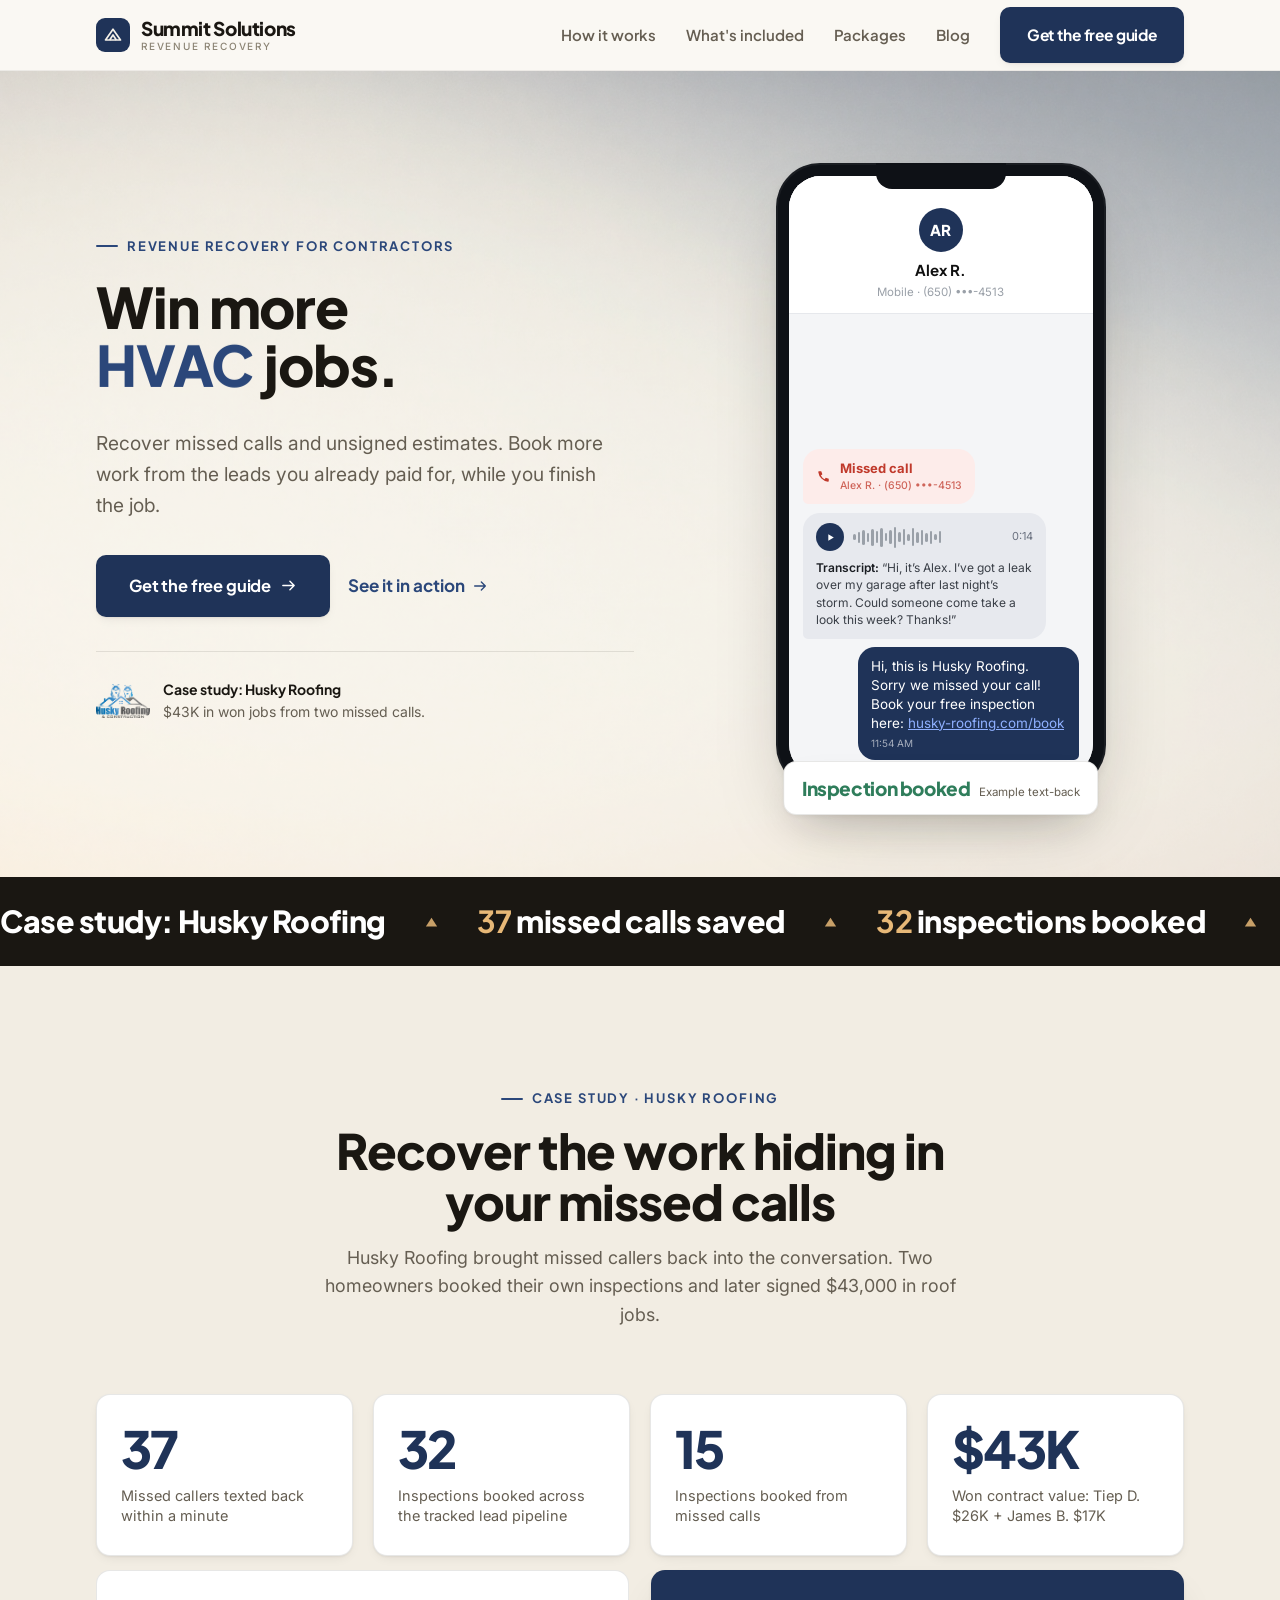
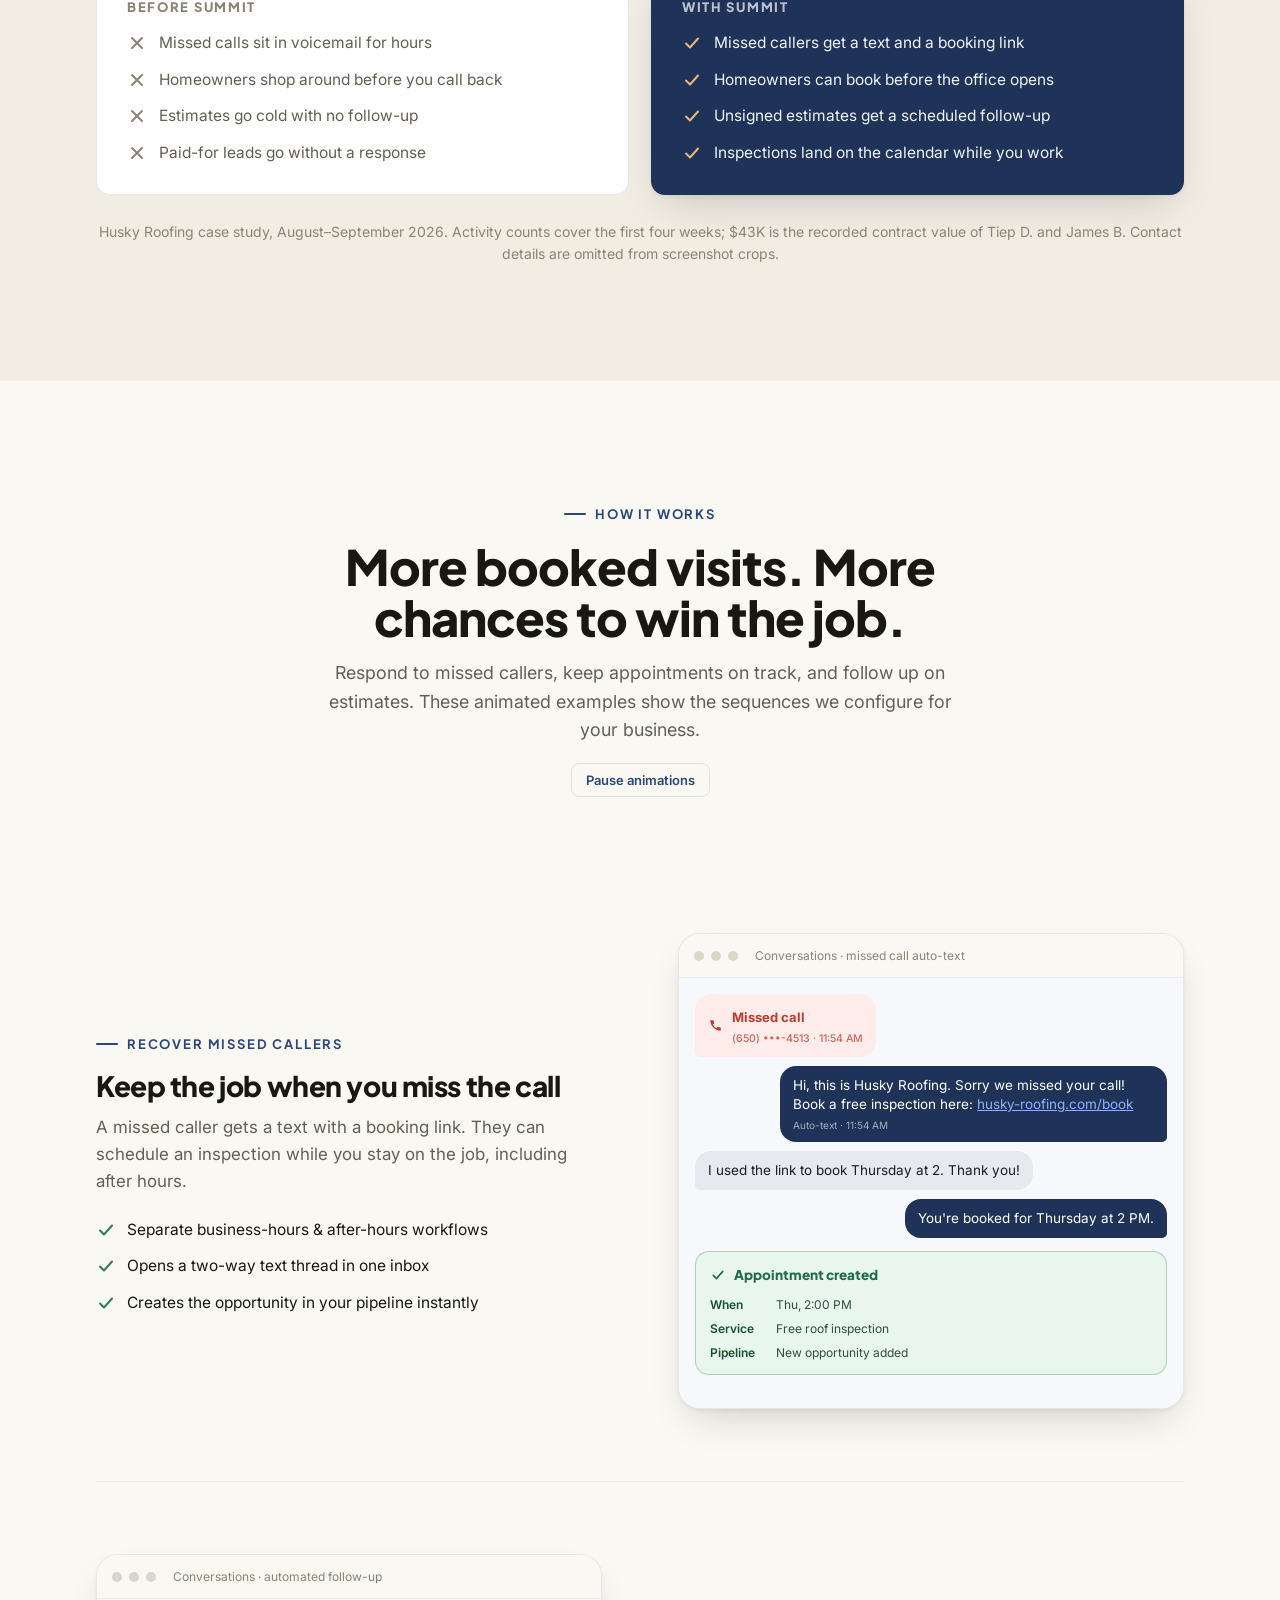
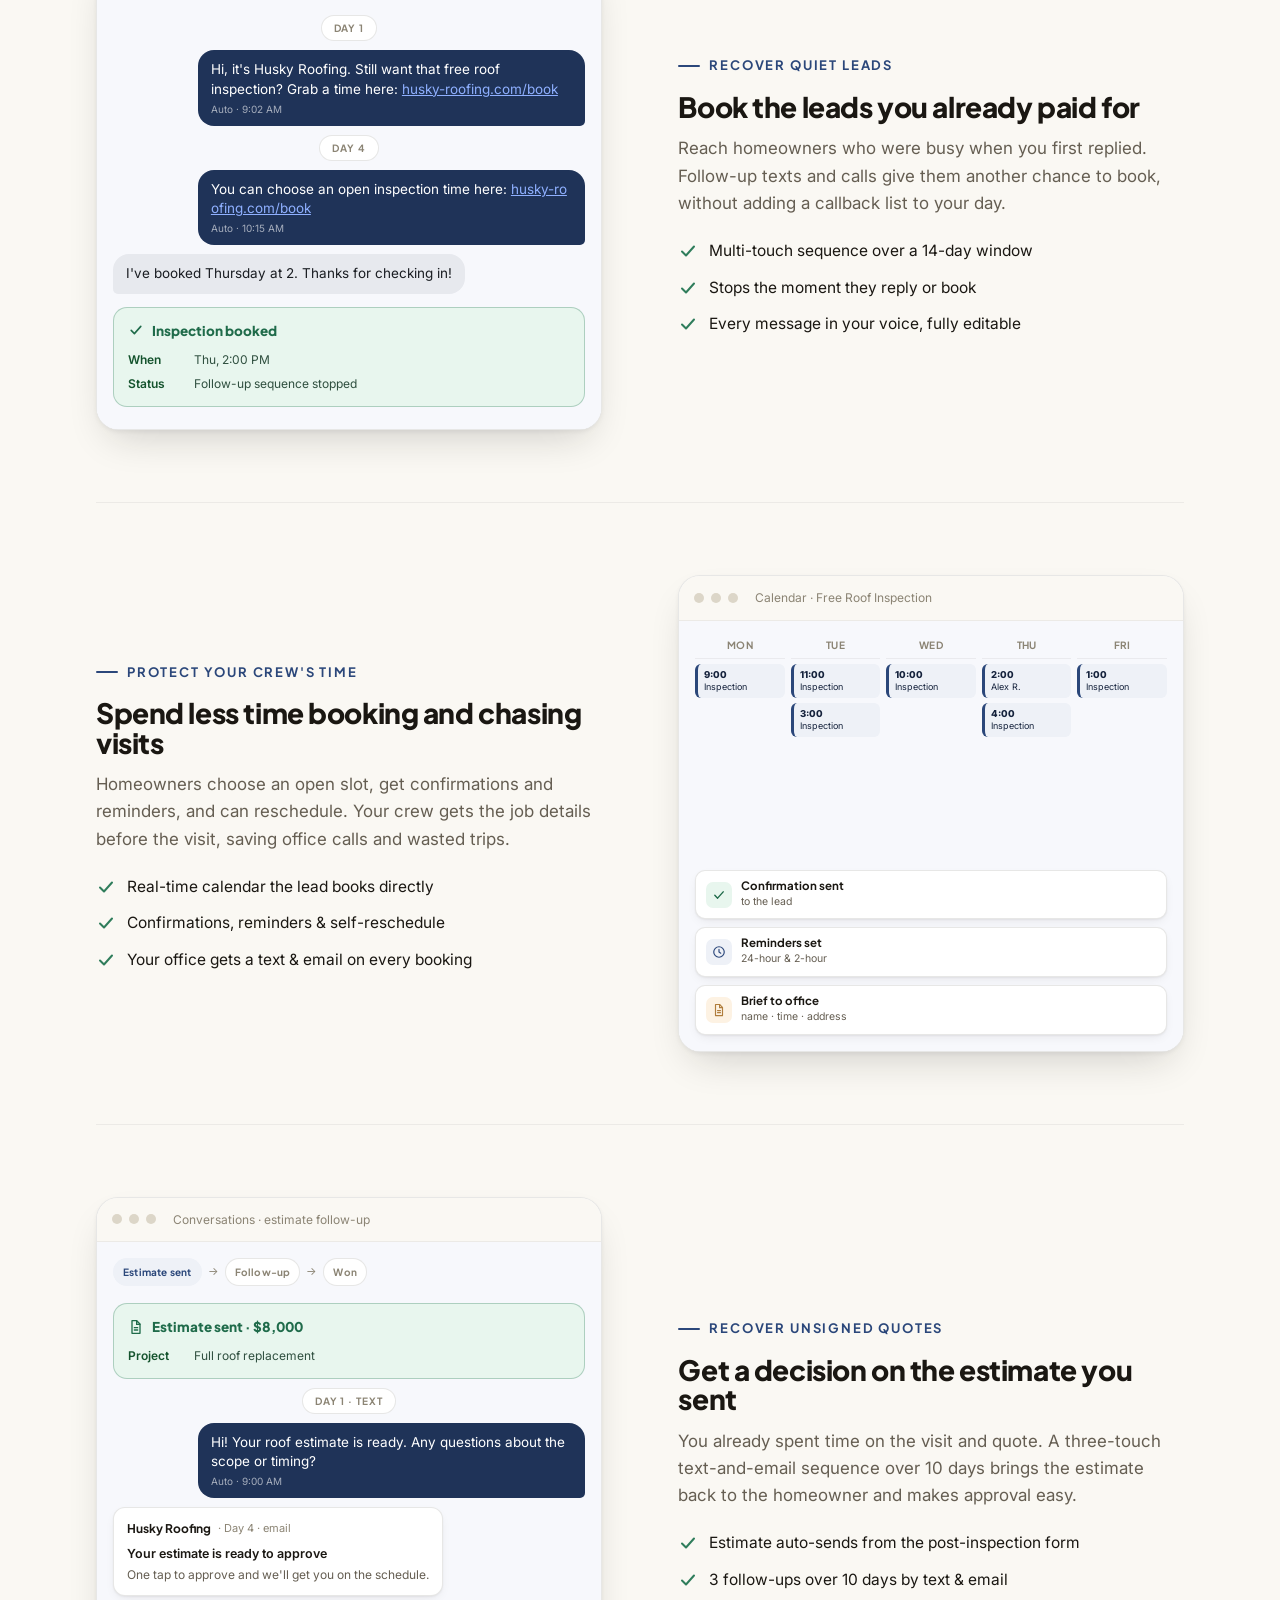
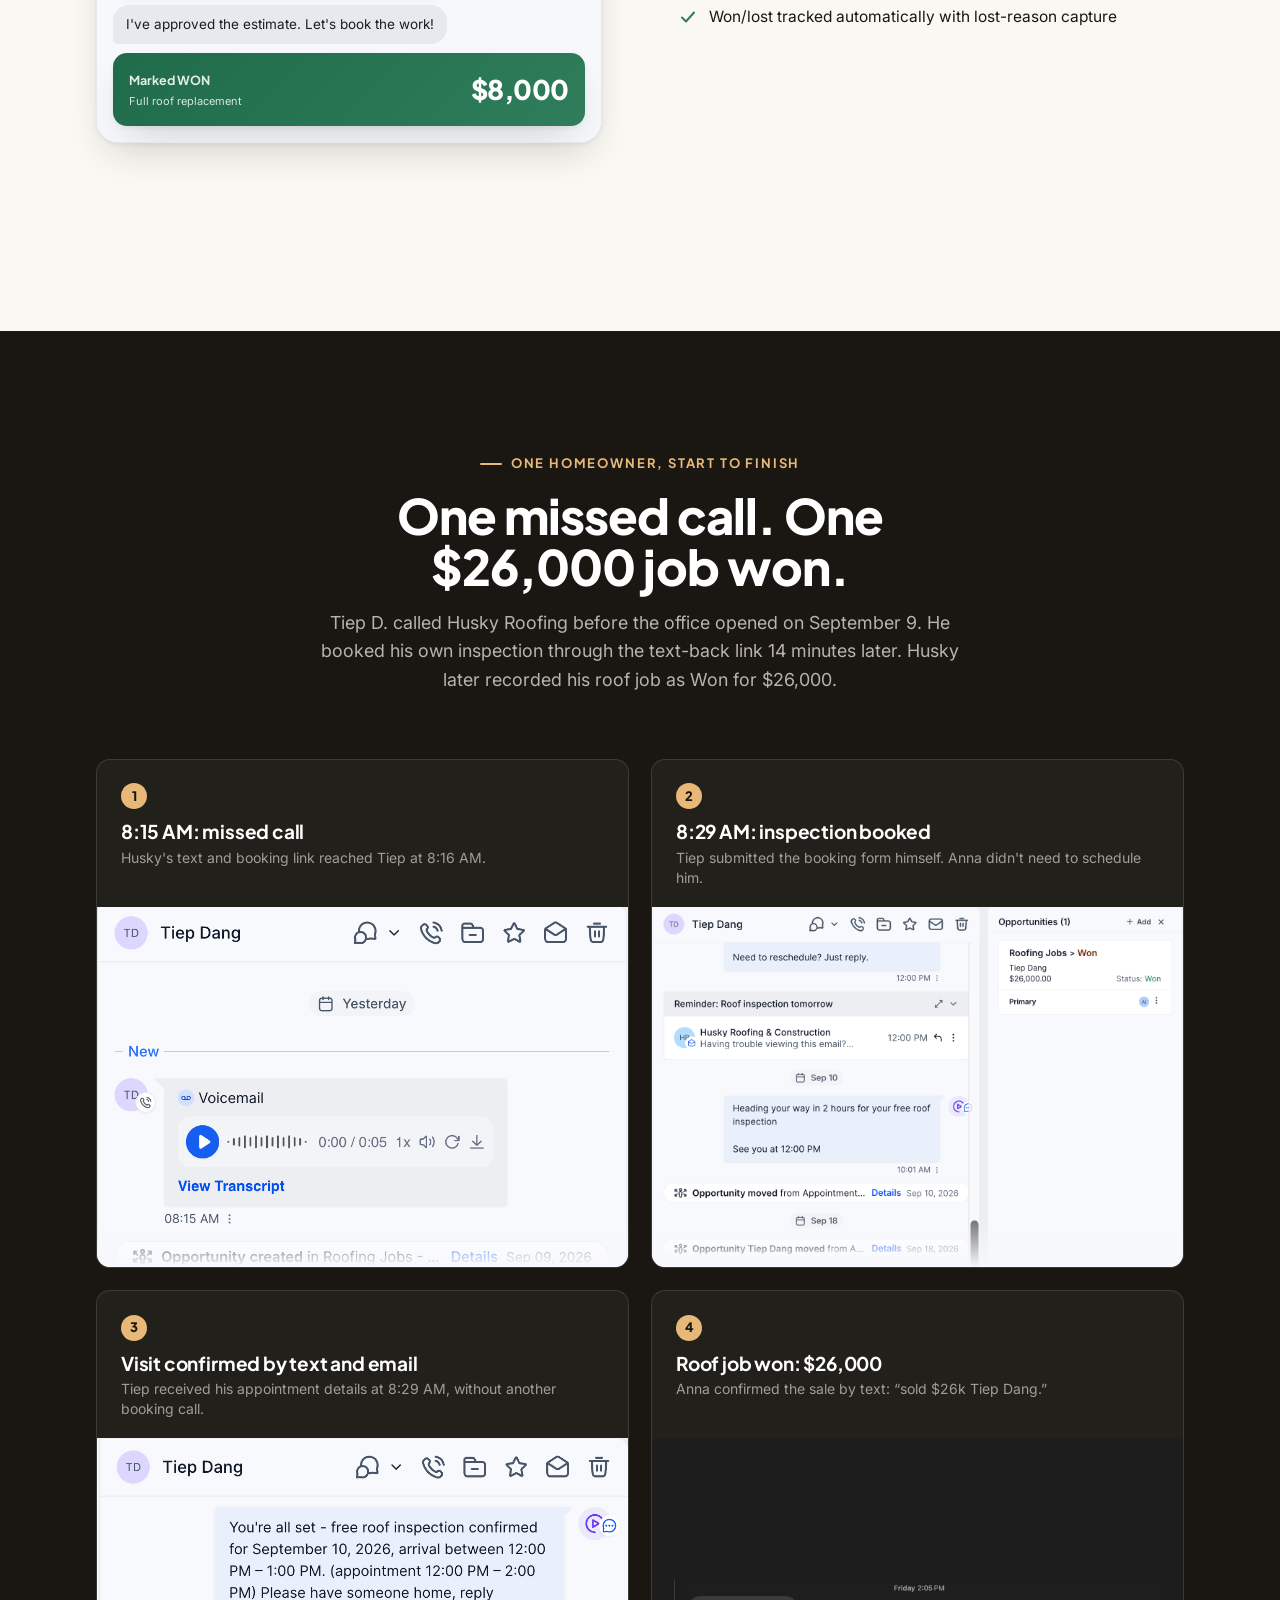
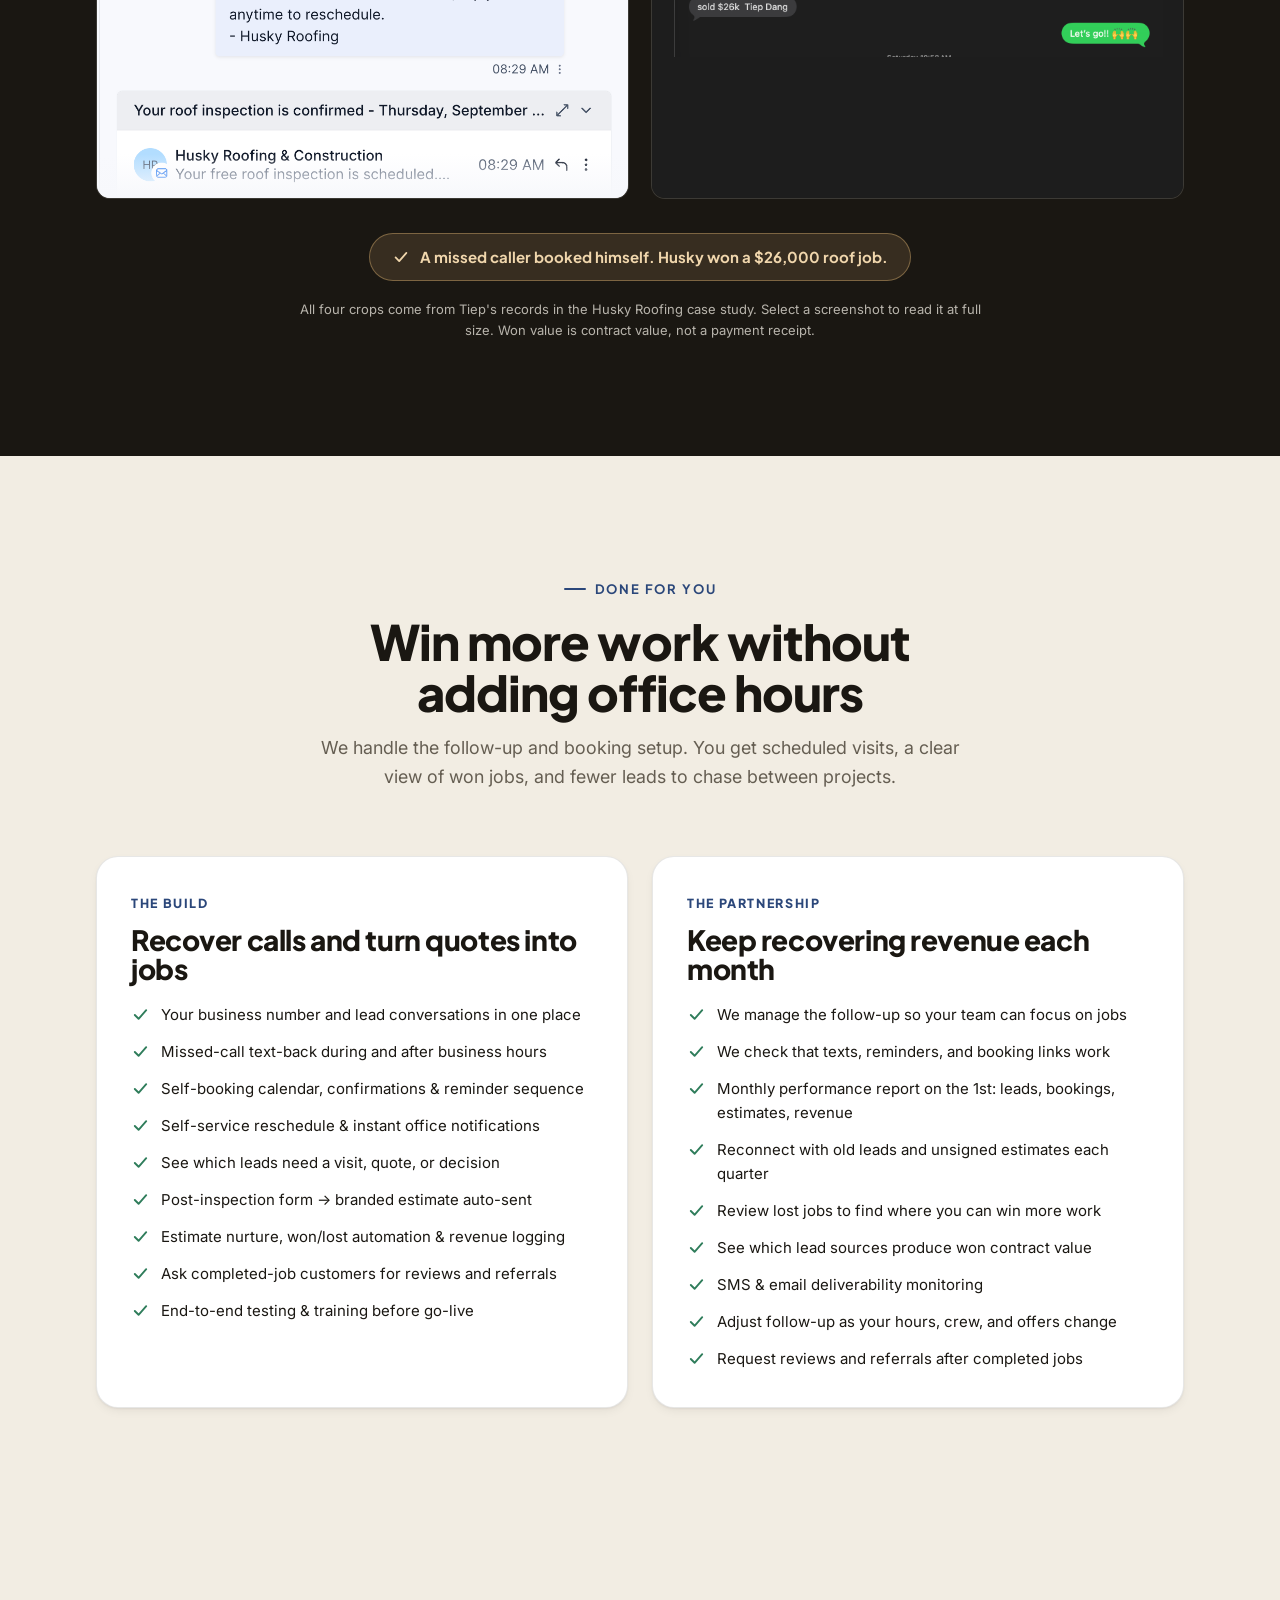
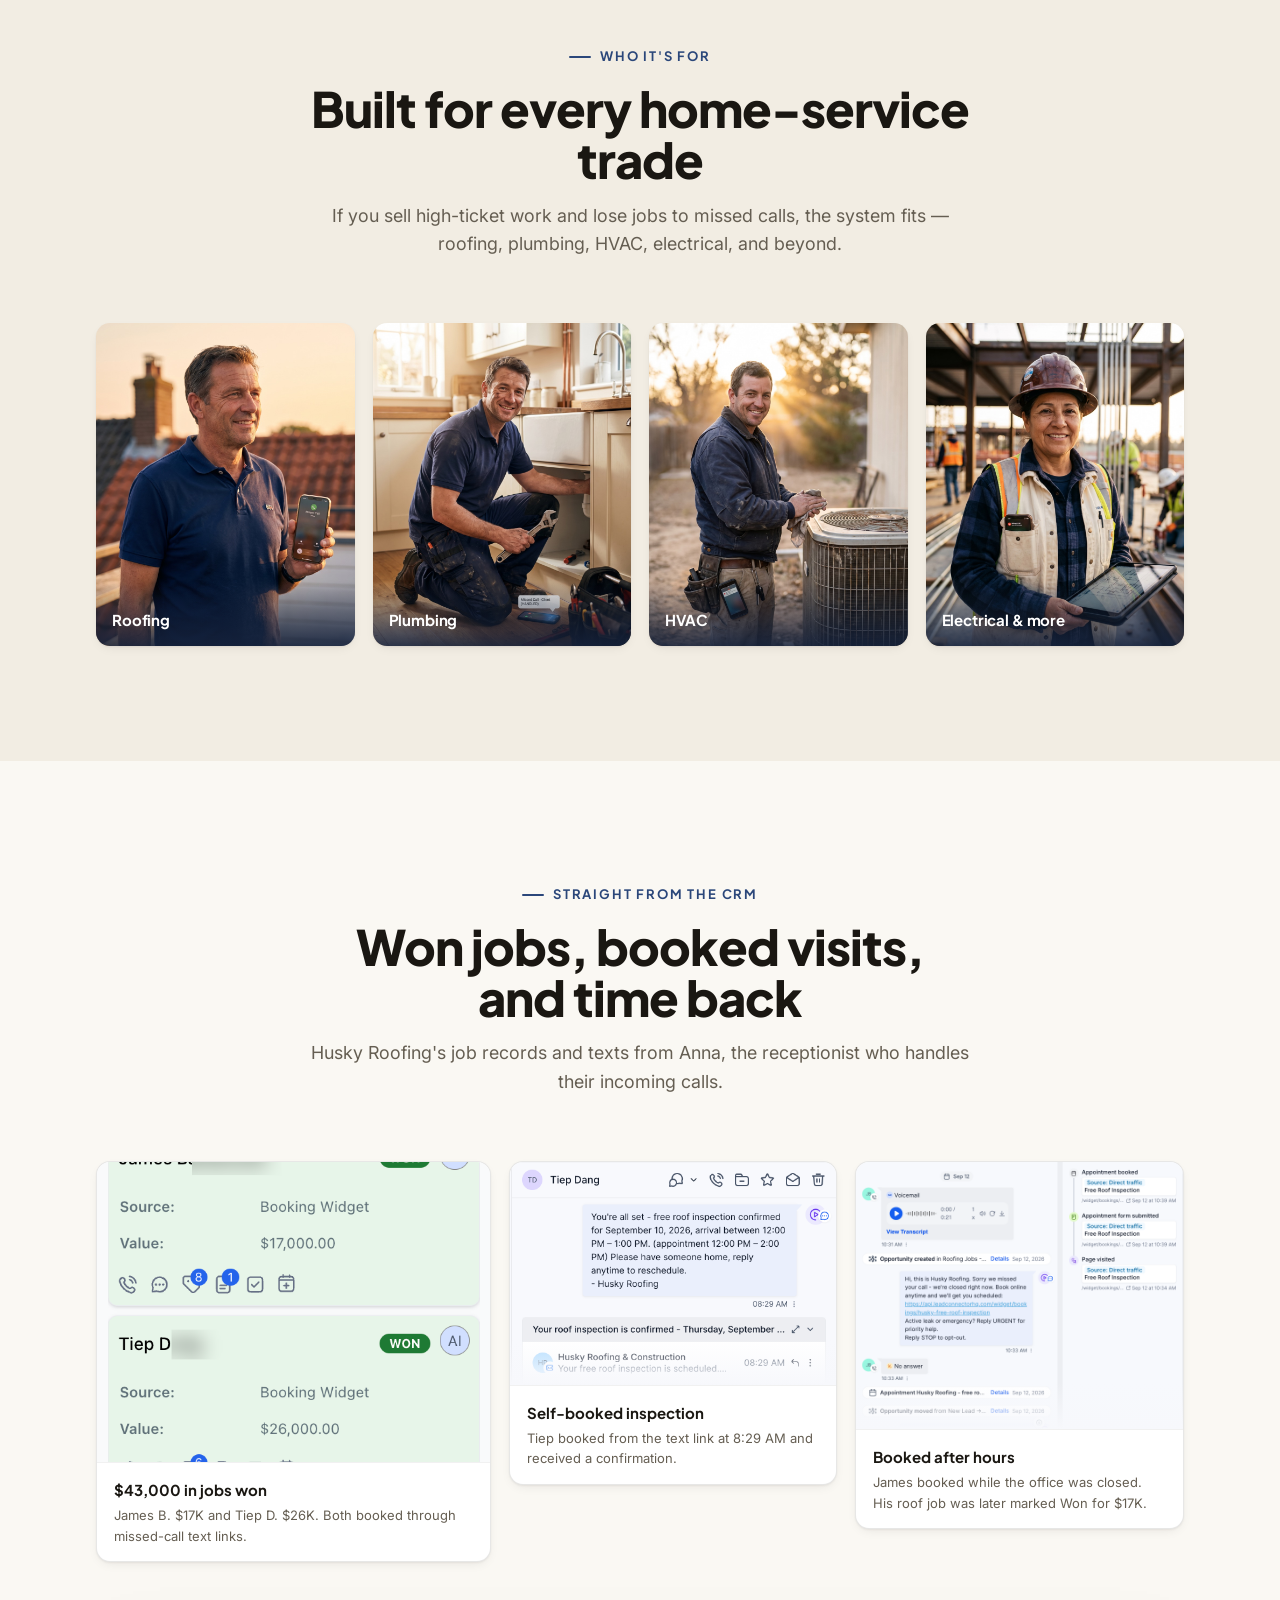
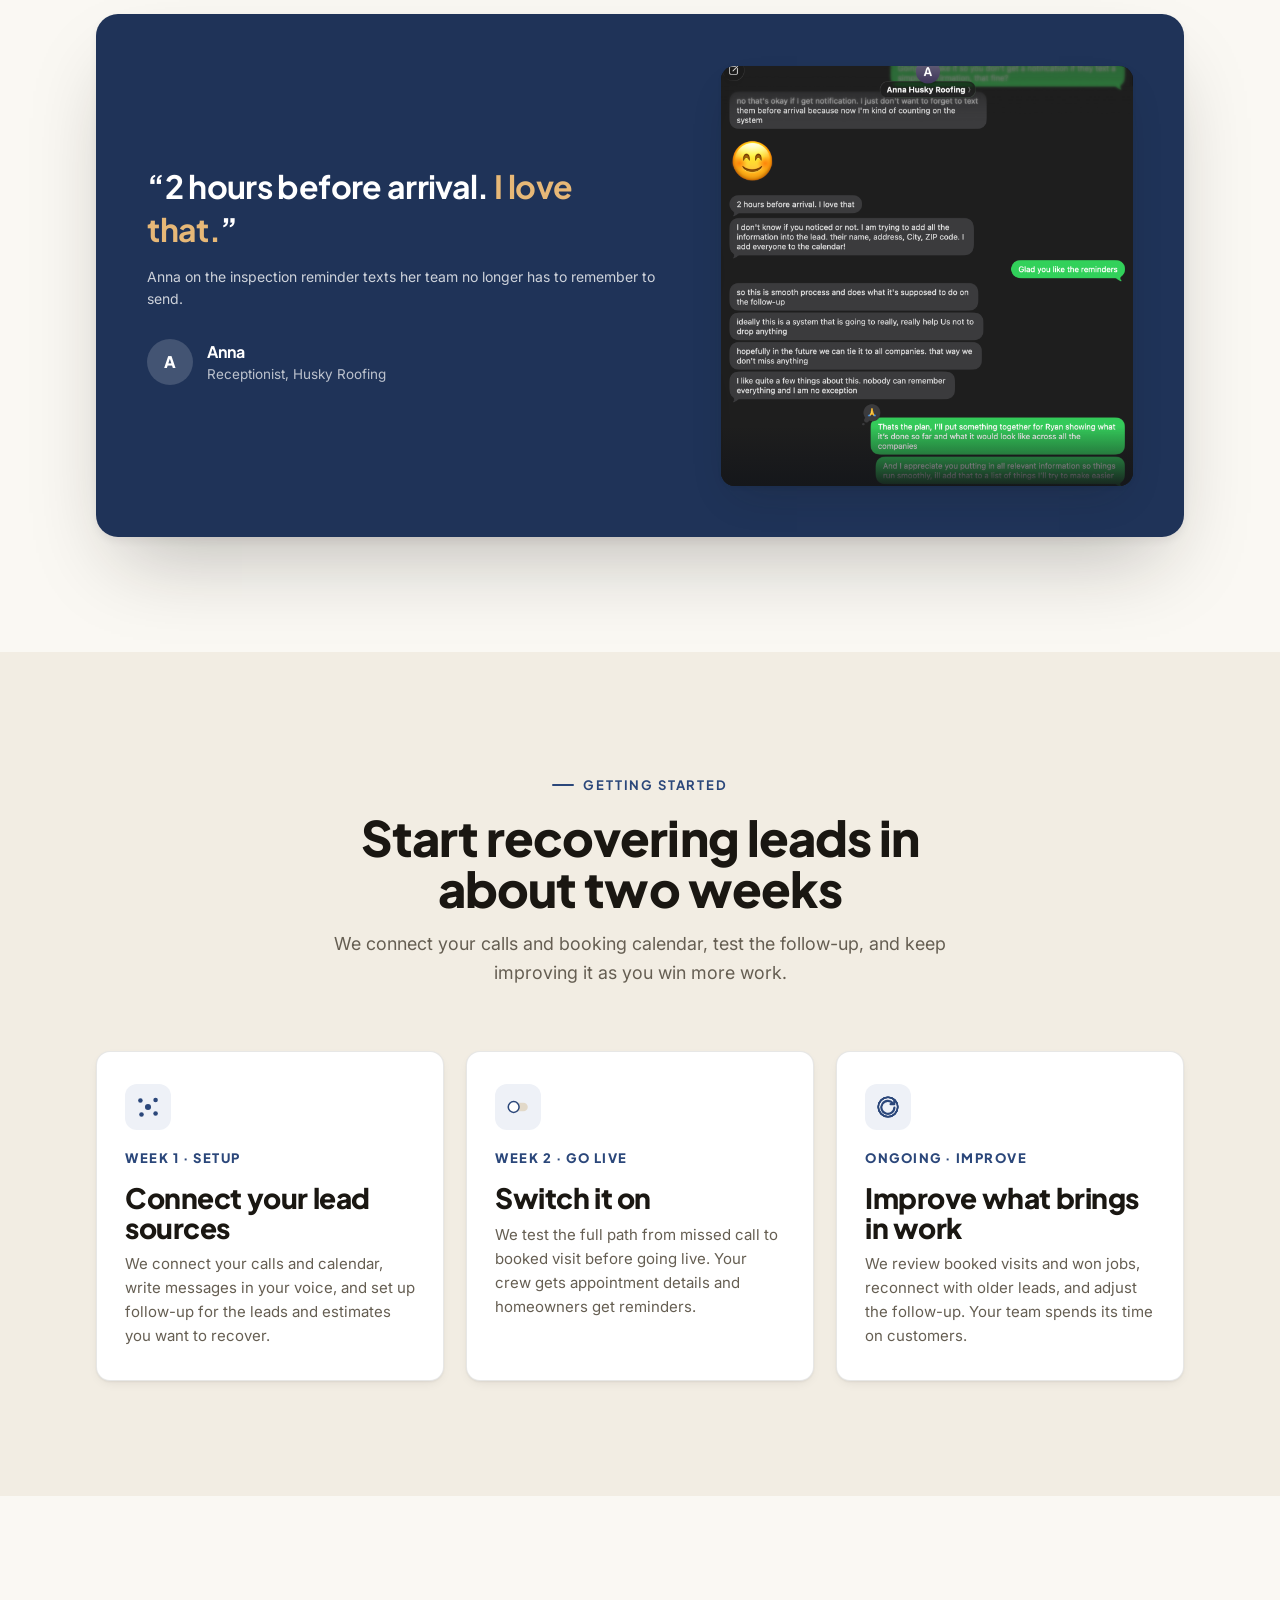
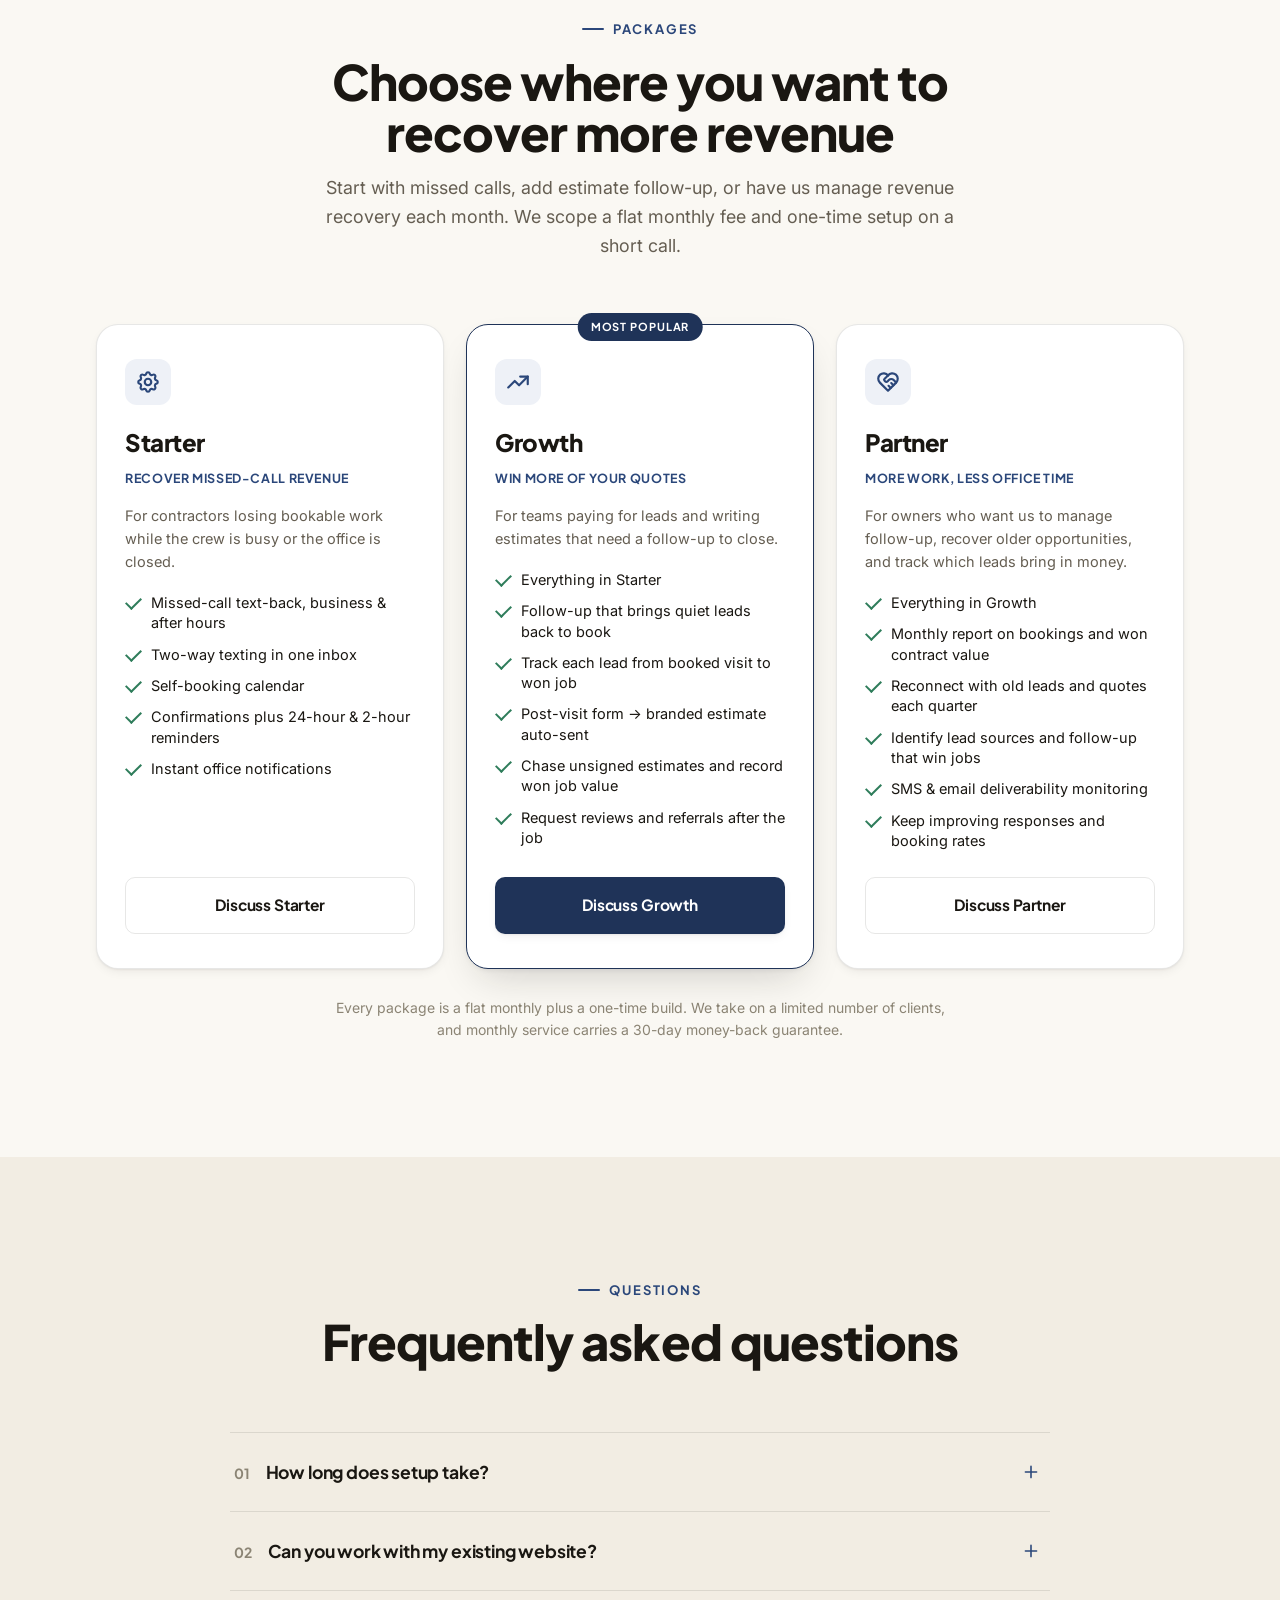
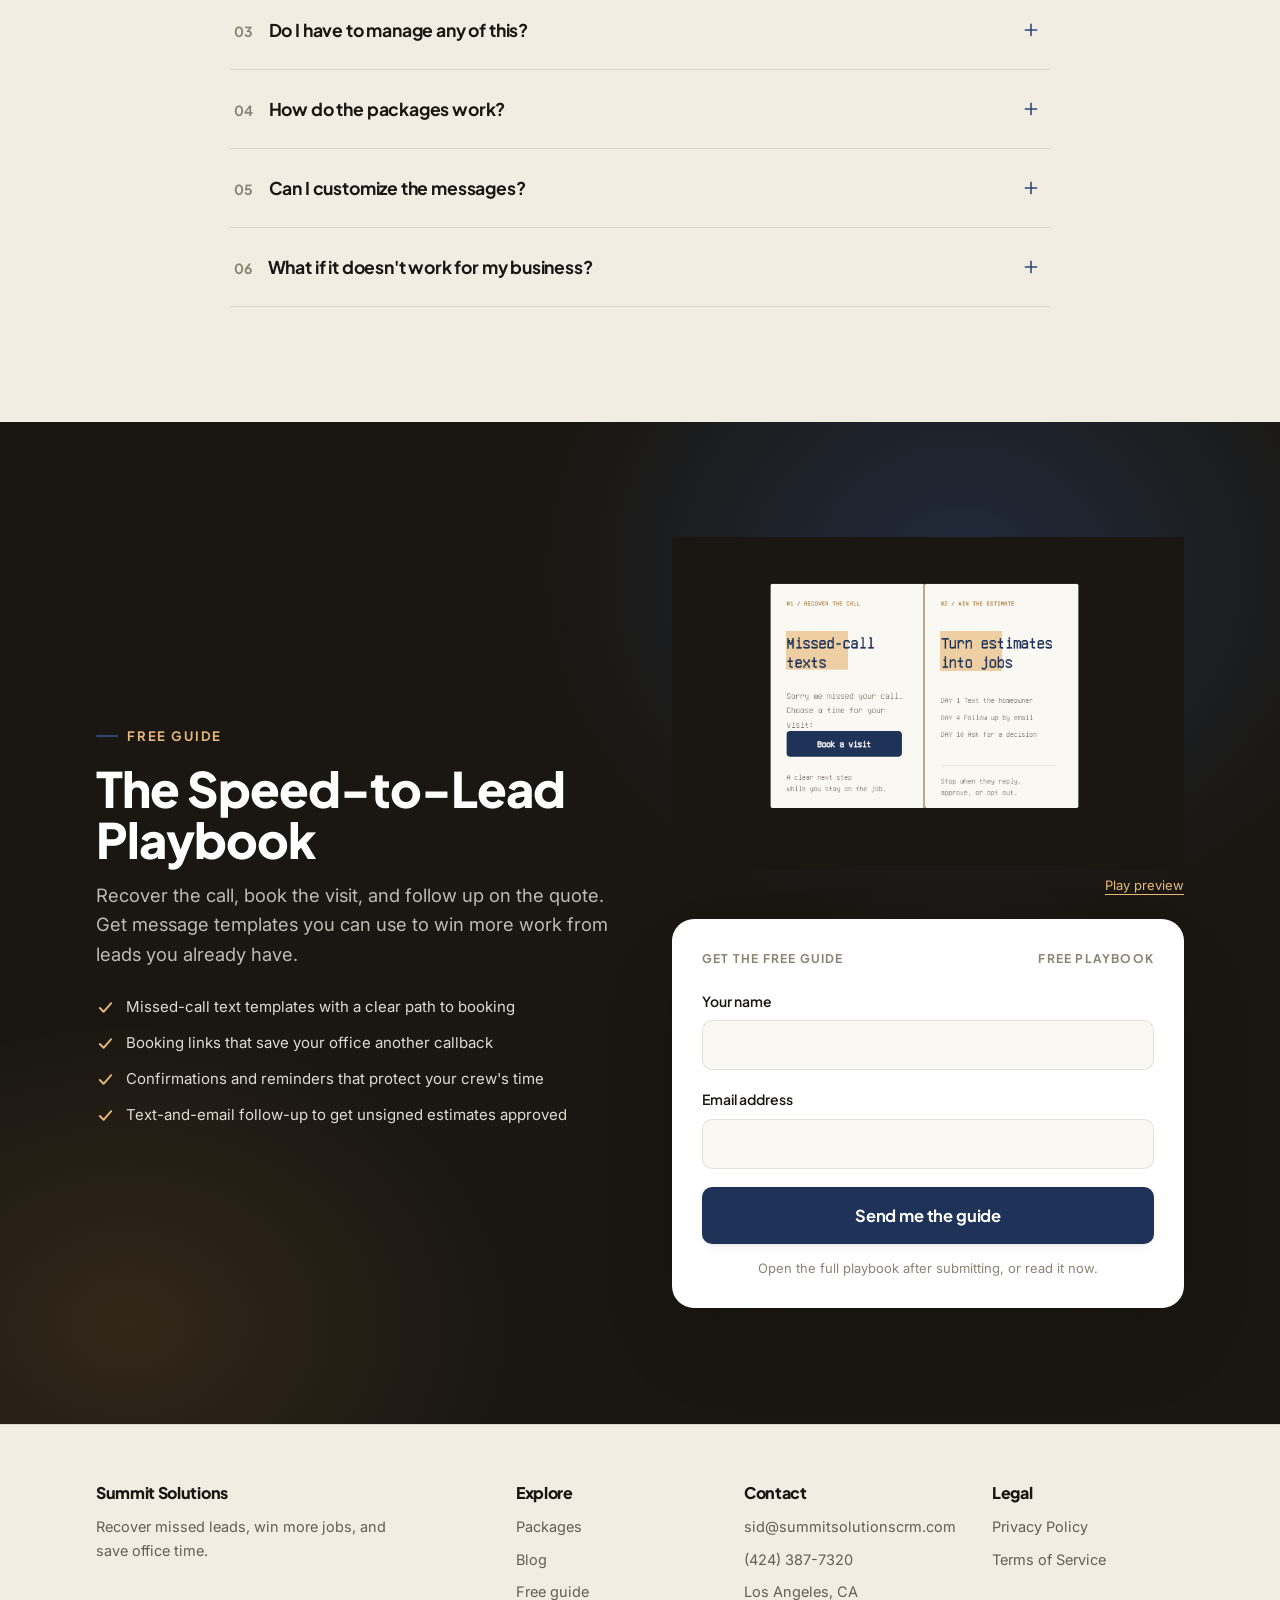
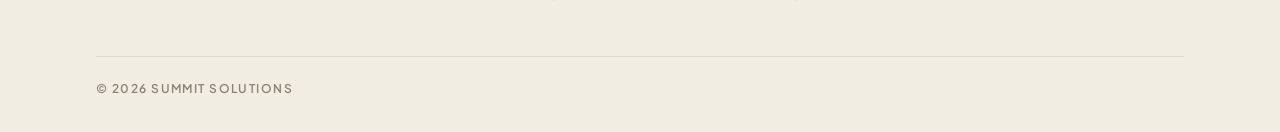
==== index.html @ 7de06369 "Add "Built for every trade" band with Higgsfield-generated imagery - New section between "What's inc" ====
<!DOCTYPE html>
<html lang="en">
<head>
<meta charset="UTF-8">
<meta name="viewport" content="width=device-width, initial-scale=1.0">
<title>Summit Solutions | Recover missed calls. Win more jobs.</title>
<meta name="description" content="Recover missed calls and unsigned estimates while you work. Summit helps contractors book more inspections and win more jobs from the leads they already paid for.">
<link rel="canonical" href="https://summitsolutionscrm.com/">
<meta name="robots" content="index, follow">
<meta name="author" content="Summit Solutions">
<meta property="og:title" content="Summit Solutions | Recover missed calls. Win more jobs.">
<meta property="og:description" content="Husky Roofing won $43K in roof jobs from two missed calls. See the records, then recover more of the leads and estimates your business already paid for.">
<meta property="og:type" content="website">
<meta property="og:url" content="https://summitsolutionscrm.com/">
<meta property="og:site_name" content="Summit Solutions">
<meta property="og:image" content="https://summitsolutionscrm.com/assets/hero-texture.jpg">
<meta name="twitter:card" content="summary_large_image">
<meta name="twitter:title" content="Summit Solutions | Recover missed calls. Win more jobs.">
<meta name="twitter:description" content="Win more jobs from missed calls and unsigned estimates. See how Husky Roofing won $43K from two homeowners who booked through a text-back link.">
<meta name="twitter:image" content="https://summitsolutionscrm.com/assets/hero-texture.jpg">
<link rel="alternate" type="text/plain" href="/llms.txt">
<link rel="icon" href="data:image/svg+xml,%3Csvg xmlns='http://www.w3.org/2000/svg' viewBox='0 0 32 32'%3E%3Crect width='32' height='32' rx='7' fill='%231f3358'/%3E%3Cpath d='M6 22L16 8l10 14z' fill='none' stroke='%23f5f1e8' stroke-width='2.4' stroke-linejoin='round'/%3E%3Cpath d='M12 22l4-6 4 6' fill='none' stroke='%23f5f1e8' stroke-width='2.4' stroke-linejoin='round'/%3E%3C/svg%3E">
<link rel="preconnect" href="https://fonts.googleapis.com">
<link rel="preconnect" href="https://fonts.gstatic.com" crossorigin>
<link href="https://fonts.googleapis.com/css2?family=Plus+Jakarta+Sans:wght@500;600;700;800&family=Inter:wght@400;500;600&display=swap" rel="stylesheet">
<style>
  :root{
    --paper:#faf8f3;
    --paper-2:#f2ede3;
    --paper-3:#ece5d7;
    --card:#ffffff;
    --ink:#1a1712;
    --muted:#655e52;
    --muted-2:#8b8474;
    --line:rgba(26,23,18,.10);
    --line-2:rgba(26,23,18,.06);
    --accent:#1f3358;
    --accent-2:#2b477a;
    --accent-ink:#16233d;
    --accent-wash:#eef1f7;
    --gold:#b07d3c;
    --gold-soft:#e7b877;
    --ok:#2f7d5b;
    --r-lg:22px;
    --r-md:14px;
    --r-sm:10px;
    --shadow-sm:0 1px 2px rgba(26,23,18,.05), 0 4px 12px -4px rgba(26,23,18,.10);
    --shadow-md:0 2px 4px rgba(26,23,18,.05), 0 18px 40px -14px rgba(26,23,18,.20);
    --shadow-lg:0 4px 8px rgba(26,23,18,.06), 0 40px 80px -24px rgba(26,23,18,.28);
    --f-display:'Plus Jakarta Sans', sans-serif;
    --f-body:'Inter', sans-serif;
  }

  *{margin:0;padding:0;box-sizing:border-box;}
  html{scroll-behavior:smooth;scroll-padding-top:84px;}
  body{
    font-family:var(--f-body);background:var(--paper);color:var(--ink);
    line-height:1.6;font-size:17px;-webkit-font-smoothing:antialiased;
    text-rendering:optimizeLegibility;overflow-x:hidden;
  }

  .wrap{max-width:1140px;margin:0 auto;padding:0 26px;}

  h1,h2,h3,h4{font-family:var(--f-display);font-weight:800;line-height:1.05;letter-spacing:-.02em;color:var(--ink);}
  h1{font-size:clamp(2.6rem,5vw,3.5rem);}
  h2{font-size:clamp(2rem,4.2vw,3.05rem);}
  h3{font-size:clamp(1.35rem,2.2vw,1.75rem);letter-spacing:-.015em;}
  p{color:var(--muted);}
  a{color:inherit;text-decoration:none;}
  img{max-width:100%;display:block;}

  .eyebrow{font-family:var(--f-display);font-weight:700;font-size:13px;letter-spacing:.14em;text-transform:uppercase;color:var(--accent-2);display:inline-flex;align-items:center;gap:9px;}
  .eyebrow::before{content:'';width:22px;height:2px;background:var(--accent-2);border-radius:2px;display:inline-block;}

  section{padding:clamp(70px,9vw,120px) 0;}
  .section-head{max-width:660px;margin-bottom:clamp(40px,5vw,64px);}
  .section-head.center{margin-left:auto;margin-right:auto;text-align:center;}
  .section-head h2{margin:16px 0 16px;}
  .section-head p{font-size:1.12rem;}

  /* buttons */
  .btn{display:inline-flex;align-items:center;justify-content:center;gap:9px;font-family:var(--f-display);font-weight:700;font-size:15.5px;letter-spacing:-.01em;padding:15px 26px;border-radius:var(--r-sm);cursor:pointer;border:1.5px solid transparent;transition:transform .2s cubic-bezier(.2,.7,.3,1), box-shadow .2s ease, background .2s ease, color .2s ease;white-space:nowrap;}
  .btn svg{width:17px;height:17px;}
  .btn-primary{background:var(--accent);color:#fff;box-shadow:var(--shadow-sm);}
  .btn-primary:hover{background:var(--accent-ink);transform:translateY(-2px);box-shadow:var(--shadow-md);}
  .btn-ghost{background:transparent;border-color:var(--line);color:var(--ink);}
  .btn-ghost:hover{background:var(--ink);color:var(--paper);border-color:var(--ink);}
  .btn-lg{padding:17px 32px;font-size:16.5px;}
  .btn-block{width:100%;}
  .textlink{display:inline-flex;align-items:center;gap:7px;font-family:var(--f-display);font-weight:700;color:var(--accent-2);}
  .textlink svg{width:16px;height:16px;transition:transform .2s ease;}
  .textlink:hover svg{transform:translateX(4px);}

  /* reveal */
  .reveal{opacity:0;transform:translateY(24px);transition:opacity .7s cubic-bezier(.2,.7,.3,1), transform .7s cubic-bezier(.2,.7,.3,1);}
  .reveal.is-visible{opacity:1;transform:none;}

  /* nav */
  nav{position:sticky;top:0;z-index:500;background:rgba(250,248,243,.8);backdrop-filter:blur(14px);border-bottom:1px solid var(--line-2);}
  nav .wrap{display:flex;align-items:center;justify-content:space-between;height:70px;}
  .brand{display:flex;align-items:center;gap:11px;}
  .brand-mark{width:34px;height:34px;border-radius:9px;background:var(--accent);display:grid;place-items:center;flex:none;}
  .brand-mark svg{width:20px;height:20px;}
  .brand-txt{display:flex;flex-direction:column;line-height:1.05;}
  .brand-name{font-family:var(--f-display);font-weight:800;font-size:19px;letter-spacing:-.02em;}
  .brand-sub{font-family:var(--f-body);font-weight:500;font-size:10px;letter-spacing:.18em;color:var(--muted-2);text-transform:uppercase;margin-top:2px;}
  .nav-links{display:flex;align-items:center;gap:30px;}
  .nav-links a.navlink{font-family:var(--f-display);font-weight:600;font-size:15px;color:var(--muted);transition:color .2s ease;}
  .nav-links a.navlink:hover{color:var(--ink);}

  /* hero */
  .hero{position:relative;padding:clamp(56px,8vw,92px) 0 clamp(60px,8vw,88px);overflow:hidden;}
  .hero-bg{position:absolute;inset:0;z-index:-2;background:url('assets/hero-texture.jpg') center/cover no-repeat;opacity:.7;}
  .hero-bg::after{content:'';position:absolute;inset:0;background:linear-gradient(180deg, rgba(250,248,243,.35), rgba(250,248,243,.72));}
  .hero-grid{display:grid;grid-template-columns:1.05fr .95fr;gap:clamp(32px,5vw,64px);align-items:center;}
  .hero h1{margin:20px 0 22px;}
  .hero h1 .hl{color:var(--accent-2);}
  .slot{display:inline-block;overflow:hidden;vertical-align:top;color:var(--accent-2);}
  .slot .reel{display:flex;flex-direction:column;align-items:flex-start;will-change:transform;}
  .slot .reel span{display:block;white-space:nowrap;line-height:1.05;padding-bottom:.22em;}
  .hero-lede{font-size:1.2rem;color:var(--muted);max-width:520px;}
  .hero-cta{display:flex;align-items:center;gap:18px;margin-top:34px;flex-wrap:wrap;}
  .hero-trust{display:flex;align-items:center;gap:13px;margin-top:34px;padding-top:26px;border-top:1px solid var(--line);}
  .hero-trust img{height:34px;width:auto;border-radius:7px;}
  .hero-trust .t-txt{font-size:14px;color:var(--muted);}
  .hero-trust .t-txt b{color:var(--ink);font-family:var(--f-display);font-weight:700;}

  /* animated phone */
  .hero-visual{position:relative;display:flex;justify-content:center;}
  .phone{position:relative;width:330px;max-width:100%;background:#0e1116;border-radius:44px;padding:13px;box-shadow:var(--shadow-lg), inset 0 0 0 2px rgba(255,255,255,.05);}
  .phone-screen{background:#f4f5f7;border-radius:32px;overflow:hidden;height:600px;position:relative;}
  .phone-notch{position:absolute;top:0;left:50%;transform:translateX(-50%);width:130px;height:26px;background:#0e1116;border-radius:0 0 16px 16px;z-index:5;}
  .phone-views{position:absolute;inset:0;display:flex;width:200%;transition:transform .6s cubic-bezier(.76,0,.24,1);}
  .phone-views.show-inbox{transform:translateX(-50%);}
  .pv{width:50%;flex:none;display:flex;flex-direction:column;min-height:0;background:#f4f5f7;}
  .inbox-head{background:#fff;border-bottom:1px solid #e6e8ec;padding:30px 18px 13px;flex:none;display:flex;align-items:baseline;justify-content:space-between;}
  .inbox-head .ib-title{font-family:var(--f-display);font-weight:800;font-size:19px;color:#111;}
  .inbox-head .ib-sub{font-size:11.5px;color:var(--accent-2);font-weight:700;letter-spacing:.04em;text-transform:uppercase;}
  .inbox-body{flex:1;min-height:0;overflow:hidden;padding:14px;background:#f4f5f7;display:flex;flex-direction:column;gap:10px;}
  .mail{background:#fff;border:1px solid #e6e8ec;border-radius:14px;padding:13px 14px;box-shadow:0 8px 20px -14px rgba(0,0,0,.4);opacity:0;transform:translateY(10px) scale(.97);animation:pop .45s cubic-bezier(.2,.8,.3,1) forwards;}
  .mail .m-top{display:flex;align-items:center;gap:9px;margin-bottom:9px;}
  .mail .m-ava{width:30px;height:30px;border-radius:8px;background:var(--accent);color:#fff;display:grid;place-items:center;font-weight:800;font-size:11px;font-family:var(--f-display);flex:none;}
  .mail .m-from{font-family:var(--f-display);font-weight:700;font-size:12.5px;color:#111;line-height:1.25;}
  .mail .m-from span{display:block;font-weight:500;font-size:10.5px;color:#9aa0a8;}
  .mail .m-time{font-size:10.5px;color:#9aa0a8;margin-left:auto;align-self:flex-start;}
  .mail .m-subj{font-family:var(--f-display);font-weight:700;font-size:13.5px;color:#111;margin-bottom:9px;}
  .mail .m-rows{display:flex;flex-direction:column;gap:6px;}
  .mail .m-row{display:flex;gap:8px;font-size:12px;color:#444;}
  .mail .m-row b{color:#111;font-weight:600;min-width:58px;flex:none;}
  .sms-head{background:#fff;border-bottom:1px solid #e6e8ec;padding:32px 16px 12px;text-align:center;flex:none;}
  .sms-head .av{width:44px;height:44px;border-radius:50%;background:var(--accent);color:#fff;display:grid;place-items:center;font-family:var(--f-display);font-weight:800;font-size:15px;margin:0 auto 6px;}
  .sms-head .nm{font-family:var(--f-display);font-weight:700;font-size:15px;color:#111;}
  .sms-head .st{font-size:11.5px;color:#9aa0a8;margin-top:1px;}
  .sms-body{flex:1;overflow:hidden;padding:16px 14px;display:flex;flex-direction:column;gap:9px;justify-content:flex-end;}
  .sms{max-width:80%;padding:10px 13px;border-radius:17px;font-size:13.5px;line-height:1.4;opacity:0;transform:translateY(10px) scale(.96);animation:pop .4s cubic-bezier(.2,.8,.3,1) forwards;}
  .sms.in{background:#e7e9ee;color:#1a1d22;align-self:flex-start;border-bottom-left-radius:5px;}
  .sms.out{background:var(--accent);color:#fff;align-self:flex-end;border-bottom-right-radius:5px;}
  .sms .lnk{color:#8fb0ff;text-decoration:underline;word-break:break-all;}
  .sms.out .meta,.sms.in .meta{display:block;font-size:10px;opacity:.6;margin-top:3px;}
  /* missed call */
  .sms.miss{background:#fdecea;color:#c0392b;align-self:flex-start;border-bottom-left-radius:5px;display:flex;align-items:center;gap:9px;}
  .sms.miss svg{width:15px;height:15px;flex:none;}
  .sms.miss .mc-h{font-weight:700;font-size:13px;}
  .sms.miss .mc-sub{display:block;font-weight:500;font-size:10.5px;opacity:.75;margin-top:1px;}
  /* voicemail */
  .sms.vm{background:#e7e9ee;color:#1a1d22;align-self:flex-start;border-bottom-left-radius:5px;max-width:88%;}
  .vm-top{display:flex;align-items:center;gap:9px;}
  .vm-play{width:28px;height:28px;border-radius:50%;background:var(--accent);color:#fff;display:grid;place-items:center;flex:none;}
  .vm-play svg{width:11px;height:11px;margin-left:1px;}
  .vm-wave{display:flex;align-items:center;gap:2px;height:22px;flex:1;}
  .vm-wave i{width:2.5px;background:#9aa0a8;border-radius:2px;display:block;}
  .vm-dur{font-size:11px;color:#6b7280;flex:none;}
  .vm-tx{margin-top:8px;font-size:12px;line-height:1.45;color:#3a3f47;}
  .vm-tx b{font-weight:600;color:#1a1d22;}
  /* booking card */
  .sms.book{align-self:stretch;max-width:100%;background:#e8f6ee;border:1px solid rgba(47,125,91,.32);border-radius:14px;padding:12px 14px;}
  .book-h{display:flex;align-items:center;gap:8px;font-family:var(--f-display);font-weight:800;font-size:13.5px;color:#1f6b4a;}
  .book-h svg{width:16px;height:16px;flex:none;}
  .book-rows{margin-top:9px;display:flex;flex-direction:column;gap:5px;}
  .book-row{display:flex;gap:8px;font-size:12px;color:#2f4f3f;}
  .book-row b{color:#14532d;font-weight:600;min-width:52px;flex:none;}
  @keyframes pop{to{opacity:1;transform:none;}}
  .typing{align-self:flex-start;background:#e7e9ee;border-radius:17px;border-bottom-left-radius:5px;padding:12px 15px;display:none;gap:4px;}
  .typing.show{display:flex;}
  .typing span{width:7px;height:7px;border-radius:50%;background:#9aa0a8;animation:blink 1.2s infinite;}
  .typing span:nth-child(2){animation-delay:.2s;} .typing span:nth-child(3){animation-delay:.4s;}
  @keyframes blink{0%,60%,100%{opacity:.3;transform:translateY(0);}30%{opacity:1;transform:translateY(-3px);}}
  .phone-tag{position:absolute;left:50%;transform:translateX(-50%);bottom:-26px;background:#fff;border:1px solid var(--line);border-radius:13px;box-shadow:var(--shadow-md);padding:11px 18px;z-index:6;display:flex;align-items:baseline;gap:8px;white-space:nowrap;}
  .phone-tag .big{font-family:var(--f-display);font-weight:800;font-size:19px;color:var(--ok);letter-spacing:-.02em;}
  .phone-tag .sm{font-size:11.5px;color:var(--muted);margin-top:1px;}

  /* trust strip. scrolling marquee */
  .trust{background:var(--ink);color:var(--paper);padding:20px 0;overflow:hidden;}
  .marquee{display:flex;width:max-content;}
  .marquee:hover .marquee-track{animation-play-state:paused;}
  .marquee-track{display:flex;align-items:center;gap:38px;padding-right:38px;flex:none;animation:trust-scroll 34s linear infinite;}
  .trust .m-item{font-family:var(--f-display);font-weight:800;font-size:clamp(1.25rem,2.6vw,1.9rem);letter-spacing:-.015em;color:#fff;white-space:nowrap;}
  .trust .m-item b{color:var(--gold-soft);}
  .trust .m-dot{flex:none;color:var(--gold-soft);opacity:.85;}
  .trust .m-dot svg{width:15px;height:15px;display:block;}
  @keyframes trust-scroll{to{transform:translateX(-100%);}}
  @media (prefers-reduced-motion:reduce){.marquee-track{animation:none;}}

  /* ===== how-it-works module animations ===== */
  .fx{min-height:430px;background:#f7f8fc;display:flex;flex-direction:column;padding:16px;overflow:hidden;position:relative;}
  .fx.playing [data-step]:not(.show){visibility:hidden;}
  .fx [data-step].show{animation:fxpop .42s cubic-bezier(.2,.8,.3,1) both;}
  @keyframes fxpop{from{opacity:0;transform:translateY(10px) scale(.985);}to{opacity:1;transform:none;}}
  .fx-thread{display:flex;flex-direction:column;gap:9px;flex:1;min-height:0;justify-content:flex-start;}
  .fx-msg{display:block;max-width:82%;padding:10px 13px;border-radius:16px;font-size:13.5px;line-height:1.42;}
  .fx-in{align-self:flex-start;background:#e7e9ee;color:#1a1d22;border-bottom-left-radius:5px;}
  .fx-out{align-self:flex-end;background:var(--accent);color:#fff;border-bottom-right-radius:5px;}
  .fx-msg .lnk{color:#8fb0ff;text-decoration:underline;word-break:break-all;}
  .fx-msg .meta{display:block;font-size:10px;opacity:.6;margin-top:3px;}
  .fx-miss{display:flex;align-self:flex-start;align-items:center;gap:9px;background:#fdecea;color:#c0392b;border-radius:16px;border-bottom-left-radius:5px;padding:9px 13px;max-width:88%;}
  .fx-miss svg{width:15px;height:15px;flex:none;}
  .fx-miss .mc-h{font-weight:700;font-size:13px;}
  .fx-miss .mc-sub{display:block;font-weight:500;font-size:10.5px;opacity:.75;margin-top:1px;}
  .fx-day{display:inline-block;align-self:center;font-family:var(--f-display);font-weight:700;font-size:10px;letter-spacing:.09em;text-transform:uppercase;color:var(--muted-2);background:#fff;border:1px solid var(--line);border-radius:20px;padding:4px 12px;}
  .fx-card{display:block;align-self:stretch;background:#e8f6ee;border:1px solid rgba(47,125,91,.32);border-radius:14px;padding:12px 14px;margin-top:4px;}
  .fx-card .h{display:flex;align-items:center;gap:8px;font-family:var(--f-display);font-weight:800;font-size:13.5px;color:#1f6b4a;}
  .fx-card .h svg{width:16px;height:16px;flex:none;}
  .fx-card .rows{margin-top:9px;display:flex;flex-direction:column;gap:5px;}
  .fx-card .row{display:flex;gap:8px;font-size:12px;color:#2f4f3f;}
  .fx-card .row b{color:#14532d;font-weight:600;min-width:58px;flex:none;}
  .fx-mail{display:block;align-self:flex-start;max-width:88%;background:#fff;border:1px solid var(--line);border-radius:12px;padding:11px 13px;box-shadow:var(--shadow-sm);}
  .fx-mail .mh{display:flex;align-items:center;gap:7px;font-size:11px;color:var(--muted-2);margin-bottom:6px;}
  .fx-mail .mh b{color:var(--ink);font-family:var(--f-display);font-weight:700;font-size:12px;}
  .fx-mail .subj{font-weight:600;font-size:12.5px;color:var(--ink);margin-bottom:3px;}
  .fx-mail p{font-size:12px;color:var(--muted);line-height:1.4;}
  /* estimate pipeline + won */
  .fx-pipe{display:flex;align-items:center;gap:6px;flex-wrap:wrap;margin-bottom:4px;}
  .fx-pipe{display:flex;}
  .fx-stage{font-family:var(--f-display);font-weight:700;font-size:10px;letter-spacing:.02em;padding:5px 9px;border-radius:20px;background:#fff;border:1px solid var(--line);color:var(--muted-2);transition:all .4s ease;}
  .fx-stage.on{background:var(--accent-wash);border-color:transparent;color:var(--accent-2);}
  .fx-stage.won{background:#e8f6ee;color:#1f6b4a;border-color:rgba(47,125,91,.3);}
  .fx-pipe .arw{color:var(--muted-2);font-size:11px;}
  .fx-won{display:flex;align-self:stretch;margin-top:auto;background:linear-gradient(135deg,#1f6b4a,#2f7d5b);color:#fff;border-radius:14px;padding:15px 16px;align-items:center;justify-content:space-between;box-shadow:var(--shadow-md);}
  .fx-won .wl{font-family:var(--f-display);font-weight:700;font-size:12.5px;opacity:.88;}
  .fx-won .wt{font-size:11px;opacity:.82;margin-top:3px;}
  .fx-won .wn{font-family:var(--f-display);font-weight:800;font-size:27px;letter-spacing:-.02em;}
  .fx.done .fx-pipe .fx-stage:first-child{background:#fff;border-color:var(--line);color:var(--muted-2);}
  .fx.done .fx-pipe .fx-stage:last-child{background:#e8f6ee;color:#1f6b4a;border-color:rgba(47,125,91,.3);}
  /* calendar module */
  .fx-cal{display:flex;flex-direction:column;gap:12px;flex:1;}
  .cal-grid{display:grid;grid-template-columns:repeat(5,minmax(0,1fr));gap:6px;flex:1;min-height:0;}
  .cal-col{display:flex;flex-direction:column;gap:5px;}
  .cal-h{font-family:var(--f-display);font-weight:700;font-size:10px;letter-spacing:.04em;text-transform:uppercase;color:var(--muted-2);text-align:center;padding-bottom:5px;border-bottom:1px solid var(--line-2);}
  .cal-ev{display:block;background:var(--accent-wash);border-left:3px solid var(--accent-2);border-radius:6px;padding:5px 6px;font-size:9px;line-height:1.3;color:var(--accent-ink);overflow-wrap:anywhere;}
  .cal-ev .t{font-weight:800;display:block;font-size:9.5px;}
  .fx-notes{display:grid;grid-template-columns:1fr;gap:8px;}
  .note{display:flex;flex:1;align-items:center;gap:9px;background:#fff;border:1px solid var(--line);border-radius:10px;padding:8px 10px;box-shadow:var(--shadow-sm);}
  .note .ic{width:26px;height:26px;border-radius:7px;display:grid;place-items:center;flex:none;}
  .note .ic svg{width:14px;height:14px;}
  .note.ok .ic{background:#e8f6ee;color:#1f6b4a;}
  .note.rm .ic{background:var(--accent-wash);color:var(--accent-2);}
  .note.br .ic{background:#fdf2e3;color:var(--gold);}
  .note .nt{font-family:var(--f-display);font-weight:700;font-size:11.5px;color:var(--ink);line-height:1.2;}
  .note .ns{font-size:10.5px;color:var(--muted);margin-top:1px;}

  /* ===== getting-started step icons ===== */
  .step-ic{width:46px;height:46px;border-radius:12px;background:var(--accent-wash);display:grid;place-items:center;margin-bottom:18px;color:var(--accent-2);}
  .step-ic svg{width:26px;height:26px;}
  .ic-node .n{animation:nodePulse 2.6s ease-in-out infinite;transform-origin:center;transform-box:fill-box;}
  .ic-node .n2{animation-delay:.35s;}.ic-node .n3{animation-delay:.7s;}.ic-node .n4{animation-delay:1.05s;}
  @keyframes nodePulse{0%,100%{opacity:.35;}50%{opacity:1;}}
  .ic-node .edge{stroke:currentColor;stroke-width:1.4;stroke-dasharray:22;stroke-dashoffset:22;animation:edgeDraw 2.6s ease-in-out infinite;}
  @keyframes edgeDraw{0%{stroke-dashoffset:22;}45%,100%{stroke-dashoffset:0;}}
  .ic-toggle .knob{animation:toggleKnob 2.8s ease-in-out infinite;}
  @keyframes toggleKnob{0%,35%{transform:translateX(0);}55%,100%{transform:translateX(9px);}}
  .ic-toggle .track{animation:toggleTrack 2.8s ease-in-out infinite;}
  @keyframes toggleTrack{0%,35%{fill:var(--line);}55%,100%{fill:var(--ok);}}
  .ic-loop .ring{transform-origin:center;transform-box:fill-box;animation:ringPulse 2.7s ease-out infinite;}
  .ic-loop .ring2{animation-delay:.9s;}.ic-loop .ring3{animation-delay:1.8s;}
  @keyframes ringPulse{0%{opacity:.85;transform:scale(.25);}70%{opacity:0;}100%{opacity:0;transform:scale(1);}}
  .ic-loop .arrow{transform-origin:center;transform-box:fill-box;animation:spin 3.4s linear infinite;}
  @keyframes spin{to{transform:rotate(360deg);}}
  @media (prefers-reduced-motion:reduce){.step-ic *{animation:none!important;}.ic-toggle .knob{transform:translateX(9px);}.ic-toggle .track{fill:var(--ok);}}

  /* stats */
  .stats{background:var(--paper-2);}
  .stats-grid{display:grid;grid-template-columns:repeat(4,1fr);gap:20px;}
  .stat-card{background:var(--card);border:1px solid var(--line);border-radius:var(--r-md);padding:28px 24px;box-shadow:var(--shadow-sm);}
  .stat-card .n{font-family:var(--f-display);font-weight:800;font-size:clamp(2.4rem,4vw,3.2rem);letter-spacing:-.03em;color:var(--accent);line-height:1;}
  .stat-card .l{margin-top:12px;font-size:14.5px;color:var(--muted);line-height:1.4;}
  .stats-note{margin-top:26px;font-size:14px;color:var(--muted-2);text-align:center;}

  /* before/after */
  .ba-grid{display:grid;grid-template-columns:1fr 1fr;gap:22px;margin-top:14px;}
  .ba-card{border-radius:var(--r-md);padding:30px;border:1px solid var(--line);}
  .ba-card.before{background:var(--card);}
  .ba-card.after{background:var(--accent);color:#fff;border-color:transparent;box-shadow:var(--shadow-md);}
  .ba-card h4{font-size:13px;letter-spacing:.13em;text-transform:uppercase;margin-bottom:18px;}
  .ba-card.before h4{color:var(--muted-2);}
  .ba-card.after h4{color:rgba(255,255,255,.7);}
  .ba-card ul{list-style:none;display:flex;flex-direction:column;gap:14px;}
  .ba-card li{display:flex;gap:12px;font-size:15.5px;line-height:1.45;}
  .ba-card.before li{color:var(--muted);}
  .ba-card.after li{color:rgba(255,255,255,.94);}
  .ba-card .ic{flex:none;width:20px;height:20px;margin-top:1px;}

  /* feature rows */
  .feature{display:grid;grid-template-columns:1fr 1fr;gap:clamp(32px,6vw,80px);align-items:center;padding:clamp(44px,6vw,72px) 0;}
  .feature + .feature{border-top:1px solid var(--line-2);}
  .feature.flip .f-text{order:2;}
  .feature.flip .f-visual{order:1;}
  .feature h3{margin:16px 0 14px;}
  .feature .f-desc{font-size:1.06rem;color:var(--muted);}
  .feature ul{list-style:none;margin-top:22px;display:flex;flex-direction:column;gap:12px;}
  .feature li{display:flex;gap:11px;align-items:flex-start;font-size:15.5px;color:var(--ink);}
  .feature li .ic{flex:none;width:20px;height:20px;margin-top:2px;color:var(--ok);}

  /* screenshot frame */
  .shot{background:var(--card);border:1px solid var(--line);border-radius:var(--r-lg);box-shadow:var(--shadow-md);overflow:hidden;position:relative;}
  .shot-bar{display:flex;align-items:center;gap:7px;padding:12px 15px;border-bottom:1px solid var(--line-2);background:var(--paper);}
  .shot-bar i{width:10px;height:10px;border-radius:50%;background:#dcd6c8;display:block;}
  .shot-bar .t{margin-left:10px;font-size:12px;color:var(--muted-2);font-family:var(--f-body);}
  .shot-body{position:relative;background:#f7f8fc;}
  .shot-body img{width:100%;height:auto;}
  .shot-clip{max-height:440px;overflow:hidden;position:relative;}
  .shot-clip::after{content:'';position:absolute;left:0;right:0;bottom:0;height:70px;background:linear-gradient(transparent,#f7f8fc);pointer-events:none;}
  .shot-wide .shot-clip{max-height:none;}
  .shot-wide .shot-clip::after{display:none;}

  /* centerpiece cycle */
  .cycle{background:var(--ink);color:var(--paper);}
  .cycle h2{color:#fff;}
  .cycle .eyebrow{color:var(--gold-soft);}
  .cycle .eyebrow::before{background:var(--gold-soft);}
  .cycle .section-head p{color:rgba(245,241,232,.72);}
  .cycle-track{display:grid;grid-template-columns:repeat(2,minmax(0,1fr));gap:22px;}
  .cy-step{background:rgba(255,255,255,.04);border:1px solid rgba(245,241,232,.12);border-radius:var(--r-md);overflow:hidden;display:flex;flex-direction:column;}
  .cy-head{padding:22px 24px 20px;}
  .cy-num{display:inline-flex;align-items:center;justify-content:center;width:26px;height:26px;border-radius:50%;background:var(--gold-soft);color:var(--ink);font-family:var(--f-display);font-weight:800;font-size:13px;}
  .cy-title{font-family:var(--f-display);font-weight:700;font-size:19px;color:#fff;margin-top:11px;letter-spacing:-.01em;line-height:1.2;}
  .cy-sub{font-size:14px;color:rgba(245,241,232,.6);margin-top:5px;line-height:1.4;}
  .cy-shot{display:block;margin-top:auto;background:#f7f8fc;height:360px;overflow:hidden;position:relative;}.cy-shot:focus-visible{outline:3px solid var(--gold-soft);outline-offset:-3px;}
  .cy-shot::after{content:'';position:absolute;left:0;right:0;bottom:0;height:44px;background:linear-gradient(transparent,#f7f8fc);}
  .cy-shot img{width:100%;height:auto;}
  .cy-shot.won{display:flex;align-items:center;justify-content:center;background:#1d1d1d;height:360px;padding:20px;}
  .cy-shot.won::after{display:none;}
  .cy-shot.won img{width:100%;height:auto;}
  .cycle-outcome{margin-top:34px;text-align:center;}
  .cycle-outcome .tagpill{display:inline-flex;align-items:center;gap:10px;background:rgba(231,184,119,.14);border:1px solid rgba(231,184,119,.4);color:#f0d6ac;border-radius:30px;padding:11px 22px;font-family:var(--f-display);font-weight:700;font-size:15px;}

  /* included / white glove */
  .included{background:var(--paper-2);}
  .inc-grid{display:grid;grid-template-columns:1fr 1fr;gap:24px;}
  .inc-card{background:var(--card);border:1px solid var(--line);border-radius:var(--r-lg);padding:36px 34px;box-shadow:var(--shadow-sm);}
  .inc-card .k{font-family:var(--f-display);font-weight:800;font-size:12.5px;letter-spacing:.13em;text-transform:uppercase;color:var(--accent-2);}
  .inc-card h3{margin:12px 0 20px;}
  .inc-card ul{list-style:none;display:flex;flex-direction:column;gap:13px;}
  .inc-card li{display:flex;gap:11px;align-items:flex-start;font-size:15px;color:var(--ink);}
  .inc-card li .ic{flex:none;width:19px;height:19px;margin-top:2px;color:var(--ok);}

  /* proof */
  .proof-gallery{display:grid;grid-template-columns:1.2fr 1fr 1fr;gap:18px;align-items:start;margin-bottom:52px;}
  .proof-card{background:var(--card);border:1px solid var(--line);border-radius:var(--r-md);box-shadow:var(--shadow-sm);overflow:hidden;}
  .proof-card .pc-cap{padding:15px 17px;border-top:1px solid var(--line-2);}
  .proof-card .pc-cap .h{font-family:var(--f-display);font-weight:700;font-size:15px;}
  .proof-card .pc-cap .s{font-size:13px;color:var(--muted);margin-top:3px;}
  .proof-card .pc-img{background:#eef4ef;max-height:300px;overflow:hidden;position:relative;display:flex;align-items:center;justify-content:center;}
  .proof-card .pc-img.tall{max-height:360px;background:#f7f8fc;align-items:flex-start;}
  .proof-card .pc-img.tall::after{content:'';position:absolute;left:0;right:0;bottom:0;height:46px;background:linear-gradient(transparent,#f7f8fc);}
  .proof-card .pc-img img{width:100%;height:auto;}

  /* testimonial */
  .testi{display:grid;grid-template-columns:1.25fr 1fr;gap:clamp(30px,5vw,60px);align-items:center;background:var(--accent);border-radius:var(--r-lg);padding:clamp(34px,4vw,54px);color:#fff;box-shadow:var(--shadow-lg);}
  .testi .quote{font-family:var(--f-display);font-weight:700;font-size:clamp(1.4rem,2.6vw,2rem);line-height:1.32;letter-spacing:-.02em;}
  .testi .quote .em{color:var(--gold-soft);}
  .testi .who{display:flex;align-items:center;gap:14px;margin-top:28px;}
  .testi .who .av{width:46px;height:46px;border-radius:50%;background:rgba(255,255,255,.16);display:grid;place-items:center;font-family:var(--f-display);font-weight:800;font-size:16px;color:#fff;}
  .testi .who .nm{font-family:var(--f-display);font-weight:700;font-size:16px;}
  .testi .who .rl{font-size:13.5px;color:rgba(255,255,255,.7);}
  .testi .t-shot{border-radius:var(--r-md);overflow:hidden;box-shadow:var(--shadow-md);max-height:420px;position:relative;background:#111;}
  .testi .t-shot img{width:100%;height:auto;}
  .testi .t-shot::after{content:'';position:absolute;left:0;right:0;bottom:0;height:60px;background:linear-gradient(transparent,rgba(20,22,26,.9));}

  /* process */
  .process{background:var(--paper-2);}
  .steps{display:grid;grid-template-columns:repeat(3,1fr);gap:22px;}
  .step{background:var(--card);border:1px solid var(--line);border-radius:var(--r-md);padding:32px 28px;box-shadow:var(--shadow-sm);}
  .step .k{font-family:var(--f-display);font-weight:800;font-size:13px;letter-spacing:.12em;text-transform:uppercase;color:var(--accent-2);}
  .step h3{margin:14px 0 10px;}
  .step p{font-size:15px;}

  /* packages */
  .pkg-grid{display:grid;grid-template-columns:repeat(3,1fr);gap:22px;align-items:stretch;}
  .pkg{display:flex;flex-direction:column;background:var(--card);border:1px solid var(--line);border-radius:var(--r-lg);padding:34px 28px;box-shadow:var(--shadow-sm);position:relative;}
  .pkg.featured{border-color:var(--accent);box-shadow:var(--shadow-md);}
  .pkg-badge{position:absolute;top:-12px;left:50%;transform:translateX(-50%);background:var(--accent);color:#fff;font-family:var(--f-display);font-weight:700;font-size:11px;letter-spacing:.08em;text-transform:uppercase;padding:5px 13px;border-radius:20px;white-space:nowrap;}
  .pkg-name{font-family:var(--f-display);font-weight:800;font-size:1.5rem;letter-spacing:-.02em;color:var(--ink);}
  .pkg-tag{font-family:var(--f-display);font-weight:700;font-size:12.5px;letter-spacing:.05em;text-transform:uppercase;color:var(--accent-2);margin-top:6px;}
  .pkg-for{font-size:14.5px;color:var(--muted);margin:16px 0 20px;}
  .pkg ul{list-style:none;display:flex;flex-direction:column;gap:11px;margin-bottom:26px;}
  .pkg li{position:relative;padding-left:26px;font-size:14.5px;color:var(--ink);line-height:1.4;}
  .pkg li::before{content:'';position:absolute;left:1px;top:4px;width:13px;height:7px;border-left:2.2px solid var(--ok);border-bottom:2.2px solid var(--ok);transform:rotate(-45deg);}
  .pkg .btn{margin-top:auto;}
  .price-note{text-align:center;margin-top:28px;font-size:14px;color:var(--muted-2);max-width:620px;margin-left:auto;margin-right:auto;}

  .cycle-evidence{max-width:700px;margin:18px auto 0;font-size:13px;color:rgba(245,241,232,.72);}
  .testimonial-context{color:rgba(255,255,255,.78);font-size:14px;margin-top:16px;}
  .demo-toggle{margin-top:18px;background:none;border:1px solid var(--line);border-radius:8px;padding:8px 14px;font:600 13px var(--f-body);color:var(--accent-2);cursor:pointer;}
  :focus-visible{outline:3px solid var(--gold);outline-offset:4px;}
  @media(max-width:380px){nav .btn{font-size:12px;padding:11px 12px;}nav .brand-name{font-size:16px;}nav .wrap{padding:0 16px;}.cycle-outcome .tagpill{border-radius:var(--r-md);}}
  @media(prefers-reduced-motion:reduce){html{scroll-behavior:auto;}*,*::before,*::after{animation:none!important;transition:none!important;}.sms,.mail{opacity:1;transform:none;}.ic-node .edge{stroke-dashoffset:0;}.reveal{opacity:1;transform:none;}}

  .animations-paused *, .animations-paused *::before, .animations-paused *::after{animation:none!important;transition:none!important;}.animations-paused .sms,.animations-paused .mail{opacity:1;transform:none;}

  /* faq */
  .faq-list{max-width:820px;margin:0 auto;border-top:1px solid var(--line);}
  .faq-item{border-bottom:1px solid var(--line);}
  .faq-q{width:100%;background:none;border:none;cursor:pointer;text-align:left;display:flex;align-items:center;justify-content:space-between;gap:18px;padding:24px 4px;font-family:var(--f-display);font-weight:700;font-size:1.1rem;color:var(--ink);letter-spacing:-.01em;}
  .faq-q .num{color:var(--muted-2);font-size:14px;margin-right:16px;font-weight:700;}
  .faq-q .toggle{flex:none;width:30px;height:30px;border-radius:50%;background:var(--paper-2);display:grid;place-items:center;transition:transform .3s ease, background .2s ease;}
  .faq-q .toggle svg{width:16px;height:16px;color:var(--accent-2);}
  .faq-item.open .faq-q .toggle{transform:rotate(45deg);background:var(--accent);}
  .faq-item.open .faq-q .toggle svg{color:#fff;}
  .faq-a-wrap{max-height:0;overflow:hidden;transition:max-height .35s ease;}
  .faq-item.open .faq-a-wrap{max-height:320px;}
  .faq-a{padding:0 46px 26px;color:var(--muted);font-size:15.5px;}

  /* final cta */
  .final{position:relative;overflow:hidden;background:var(--ink);color:var(--paper);}
  .final::before{content:'';position:absolute;inset:0;z-index:0;background:radial-gradient(55% 60% at 75% 15%, rgba(43,71,122,.4), transparent 60%),radial-gradient(50% 50% at 10% 90%, rgba(176,125,60,.16), transparent 60%);}
  .final .wrap{position:relative;z-index:1;display:grid;grid-template-columns:1fr 1fr;gap:clamp(34px,5vw,70px);align-items:center;}
  .final h2{color:#fff;}
  .final .lede{color:rgba(245,241,232,.75);font-size:1.15rem;margin-top:16px;}
  .final ul.assure{list-style:none;margin-top:26px;display:flex;flex-direction:column;gap:12px;}
  .final ul.assure li{display:flex;gap:11px;align-items:center;color:rgba(245,241,232,.9);font-size:15px;}
  .final ul.assure .ic{color:var(--gold-soft);width:19px;height:19px;flex:none;}
  .playbook-preview{display:block;width:100%;height:auto;aspect-ratio:20/13;background:var(--ink);mix-blend-mode:lighten;}
  .preview-toggle{display:block;margin:0 0 18px auto;padding:5px 0;background:none;border:0;color:var(--gold-soft);font:inherit;font-size:13px;text-decoration:underline;text-underline-offset:4px;cursor:pointer;}
  .preview-toggle:focus-visible{outline:2px solid var(--gold-soft);outline-offset:5px;}
  .preview-toggle[hidden]{display:none;}
  .intake{background:var(--card);border-radius:var(--r-lg);padding:30px;box-shadow:var(--shadow-lg);color:var(--ink);}
  .intake-head{display:flex;justify-content:space-between;font-family:var(--f-display);font-weight:700;font-size:12px;letter-spacing:.1em;text-transform:uppercase;color:var(--muted-2);margin-bottom:22px;}
  .field{margin-bottom:18px;}
  .field label{display:block;font-family:var(--f-display);font-weight:600;font-size:14px;margin-bottom:8px;}
  .field input{width:100%;padding:14px 15px;border:1.5px solid var(--line);border-radius:var(--r-sm);font-family:var(--f-body);font-size:16px;color:var(--ink);background:var(--paper);transition:border-color .2s ease, background .2s ease;}
  .field input:focus{outline:none;border-color:var(--accent);background:#fff;}
  .field-err{display:none;color:#c0392b;font-size:13px;margin-top:6px;}
  .field.invalid input{border-color:#c0392b;}
  .field.invalid .field-err{display:block;}
  .form-note{margin-top:14px;font-size:13px;color:var(--muted-2);text-align:center;}
  .form-success{text-align:center;padding:20px 10px;}
  .form-success svg{width:52px;height:52px;color:var(--ok);margin:0 auto 14px;}
  .form-success h3{margin-bottom:8px;}
  .form-success p{color:var(--muted);}
  .form-error-msg{margin-top:12px;font-size:14px;color:#c0392b;text-align:center;}

  /* footer */
  footer{background:var(--paper-2);border-top:1px solid var(--line);padding:60px 0 34px;}
  .footer-grid{display:grid;grid-template-columns:2fr 1fr 1fr 1fr;gap:36px;}
  @media (max-width:720px){.footer-grid{grid-template-columns:1fr 1fr;}}
  .footer-col h4{font-family:var(--f-display);font-weight:800;font-size:16px;margin-bottom:14px;}
  .footer-col p{font-size:14.5px;color:var(--muted);max-width:320px;}
  .footer-col a{display:block;font-size:14.5px;color:var(--muted);margin-bottom:9px;transition:color .2s ease;}
  .footer-col a:hover{color:var(--accent-2);}
  .footer-bottom{margin-top:44px;padding-top:22px;border-top:1px solid var(--line);font-family:var(--f-display);font-weight:600;font-size:12px;letter-spacing:.12em;color:var(--muted-2);}

  /* responsive */
  @media (max-width:920px){
    .hero-grid{grid-template-columns:1fr;gap:48px;}
    .final .wrap{grid-template-columns:1fr;}
    .testi{grid-template-columns:1fr;}
    .proof-gallery{grid-template-columns:1fr 1fr;}
    .cycle-track{grid-template-columns:repeat(2,minmax(0,1fr));}
    .inc-grid{grid-template-columns:1fr;}
    .pkg-grid{grid-template-columns:1fr;max-width:460px;margin:0 auto;}
  }
  @media (max-width:720px){
    body{font-size:16px;}
    .nav-links .navlink{display:none;}
    .stats-grid{grid-template-columns:1fr 1fr;}
    .ba-grid{grid-template-columns:1fr;}
    .feature{grid-template-columns:1fr;gap:28px;}
    .feature.flip .f-text{order:1;}
    .feature.flip .f-visual{order:2;}
    .steps{grid-template-columns:1fr;}
    .proof-gallery{grid-template-columns:1fr;}
    .cycle-track{grid-template-columns:1fr;}
    .phone-tag{font-size:.9em;}
    .trade-grid{grid-template-columns:1fr 1fr;}
  }

  /* built for every trade */
  .trades{background:var(--paper-2);}
  .trade-grid{display:grid;grid-template-columns:repeat(4,1fr);gap:18px;margin-top:4px;}
  .trade-card{position:relative;border-radius:var(--r-md);overflow:hidden;box-shadow:var(--shadow-sm);aspect-ratio:4/5;margin:0;}
  .trade-card img{width:100%;height:100%;object-fit:cover;display:block;transition:transform .5s cubic-bezier(.2,.7,.3,1);}
  .trade-card:hover img{transform:scale(1.04);}
  .trade-card figcaption{position:absolute;left:0;right:0;bottom:0;padding:26px 16px 14px;background:linear-gradient(transparent,rgba(22,35,61,.88));color:#fff;font-family:var(--f-display);font-weight:700;font-size:15px;letter-spacing:-.01em;}
</style>
<script type="application/ld+json">
{
  "@context": "https://schema.org",
  "@graph": [
    {
      "@type": "ProfessionalService",
      "@id": "https://summitsolutionscrm.com/#business",
      "name": "Summit Solutions",
      "description": "Revenue recovery for home service businesses: turn missed calls into booked inspections, follow up on unsigned estimates, and track the jobs you win.",
      "url": "https://summitsolutionscrm.com/",
      "email": "sid@summitsolutionscrm.com",
      "telephone": "+1-424-387-7320",
      "areaServed": "US",
      "address": { "@type": "PostalAddress", "addressLocality": "Los Angeles", "addressRegion": "CA", "addressCountry": "US" },
      "serviceType": "Lead management automation for home service businesses",
      "slogan": "Never lose another service lead."
    },
    {
      "@type": "WebSite",
      "@id": "https://summitsolutionscrm.com/#website",
      "url": "https://summitsolutionscrm.com/",
      "name": "Summit Solutions",
      "publisher": { "@id": "https://summitsolutionscrm.com/#business" }
    },
    {
      "@type": "FAQPage",
      "mainEntity": [
        { "@type": "Question", "name": "How long does setup take?", "acceptedAnswer": { "@type": "Answer", "text": "About two weeks from signing to go-live. We build everything, test every workflow end to end, customize it to your business, and train whoever answers your leads." } },
        { "@type": "Question", "name": "Can you work with my existing website?", "acceptedAnswer": { "@type": "Answer", "text": "Most contractors we work with have a website. We connect your existing site to booking and follow-up. If needed, we can build a simple landing page where homeowners can request or book a visit." } },
        { "@type": "Question", "name": "Do I have to manage any of this?", "acceptedAnswer": { "@type": "Answer", "text": "We handle setup and checks. Partner adds monthly reporting, older-lead follow-up, and ongoing improvements. Your team handles the visits and the work." } },
        { "@type": "Question", "name": "How do the packages work?", "acceptedAnswer": { "@type": "Answer", "text": "Starter recovers missed calls. Growth adds lead and estimate follow-up. Partner adds monthly management and older-lead recovery. Each has a flat monthly fee plus a one-time setup fee. We scope it with you on a short call." } },
        { "@type": "Question", "name": "Can I customize the messages?", "acceptedAnswer": { "@type": "Answer", "text": "Yes. We dial in the exact wording during setup so it is your voice, and we adjust it anytime your hours, team, or offers change." } },
        { "@type": "Question", "name": "What if it doesn't work for my business?", "acceptedAnswer": { "@type": "Answer", "text": "Monthly management comes with a 30-day money-back guarantee. If it is not working in the first month, that month is refunded. The setup fee covers real build work and is non-refundable." } }
      ]
    }
  ]
}
</script>
</head>
<body>

<svg style="display:none">
  <symbol id="i-check" viewBox="0 0 20 20"><path d="M4 10.5l4 4 8-9" fill="none" stroke="currentColor" stroke-width="2" stroke-linecap="round" stroke-linejoin="round"/></symbol>
  <symbol id="i-arrow" viewBox="0 0 24 24"><path d="M4 12h16M14 6l6 6-6 6" fill="none" stroke="currentColor" stroke-width="2" stroke-linecap="round" stroke-linejoin="round"/></symbol>
  <symbol id="i-plus" viewBox="0 0 20 20"><path d="M10 3v14M3 10h14" fill="none" stroke="currentColor" stroke-width="2" stroke-linecap="round"/></symbol>
  <symbol id="i-x" viewBox="0 0 20 20"><path d="M5 5l10 10M15 5L5 15" fill="none" stroke="currentColor" stroke-width="2" stroke-linecap="round"/></symbol>
  <symbol id="i-phone" viewBox="0 0 20 20"><path d="M4 3h3l1.5 4-2 1.5a11 11 0 005 5l1.5-2 4 1.5v3a1 1 0 01-1 1A15 15 0 013 4a1 1 0 011-1z" fill="currentColor"/></symbol>
  <symbol id="i-clock" viewBox="0 0 24 24"><circle cx="12" cy="12" r="9" fill="none" stroke="currentColor" stroke-width="2"/><path d="M12 7.5V12l3 2" fill="none" stroke="currentColor" stroke-width="2" stroke-linecap="round" stroke-linejoin="round"/></symbol>
  <symbol id="i-doc" viewBox="0 0 24 24"><path d="M6 2.5h7l5 5v14H6z" fill="none" stroke="currentColor" stroke-width="2" stroke-linejoin="round"/><path d="M13 2.5V8h5M9.5 13h5M9.5 16.5h5" fill="none" stroke="currentColor" stroke-width="2" stroke-linecap="round"/></symbol>
</svg>

<nav>
  <div class="wrap">
    <a href="#top" class="brand">
      <span class="brand-mark"><svg viewBox="0 0 24 24"><path d="M3 18L12 5l9 13z" fill="none" stroke="#f5f1e8" stroke-width="2" stroke-linejoin="round"/><path d="M8 18l4-6 4 6" fill="none" stroke="#f5f1e8" stroke-width="2" stroke-linejoin="round"/></svg></span>
      <span class="brand-txt">
        <span class="brand-name">Summit Solutions</span>
        <span class="brand-sub">Revenue Recovery</span>
      </span>
    </a>
    <div class="nav-links">
      <a href="#how" class="navlink">How it works</a>
      <a href="#included" class="navlink">What's included</a>
      <a href="#packages" class="navlink">Packages</a>
      <a href="/blog/" class="navlink">Blog</a>
      <a href="#resource" class="btn btn-primary">Get the free guide</a>
    </div>
  </div>
</nav>

<!-- HERO -->
<header class="hero" id="top">
  <div class="hero-bg"></div>
  <div class="wrap">
    <div class="hero-grid">
      <div class="reveal is-visible">
        <span class="eyebrow">Revenue recovery for contractors</span>
        <h1 aria-label="Win more home service jobs.">Win more<br><span class="slot" id="slot" aria-hidden="true"><span class="reel"><span>roofing</span><span>plumbing</span><span>HVAC</span><span>electrical</span><span>landscaping</span><span>remodeling</span><span>garage door</span><span>painting</span><span>flooring</span><span>solar</span></span></span> jobs.</h1>
        <p class="hero-lede">Recover missed calls and unsigned estimates. Book more work from the leads you already paid for, while you finish the job.</p>
        <div class="hero-cta">
          <a href="#resource" class="btn btn-primary btn-lg">Get the free guide <svg><use href="#i-arrow"/></svg></a>
          <a href="#how" class="textlink">See it in action <svg><use href="#i-arrow"/></svg></a>
        </div>
        <div class="hero-trust">
          <img src="assets/husky-logo.webp" alt="Husky Roofing logo">
          <span class="t-txt"><b>Case study: Husky Roofing</b><br>$43K in won jobs from two missed calls.</span>
        </div>
      </div>
      <div class="hero-visual reveal is-visible">
        <div class="phone">
          <div class="phone-notch"></div>
          <div class="phone-screen">
            <div class="phone-views" id="phoneViews">
              <div class="pv">
                <div class="sms-head">
                  <div class="av">AR</div>
                  <div class="nm">Alex R.</div>
                  <div class="st">Mobile · (650) •••-4513</div>
                </div>
                <div class="sms-body" id="smsBody"></div>
              </div>
              <div class="pv">
                <div class="inbox-head">
                  <span class="ib-title">Inbox</span>
                  <span class="ib-sub">1 new</span>
                </div>
                <div class="inbox-body" id="inboxBody"></div>
              </div>
            </div>
          </div>
          <div class="phone-tag">
            <div class="big">Inspection booked</div>
            <div class="sm">Example text-back</div>
          </div>
        </div>
      </div>
    </div>
  </div>
</header>

<!-- TRUST STRIP -->
<section class="trust">
  <div class="marquee">
    <div class="marquee-track">
      <span class="m-item">Case study: Husky Roofing</span>
      <span class="m-dot"><svg viewBox="0 0 24 24"><path d="M3 20L12 6l9 14z" fill="currentColor"/></svg></span>
      <span class="m-item"><b>37</b> missed calls saved</span>
      <span class="m-dot"><svg viewBox="0 0 24 24"><path d="M3 20L12 6l9 14z" fill="currentColor"/></svg></span>
      <span class="m-item"><b>32</b> inspections booked</span>
      <span class="m-dot"><svg viewBox="0 0 24 24"><path d="M3 20L12 6l9 14z" fill="currentColor"/></svg></span>
      <span class="m-item"><b>15</b> recovered from missed calls</span>
      <span class="m-dot"><svg viewBox="0 0 24 24"><path d="M3 20L12 6l9 14z" fill="currentColor"/></svg></span>
      <span class="m-item"><b>$43K</b> in jobs won</span>
      <span class="m-dot"><svg viewBox="0 0 24 24"><path d="M3 20L12 6l9 14z" fill="currentColor"/></svg></span>
    </div>
    <div class="marquee-track" aria-hidden="true">
      <span class="m-item">Case study: Husky Roofing</span>
      <span class="m-dot"><svg viewBox="0 0 24 24"><path d="M3 20L12 6l9 14z" fill="currentColor"/></svg></span>
      <span class="m-item"><b>37</b> missed calls saved</span>
      <span class="m-dot"><svg viewBox="0 0 24 24"><path d="M3 20L12 6l9 14z" fill="currentColor"/></svg></span>
      <span class="m-item"><b>32</b> inspections booked</span>
      <span class="m-dot"><svg viewBox="0 0 24 24"><path d="M3 20L12 6l9 14z" fill="currentColor"/></svg></span>
      <span class="m-item"><b>15</b> recovered from missed calls</span>
      <span class="m-dot"><svg viewBox="0 0 24 24"><path d="M3 20L12 6l9 14z" fill="currentColor"/></svg></span>
      <span class="m-item"><b>$43K</b> in jobs won</span>
      <span class="m-dot"><svg viewBox="0 0 24 24"><path d="M3 20L12 6l9 14z" fill="currentColor"/></svg></span>
    </div>
  </div>
</section>

<!-- STATS / PROBLEM -->
<section class="stats" id="results">
  <div class="wrap">
    <div class="section-head center">
      <span class="eyebrow">Case study · Husky Roofing</span>
      <h2>Recover the work hiding in your missed calls</h2>
      <p>Husky Roofing brought missed callers back into the conversation. Two homeowners booked their own inspections and later signed $43,000 in roof jobs.</p>
    </div>
    <div class="stats-grid">
      <div class="stat-card reveal"><div class="n">37</div><div class="l">Missed callers texted back within a minute</div></div>
      <div class="stat-card reveal"><div class="n">32</div><div class="l">Inspections booked across the tracked lead pipeline</div></div>
      <div class="stat-card reveal"><div class="n">15</div><div class="l">Inspections booked from missed calls</div></div>
      <div class="stat-card reveal"><div class="n">$43K</div><div class="l">Won contract value: Tiep D. $26K + James B. $17K</div></div>
    </div>
    <div class="ba-grid reveal">
      <div class="ba-card before">
        <h4>Before Summit</h4>
        <ul>
          <li><svg class="ic" style="color:var(--muted-2)"><use href="#i-x"/></svg> Missed calls sit in voicemail for hours</li>
          <li><svg class="ic" style="color:var(--muted-2)"><use href="#i-x"/></svg> Homeowners shop around before you call back</li>
          <li><svg class="ic" style="color:var(--muted-2)"><use href="#i-x"/></svg> Estimates go cold with no follow-up</li>
          <li><svg class="ic" style="color:var(--muted-2)"><use href="#i-x"/></svg> Paid-for leads go without a response</li>
        </ul>
      </div>
      <div class="ba-card after">
        <h4>With Summit</h4>
        <ul>
          <li><svg class="ic" style="color:var(--gold-soft)"><use href="#i-check"/></svg> Missed callers get a text and a booking link</li>
          <li><svg class="ic" style="color:var(--gold-soft)"><use href="#i-check"/></svg> Homeowners can book before the office opens</li>
          <li><svg class="ic" style="color:var(--gold-soft)"><use href="#i-check"/></svg> Unsigned estimates get a scheduled follow-up</li>
          <li><svg class="ic" style="color:var(--gold-soft)"><use href="#i-check"/></svg> Inspections land on the calendar while you work</li>
        </ul>
      </div>
    </div>
    <p class="stats-note">Husky Roofing case study, August–September 2026. Activity counts cover the first four weeks; $43K is the recorded contract value of Tiep D. and James B. Contact details are omitted from screenshot crops.</p>
  </div>
</section>

<!-- FEATURES -->
<section id="how">
  <div class="wrap">
    <div class="section-head center">
      <span class="eyebrow">How it works</span>
      <h2>More booked visits. More chances to win the job.</h2>
      <p>Respond to missed callers, keep appointments on track, and follow up on estimates. These animated examples show the sequences we configure for your business.</p>
      <button type="button" class="demo-toggle" id="demoToggle" aria-pressed="false" hidden>Pause animations</button>
    </div>

    <div class="feature">
      <div class="f-text">
        <span class="eyebrow">Recover missed callers</span>
        <h3>Keep the job when you miss the call</h3>
        <p class="f-desc">A missed caller gets a text with a booking link. They can schedule an inspection while you stay on the job, including after hours.</p>
        <ul>
          <li><svg class="ic"><use href="#i-check"/></svg> Separate business-hours &amp; after-hours workflows</li>
          <li><svg class="ic"><use href="#i-check"/></svg> Opens a two-way text thread in one inbox</li>
          <li><svg class="ic"><use href="#i-check"/></svg> Creates the opportunity in your pipeline instantly</li>
        </ul>
      </div>
      <div class="f-visual">
        <div class="shot"><div class="shot-bar"><i></i><i></i><i></i><span class="t">Conversations · missed call auto-text</span></div><div class="shot-body"><div class="fx" data-fx data-hold="2600" role="img" aria-label="Animation: a missed call is auto-texted back and turns into a booked appointment">
          <div class="fx-thread">
            <div class="fx-miss" data-step="500"><svg><use href="#i-phone"/></svg><div><span class="mc-h">Missed call</span><span class="mc-sub">(650) •••-4513 · 11:54 AM</span></div></div>
            <div class="fx-msg fx-out" data-step="1100">Hi, this is Husky Roofing. Sorry we missed your call! Book a free inspection here: <span class="lnk">husky-roofing.com/book</span><span class="meta">Auto-text · 11:54 AM</span></div>
            <div class="fx-msg fx-in" data-step="1300">I used the link to book Thursday at 2. Thank you!</div>
            <div class="fx-msg fx-out" data-step="1100">You're booked for Thursday at 2 PM.</div>
            <div class="fx-card" data-step="1400"><div class="h"><svg><use href="#i-check"/></svg> Appointment created</div><div class="rows"><div class="row"><b>When</b> Thu, 2:00 PM</div><div class="row"><b>Service</b> Free roof inspection</div><div class="row"><b>Pipeline</b> New opportunity added</div></div></div>
          </div>
        </div></div></div>
      </div>
    </div>

    <div class="feature flip">
      <div class="f-text">
        <span class="eyebrow">Recover quiet leads</span>
        <h3>Book the leads you already paid for</h3>
        <p class="f-desc">Reach homeowners who were busy when you first replied. Follow-up texts and calls give them another chance to book, without adding a callback list to your day.</p>
        <ul>
          <li><svg class="ic"><use href="#i-check"/></svg> Multi-touch sequence over a 14-day window</li>
          <li><svg class="ic"><use href="#i-check"/></svg> Stops the moment they reply or book</li>
          <li><svg class="ic"><use href="#i-check"/></svg> Every message in your voice, fully editable</li>
        </ul>
      </div>
      <div class="f-visual">
        <div class="shot"><div class="shot-bar"><i></i><i></i><i></i><span class="t">Conversations · automated follow-up</span></div><div class="shot-body"><div class="fx" data-fx data-hold="2600" role="img" aria-label="Animation: a multi-day follow-up sequence runs until the lead replies and books">
          <div class="fx-thread">
            <div class="fx-day" data-step="500">Day 1</div>
            <div class="fx-msg fx-out" data-step="700">Hi, it's Husky Roofing. Still want that free roof inspection? Grab a time here: <span class="lnk">husky-roofing.com/book</span><span class="meta">Auto · 9:02 AM</span></div>
            <div class="fx-day" data-step="1300">Day 4</div>
            <div class="fx-msg fx-out" data-step="700">You can choose an open inspection time here: <span class="lnk">husky-roofing.com/book</span><span class="meta">Auto · 10:15 AM</span></div>
            <div class="fx-msg fx-in" data-step="1400">I've booked Thursday at 2. Thanks for checking in!</div>
            <div class="fx-card" data-step="1200"><div class="h"><svg><use href="#i-check"/></svg> Inspection booked</div><div class="rows"><div class="row"><b>When</b> Thu, 2:00 PM</div><div class="row"><b>Status</b> Follow-up sequence stopped</div></div></div>
          </div>
        </div></div></div>
      </div>
    </div>

    <div class="feature">
      <div class="f-text">
        <span class="eyebrow">Protect your crew's time</span>
        <h3>Spend less time booking and chasing visits</h3>
        <p class="f-desc">Homeowners choose an open slot, get confirmations and reminders, and can reschedule. Your crew gets the job details before the visit, saving office calls and wasted trips.</p>
        <ul>
          <li><svg class="ic"><use href="#i-check"/></svg> Real-time calendar the lead books directly</li>
          <li><svg class="ic"><use href="#i-check"/></svg> Confirmations, reminders &amp; self-reschedule</li>
          <li><svg class="ic"><use href="#i-check"/></svg> Your office gets a text &amp; email on every booking</li>
        </ul>
      </div>
      <div class="f-visual">
        <div class="shot shot-wide"><div class="shot-bar"><i></i><i></i><i></i><span class="t">Calendar · Free Roof Inspection</span></div><div class="shot-body"><div class="fx" data-fx data-hold="2800" role="img" aria-label="Animation: the week's calendar fills with booked inspections while confirmations, reminders, and a staff brief fire">
          <div class="fx-cal">
            <div class="cal-grid">
              <div class="cal-col"><div class="cal-h">Mon</div><div class="cal-ev" data-step="450"><span class="t">9:00</span>Inspection</div></div>
              <div class="cal-col"><div class="cal-h">Tue</div><div class="cal-ev" data-step="300"><span class="t">11:00</span>Inspection</div><div class="cal-ev" data-step="300"><span class="t">3:00</span>Inspection</div></div>
              <div class="cal-col"><div class="cal-h">Wed</div><div class="cal-ev" data-step="300"><span class="t">10:00</span>Inspection</div></div>
              <div class="cal-col"><div class="cal-h">Thu</div><div class="cal-ev" data-step="300"><span class="t">2:00</span>Alex R.</div><div class="cal-ev" data-step="300"><span class="t">4:00</span>Inspection</div></div>
              <div class="cal-col"><div class="cal-h">Fri</div><div class="cal-ev" data-step="300"><span class="t">1:00</span>Inspection</div></div>
            </div>
            <div class="fx-notes">
              <div class="note ok" data-step="650"><span class="ic"><svg><use href="#i-check"/></svg></span><div><div class="nt">Confirmation sent</div><div class="ns">to the lead</div></div></div>
              <div class="note rm" data-step="600"><span class="ic"><svg><use href="#i-clock"/></svg></span><div><div class="nt">Reminders set</div><div class="ns">24-hour &amp; 2-hour</div></div></div>
              <div class="note br" data-step="600"><span class="ic"><svg><use href="#i-doc"/></svg></span><div><div class="nt">Brief to office</div><div class="ns">name · time · address</div></div></div>
            </div>
          </div>
        </div></div></div>
      </div>
    </div>

    <div class="feature flip">
      <div class="f-text">
        <span class="eyebrow">Recover unsigned quotes</span>
        <h3>Get a decision on the estimate you sent</h3>
        <p class="f-desc">You already spent time on the visit and quote. A three-touch text-and-email sequence over 10 days brings the estimate back to the homeowner and makes approval easy.</p>
        <ul>
          <li><svg class="ic"><use href="#i-check"/></svg> Estimate auto-sends from the post-inspection form</li>
          <li><svg class="ic"><use href="#i-check"/></svg> 3 follow-ups over 10 days by text &amp; email</li>
          <li><svg class="ic"><use href="#i-check"/></svg> Won/lost tracked automatically with lost-reason capture</li>
        </ul>
      </div>
      <div class="f-visual">
        <div class="shot"><div class="shot-bar"><i></i><i></i><i></i><span class="t">Conversations · estimate follow-up</span></div><div class="shot-body"><div class="fx" data-fx data-hold="3000" role="img" aria-label="Animation: an estimate is nurtured by text and email until the homeowner replies and the job is marked won for 8,000 dollars">
          <div class="fx-thread">
            <div class="fx-pipe" data-step="400"><span class="fx-stage on">Estimate sent</span><span class="arw">→</span><span class="fx-stage">Follow-up</span><span class="arw">→</span><span class="fx-stage">Won</span></div>
            <div class="fx-card" data-step="500"><div class="h"><svg><use href="#i-doc"/></svg> Estimate sent · $8,000</div><div class="rows"><div class="row"><b>Project</b> Full roof replacement</div></div></div>
            <div class="fx-day" data-step="1000">Day 1 · text</div>
            <div class="fx-msg fx-out" data-step="700">Hi! Your roof estimate is ready. Any questions about the scope or timing?<span class="meta">Auto · 9:00 AM</span></div>
            <div class="fx-mail" data-step="1200"><div class="mh"><b>Husky Roofing</b> · Day 4 · email</div><div class="subj">Your estimate is ready to approve</div><p>One tap to approve and we'll get you on the schedule.</p></div>
            <div class="fx-msg fx-in" data-step="1300">I've approved the estimate. Let's book the work!</div>
            <div class="fx-won" data-step="1200"><div><div class="wl">Marked WON</div><div class="wt">Full roof replacement</div></div><div class="wn">$8,000</div></div>
          </div>
        </div></div></div>
      </div>
    </div>
  </div>
</section>

<!-- TIEP D. CASE STUDY -->
<section class="cycle">
  <div class="wrap">
    <div class="section-head center">
      <span class="eyebrow">One homeowner, start to finish</span>
      <h2>One missed call. One $26,000 job won.</h2>
      <p>Tiep D. called Husky Roofing before the office opened on September 9. He booked his own inspection through the text-back link 14 minutes later. Husky later recorded his roof job as Won for $26,000.</p>
    </div>
    <div class="cycle-track">
      <div class="cy-step reveal">
        <div class="cy-head"><span class="cy-num">1</span><div class="cy-title">8:15 AM: missed call</div><div class="cy-sub">Husky's text and booking link reached Tiep at 8:16 AM.</div></div>
        <a class="cy-shot" href="assets/tiep-missed-call.png" target="_blank" rel="noopener" aria-label="Open Tiep's missed-call and text-back screenshot"><img src="assets/tiep-missed-call.png" width="1026" height="1160" loading="lazy" alt="Tiep's voicemail at 8:15 AM followed by Husky Roofing's text and booking link at 8:16 AM"></a>
      </div>
      <div class="cy-step reveal">
        <div class="cy-head"><span class="cy-num">2</span><div class="cy-title">8:29 AM: inspection booked</div><div class="cy-sub">Tiep submitted the booking form himself. Anna didn't need to schedule him.</div></div>
        <a class="cy-shot" href="assets/tiep-self-booked.png" target="_blank" rel="noopener" aria-label="Open Tiep's self-booking activity screenshot"><img src="assets/tiep-self-booked.png" width="1472" height="1418" loading="lazy" alt="Tiep's conversation and activity panel showing an appointment form submitted and inspection booked on September 9 at 8:29 AM"></a>
      </div>
      <div class="cy-step reveal">
        <div class="cy-head"><span class="cy-num">3</span><div class="cy-title">Visit confirmed by text and email</div><div class="cy-sub">Tiep received his appointment details at 8:29 AM, without another booking call.</div></div>
        <a class="cy-shot" href="assets/tiep-confirmation.png" target="_blank" rel="noopener" aria-label="Open Tiep's appointment confirmation screenshot"><img src="assets/tiep-confirmation.png" width="1026" height="700" loading="lazy" alt="Tiep's September 10 inspection confirmed by text and email at 8:29 AM"></a>
      </div>
      <div class="cy-step reveal">
        <div class="cy-head"><span class="cy-num">4</span><div class="cy-title">Roof job won: $26,000</div><div class="cy-sub">Anna confirmed the sale by text: “sold $26k Tiep Dang.”</div></div>
        <a class="cy-shot won" href="assets/tiep-sale-confirmed.png" target="_blank" rel="noopener" aria-label="Open Anna's text confirming Tiep's 26,000 dollar sale"><img src="assets/tiep-sale-confirmed.png" width="1398" height="220" loading="lazy" alt="Text from Anna at Husky Roofing confirming sold $26k Tiep Dang"></a>
      </div>
    </div>
    <div class="cycle-outcome">
      <span class="tagpill"><svg aria-hidden="true" style="width:18px;height:18px"><use href="#i-check"/></svg> A missed caller booked himself. Husky won a $26,000 roof job.</span>
      <p class="cycle-evidence">All four crops come from Tiep's records in the Husky Roofing case study. Select a screenshot to read it at full size. Won value is contract value, not a payment receipt.</p>
    </div>
  </div>
</section>

<!-- WHAT'S INCLUDED -->
<section class="included" id="included">
  <div class="wrap">
    <div class="section-head center">
      <span class="eyebrow">Done for you</span>
      <h2>Win more work without adding office hours</h2>
      <p>We handle the follow-up and booking setup. You get scheduled visits, a clear view of won jobs, and fewer leads to chase between projects.</p>
    </div>
    <div class="inc-grid">
      <div class="inc-card reveal">
        <div class="k">The build</div>
        <h3>Recover calls and turn quotes into jobs</h3>
        <ul>
          <li><svg class="ic"><use href="#i-check"/></svg> Your business number and lead conversations in one place</li>
          <li><svg class="ic"><use href="#i-check"/></svg> Missed-call text-back during and after business hours</li>
          <li><svg class="ic"><use href="#i-check"/></svg> Self-booking calendar, confirmations &amp; reminder sequence</li>
          <li><svg class="ic"><use href="#i-check"/></svg> Self-service reschedule &amp; instant office notifications</li>
          <li><svg class="ic"><use href="#i-check"/></svg> See which leads need a visit, quote, or decision</li>
          <li><svg class="ic"><use href="#i-check"/></svg> Post-inspection form → branded estimate auto-sent</li>
          <li><svg class="ic"><use href="#i-check"/></svg> Estimate nurture, won/lost automation &amp; revenue logging</li>
          <li><svg class="ic"><use href="#i-check"/></svg> Ask completed-job customers for reviews and referrals</li>
          <li><svg class="ic"><use href="#i-check"/></svg> End-to-end testing &amp; training before go-live</li>
        </ul>
      </div>
      <div class="inc-card reveal">
        <div class="k">The partnership</div>
        <h3>Keep recovering revenue each month</h3>
        <ul>
          <li><svg class="ic"><use href="#i-check"/></svg> We manage the follow-up so your team can focus on jobs</li>
          <li><svg class="ic"><use href="#i-check"/></svg> We check that texts, reminders, and booking links work</li>
          <li><svg class="ic"><use href="#i-check"/></svg> Monthly performance report on the 1st: leads, bookings, estimates, revenue</li>
          <li><svg class="ic"><use href="#i-check"/></svg> Reconnect with old leads and unsigned estimates each quarter</li>
          <li><svg class="ic"><use href="#i-check"/></svg> Review lost jobs to find where you can win more work</li>
          <li><svg class="ic"><use href="#i-check"/></svg> See which lead sources produce won contract value</li>
          <li><svg class="ic"><use href="#i-check"/></svg> SMS &amp; email deliverability monitoring</li>
          <li><svg class="ic"><use href="#i-check"/></svg> Adjust follow-up as your hours, crew, and offers change</li>
          <li><svg class="ic"><use href="#i-check"/></svg> Request reviews and referrals after completed jobs</li>
        </ul>
      </div>
    </div>
  </div>
</section>

<!-- BUILT FOR EVERY TRADE -->
<section class="trades">
  <div class="wrap">
    <div class="section-head center">
      <span class="eyebrow">Who it's for</span>
      <h2>Built for every home-service trade</h2>
      <p>If you sell high-ticket work and lose jobs to missed calls, the system fits — roofing, plumbing, HVAC, electrical, and beyond.</p>
    </div>
    <div class="trade-grid">
      <figure class="trade-card reveal"><img src="assets/hf-trade-roofer.jpg" alt="Roofing contractor" loading="lazy"><figcaption>Roofing</figcaption></figure>
      <figure class="trade-card reveal"><img src="assets/hf-trade-plumber.jpg" alt="Plumber" loading="lazy"><figcaption>Plumbing</figcaption></figure>
      <figure class="trade-card reveal"><img src="assets/hf-trade-hvac.jpg" alt="HVAC technician" loading="lazy"><figcaption>HVAC</figcaption></figure>
      <figure class="trade-card reveal"><img src="assets/hf-trade-forewoman.jpg" alt="Home-service contractor" loading="lazy"><figcaption>Electrical &amp; more</figcaption></figure>
    </div>
  </div>
</section>

<!-- PROOF -->
<section id="proof">
  <div class="wrap">
    <div class="section-head center">
      <span class="eyebrow">Straight from the CRM</span>
      <h2>Won jobs, booked visits, and time back</h2>
      <p>Husky Roofing's job records and texts from Anna, the receptionist who handles their incoming calls.</p>
    </div>

    <div class="proof-gallery">
      <div class="proof-card reveal">
        <div class="pc-img"><img src="assets/won-cards.png" alt="Two opportunities marked Won. $17,000 and $26,000"></div>
        <div class="pc-cap"><div class="h">$43,000 in jobs won</div><div class="s">James B. $17K and Tiep D. $26K. Both booked through missed-call text links.</div></div>
      </div>
      <div class="proof-card reveal">
        <div class="pc-img tall"><a href="assets/tiep-confirmation.png" target="_blank" rel="noopener"><img src="assets/tiep-confirmation.png" width="1026" height="700" loading="lazy" alt="Tiep's inspection confirmation sent by text and email at 8:29 AM"></a></div>
        <div class="pc-cap"><div class="h">Self-booked inspection</div><div class="s">Tiep booked from the text link at 8:29 AM and received a confirmation.</div></div>
      </div>
      <div class="proof-card reveal">
        <div class="pc-img tall"><img src="assets/husky-selfbook-james.png" alt="After-hours lead booked automatically"></div>
        <div class="pc-cap"><div class="h">Booked after hours</div><div class="s">James booked while the office was closed. His roof job was later marked Won for $17K.</div></div>
      </div>
    </div>

    <div class="testi reveal">
      <div>
        <div class="quote">“2 hours before arrival. <span class="em">I love that.</span>”</div><p class="testimonial-context">Anna on the inspection reminder texts her team no longer has to remember to send.</p>
        <div class="who">
          <span class="av">A</span>
          <div><div class="nm">Anna</div><div class="rl">Receptionist, Husky Roofing</div></div>
        </div>
      </div>
      <div class="t-shot"><img src="assets/anna-texts.png" alt="Texts from Anna, Husky Roofing's receptionist, about the inspection reminders and follow-up"></div>
    </div>
  </div>
</section>

<!-- PROCESS -->
<section class="process">
  <div class="wrap">
    <div class="section-head center">
      <span class="eyebrow">Getting started</span>
      <h2>Start recovering leads in about two weeks</h2>
      <p>We connect your calls and booking calendar, test the follow-up, and keep improving it as you win more work.</p>
    </div>
    <div class="steps">
      <div class="step reveal"><div class="step-ic"><svg class="ic-node" viewBox="0 0 24 24"><line class="edge" x1="5" y1="6" x2="12" y2="12"/><line class="edge" x1="19" y1="5.5" x2="12" y2="12"/><line class="edge" x1="6" y1="19" x2="12" y2="12"/><line class="edge" x1="19" y1="18" x2="12" y2="12"/><circle class="n n1" cx="5" cy="6" r="2.1" fill="currentColor"/><circle class="n n2" cx="19" cy="5.5" r="2.1" fill="currentColor"/><circle class="n n3" cx="6" cy="19" r="2.1" fill="currentColor"/><circle class="n n4" cx="19" cy="18" r="2.1" fill="currentColor"/><circle class="n" cx="12" cy="12" r="2.8" fill="currentColor"/></svg></div><div class="k">Week 1 · Setup</div><h3>Connect your lead sources</h3><p>We connect your calls and calendar, write messages in your voice, and set up follow-up for the leads and estimates you want to recover.</p></div>
      <div class="step reveal"><div class="step-ic"><svg class="ic-toggle" viewBox="0 0 24 24"><rect class="track" x="3" y="8" width="18" height="8" rx="4" fill="#E2D9C9"/><circle class="knob" cx="8" cy="12" r="5" fill="#fff" stroke="currentColor" stroke-width="1.4"/></svg></div><div class="k">Week 2 · Go live</div><h3>Switch it on</h3><p>We test the full path from missed call to booked visit before going live. Your crew gets appointment details and homeowners get reminders.</p></div>
      <div class="step reveal"><div class="step-ic"><svg class="ic-loop" viewBox="0 0 24 24" fill="none"><circle class="ring ring1" cx="12" cy="12" r="9" stroke="currentColor" stroke-width="1.4"/><circle class="ring ring2" cx="12" cy="12" r="9" stroke="currentColor" stroke-width="1.4"/><circle class="ring ring3" cx="12" cy="12" r="9" stroke="currentColor" stroke-width="1.4"/><g class="arrow" stroke="currentColor" stroke-width="2" stroke-linecap="round"><path d="M16.5 8.5a6 6 0 1 0 1.4 4" fill="none"/><path d="M17.8 6v3.4h-3.4" fill="none" stroke-linejoin="round"/></g></svg></div><div class="k">Ongoing · Improve</div><h3>Improve what brings in work</h3><p>We review booked visits and won jobs, reconnect with older leads, and adjust the follow-up. Your team spends its time on customers.</p></div>
    </div>
  </div>
</section>

<!-- PACKAGES -->
<section class="pricing" id="packages">
  <div class="wrap">
    <div class="section-head center">
      <span class="eyebrow">Packages</span>
      <h2>Choose where you want to recover more revenue</h2>
      <p>Start with missed calls, add estimate follow-up, or have us manage revenue recovery each month. We scope a flat monthly fee and one-time setup on a short call.</p>
    </div>
    <div class="pkg-grid">
      <div class="pkg reveal">
        <div class="step-ic pkg-icon" aria-hidden="true"><img src="assets/icons/settings.svg" width="26" height="26" alt=""></div><div class="pkg-name">Starter</div>
        <div class="pkg-tag">Recover missed-call revenue</div>
        <p class="pkg-for">For contractors losing bookable work while the crew is busy or the office is closed.</p>
        <ul>
          <li>Missed-call text-back, business &amp; after hours</li>
          <li>Two-way texting in one inbox</li>
          <li>Self-booking calendar</li>
          <li>Confirmations plus 24-hour &amp; 2-hour reminders</li>
          <li>Instant office notifications</li>
        </ul>
        <a href="mailto:sid@summitsolutionscrm.com?subject=Starter%20revenue%20recovery" class="btn btn-ghost btn-block">Discuss Starter</a>
      </div>
      <div class="pkg featured reveal">
        <div class="pkg-badge">Most popular</div>
        <div class="step-ic pkg-icon" aria-hidden="true"><img src="assets/icons/trending-up.svg" width="26" height="26" alt=""></div><div class="pkg-name">Growth</div>
        <div class="pkg-tag">Win more of your quotes</div>
        <p class="pkg-for">For teams paying for leads and writing estimates that need a follow-up to close.</p>
        <ul>
          <li>Everything in Starter</li>
          <li>Follow-up that brings quiet leads back to book</li>
          <li>Track each lead from booked visit to won job</li>
          <li>Post-visit form → branded estimate auto-sent</li>
          <li>Chase unsigned estimates and record won job value</li>
          <li>Request reviews and referrals after the job</li>
        </ul>
        <a href="mailto:sid@summitsolutionscrm.com?subject=Growth%20revenue%20recovery" class="btn btn-primary btn-block">Discuss Growth</a>
      </div>
      <div class="pkg reveal">
        <div class="step-ic pkg-icon" aria-hidden="true"><img src="assets/icons/heart-handshake.svg" width="26" height="26" alt=""></div><div class="pkg-name">Partner</div>
        <div class="pkg-tag">More work, less office time</div>
        <p class="pkg-for">For owners who want us to manage follow-up, recover older opportunities, and track which leads bring in money.</p>
        <ul>
          <li>Everything in Growth</li>
          <li>Monthly report on bookings and won contract value</li>
          <li>Reconnect with old leads and quotes each quarter</li>
          <li>Identify lead sources and follow-up that win jobs</li>
          <li>SMS &amp; email deliverability monitoring</li>
          <li>Keep improving responses and booking rates</li>
        </ul>
        <a href="mailto:sid@summitsolutionscrm.com?subject=Partner%20revenue%20recovery" class="btn btn-ghost btn-block">Discuss Partner</a>
      </div>
    </div>
    <p class="price-note">Every package is a flat monthly plus a one-time build. We take on a limited number of clients, and monthly service carries a 30-day money-back guarantee.</p>
  </div>
</section>

<!-- FAQ -->
<section id="faq" style="background:var(--paper-2);">
  <div class="wrap">
    <div class="section-head center">
      <span class="eyebrow">Questions</span>
      <h2>Frequently asked questions</h2>
    </div>
    <div class="faq-list reveal">
      <div class="faq-item">
        <button class="faq-q" aria-expanded="false"><span><span class="num">01</span>How long does setup take?</span><span class="toggle"><svg><use href="#i-plus"/></svg></span></button>
        <div class="faq-a-wrap"><p class="faq-a">About two weeks from signing to go-live. We build everything, test every workflow end-to-end, customize it to your business, and train whoever answers your leads.</p></div>
      </div>
      <div class="faq-item">
        <button class="faq-q" aria-expanded="false"><span><span class="num">02</span>Can you work with my existing website?</span><span class="toggle"><svg><use href="#i-plus"/></svg></span></button>
        <div class="faq-a-wrap"><p class="faq-a">Most contractors we work with have a website. We connect your existing site to booking and follow-up. If needed, we can build a simple landing page where homeowners can request or book a visit.</p></div>
      </div>
      <div class="faq-item">
        <button class="faq-q" aria-expanded="false"><span><span class="num">03</span>Do I have to manage any of this?</span><span class="toggle"><svg><use href="#i-plus"/></svg></span></button>
        <div class="faq-a-wrap"><p class="faq-a">We handle setup and checks. Partner adds monthly reporting, older-lead follow-up, and ongoing improvements. Your team handles the visits and the work.</p></div>
      </div>
      <div class="faq-item">
        <button class="faq-q" aria-expanded="false"><span><span class="num">04</span>How do the packages work?</span><span class="toggle"><svg><use href="#i-plus"/></svg></span></button>
        <div class="faq-a-wrap"><p class="faq-a">Starter recovers missed calls. Growth adds lead and estimate follow-up. Partner adds monthly management and older-lead recovery. Each has a flat monthly fee plus a one-time setup fee. We scope it with you on a short call so you know the number before you commit.</p></div>
      </div>
      <div class="faq-item">
        <button class="faq-q" aria-expanded="false"><span><span class="num">05</span>Can I customize the messages?</span><span class="toggle"><svg><use href="#i-plus"/></svg></span></button>
        <div class="faq-a-wrap"><p class="faq-a">Yes. We write the messages in your voice during setup and update them as your hours, team, or offers change.</p></div>
      </div>
      <div class="faq-item">
        <button class="faq-q" aria-expanded="false"><span><span class="num">06</span>What if it doesn't work for my business?</span><span class="toggle"><svg><use href="#i-plus"/></svg></span></button>
        <div class="faq-a-wrap"><p class="faq-a">Monthly management comes with a 30-day money-back guarantee. If it's not working in the first month, that month is refunded. The setup fee covers real build work and is non-refundable.</p></div>
      </div>
    </div>
  </div>
</section>

<!-- FREE GUIDE / LEAD MAGNET -->
<section id="resource" class="final">
  <div class="wrap">
    <div>
      <span class="eyebrow" style="color:var(--gold-soft)">Free guide</span>
      <h2 style="margin-top:16px;">The Speed-to-Lead Playbook</h2>
      <p class="lede">Recover the call, book the visit, and follow up on the quote. Get message templates you can use to win more work from leads you already have.</p>
      <ul class="assure">
        <li><svg class="ic"><use href="#i-check"/></svg> Missed-call text templates with a clear path to booking</li>
        <li><svg class="ic"><use href="#i-check"/></svg> Booking links that save your office another callback</li>
        <li><svg class="ic"><use href="#i-check"/></svg> Confirmations and reminders that protect your crew's time</li>
        <li><svg class="ic"><use href="#i-check"/></svg> Text-and-email follow-up to get unsigned estimates approved</li>
      </ul>
    </div>

    <div class="guide-signup">
      <video class="playbook-preview" id="playbookPreview" width="800" height="520" loop muted playsinline preload="none" poster="assets/playbook-poster.png" aria-hidden="true">
        <source data-src="assets/playbook-preview.mp4" type="video/mp4">
      </video>
      <button type="button" class="preview-toggle" id="previewToggle" aria-controls="playbookPreview" aria-pressed="false" hidden>Pause preview</button>
      <div class="intake reveal">
      <div class="intake-head"><span>Get the free guide</span><span>Free playbook</span></div>
      <form id="demoForm" novalidate>
        <input type="hidden" name="_subject" value="Speed-to-Lead guide request">
        <div class="field" data-field="name">
          <label for="f-name">Your name</label>
          <input type="text" id="f-name" name="name" required>
          <div class="field-err">Enter your name.</div>
        </div>
        <div class="field" data-field="email">
          <label for="f-email">Email address</label>
          <input type="email" id="f-email" name="email" required>
          <div class="field-err">Enter a valid email address.</div>
        </div>
        <button type="submit" class="btn btn-primary btn-block btn-lg">Send me the guide</button>
      </form>
      <p class="form-note">Open the full playbook after submitting, or <a href="/speed-to-lead-guide.html">read it now</a>.</p>
      </div>
    </div>
  </div>
</section>

<footer>
  <div class="wrap">
    <div class="footer-grid">
      <div class="footer-col">
        <h4>Summit Solutions</h4>
        <p>Recover missed leads, win more jobs, and save office time.</p>
      </div>
      <div class="footer-col">
        <h4>Explore</h4>
        <a href="/#packages">Packages</a>
        <a href="/blog/">Blog</a>
        <a href="/speed-to-lead-guide.html">Free guide</a>
      </div>
      <div class="footer-col">
        <h4>Contact</h4>
        <a href="mailto:sid@summitsolutionscrm.com">sid@summitsolutionscrm.com</a>
        <a href="tel:+14243877320">(424) 387-7320</a>
        <p>Los Angeles, CA</p>
      </div>
      <div class="footer-col">
        <h4>Legal</h4>
        <a href="/privacy.html">Privacy Policy</a>
        <a href="/terms.html">Terms of Service</a>
      </div>
    </div>
    <div class="footer-bottom">© 2026 SUMMIT SOLUTIONS</div>
  </div>
</footer>

<script>
  var motionPreference = window.matchMedia('(prefers-reduced-motion: reduce)');
  function motionPaused(){
    return motionPreference.matches || document.hidden || document.documentElement.classList.contains('animations-paused');
  }
  // ---- animated phone: missed call → text-back → booking → inbox brief → confirm ----
  (function(){
    var body = document.getElementById('smsBody');
    var inbox = document.getElementById('inboxBody');
    var views = document.getElementById('phoneViews');
    if(!body || !inbox || !views) return;

    var vmWave = [6,11,15,9,17,12,19,8,14,21,10,16,7,18,11,15,9,13,6,12];
    var vmBars = vmWave.map(function(h){ return '<i style="height:'+h+'px"></i>'; }).join('');

    var script = [
      {t:'miss', wait:1200},
      {t:'vm', wait:2200},
      {t:'out', text:'Hi, this is Husky Roofing. Sorry we missed your call! Book your free inspection here: <span class="lnk">husky-roofing.com/book</span>', meta:'11:54 AM', wait:1800},
      {t:'book', wait:1900},
      {t:'switch', wait:900},
      {t:'mail', wait:2600},
      {t:'switchback', wait:900},
      {t:'out', text:'You’re all set, Alex ✅ Thursday at 2:00 PM. We’ll send a reminder the day before. Reply here if anything changes.', meta:'11:55 AM', wait:1600},
      {t:'type', wait:1100},
      {t:'in', text:'Thank you! 🙌', meta:'11:56 AM', wait:2800}
    ];

    var typing = null;
    function clearTyping(){ if(typing){ typing.remove(); typing=null; } }
    function addTyping(){ clearTyping(); typing=document.createElement('div'); typing.className='typing show'; typing.innerHTML='<span></span><span></span><span></span>'; body.appendChild(typing); }

    function add(cls, html){ var d=document.createElement('div'); d.className=cls; d.innerHTML=html; body.appendChild(d); return d; }

    function render(step){
      clearTyping();
      switch(step.t){
        case 'miss':
          add('sms miss', '<svg><use href="#i-phone"/></svg><div><span class="mc-h">Missed call</span><span class="mc-sub">Alex R. · (650) •••-4513</span></div>');
          break;
        case 'vm':
          add('sms vm', '<div class="vm-top"><span class="vm-play"><svg viewBox="0 0 20 20"><path d="M6 4l10 6-10 6z" fill="currentColor"/></svg></span><div class="vm-wave">'+vmBars+'</div><span class="vm-dur">0:14</span></div><div class="vm-tx"><b>Transcript:</b> “Hi, it’s Alex. I’ve got a leak over my garage after last night’s storm. Could someone come take a look this week? Thanks!”</div>');
          break;
        case 'out':
        case 'in':
          add('sms '+step.t, step.text+(step.meta?'<span class="meta">'+step.meta+'</span>':''));
          break;
        case 'book':
          add('sms book', '<div class="book-h"><svg><use href="#i-check"/></svg> Inspection booked</div><div class="book-rows"><div class="book-row"><b>When</b> Thu, 2:00 PM</div><div class="book-row"><b>Service</b> Free roof inspection</div><div class="book-row"><b>Where</b> 1420 Maple Ave</div><div class="book-row"><b>Lead</b> Alex R.</div></div>');
          break;
        case 'type':
          addTyping();
          break;
        case 'switch':
          views.classList.add('show-inbox');
          break;
        case 'switchback':
          views.classList.remove('show-inbox');
          break;
        case 'mail':
          inbox.innerHTML = '<div class="mail"><div class="m-top"><span class="m-ava">S</span><div class="m-from">Husky Roofing bookings<span>Office notification</span></div><span class="m-time">now</span></div><div class="m-subj">New inspection booked. Alex R.</div><div class="m-rows"><div class="m-row"><b>Name</b> Alex R.</div><div class="m-row"><b>Phone</b> (650) •••-4513</div><div class="m-row"><b>When</b> Thu, 2:00 PM</div><div class="m-row"><b>Service</b> Free roof inspection</div><div class="m-row"><b>Address</b> 1420 Maple Ave</div><div class="m-row"><b>Source</b> Missed call → text-back</div></div></div>';
          break;
      }
    }

    var i=0, phoneTimer=null;
    function run(){
      if(i>=script.length){
        phoneTimer = setTimeout(function(){ clearTyping(); body.innerHTML=''; inbox.innerHTML=''; views.classList.remove('show-inbox'); i=0; run(); }, 3200);
        return;
      }
      var step=script[i++];
      render(step);
      phoneTimer = setTimeout(run, step.wait);
    }
    function refresh(){
      clearTimeout(phoneTimer);
      clearTyping();
      body.innerHTML=''; inbox.innerHTML=''; views.classList.remove('show-inbox'); i=0;
      if(motionPaused()){
        render(script[2]); render(script[3]); render(script[7]);
      } else { run(); }
    }
    window.addEventListener('summit-motion-change', refresh);
    motionPreference.addEventListener('change', refresh);
    document.addEventListener('visibilitychange', refresh);
    refresh();
  })();

  // ---- hero slot machine ----
  (function(){
    var slot = document.getElementById('slot');
    if(!slot) return;
    var reel = slot.querySelector('.reel');
    reel.appendChild(reel.firstElementChild.cloneNode(true)); // seamless clone of first word
    var items = reel.children, n = items.length - 1, idx = 0;
    function size(){
      var h = items[0].getBoundingClientRect().height;
      var w = Math.ceil(items[idx].getBoundingClientRect().width);
      slot.style.height = h + 'px';
      slot.style.width = (w + 2) + 'px';
      reel.style.transform = 'translateY(' + (-idx * h) + 'px)';
      return h;
    }
    var h = size();
    setInterval(function(){
      if(motionPaused()) return;
      idx++;
      reel.style.transition = 'transform .55s cubic-bezier(.16,1,.3,1)';
      h = size();
      if(idx === n){ setTimeout(function(){ reel.style.transition='none'; idx=0; reel.style.transform='translateY(0)'; }, 580); }
    }, 2100);
    // web font loads async and is wider than the fallback. re-measure so long words fit
    if(document.fonts && document.fonts.ready){ document.fonts.ready.then(function(){ h = size(); }); }
    window.addEventListener('resize', function(){ h = size(); });
  })();

  // ---- how-it-works timeline player ----
  (function(){
    var motion = window.matchMedia('(prefers-reduced-motion: reduce)');
    var button = document.getElementById('demoToggle');
    var paused = false;
    var players = [];
    function player(fx){
      var steps = [].slice.call(fx.querySelectorAll('[data-step]'));
      var hold = +fx.dataset.hold || 2600;
      var timer = null, index = 0, visible = false;
      function reset(){
        steps.forEach(function(s){ s.classList.remove('show'); });
        fx.classList.remove('done');
        index = 0;
      }
      function next(){
        timer = setTimeout(function(){
          steps[index++].classList.add('show');
          if(index < steps.length){ next(); }
          else {
            fx.classList.add('done');
            timer = setTimeout(function(){ reset(); next(); }, hold);
          }
        }, +steps[index].dataset.step || 600);
      }
      function update(){
        clearTimeout(timer);
        fx.classList.remove('playing');
        if(motion.matches || paused || document.hidden){
          steps.forEach(function(s){ s.classList.add('show'); });
          fx.classList.add('done');
          return;
        }
        if(visible){ fx.classList.add('playing'); reset(); next(); }
      }
      var observer = new IntersectionObserver(function(entries){
        visible = entries[0].isIntersecting;
        update();
      }, {threshold:.15});
      observer.observe(fx);
      return update;
    }
    document.querySelectorAll('[data-fx]').forEach(function(fx){ players.push(player(fx)); });
    function update(){
      button.hidden = motion.matches;
      players.forEach(function(refresh){ refresh(); });
      window.dispatchEvent(new Event('summit-motion-change'));
    }
    button.addEventListener('click', function(){
      paused = !paused;
      document.documentElement.classList.toggle('animations-paused', paused);
      button.setAttribute('aria-pressed', String(paused));
      button.textContent = paused ? 'Play animations' : 'Pause animations';
      update();
    });
    motion.addEventListener('change', update);
    document.addEventListener('visibilitychange', update);
    update();
  })();

  // ---- lazy playbook preview ----
  (function(){
    var video = document.getElementById('playbookPreview');
    var button = document.getElementById('previewToggle');
    var source = video.querySelector('source');
    var visible = false, paused = false;
    function update(){
      button.hidden = motionPreference.matches;
      button.setAttribute('aria-pressed', String(paused));
      button.textContent = paused ? 'Play preview' : 'Pause preview';
      if(!visible || paused || motionPaused()) { video.pause(); return; }
      if(!source.src) { source.src = source.dataset.src; video.load(); }
      video.play().catch(function(){
        paused = true;
        video.pause();
        button.setAttribute('aria-pressed', 'true');
        button.textContent = 'Play preview';
      });
    }
    var observer = new IntersectionObserver(function(entries){
      visible = entries[0].isIntersecting;
      update();
    }, {threshold:.15});
    observer.observe(video);
    button.addEventListener('click', function(){ paused = !paused; update(); });
    motionPreference.addEventListener('change', update);
    window.addEventListener('summit-motion-change', update);
    update();
  })();

  // ---- reveal on scroll ----
  var io = new IntersectionObserver(function(entries){
    entries.forEach(function(entry){
      if(entry.isIntersecting){ entry.target.classList.add('is-visible'); io.unobserve(entry.target); }
    });
  }, {threshold:.15});
  document.querySelectorAll('.reveal').forEach(function(el){ io.observe(el); });

  // ---- faq accordion ----
  document.querySelectorAll('.faq-item').forEach(function(item){
    var btn = item.querySelector('.faq-q');
    btn.addEventListener('click', function(){
      var wasOpen = item.classList.contains('open');
      document.querySelectorAll('.faq-item.open').forEach(function(open){
        if(open !== item){ open.classList.remove('open'); open.querySelector('.faq-q').setAttribute('aria-expanded','false'); }
      });
      item.classList.toggle('open', !wasOpen);
      btn.setAttribute('aria-expanded', String(!wasOpen));
    });
  });

  // ---- form ----
  var form = document.getElementById('demoForm');
  var formspreeEndpoint = 'https://formspree.io/f/xzdjavrv';
  function validate(){
    var ok = true;
    var name = form.querySelector('#f-name'), email = form.querySelector('#f-email');
    var nameField = form.querySelector('[data-field="name"]'), emailField = form.querySelector('[data-field="email"]');
    if(!name.value.trim()){ nameField.classList.add('invalid'); ok=false; } else { nameField.classList.remove('invalid'); }
    if(!/^[^\s@]+@[^\s@]+\.[^\s@]+$/.test(email.value.trim())){ emailField.classList.add('invalid'); ok=false; } else { emailField.classList.remove('invalid'); }
    return ok;
  }
  form.addEventListener('submit', async function(e){
    e.preventDefault();
    if(!validate()) return;
    var button = form.querySelector('button[type="submit"]');
    var originalText = button.textContent;
    var container = form.parentElement;
    button.disabled = true; button.textContent = 'Sending…'; button.style.opacity = '.6';
    var formData = new FormData(form);
    try {
      var response = await fetch(formspreeEndpoint, { method:'POST', body:formData, headers:{'Accept':'application/json'} });
      if(response.ok){
        form.style.display = 'none';
        container.querySelector('.intake-head').style.display = 'none';
        container.querySelector('.form-note').style.display = 'none';
        var success = document.createElement('div');
        success.className = 'form-success';
        success.innerHTML = '<svg><use href="#i-check"/></svg><h3>Your playbook is ready</h3><p>Start with the templates and booking checklist. <a href="/speed-to-lead-guide.html" style="color:var(--accent-2);font-weight:600;text-decoration:underline;">Read it online →</a></p>';
        container.appendChild(success);
      } else { throw new Error('Form submission failed'); }
    } catch(err){
      button.disabled = false; button.textContent = 'Error: try again'; button.style.opacity = '1';
      var errorMsg = document.createElement('p');
      errorMsg.className = 'form-error-msg';
      errorMsg.textContent = 'Something went wrong. Please try again or call us at (424) 387-7320.';
      container.appendChild(errorMsg);
      setTimeout(function(){ button.textContent = originalText; errorMsg.remove(); }, 4000);
    }
  });
</script>
</body>
</html>
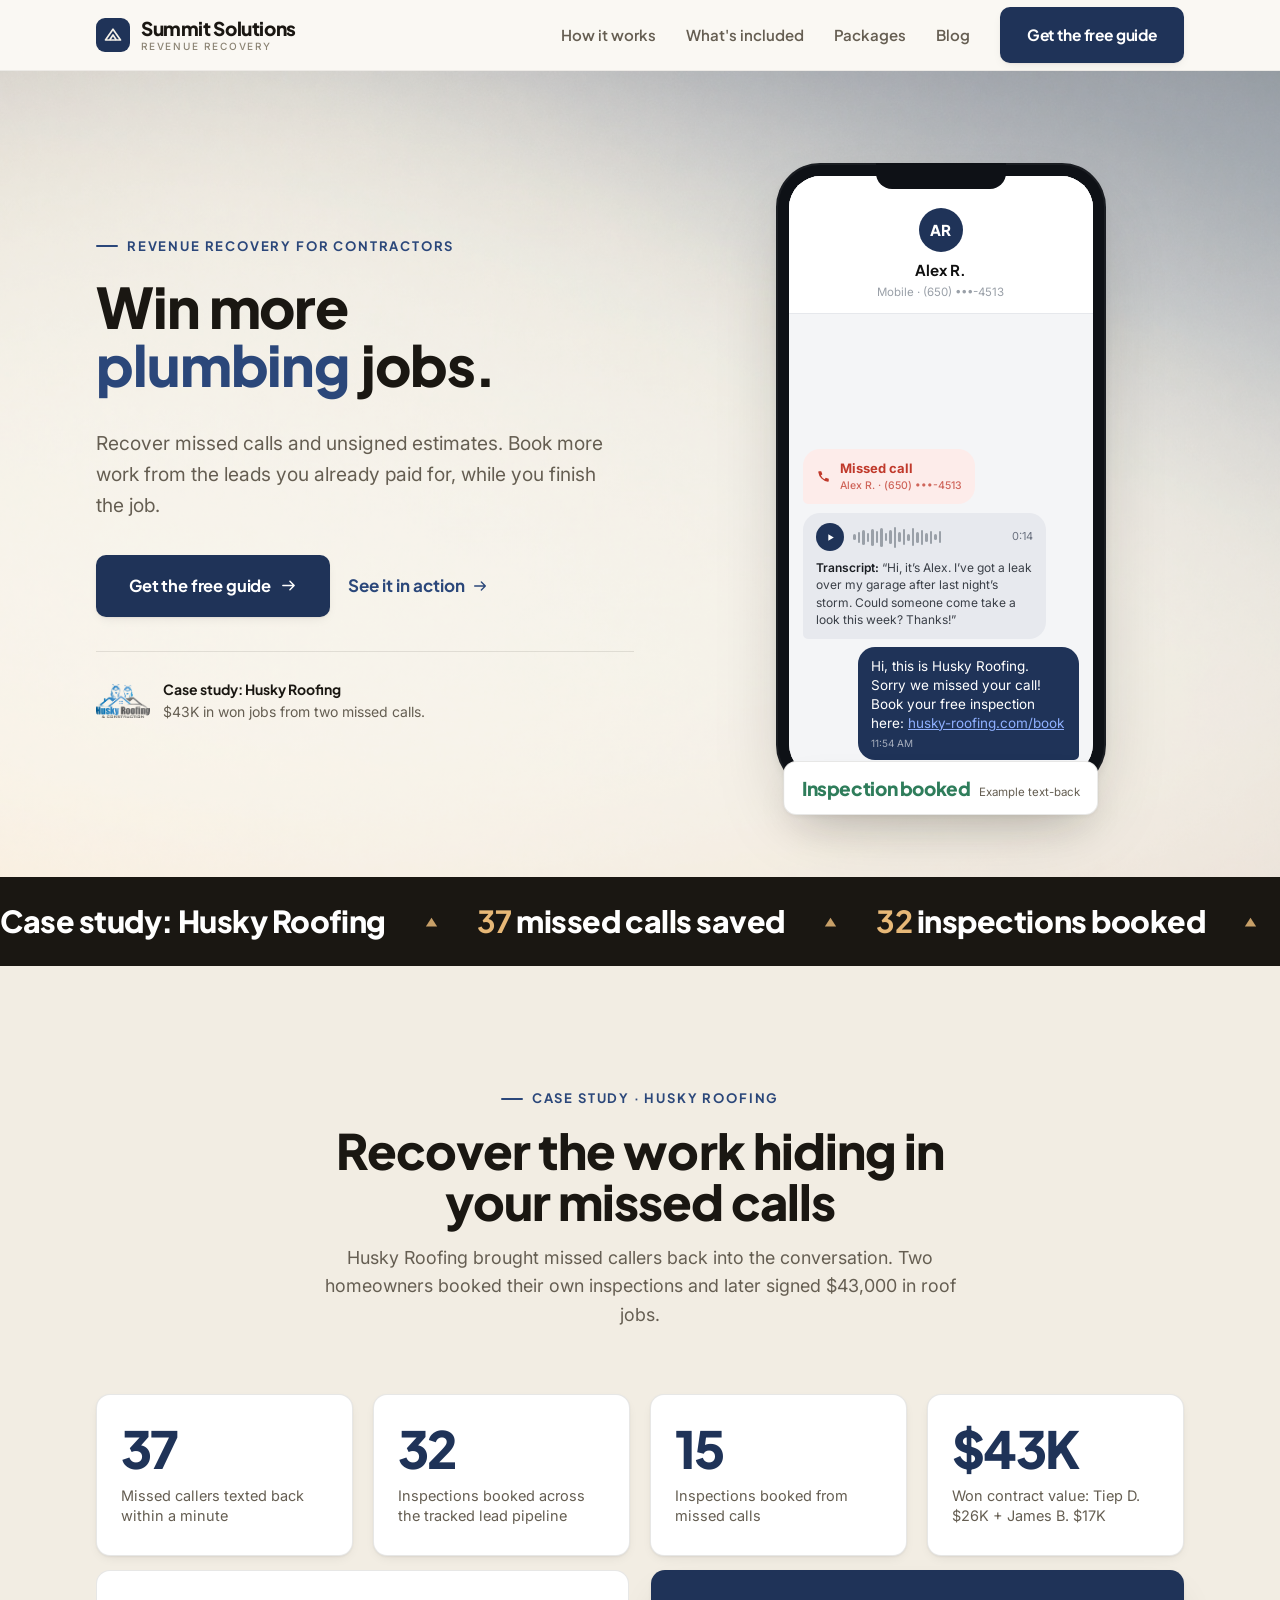
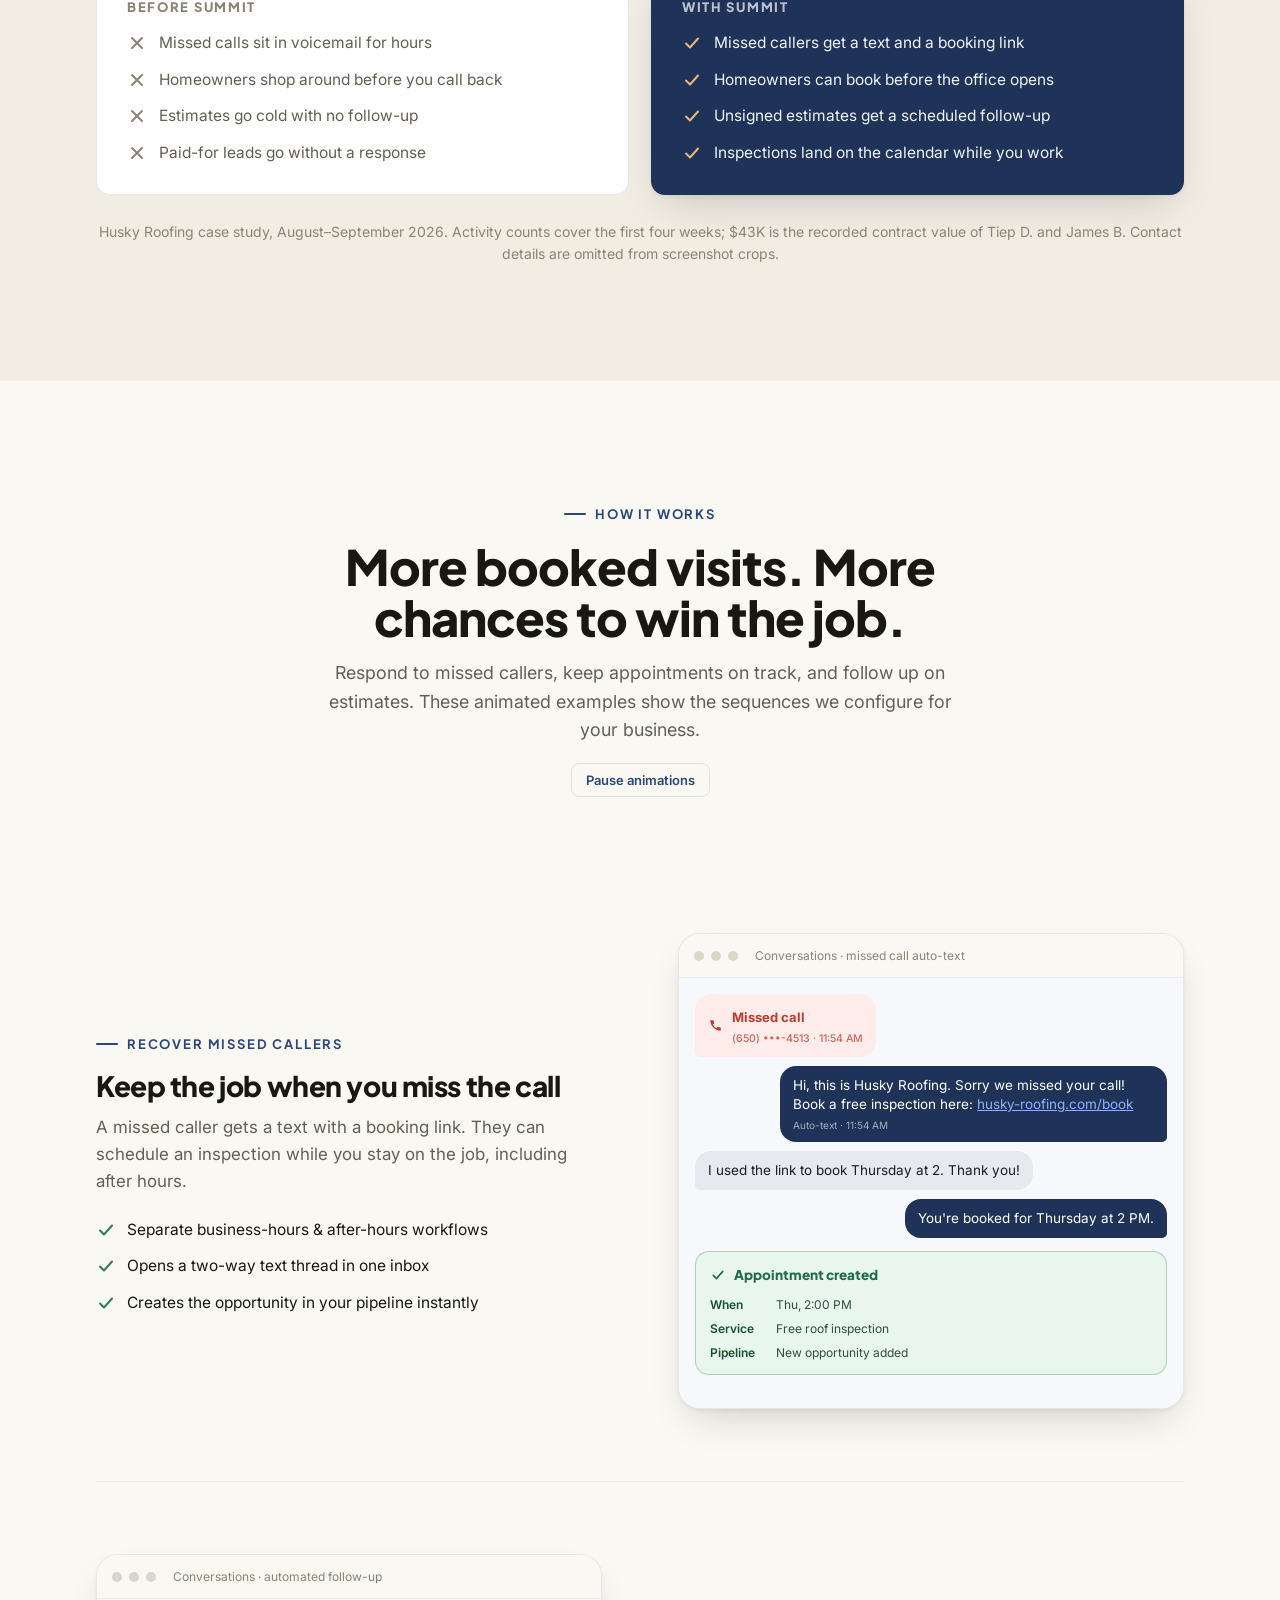
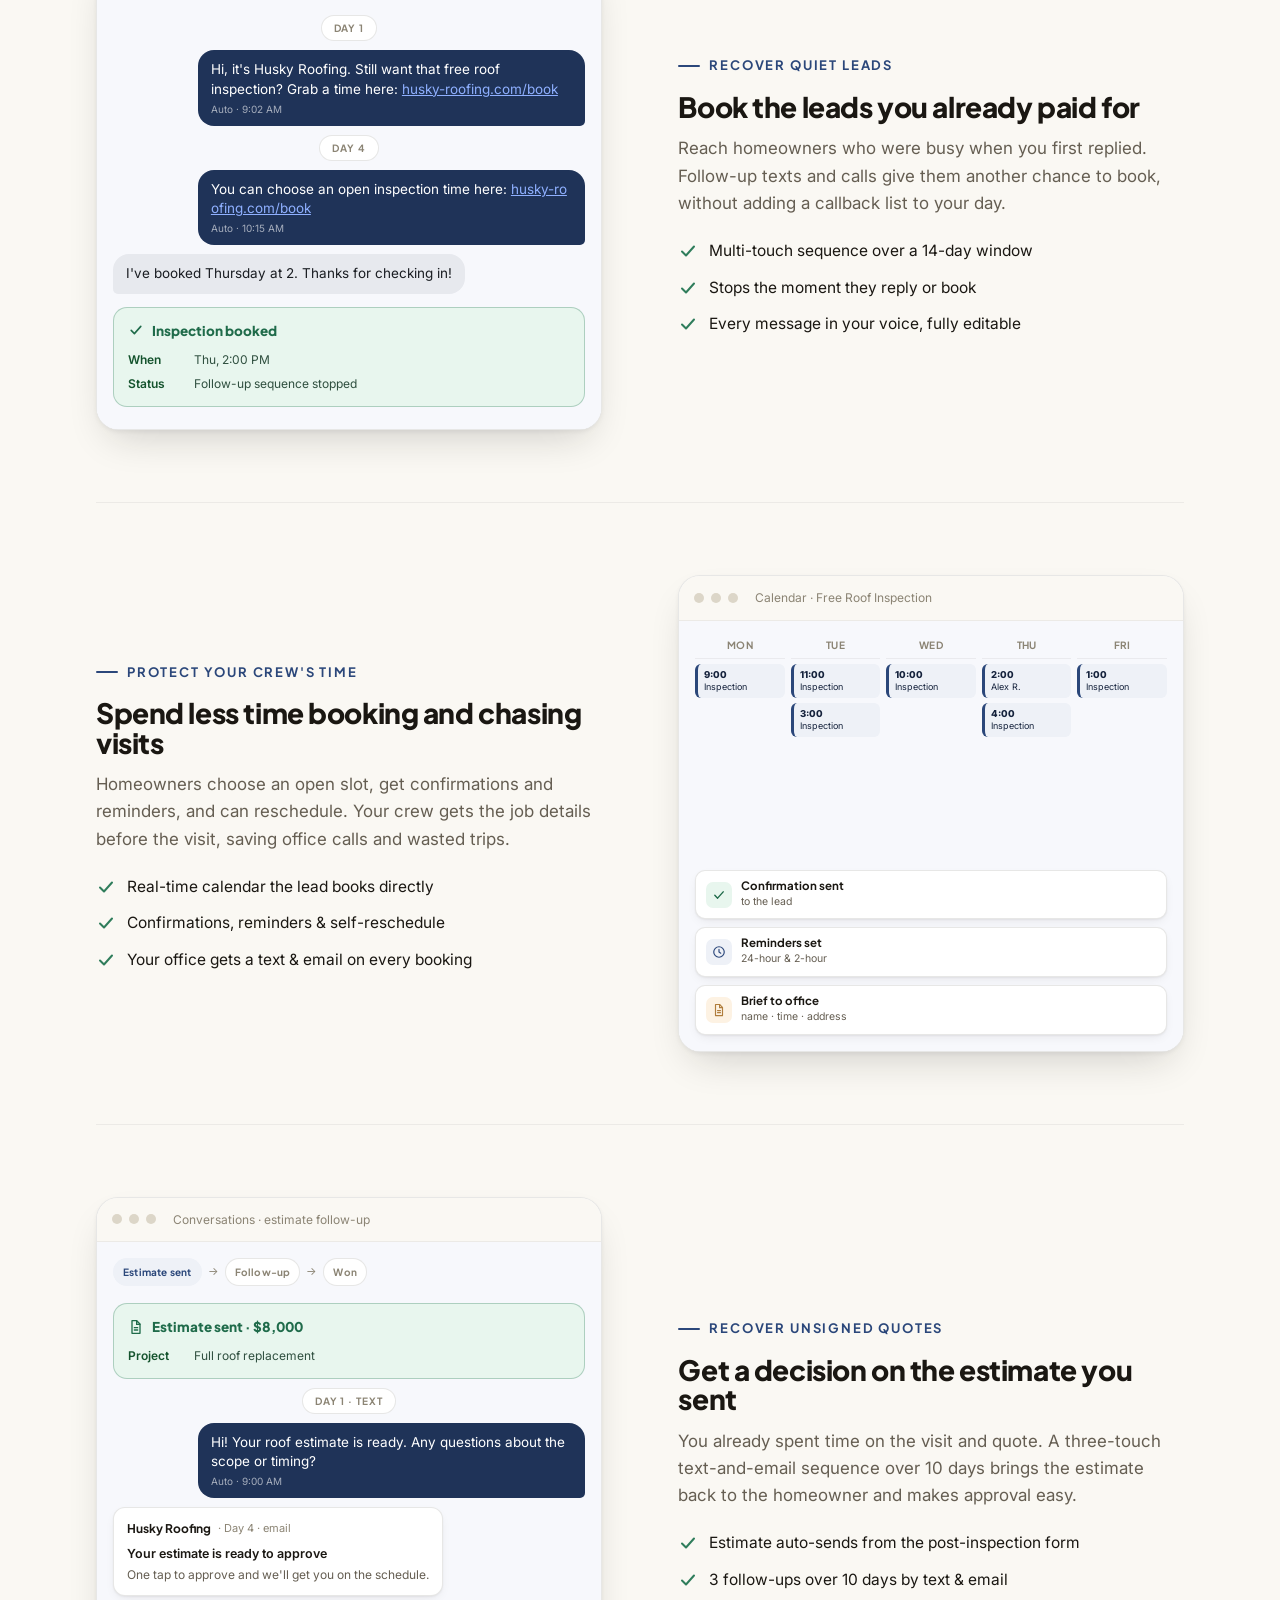
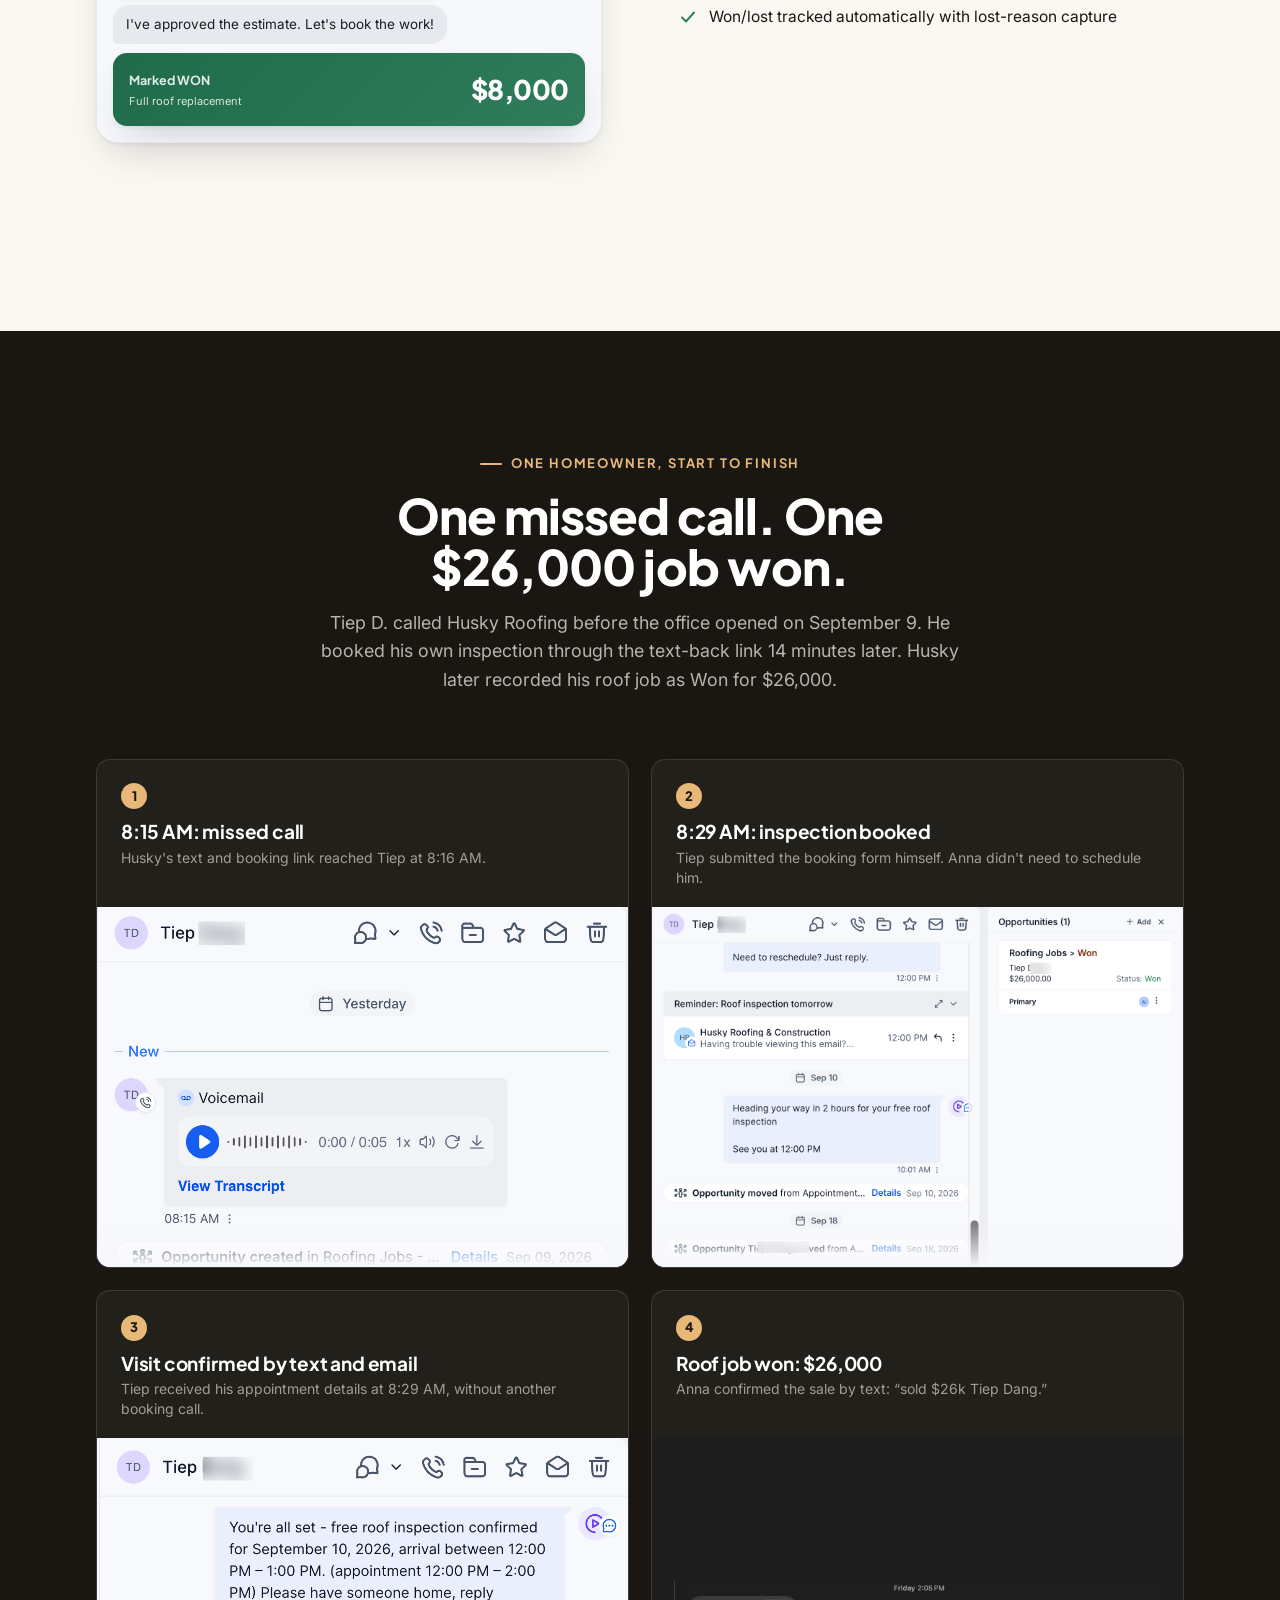
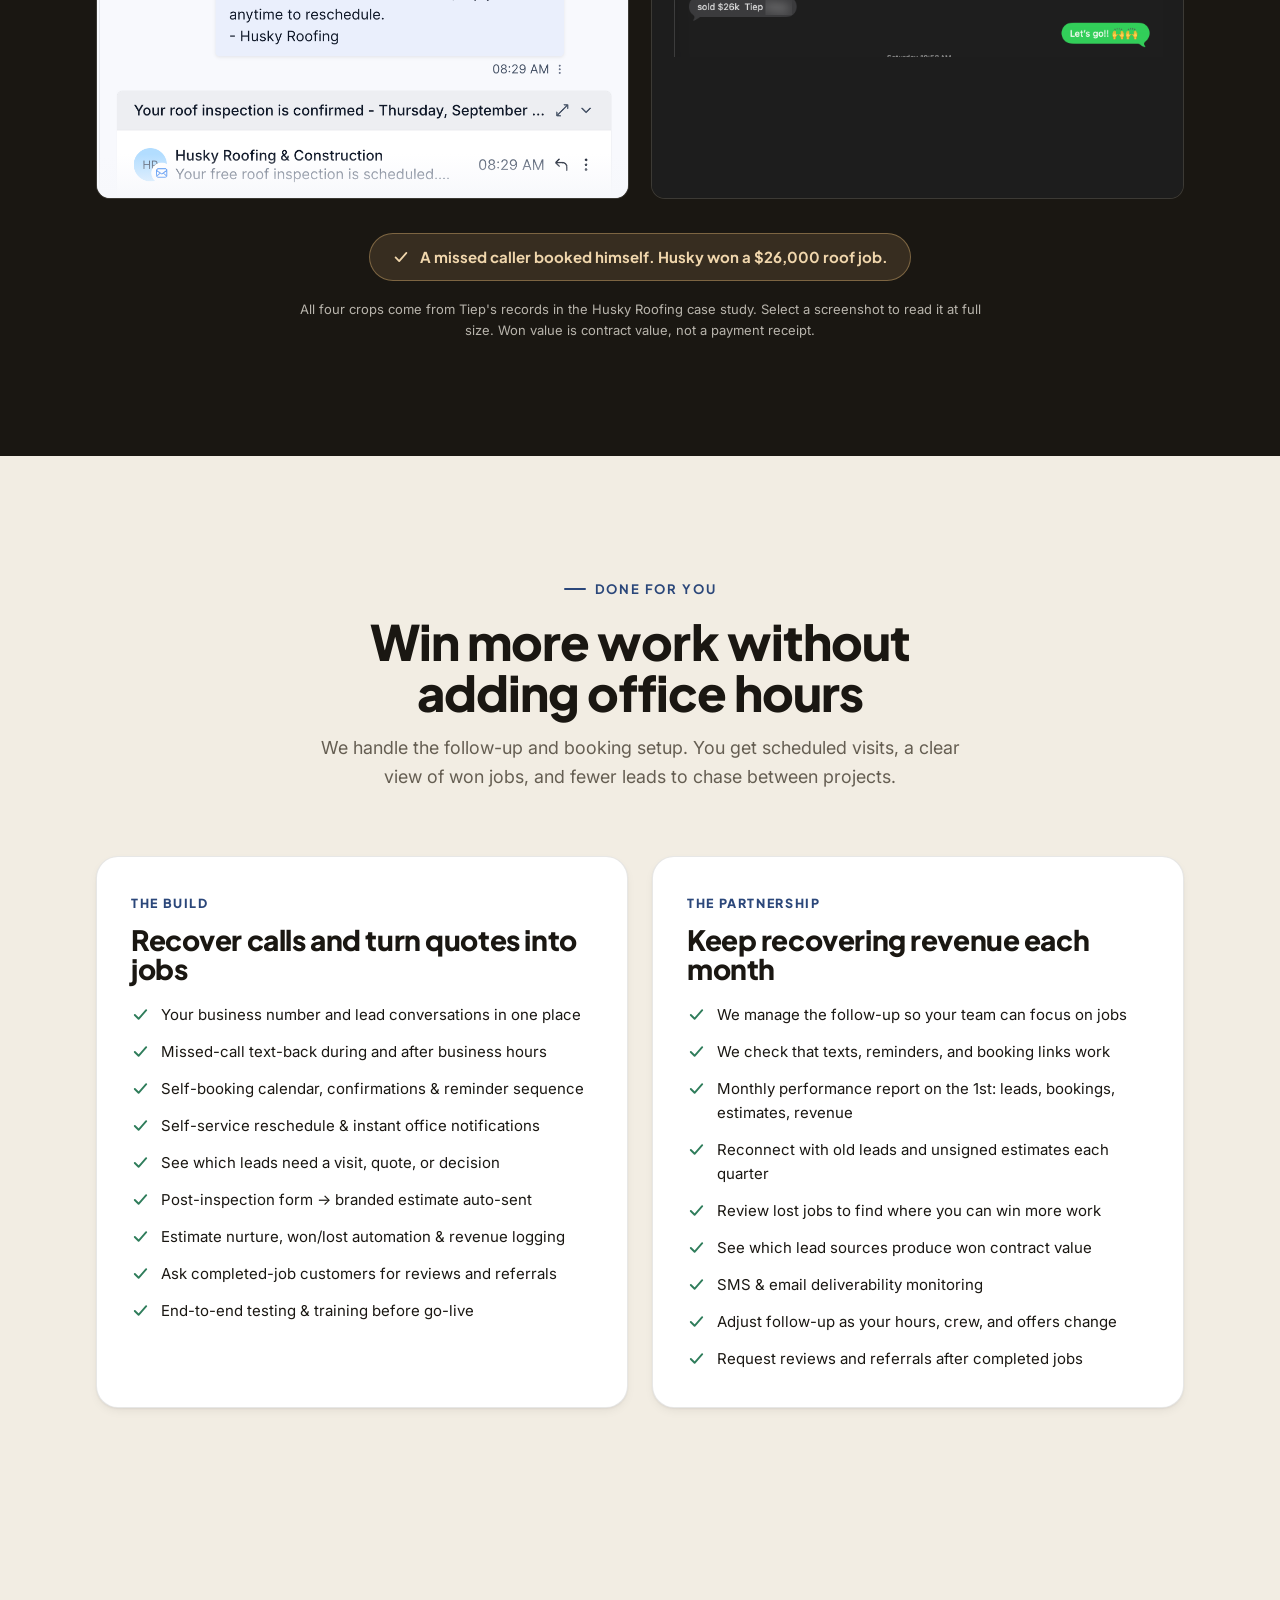
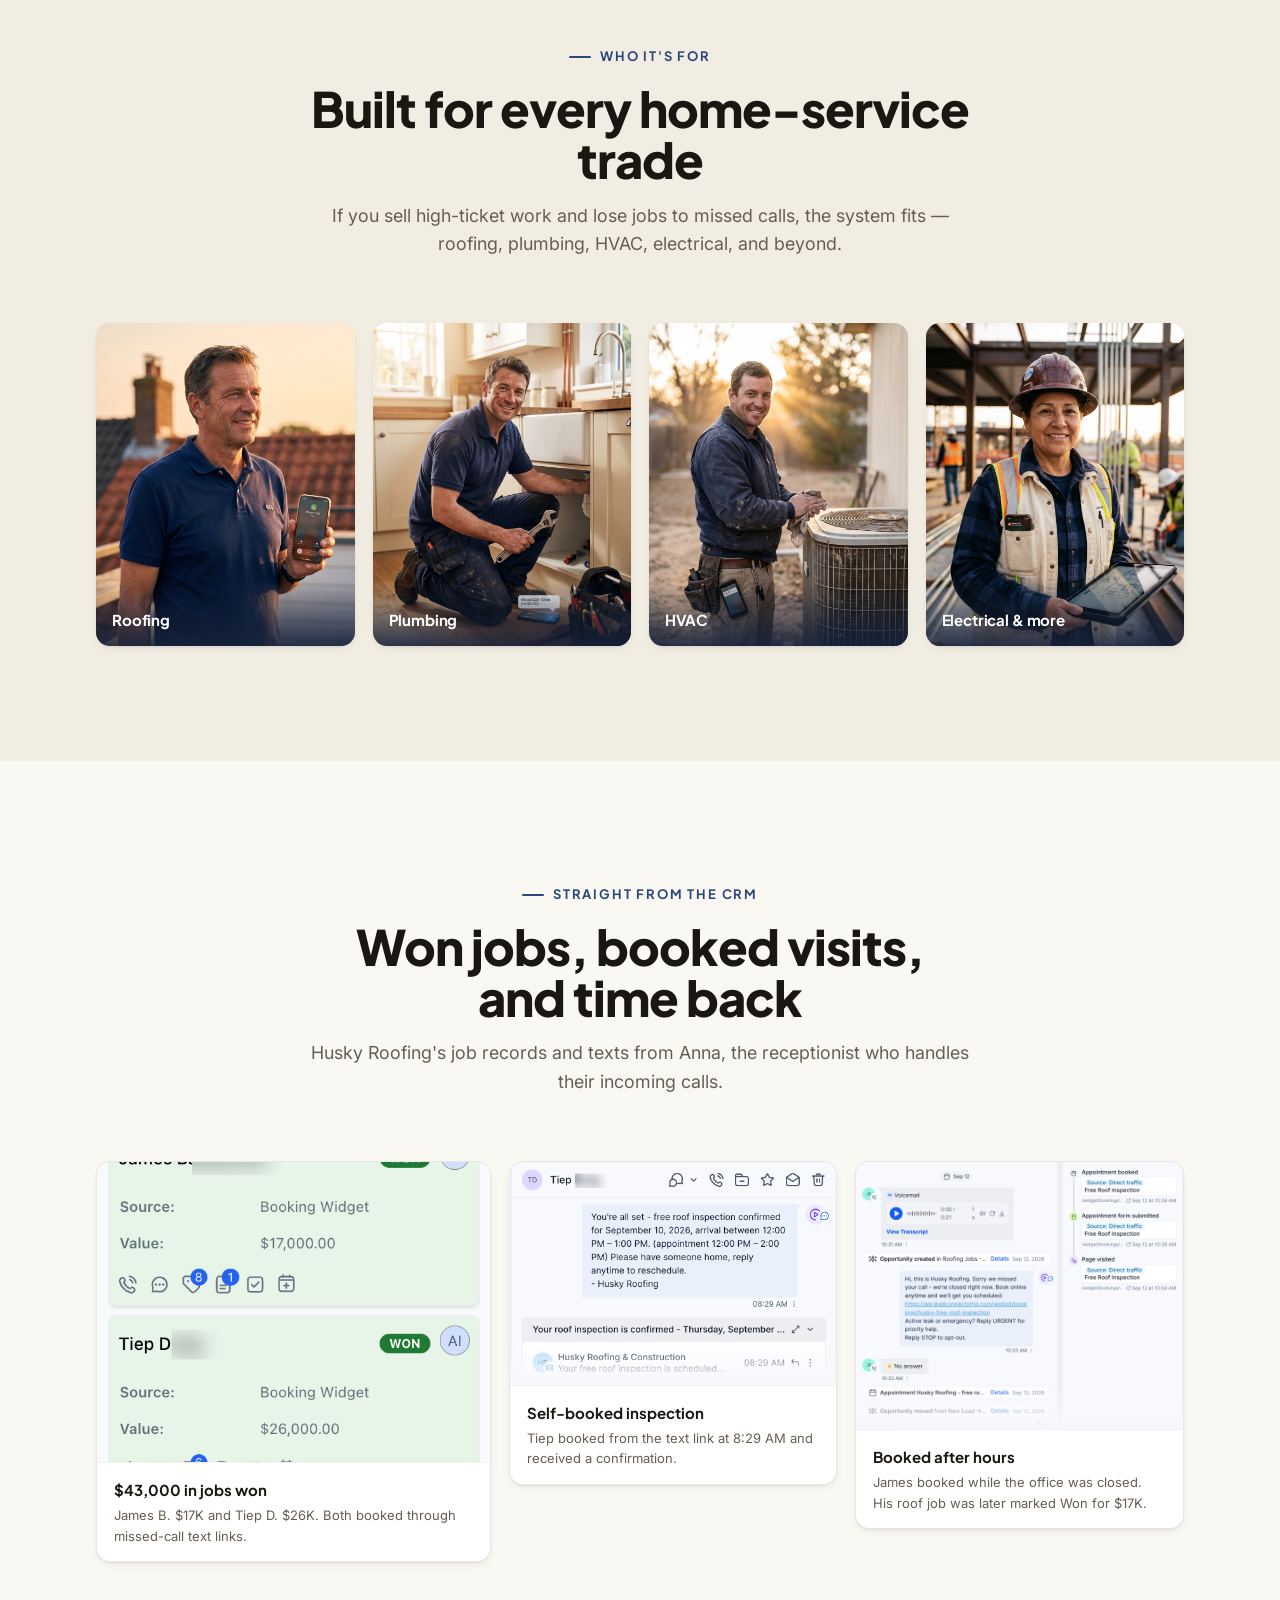
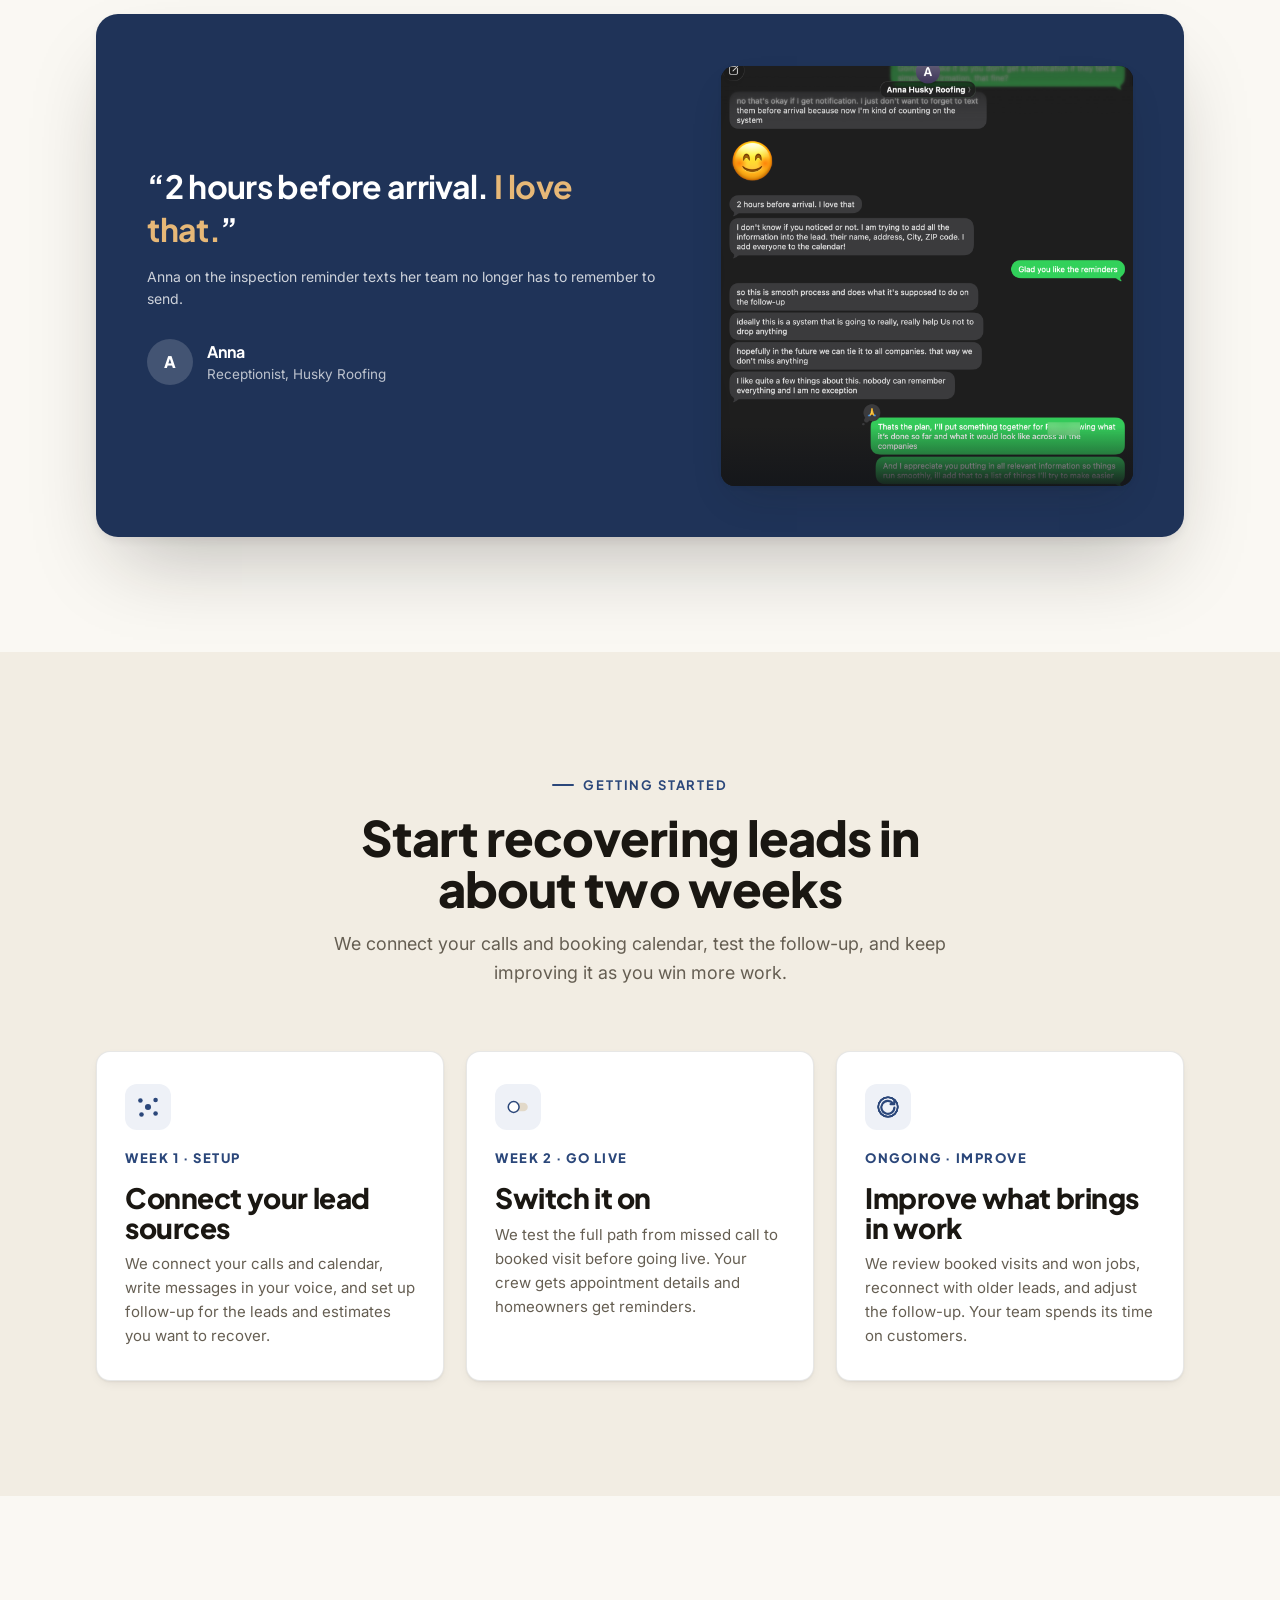
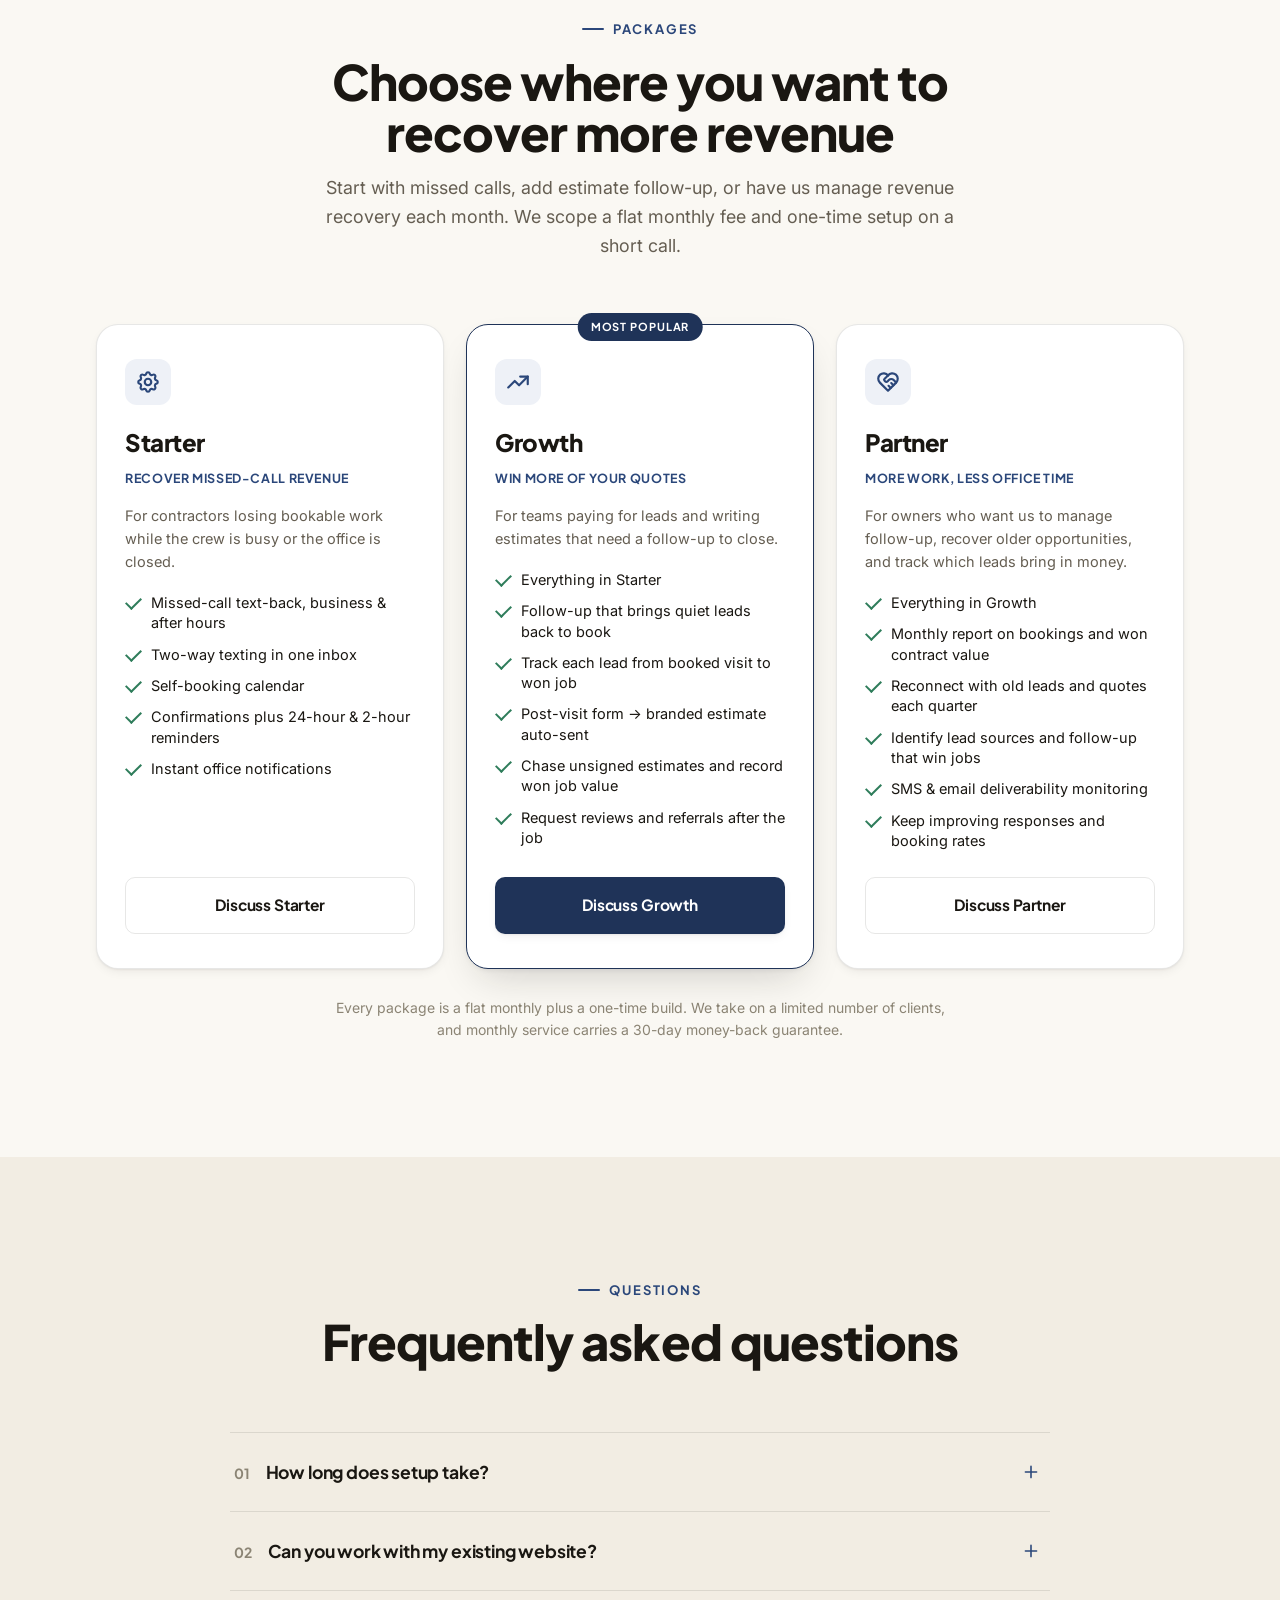
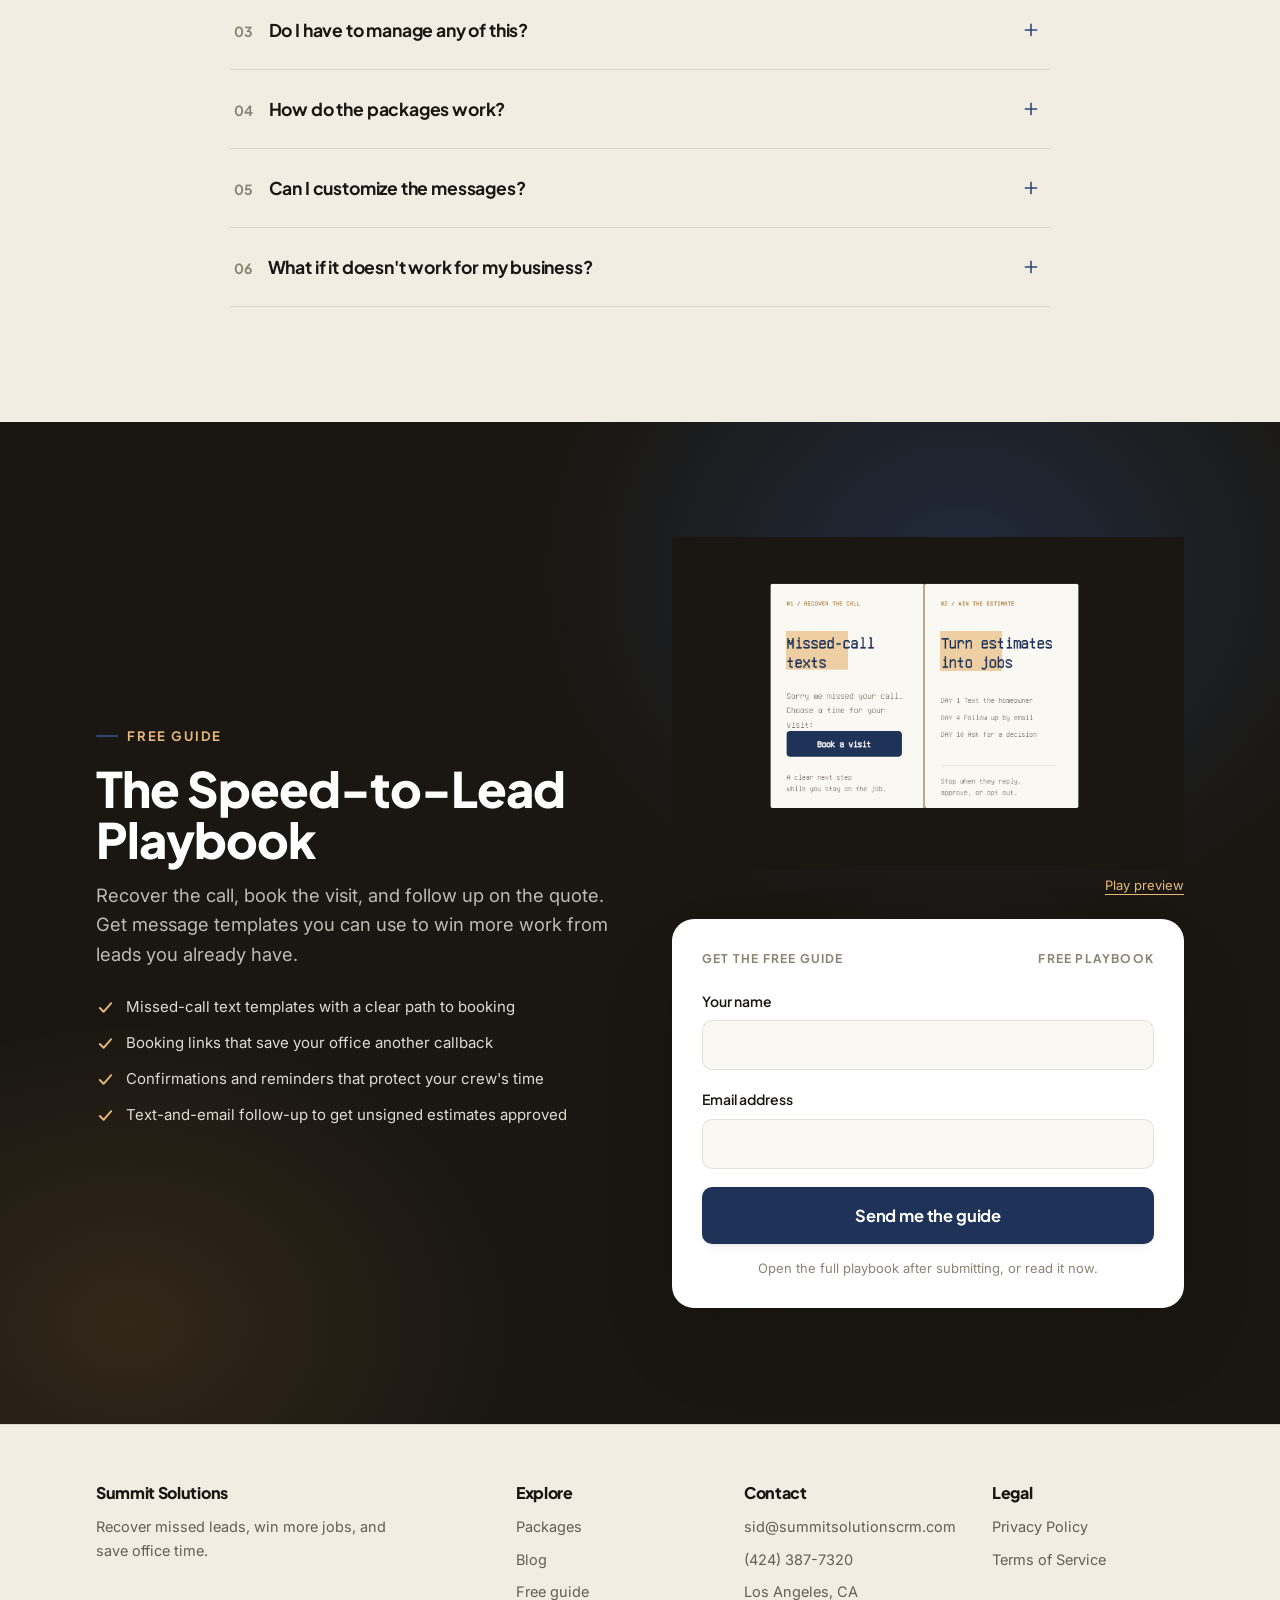
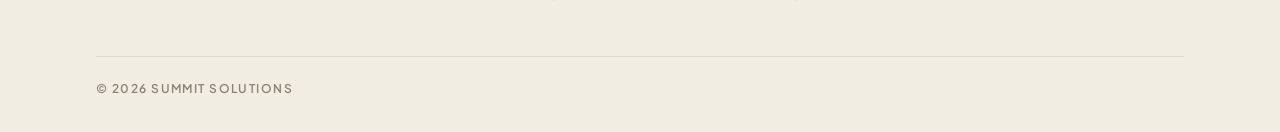
==== commit a54123b1: "Animate the trade band: autoplay video portraits (lazy, compressed) - Replace the 4 static trade por" ====
--- a/index.html
+++ b/index.html
@@ -488,8 +488,8 @@
   .trades{background:var(--paper-2);}
   .trade-grid{display:grid;grid-template-columns:repeat(4,1fr);gap:18px;margin-top:4px;}
   .trade-card{position:relative;border-radius:var(--r-md);overflow:hidden;box-shadow:var(--shadow-sm);aspect-ratio:4/5;margin:0;}
-  .trade-card img{width:100%;height:100%;object-fit:cover;display:block;transition:transform .5s cubic-bezier(.2,.7,.3,1);}
-  .trade-card:hover img{transform:scale(1.04);}
+  .trade-card img,.trade-card video{width:100%;height:100%;object-fit:cover;display:block;transition:transform .5s cubic-bezier(.2,.7,.3,1);}
+  .trade-card:hover img,.trade-card:hover video{transform:scale(1.04);}
   .trade-card figcaption{position:absolute;left:0;right:0;bottom:0;padding:26px 16px 14px;background:linear-gradient(transparent,rgba(22,35,61,.88));color:#fff;font-family:var(--f-display);font-weight:700;font-size:15px;letter-spacing:-.01em;}
 </style>
 <script type="application/ld+json">
@@ -883,10 +883,10 @@
       <p>If you sell high-ticket work and lose jobs to missed calls, the system fits — roofing, plumbing, HVAC, electrical, and beyond.</p>
     </div>
     <div class="trade-grid">
-      <figure class="trade-card reveal"><img src="assets/hf-trade-roofer.jpg" alt="Roofing contractor" loading="lazy"><figcaption>Roofing</figcaption></figure>
-      <figure class="trade-card reveal"><img src="assets/hf-trade-plumber.jpg" alt="Plumber" loading="lazy"><figcaption>Plumbing</figcaption></figure>
-      <figure class="trade-card reveal"><img src="assets/hf-trade-hvac.jpg" alt="HVAC technician" loading="lazy"><figcaption>HVAC</figcaption></figure>
-      <figure class="trade-card reveal"><img src="assets/hf-trade-forewoman.jpg" alt="Home-service contractor" loading="lazy"><figcaption>Electrical &amp; more</figcaption></figure>
+      <figure class="trade-card reveal"><video class="trade-vid" autoplay muted loop playsinline preload="metadata" poster="assets/hf-trade-roofer.jpg" aria-label="Roofing contractor"><source src="assets/hf-trade-roofer.mp4" type="video/mp4"></video><figcaption>Roofing</figcaption></figure>
+      <figure class="trade-card reveal"><video class="trade-vid" autoplay muted loop playsinline preload="metadata" poster="assets/hf-trade-plumber.jpg" aria-label="Plumber"><source src="assets/hf-trade-plumber.mp4" type="video/mp4"></video><figcaption>Plumbing</figcaption></figure>
+      <figure class="trade-card reveal"><video class="trade-vid" autoplay muted loop playsinline preload="metadata" poster="assets/hf-trade-hvac.jpg" aria-label="HVAC technician"><source src="assets/hf-trade-hvac.mp4" type="video/mp4"></video><figcaption>HVAC</figcaption></figure>
+      <figure class="trade-card reveal"><video class="trade-vid" autoplay muted loop playsinline preload="metadata" poster="assets/hf-trade-forewoman.jpg" aria-label="Home-service contractor"><source src="assets/hf-trade-forewoman.mp4" type="video/mp4"></video><figcaption>Electrical &amp; more</figcaption></figure>
     </div>
   </div>
 </section>
@@ -1322,6 +1322,22 @@
   }, {threshold:.15});
   document.querySelectorAll('.reveal').forEach(function(el){ io.observe(el); });
 
+  // ---- trade videos: play when in view, pause when out; respect reduced-motion ----
+  (function(){
+    var vids = [].slice.call(document.querySelectorAll('.trade-vid'));
+    if(!vids.length) return;
+    if(window.matchMedia && window.matchMedia('(prefers-reduced-motion: reduce)').matches){
+      vids.forEach(function(v){ v.removeAttribute('autoplay'); try{ v.pause(); }catch(e){} });
+      return;
+    }
+    var vio = new IntersectionObserver(function(entries){
+      entries.forEach(function(e){
+        if(e.isIntersecting){ e.target.play().catch(function(){}); } else { e.target.pause(); }
+      });
+    }, {threshold:.25});
+    vids.forEach(function(v){ vio.observe(v); });
+  })();
+
   // ---- faq accordion ----
   document.querySelectorAll('.faq-item').forEach(function(item){
     var btn = item.querySelector('.faq-q');
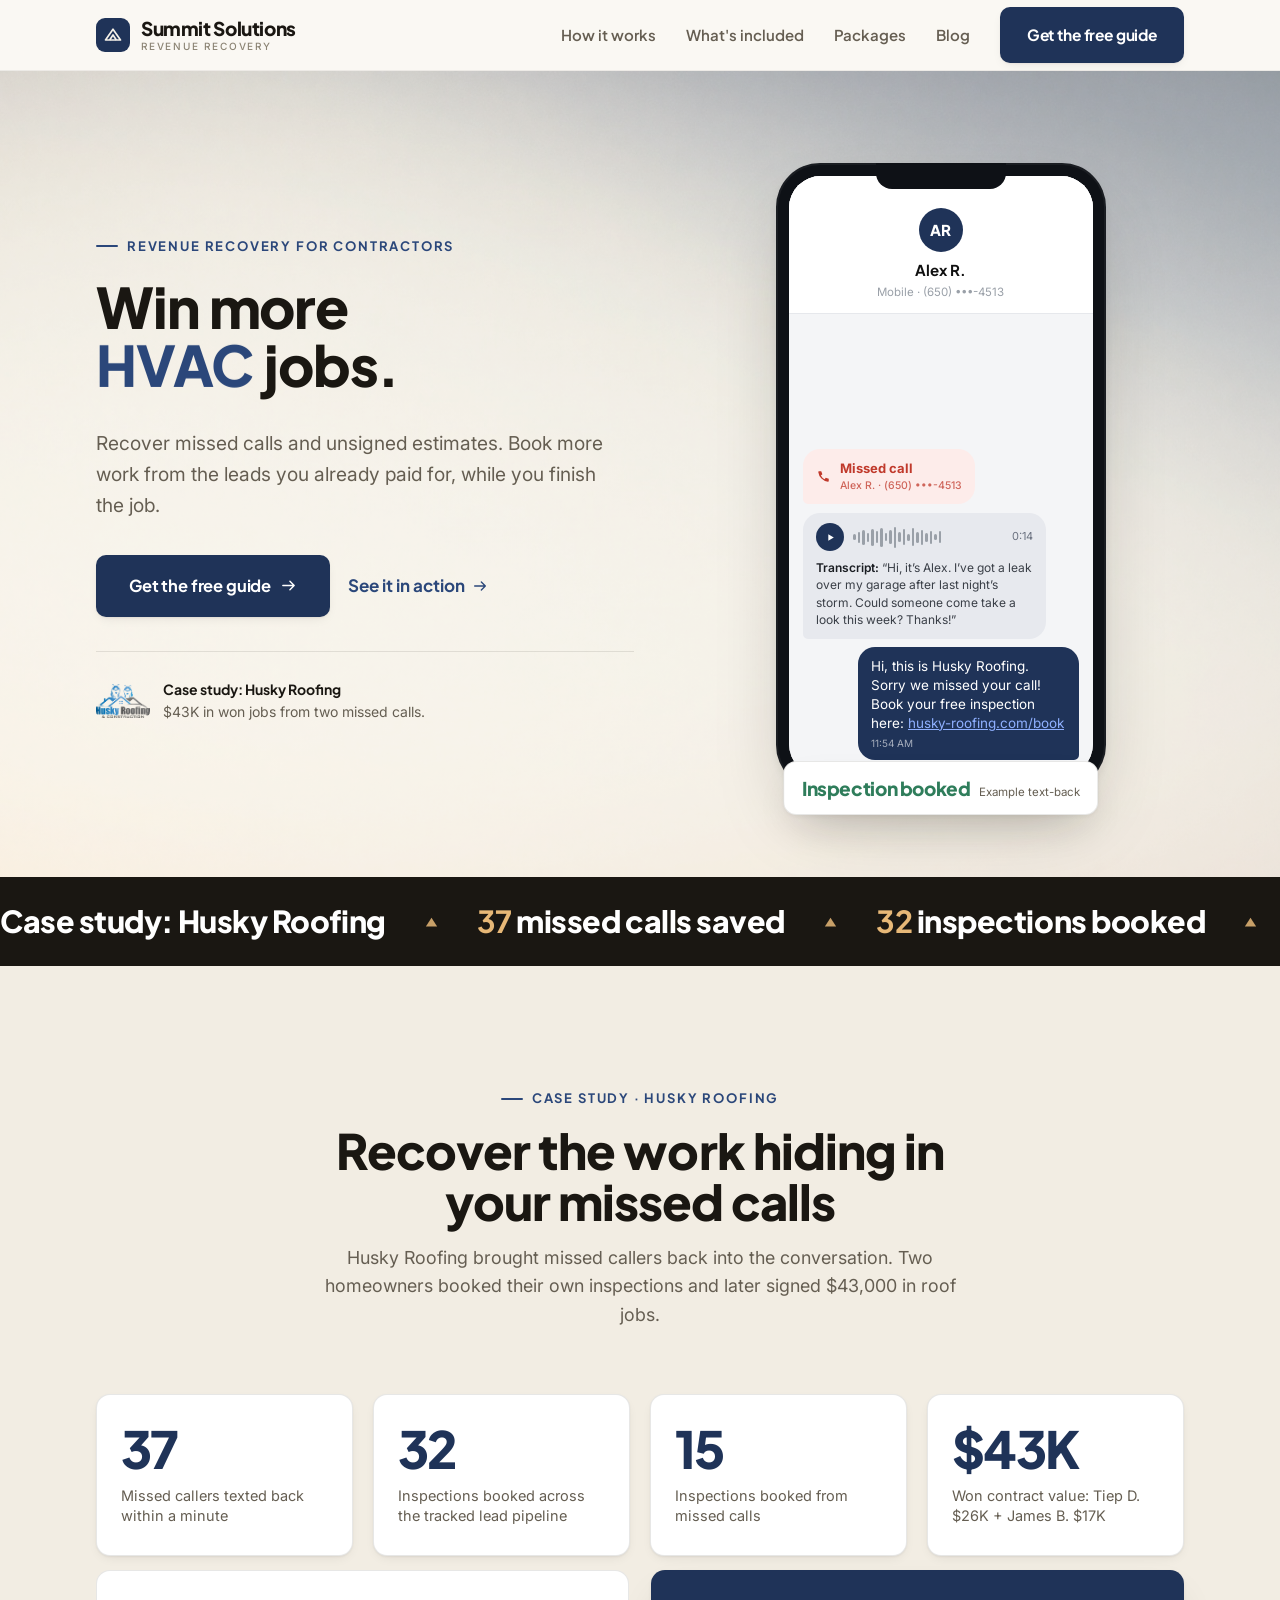
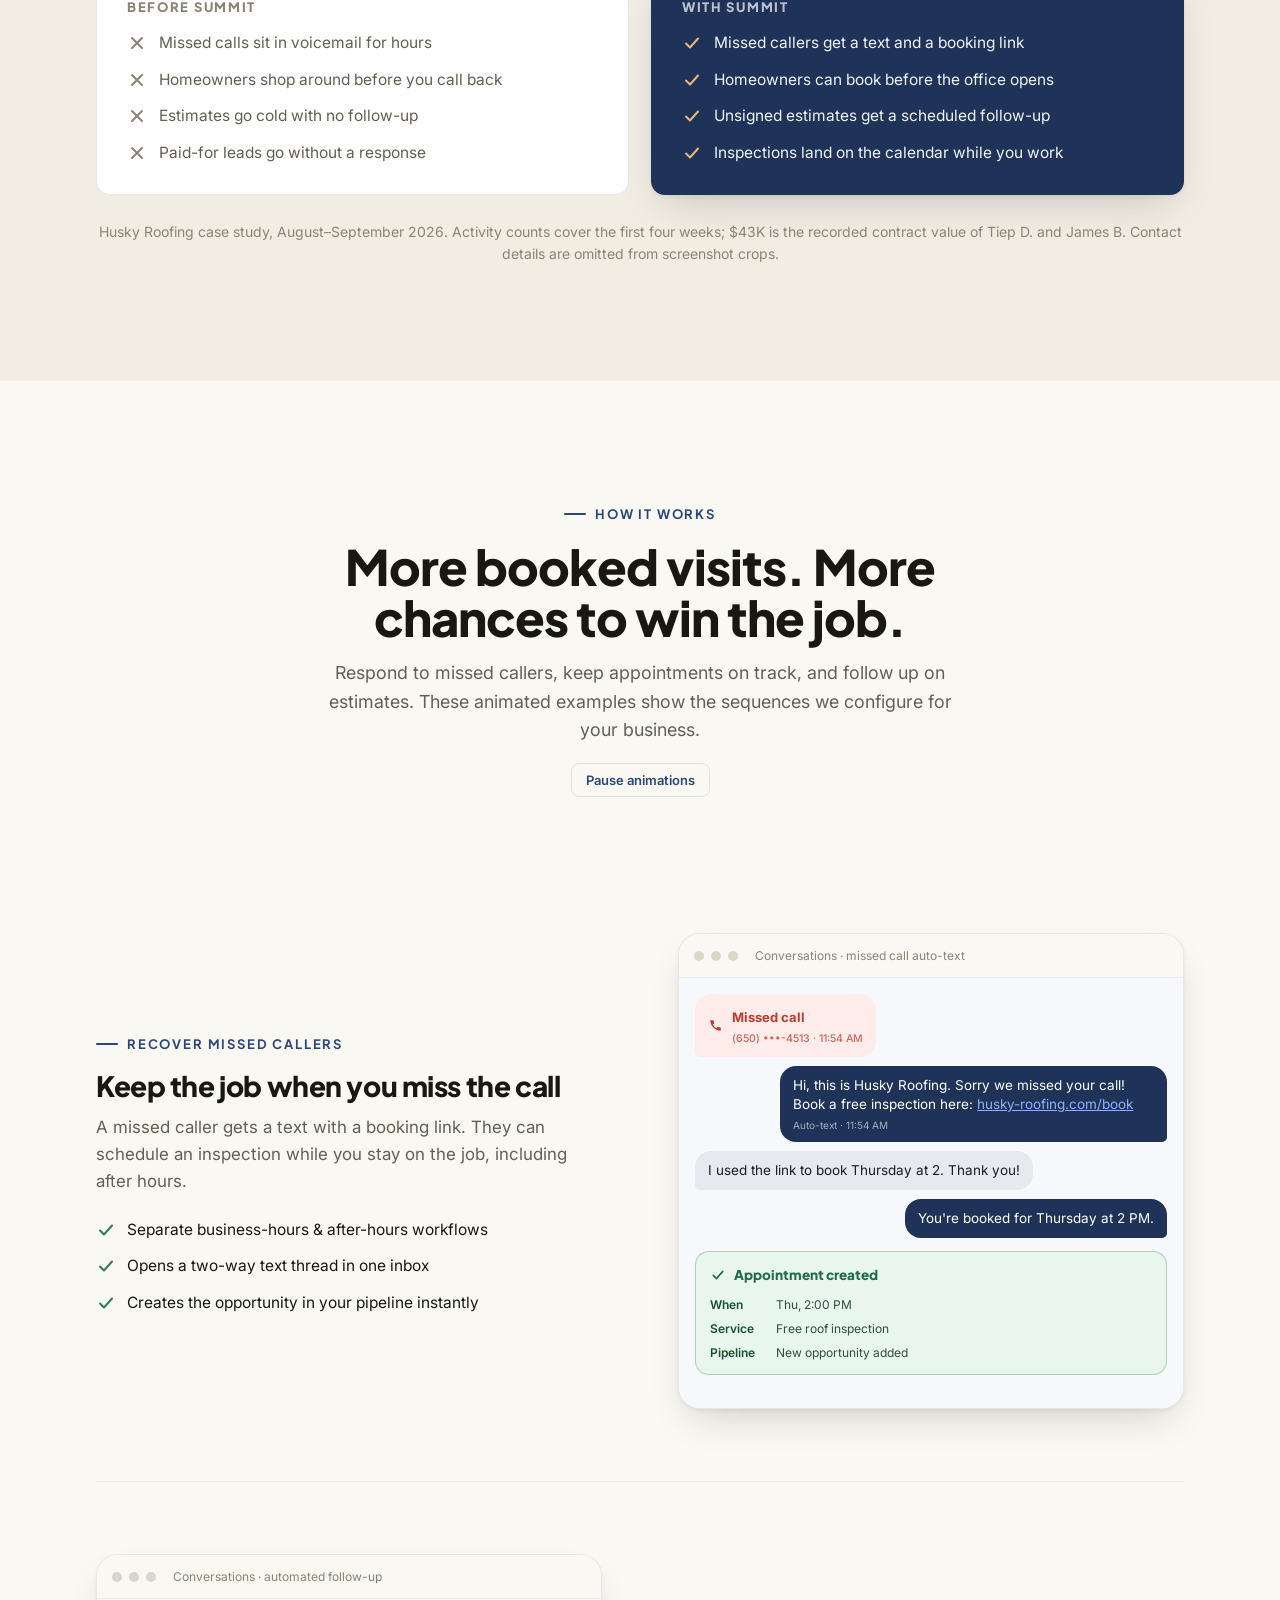
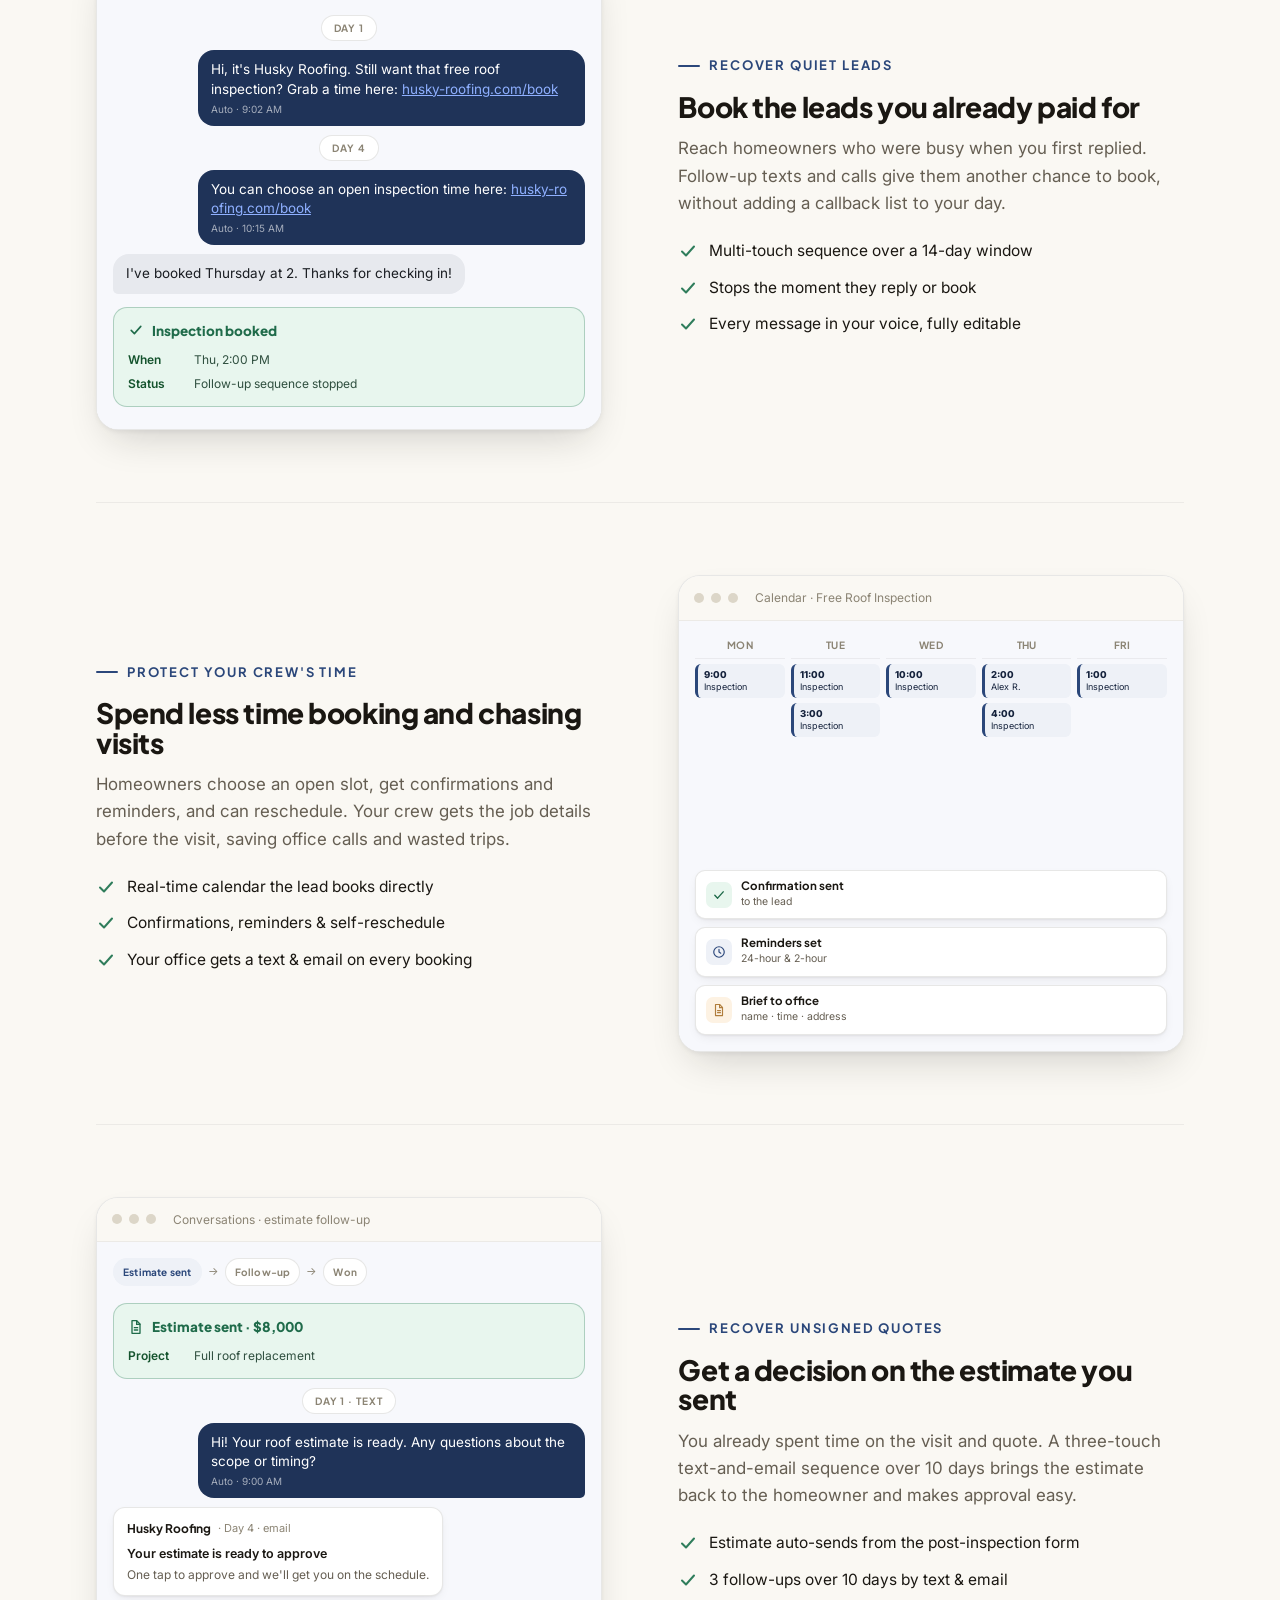
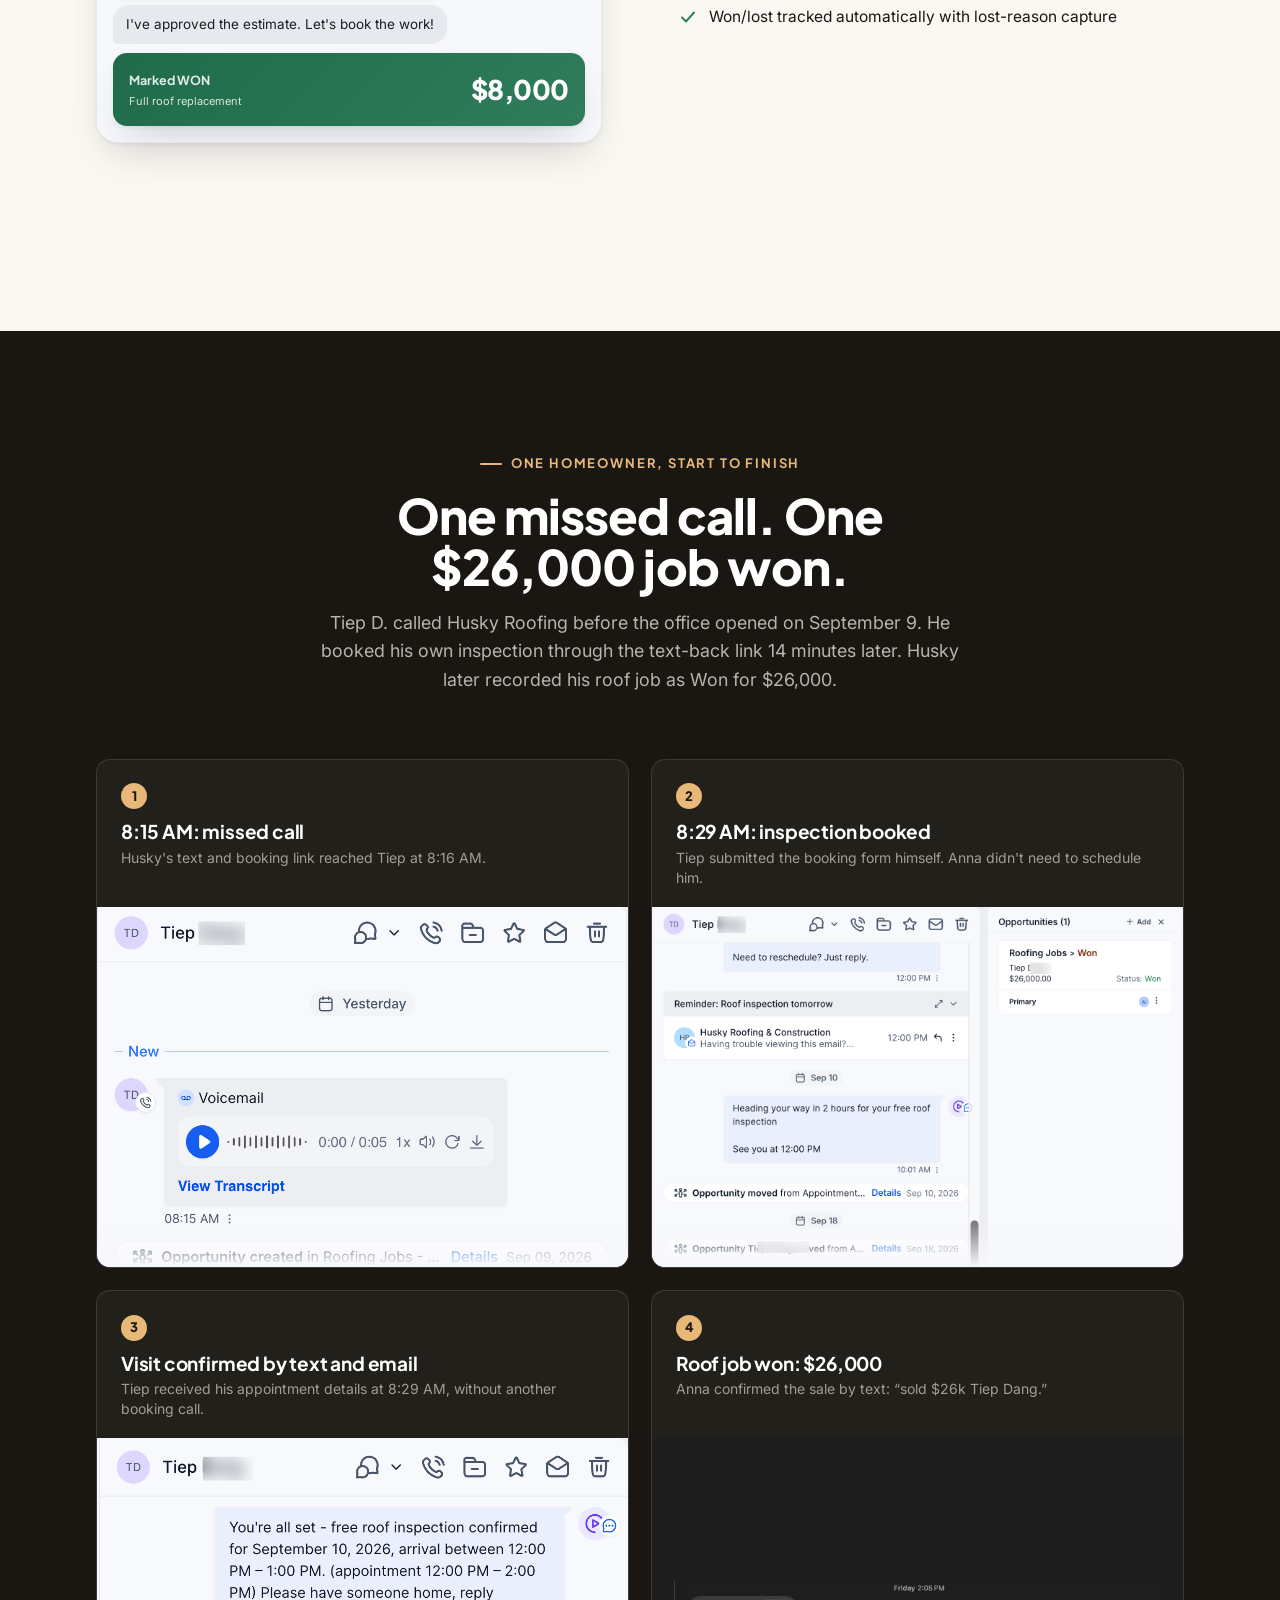
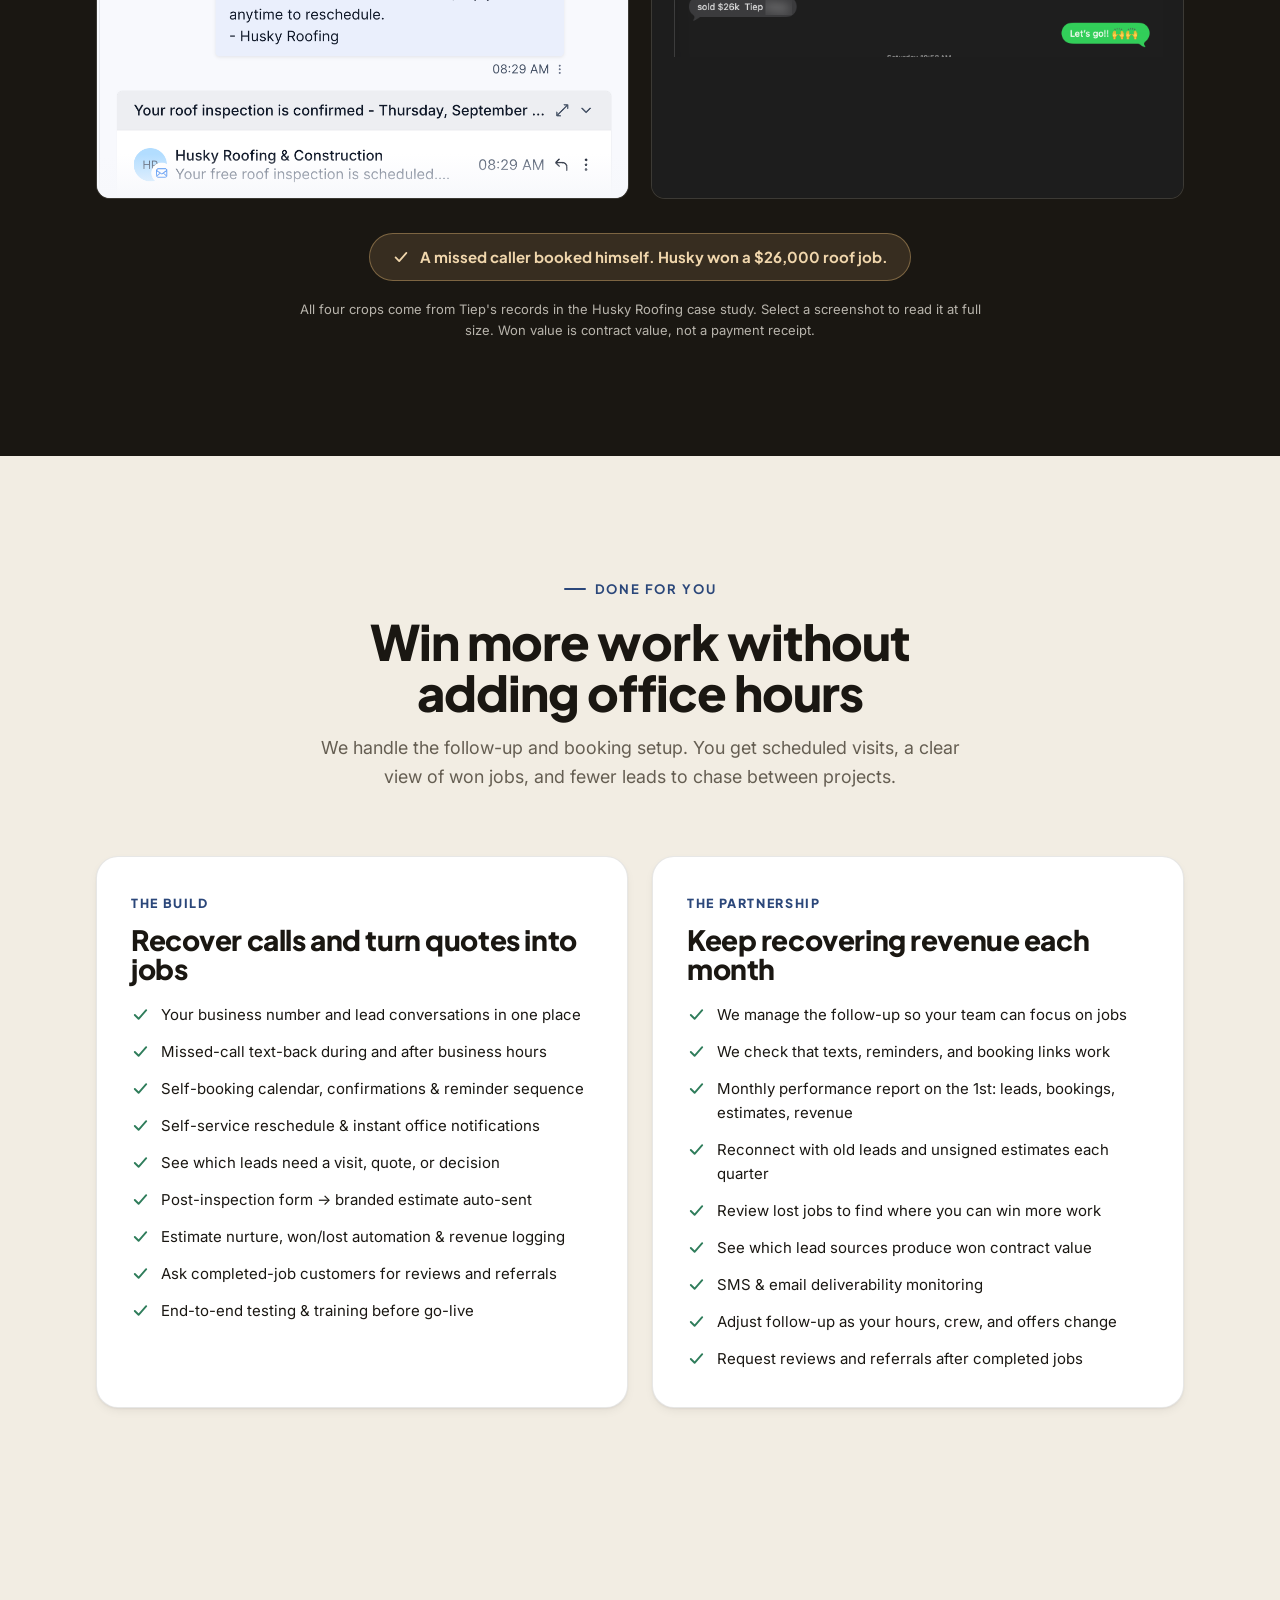
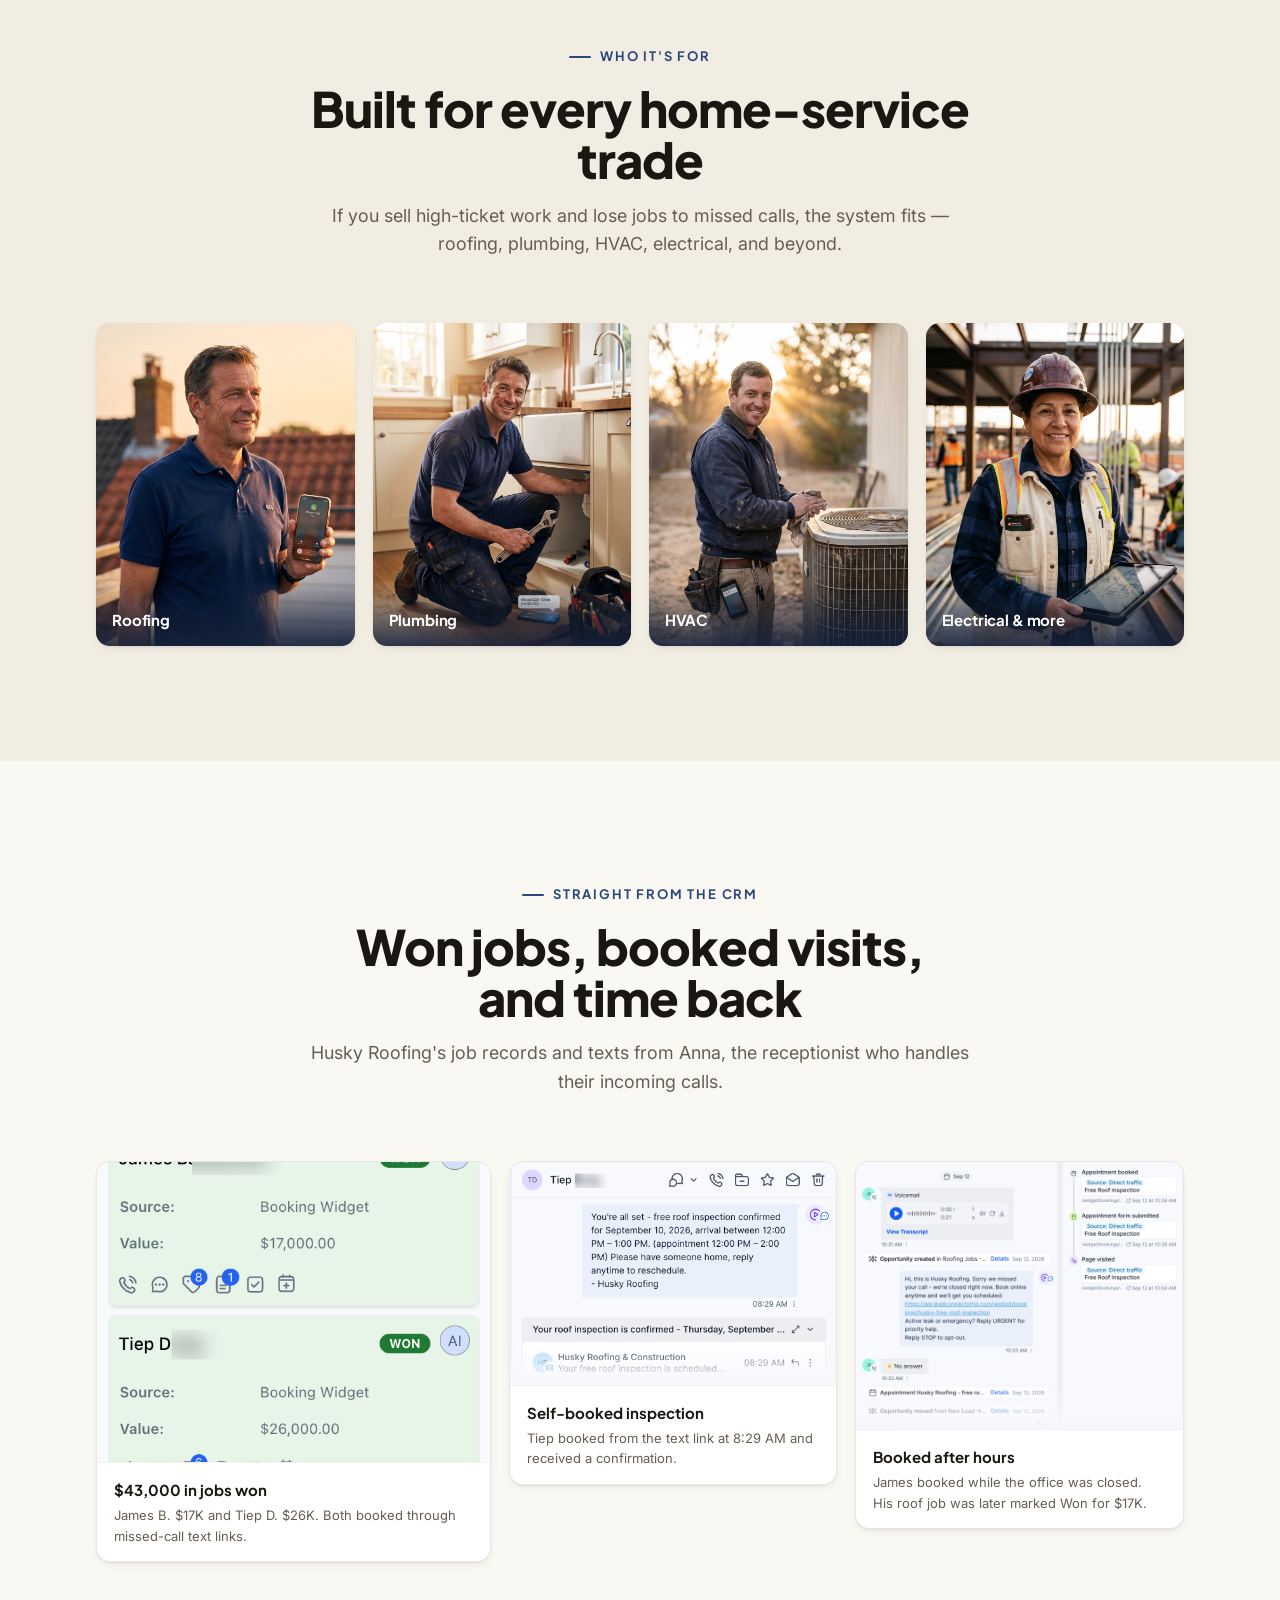
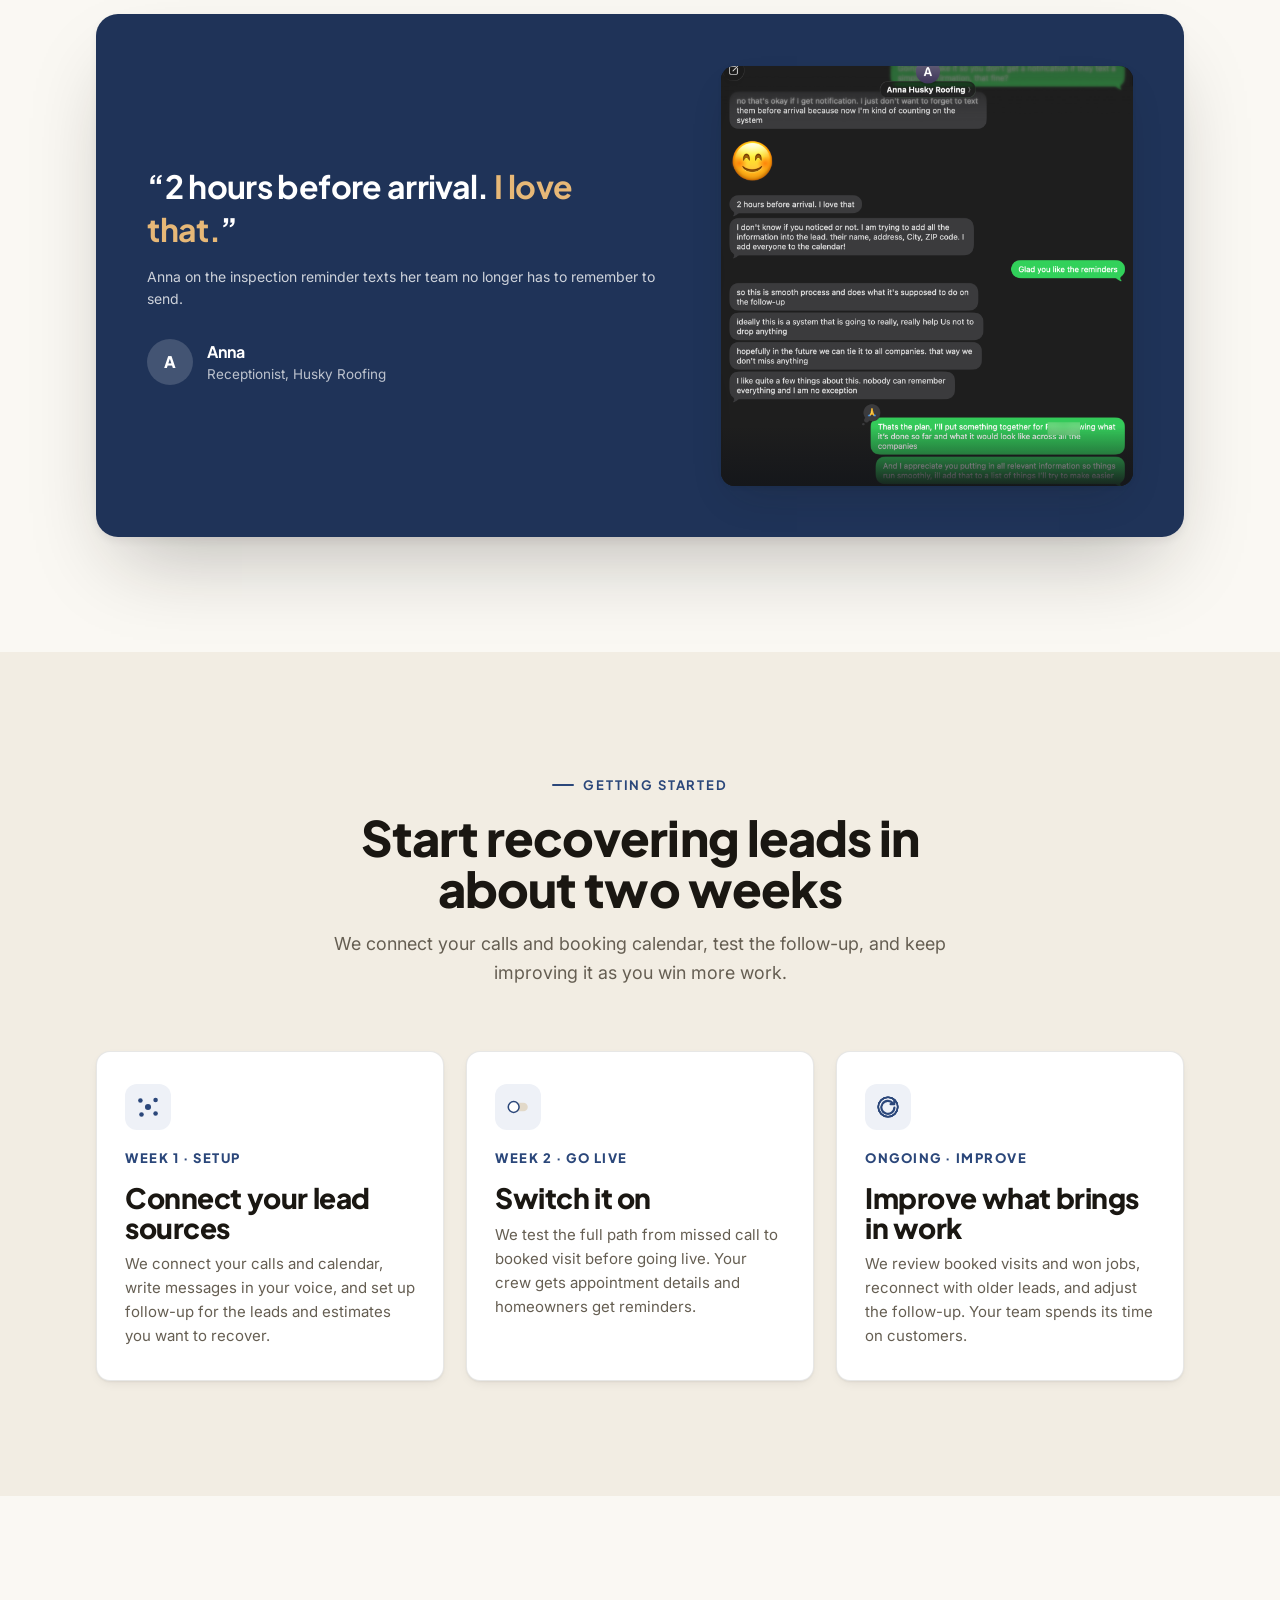
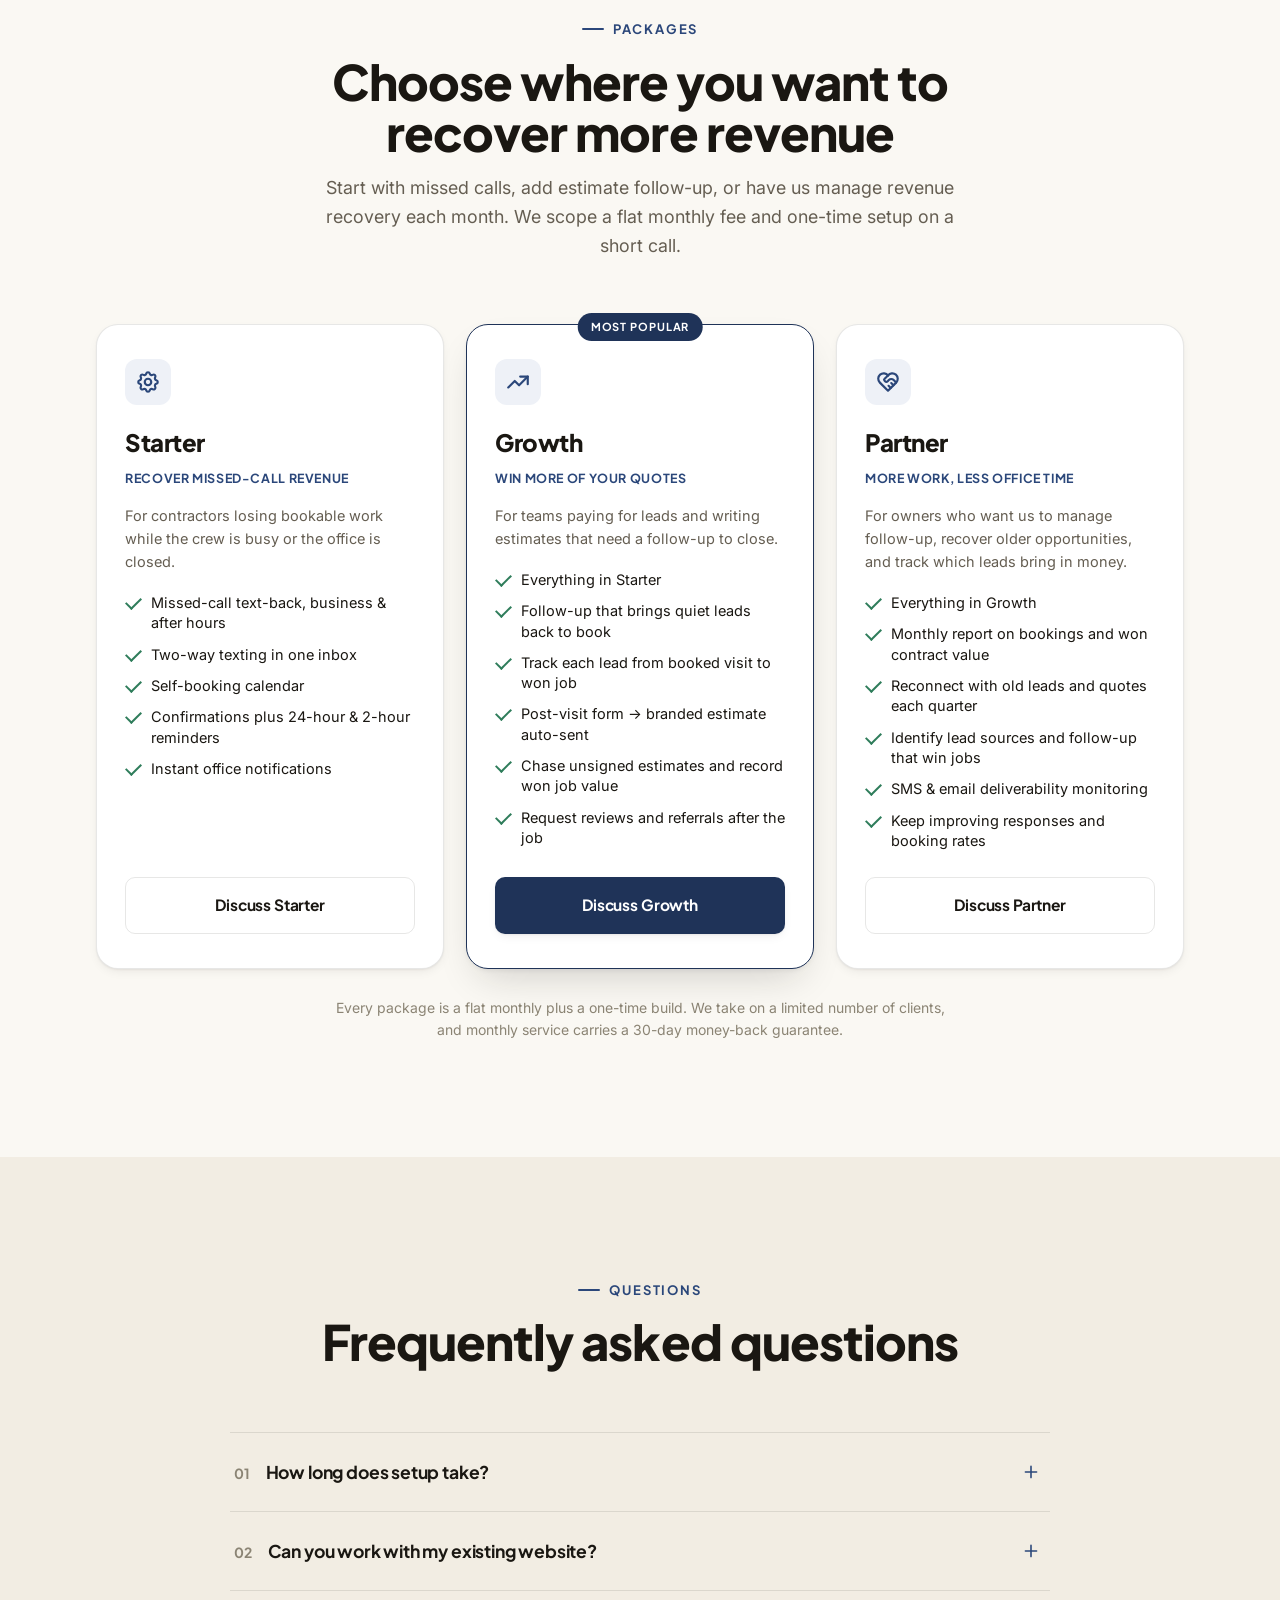
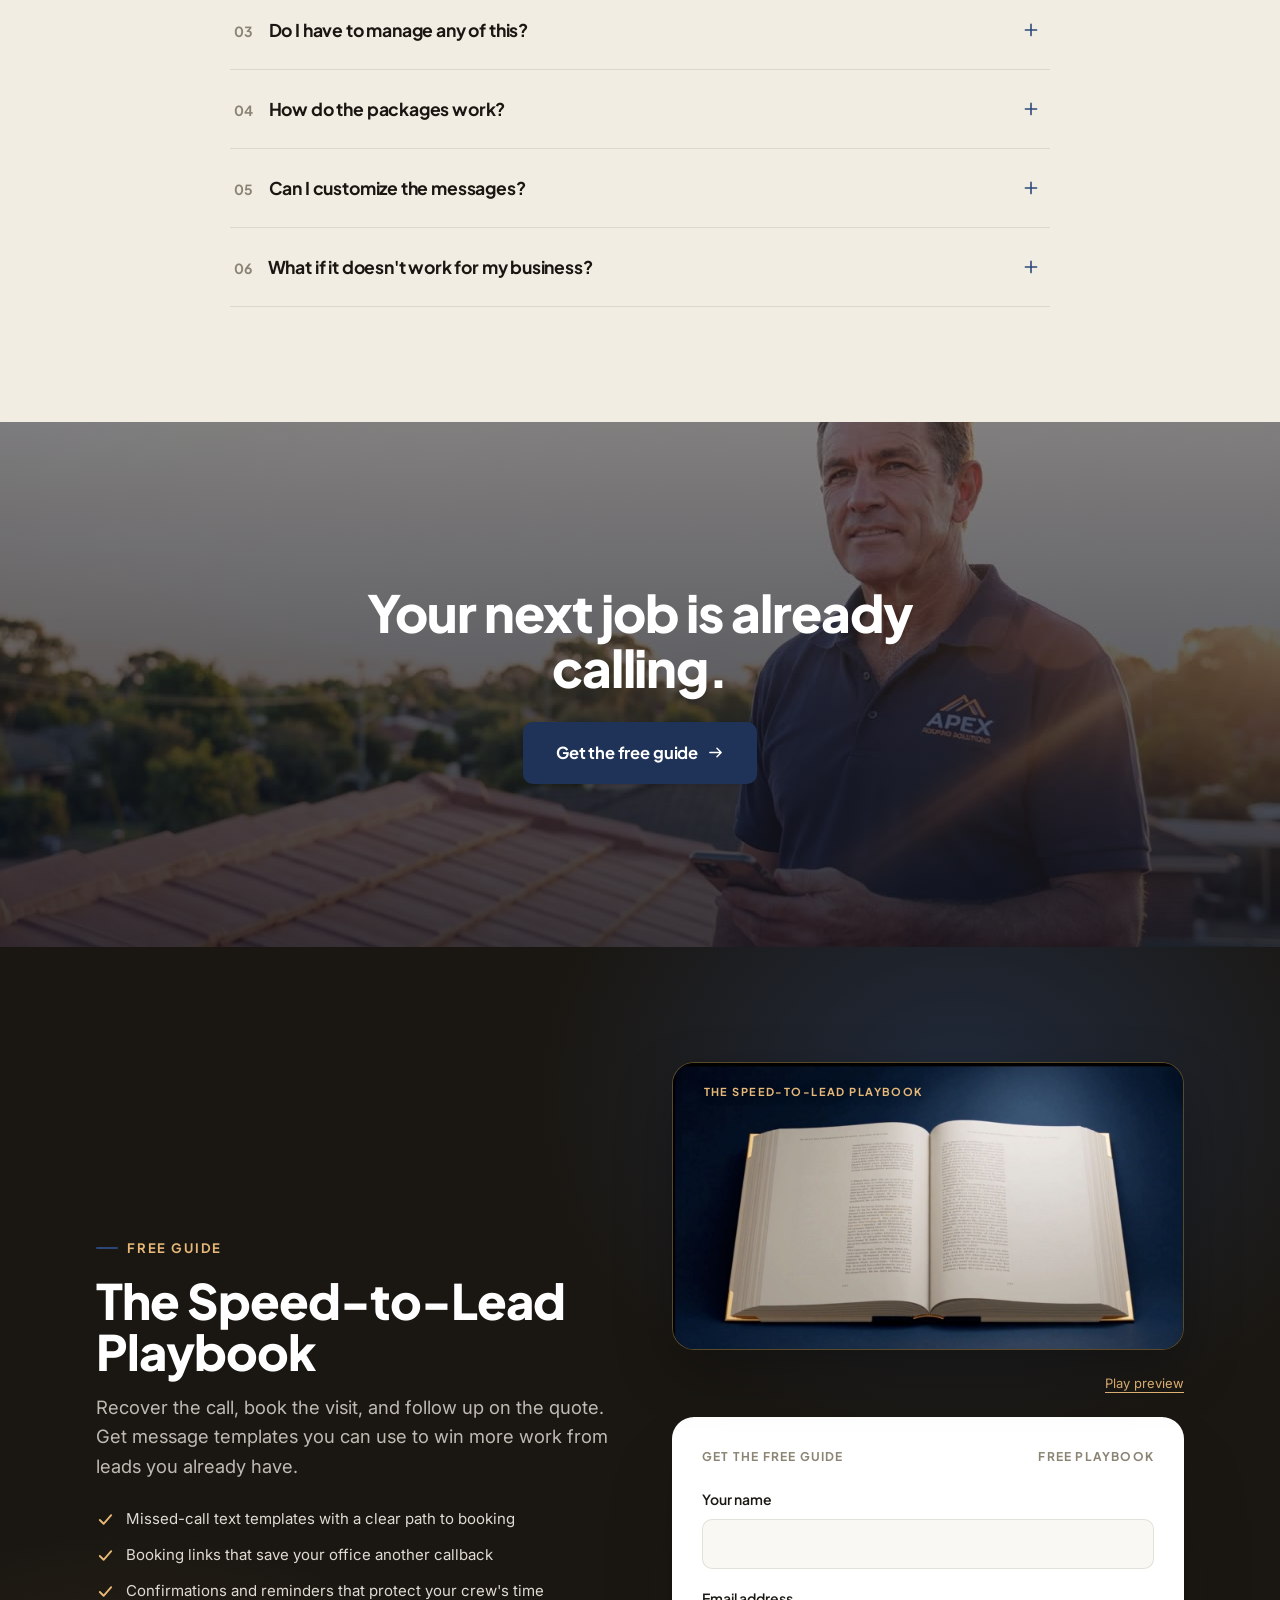
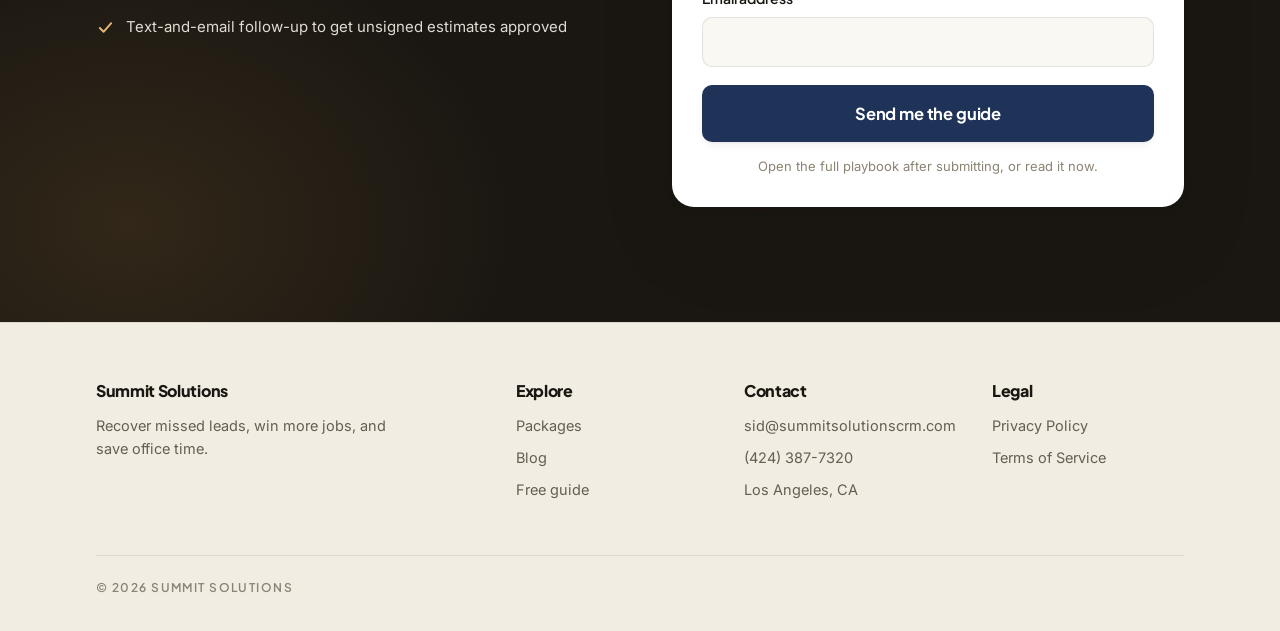
==== commit c738c09e: "Add CTA video band and refresh playbook teaser" ====
--- a/index.html
+++ b/index.html
@@ -429,7 +429,13 @@
   .final ul.assure{list-style:none;margin-top:26px;display:flex;flex-direction:column;gap:12px;}
   .final ul.assure li{display:flex;gap:11px;align-items:center;color:rgba(245,241,232,.9);font-size:15px;}
   .final ul.assure .ic{color:var(--gold-soft);width:19px;height:19px;flex:none;}
-  .playbook-preview{display:block;width:100%;height:auto;aspect-ratio:20/13;background:var(--ink);mix-blend-mode:lighten;}
+  .playbook-stage{position:relative;width:100%;aspect-ratio:16/9;overflow:hidden;border:1px solid rgba(220,176,87,.32);border-radius:var(--r-lg);background:var(--ink);box-shadow:0 22px 56px rgba(0,0,0,.26);margin-bottom:18px;}
+  .playbook-preview{position:absolute;inset:0;display:block;width:100%;height:100%;object-fit:cover;background:var(--ink);}
+  .playbook-kicker{position:absolute;z-index:1;top:7%;left:6%;width:auto;color:var(--gold-soft);font-family:var(--f-display);font-size:clamp(9px,1vw,11px);font-weight:700;letter-spacing:.13em;text-shadow:0 1px 8px rgba(11,18,33,.65);}
+  .playbook-highlight{position:absolute;z-index:1;left:52%;top:60%;width:24%;height:8px;border-radius:2px;background:rgba(235,192,82,.65);box-shadow:0 0 14px rgba(235,192,82,.28);mix-blend-mode:multiply;transform:scaleX(0);transform-origin:left center;animation:playbook-highlight 5s ease-in-out infinite;pointer-events:none;}
+  .playbook-stage.is-paused .playbook-highlight{animation-play-state:paused;}
+  @keyframes playbook-highlight{0%,10%{opacity:0;transform:scaleX(0);}16%{opacity:.8;}46%{opacity:.8;transform:scaleX(1);}60%,100%{opacity:0;transform:scaleX(1);}}
+  @media(prefers-reduced-motion:reduce){.playbook-highlight{animation:none;opacity:.65;transform:scaleX(1);}}
   .preview-toggle{display:block;margin:0 0 18px auto;padding:5px 0;background:none;border:0;color:var(--gold-soft);font:inherit;font-size:13px;text-decoration:underline;text-underline-offset:4px;cursor:pointer;}
   .preview-toggle:focus-visible{outline:2px solid var(--gold-soft);outline-offset:5px;}
   .preview-toggle[hidden]{display:none;}
@@ -491,6 +497,13 @@
   .trade-card img,.trade-card video{width:100%;height:100%;object-fit:cover;display:block;transition:transform .5s cubic-bezier(.2,.7,.3,1);}
   .trade-card:hover img,.trade-card:hover video{transform:scale(1.04);}
   .trade-card figcaption{position:absolute;left:0;right:0;bottom:0;padding:26px 16px 14px;background:linear-gradient(transparent,rgba(22,35,61,.88));color:#fff;font-family:var(--f-display);font-weight:700;font-size:15px;letter-spacing:-.01em;}
+
+  /* cinematic CTA band */
+  .cta-band{position:relative;overflow:hidden;min-height:clamp(340px,44vw,520px);display:grid;place-items:center;text-align:center;}
+  .cta-band-vid{position:absolute;inset:0;width:100%;height:100%;object-fit:cover;z-index:0;}
+  .cta-band::after{content:'';position:absolute;inset:0;z-index:1;background:linear-gradient(180deg,rgba(11,18,33,.5),rgba(11,18,33,.8));}
+  .cta-band-inner{position:relative;z-index:2;padding:48px 26px;display:flex;flex-direction:column;align-items:center;gap:26px;}
+  .cta-band-line{font-family:var(--f-display);font-weight:800;font-size:clamp(1.9rem,4.4vw,3.2rem);letter-spacing:-.02em;color:#fff;max-width:16ch;line-height:1.08;}
 </style>
 <script type="application/ld+json">
 {
@@ -1036,6 +1049,17 @@
   </div>
 </section>
 
+<!-- CINEMATIC CTA BAND -->
+<section class="cta-band" aria-label="Your next job is already calling">
+  <video class="trade-vid cta-band-vid" muted loop playsinline preload="none" poster="assets/hf-cta-band-poster.jpg" aria-hidden="true">
+    <source src="assets/hf-cta-band.mp4" type="video/mp4">
+  </video>
+  <div class="cta-band-inner">
+    <p class="cta-band-line">Your next job is already calling.</p>
+    <a href="#resource" class="btn btn-primary btn-lg">Get the free guide <svg><use href="#i-arrow"/></svg></a>
+  </div>
+</section>
+
 <!-- FREE GUIDE / LEAD MAGNET -->
 <section id="resource" class="final">
   <div class="wrap">
@@ -1052,9 +1076,13 @@
     </div>
 
     <div class="guide-signup">
-      <video class="playbook-preview" id="playbookPreview" width="800" height="520" loop muted playsinline preload="none" poster="assets/playbook-poster.png" aria-hidden="true">
-        <source data-src="assets/playbook-preview.mp4" type="video/mp4">
-      </video>
+      <div class="playbook-stage">
+        <video class="playbook-preview" id="playbookPreview" width="800" height="450" loop muted playsinline preload="none" poster="assets/hf-playbook-poster.png" aria-hidden="true">
+          <source data-src="assets/hf-playbook-teaser.mp4" type="video/mp4">
+        </video>
+        <span class="playbook-kicker" aria-hidden="true">THE SPEED-TO-LEAD PLAYBOOK</span>
+        <span class="playbook-highlight" aria-hidden="true"></span>
+      </div>
       <button type="button" class="preview-toggle" id="previewToggle" aria-controls="playbookPreview" aria-pressed="false" hidden>Pause preview</button>
       <div class="intake reveal">
       <div class="intake-head"><span>Get the free guide</span><span>Free playbook</span></div>
@@ -1288,12 +1316,14 @@
   (function(){
     var video = document.getElementById('playbookPreview');
     var button = document.getElementById('previewToggle');
+    var stage = video.closest('.playbook-stage');
     var source = video.querySelector('source');
     var visible = false, paused = false;
     function update(){
       button.hidden = motionPreference.matches;
       button.setAttribute('aria-pressed', String(paused));
       button.textContent = paused ? 'Play preview' : 'Pause preview';
+      stage.classList.toggle('is-paused', !visible || paused || motionPaused());
       if(!visible || paused || motionPaused()) { video.pause(); return; }
       if(!source.src) { source.src = source.dataset.src; video.load(); }
       video.play().catch(function(){
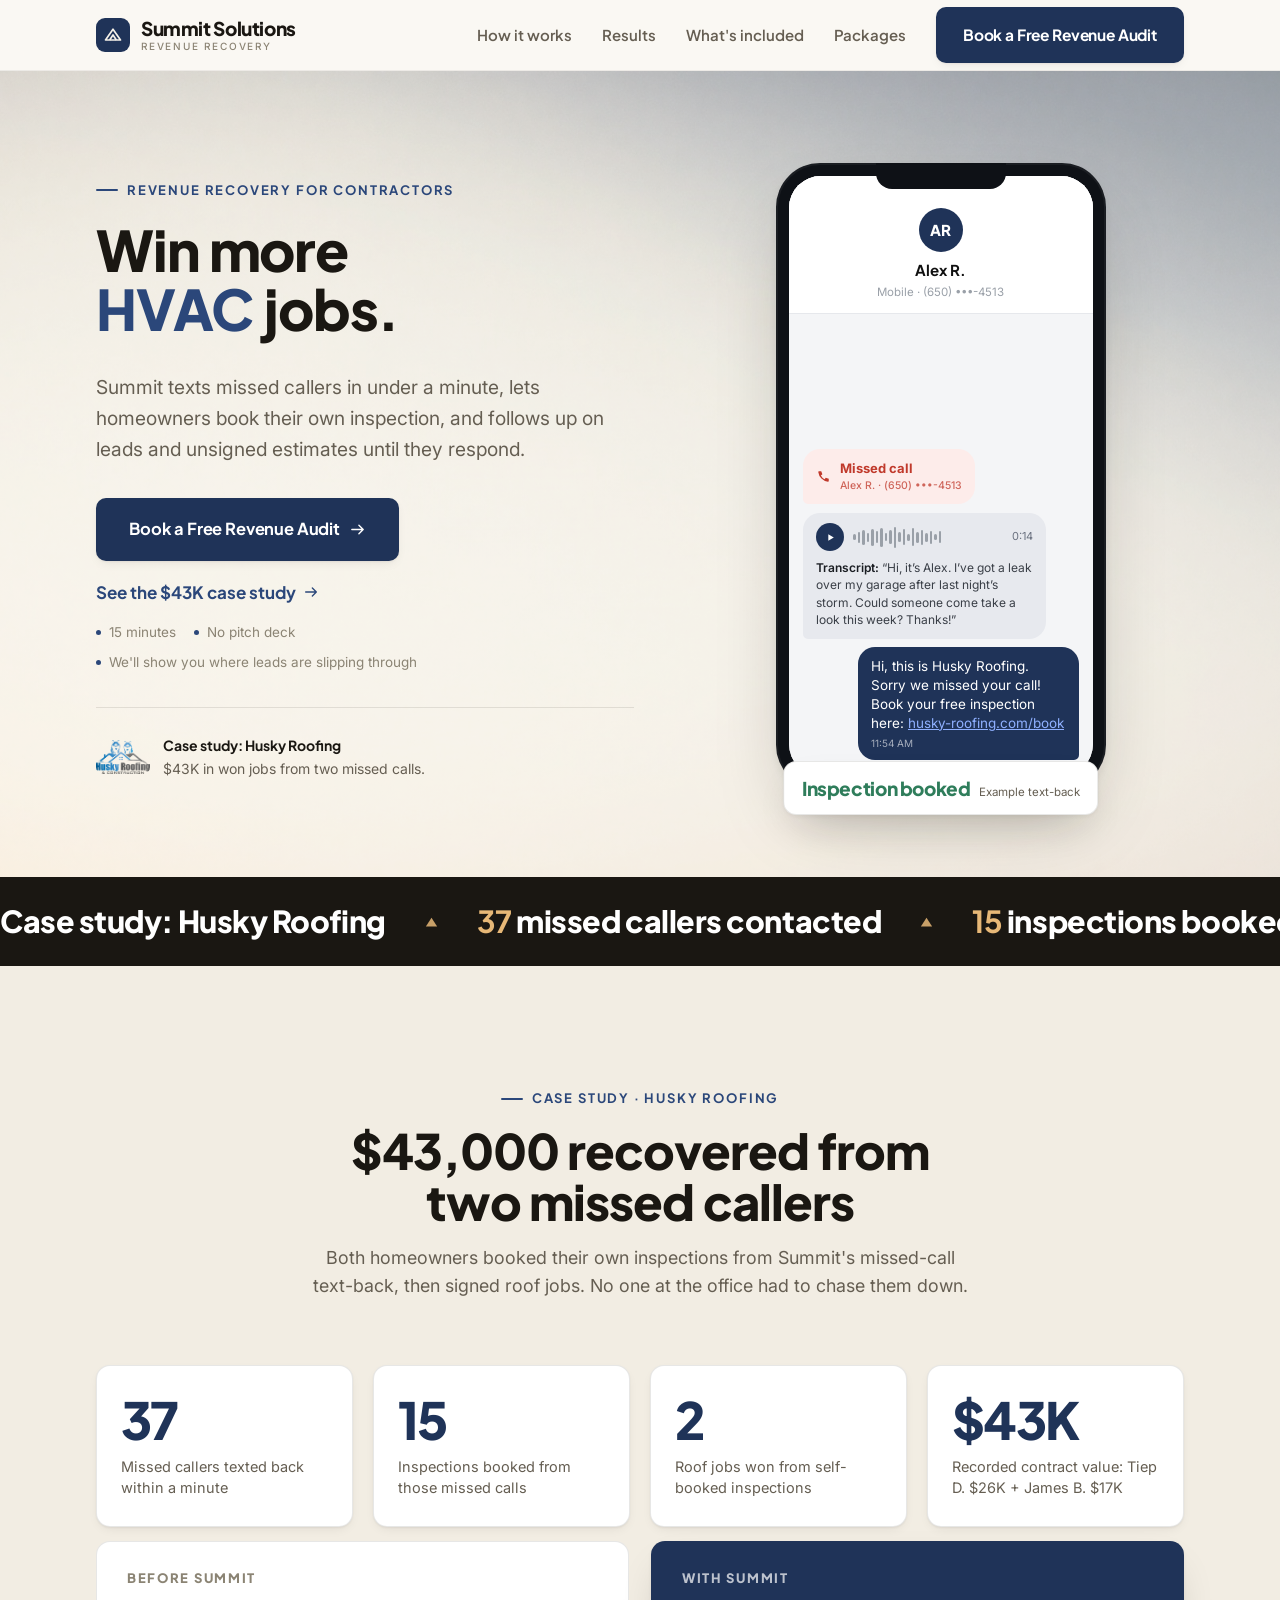
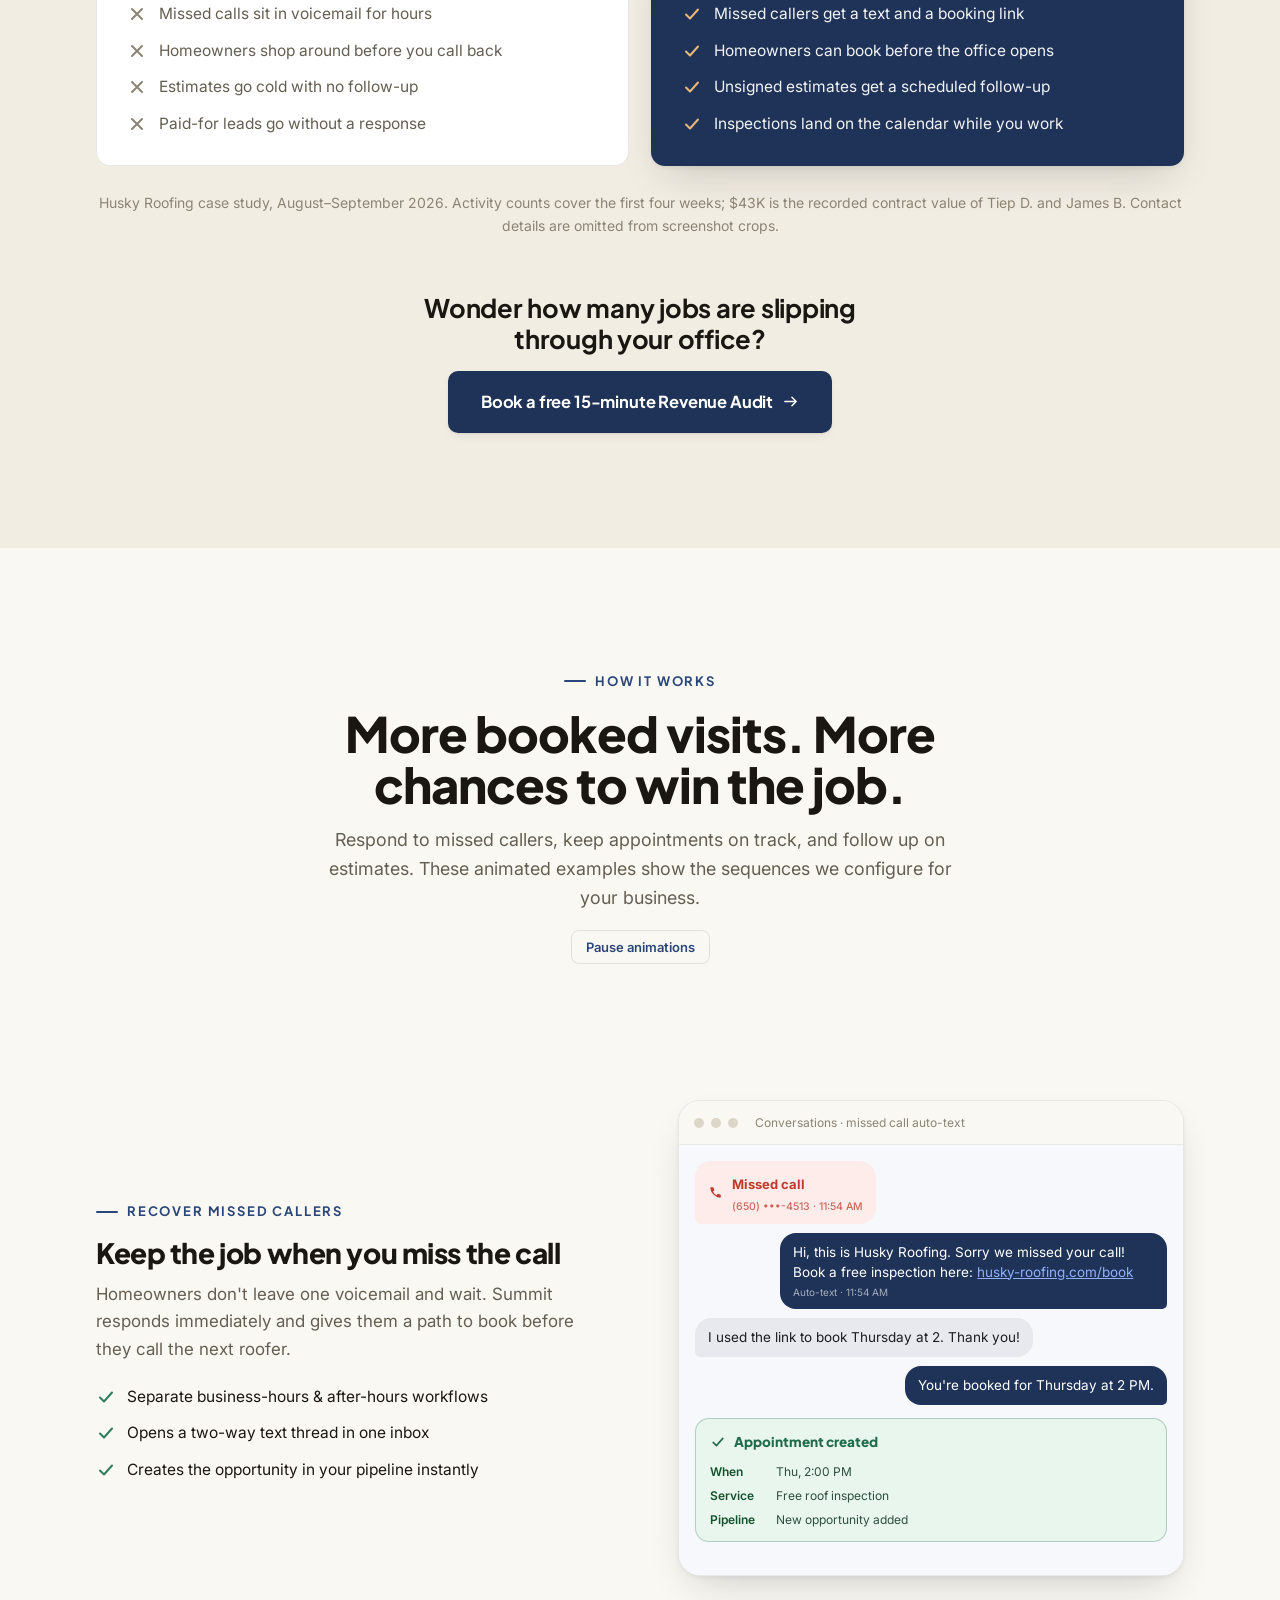
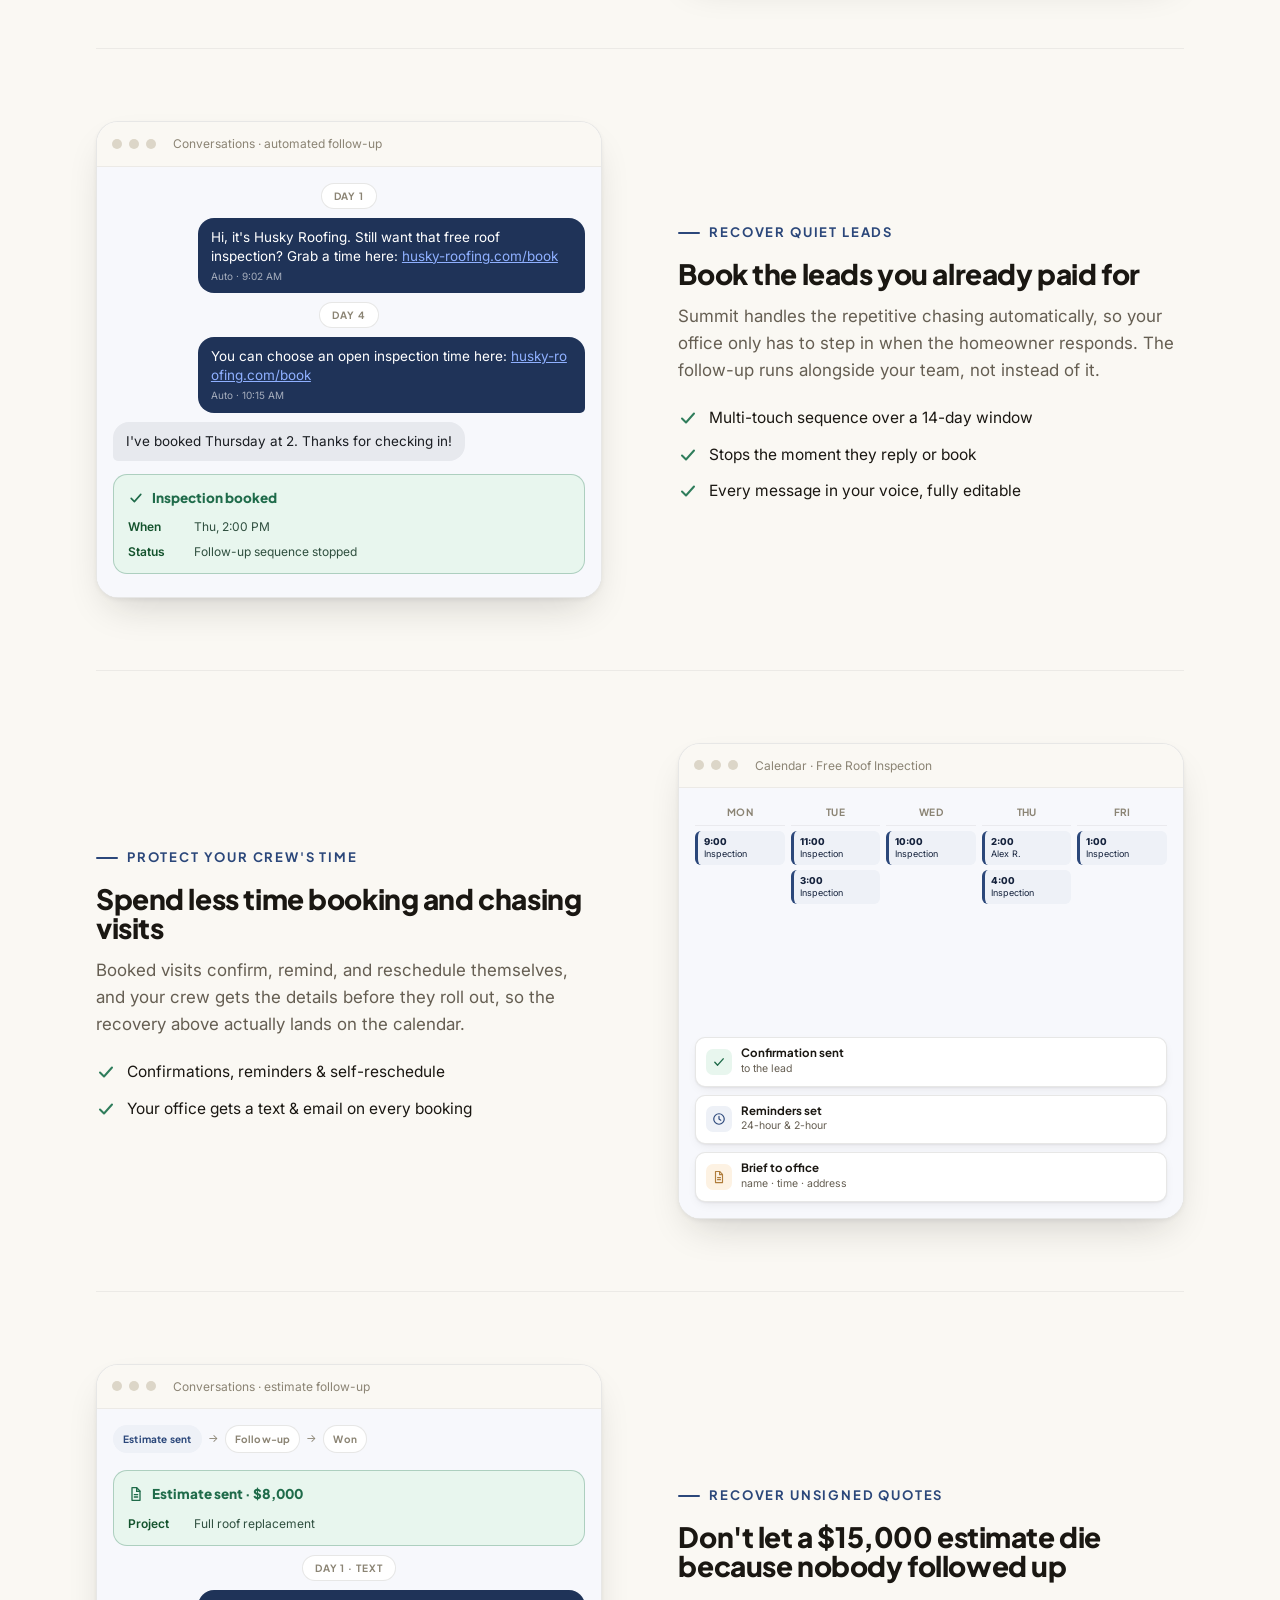
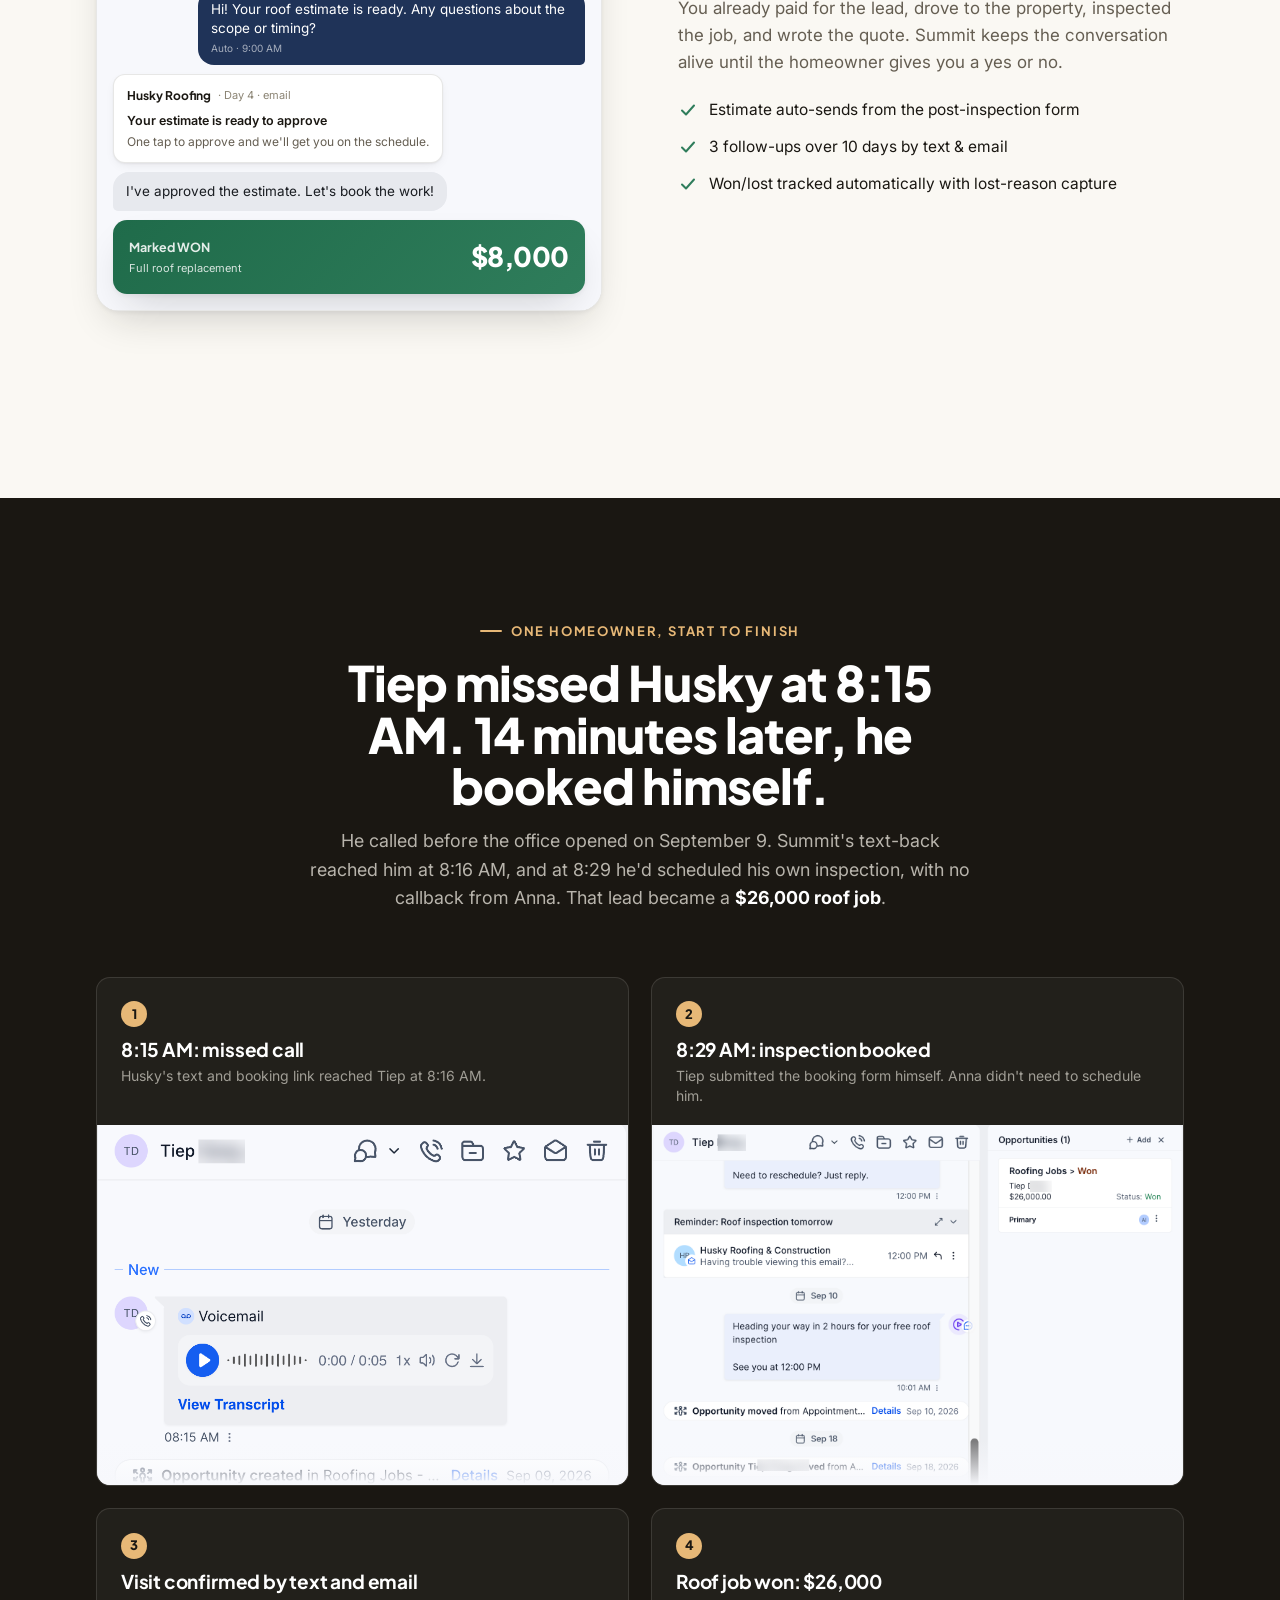
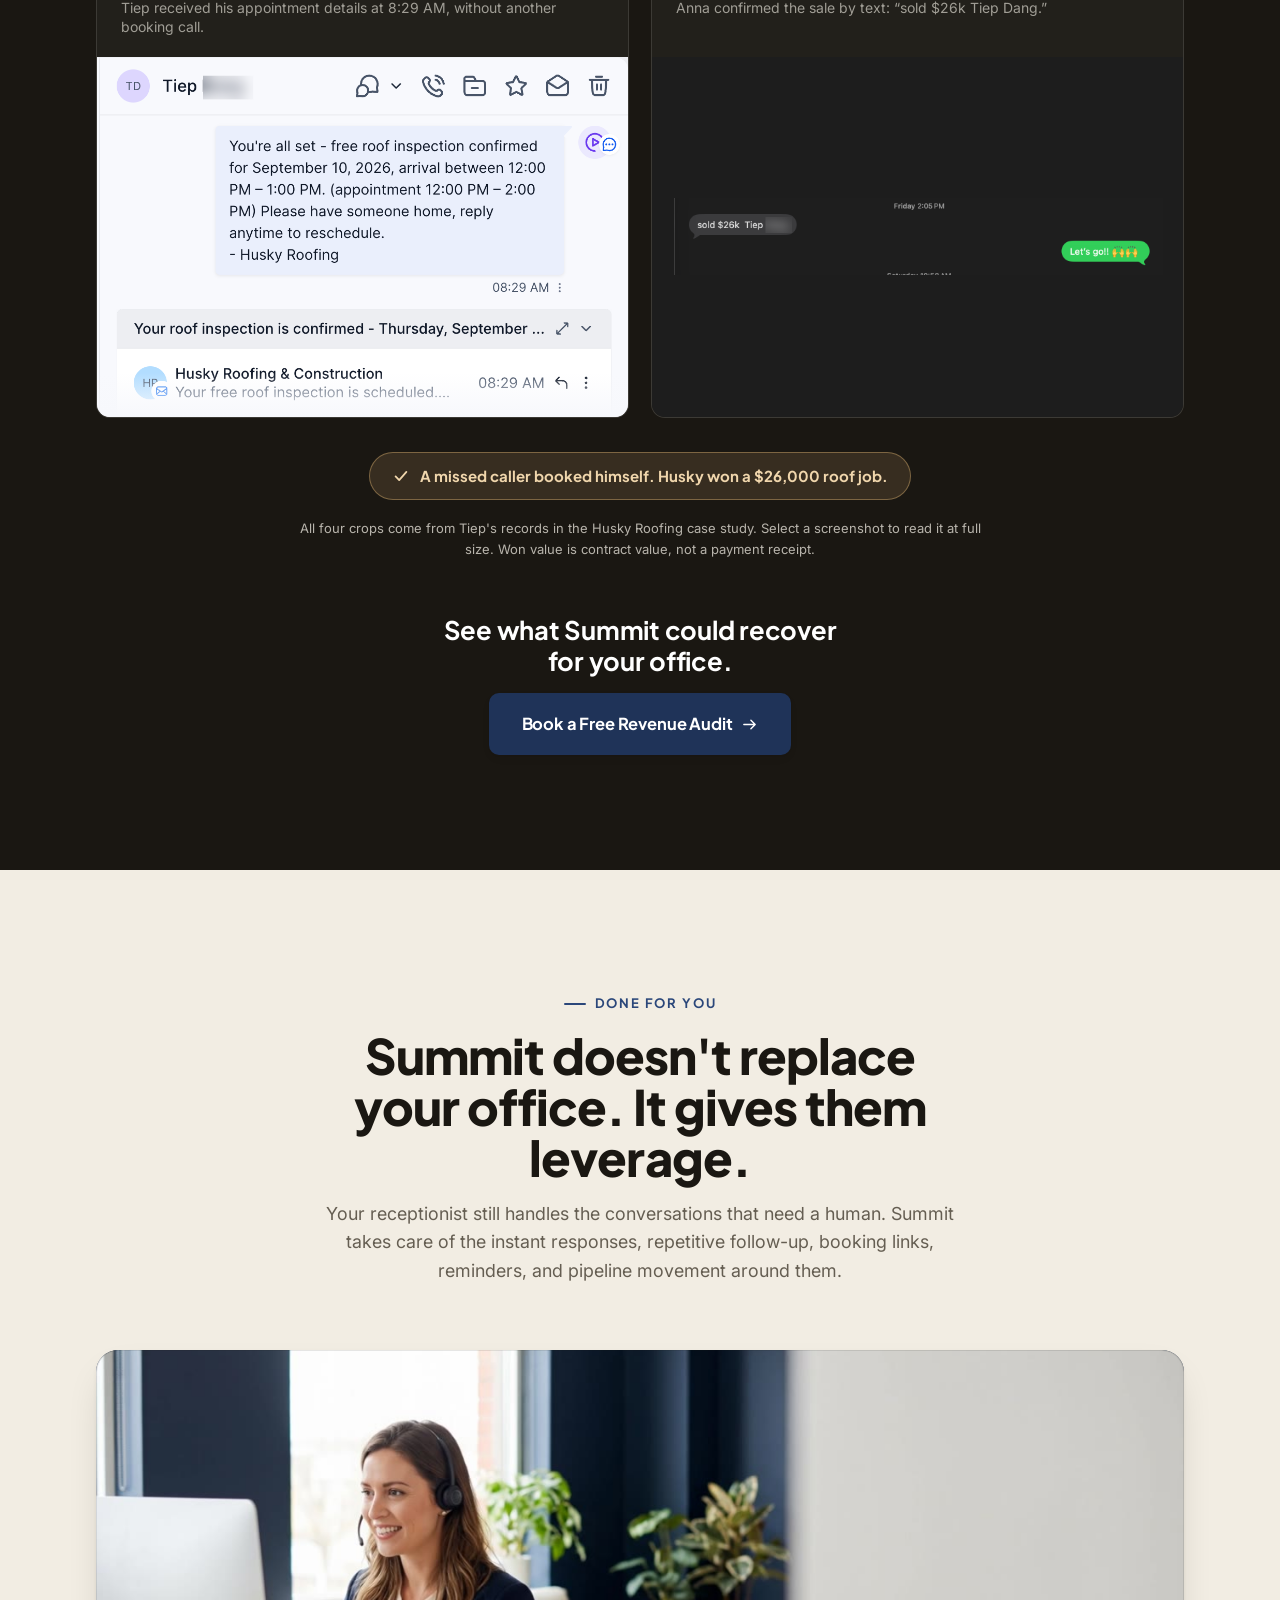
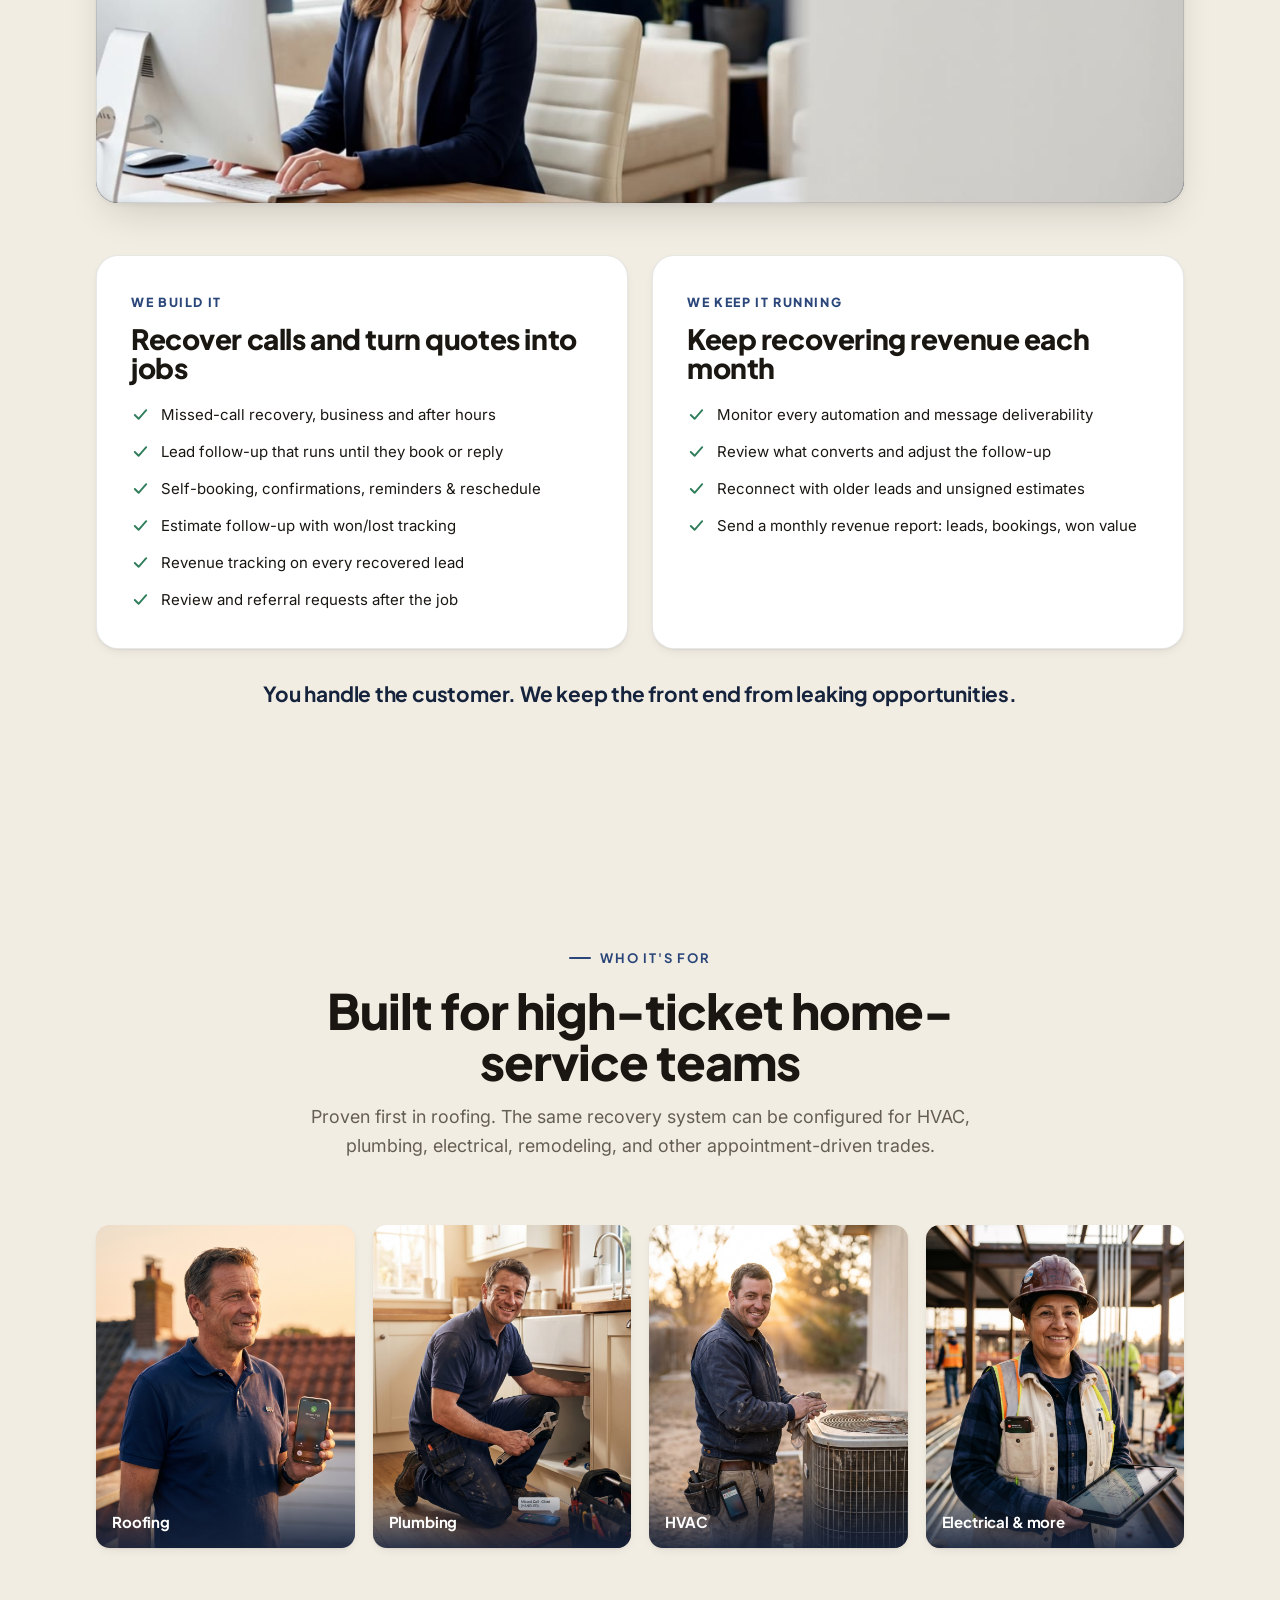
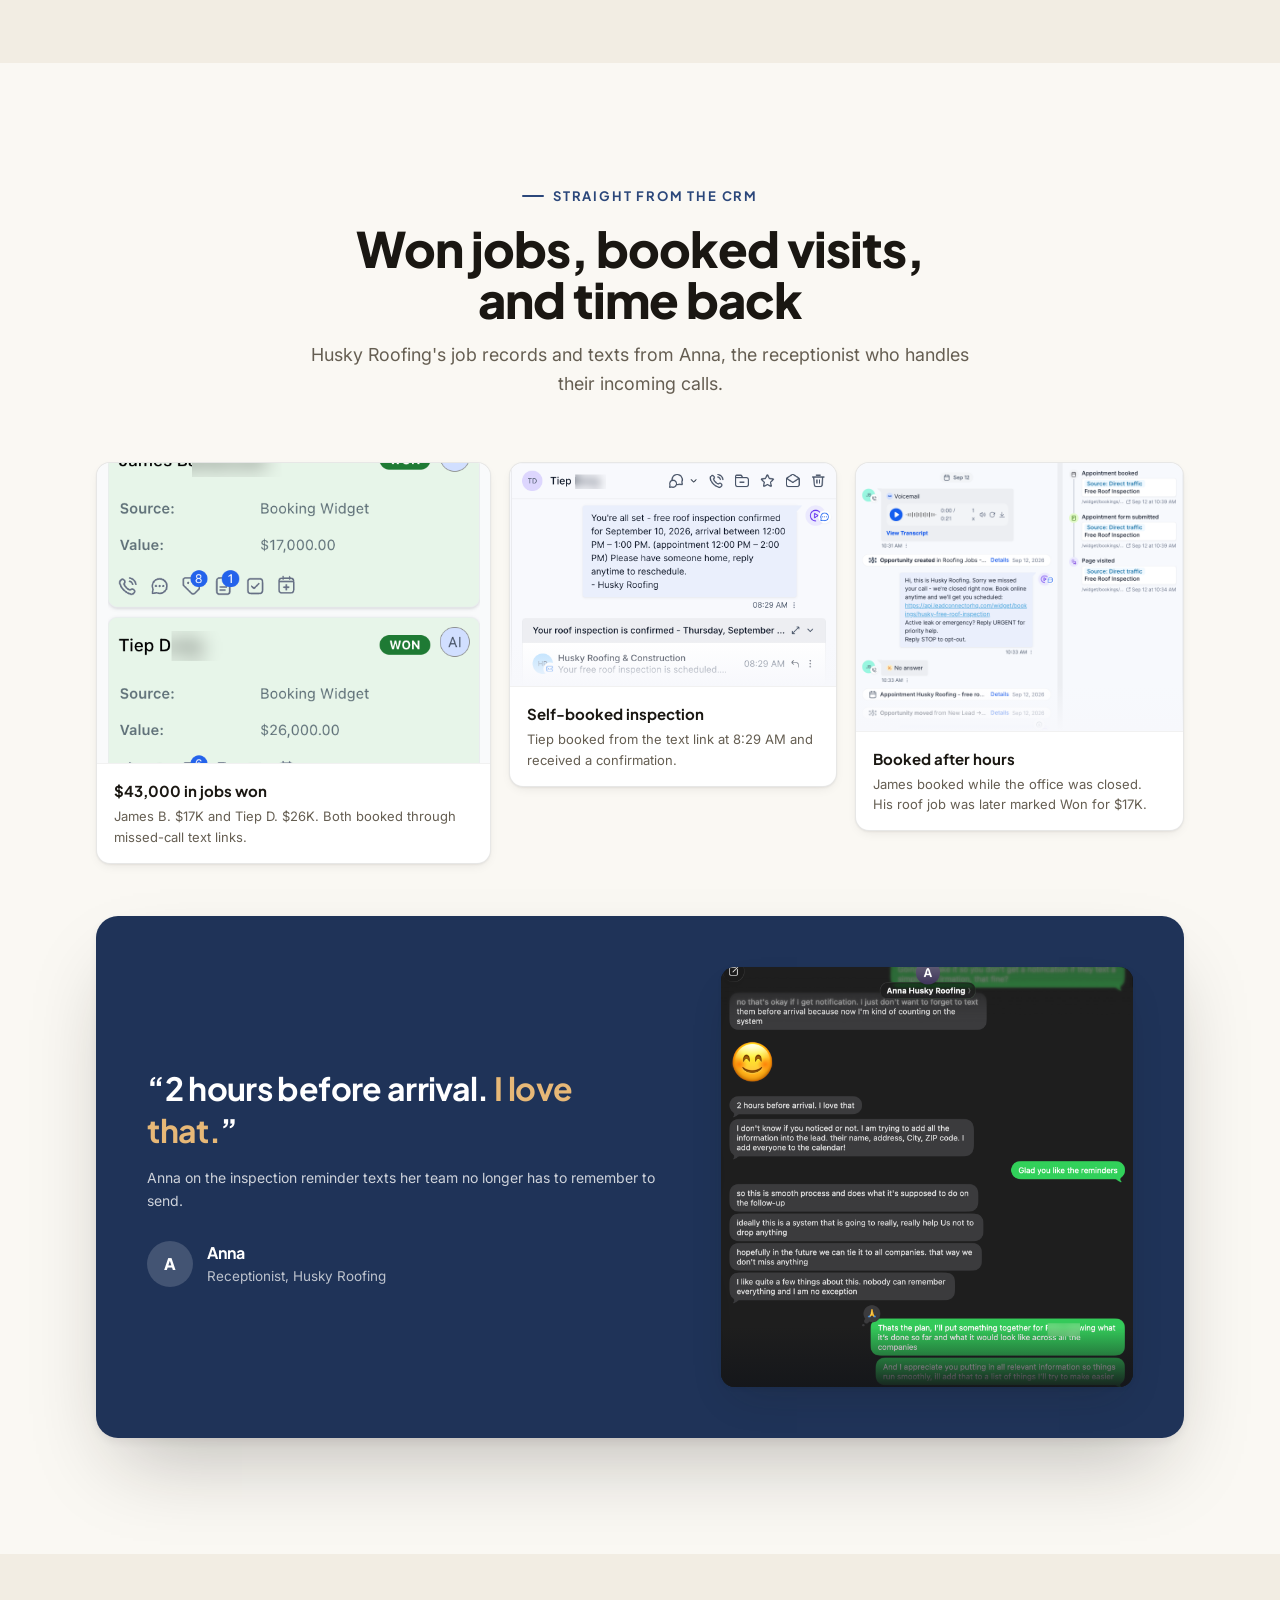
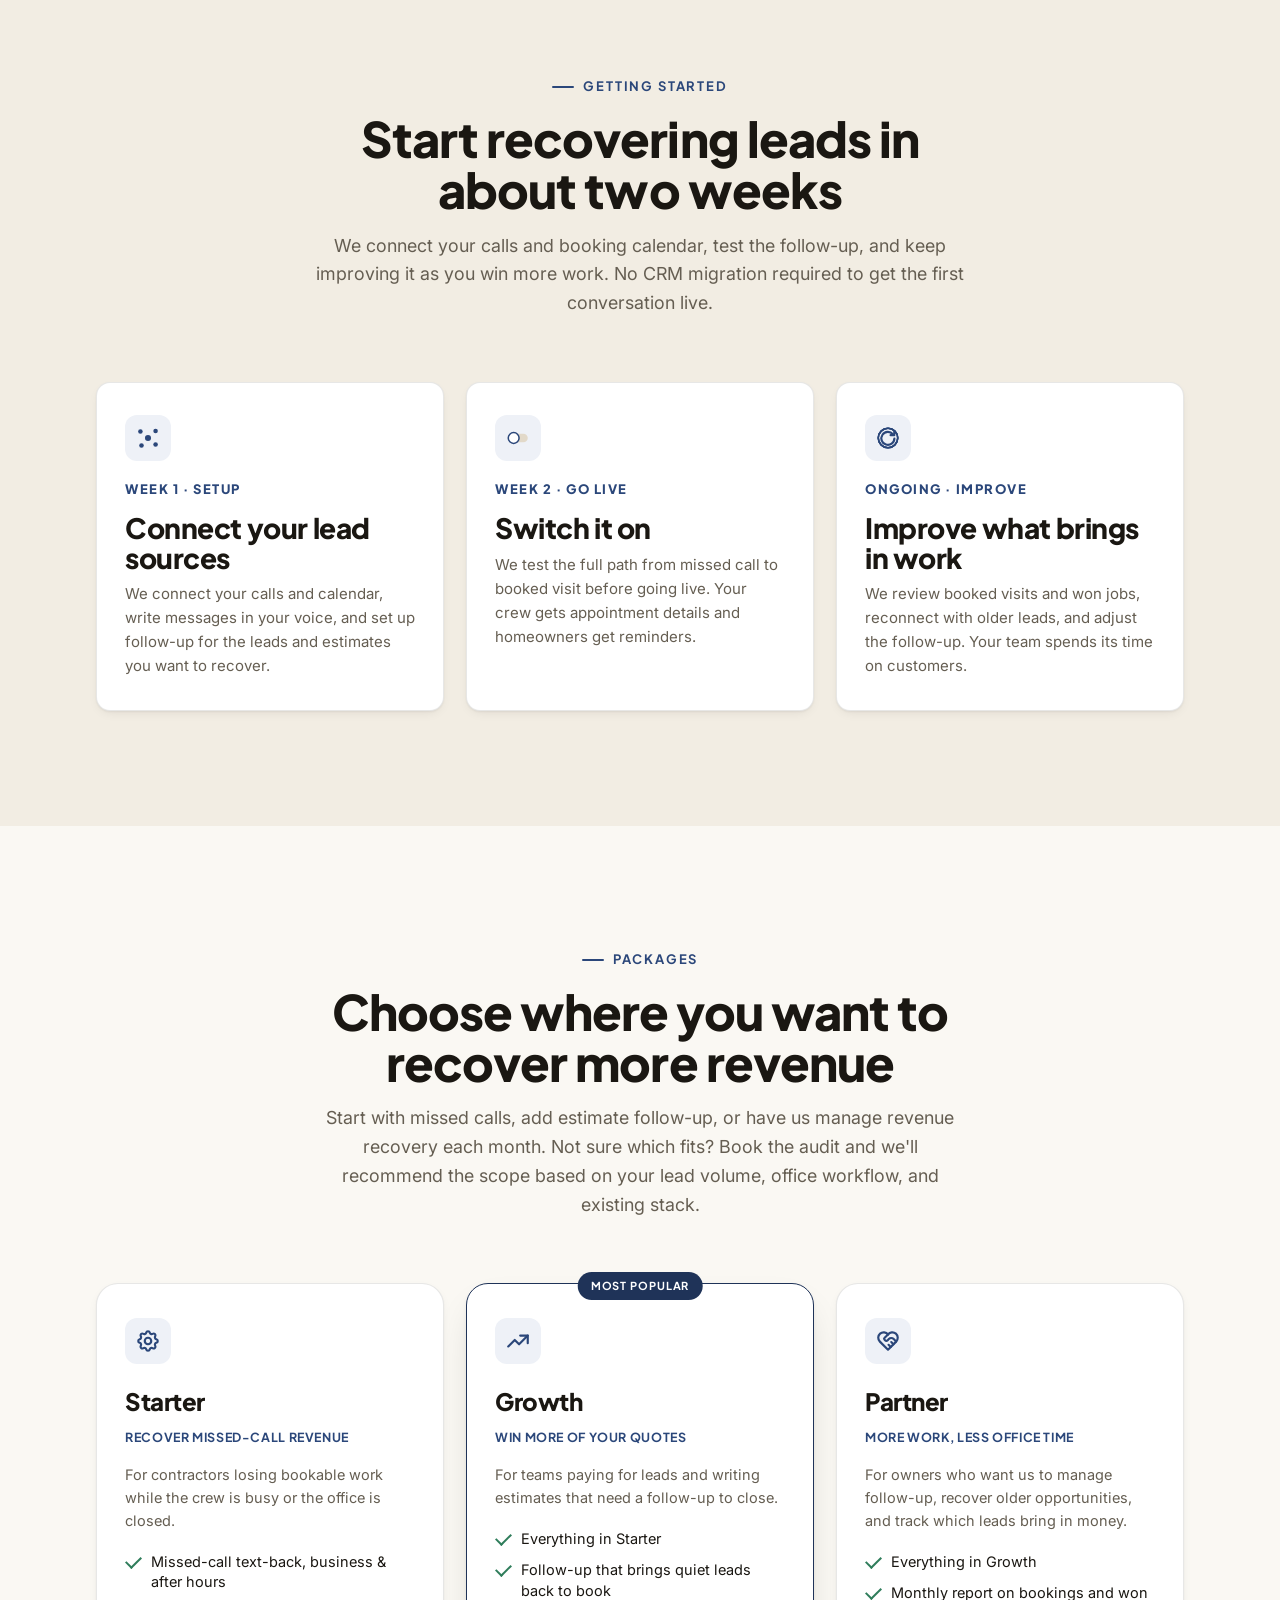
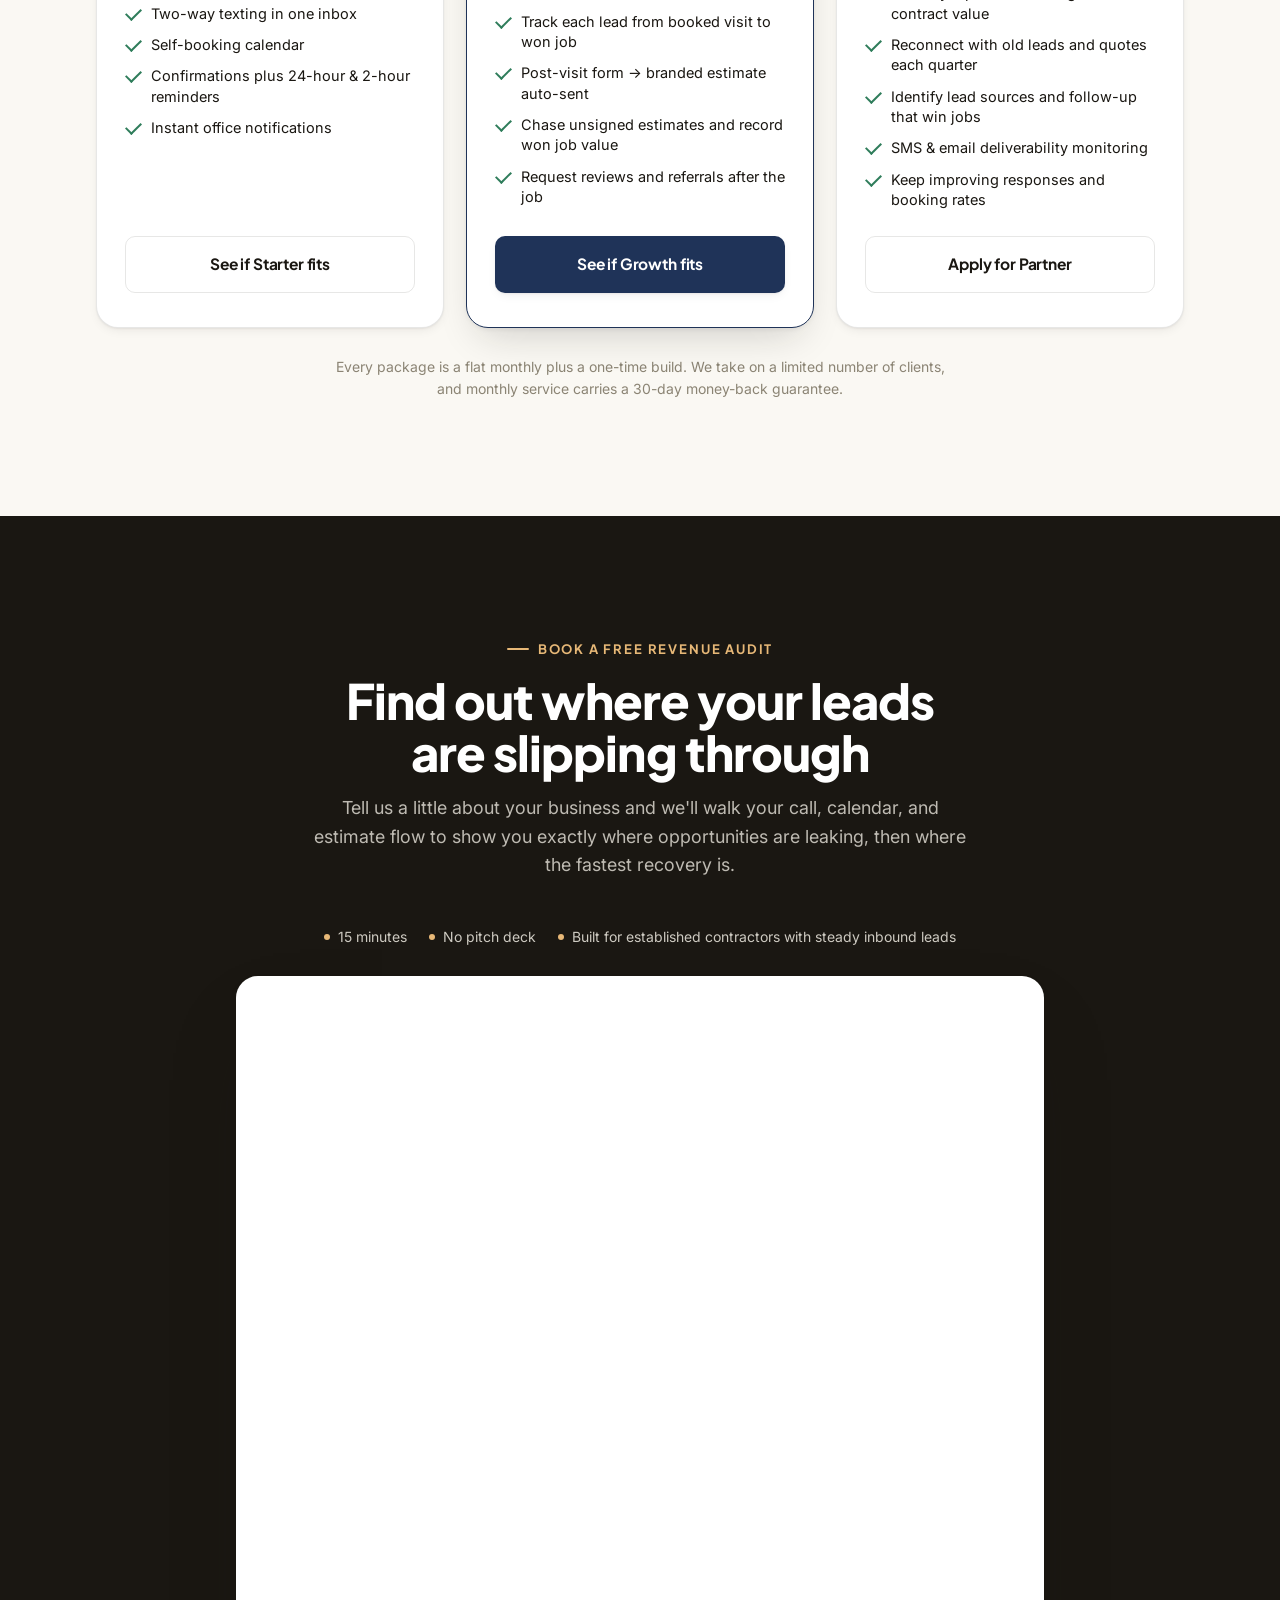
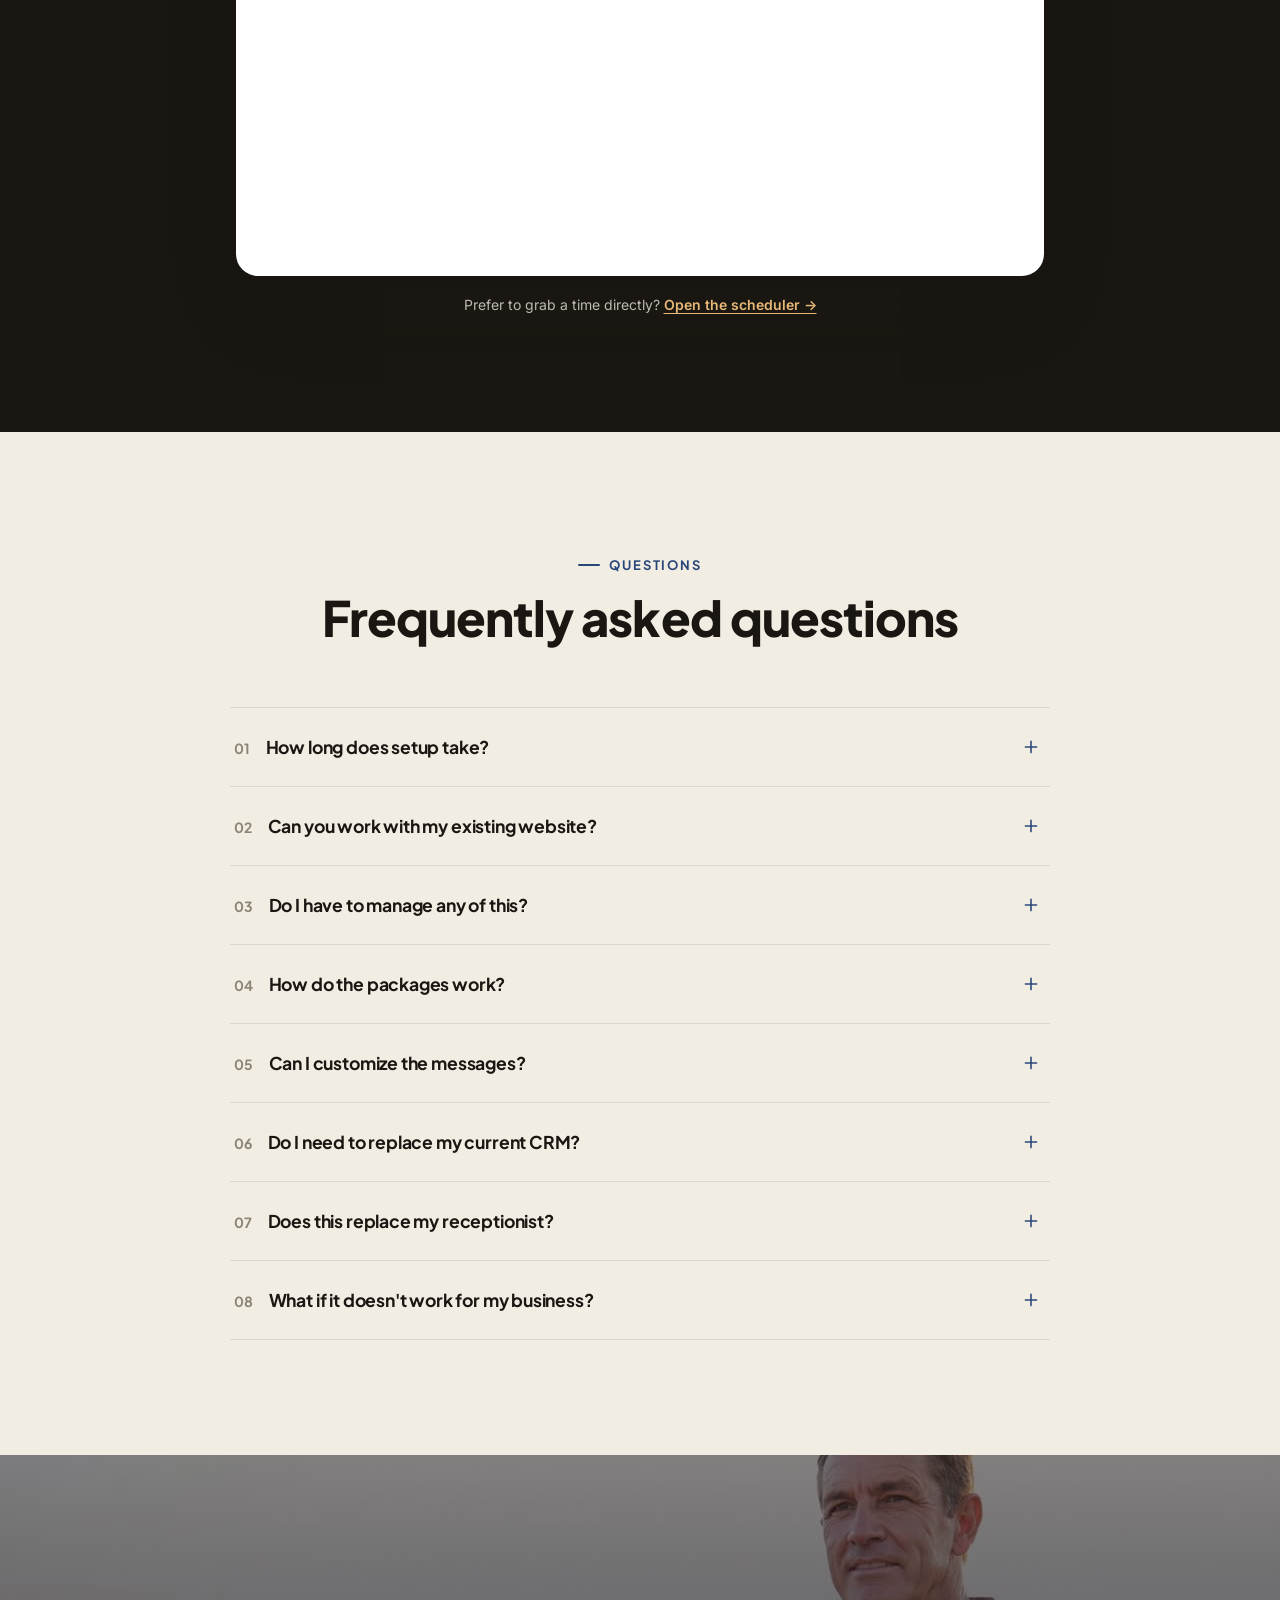
==== commit 7c9c3092: "Rebuild conversion funnel around a Revenue Audit booking Replace the guide-first funnel with a booki" ====
--- a/index.html
+++ b/index.html
@@ -504,6 +504,40 @@
   .cta-band::after{content:'';position:absolute;inset:0;z-index:1;background:linear-gradient(180deg,rgba(11,18,33,.5),rgba(11,18,33,.8));}
   .cta-band-inner{position:relative;z-index:2;padding:48px 26px;display:flex;flex-direction:column;align-items:center;gap:26px;}
   .cta-band-line{font-family:var(--f-display);font-weight:800;font-size:clamp(1.9rem,4.4vw,3.2rem);letter-spacing:-.02em;color:#fff;max-width:16ch;line-height:1.08;}
+
+  /* hero micro-trust line */
+  .hero-micro{display:flex;flex-wrap:wrap;gap:8px 18px;margin-top:16px;font-size:13.5px;color:var(--muted-2);}
+  .hero-micro span{display:inline-flex;align-items:center;gap:8px;}
+  .hero-micro span::before{content:'';flex:none;width:5px;height:5px;border-radius:50%;background:var(--accent-2);}
+
+  /* repeated post-proof CTA */
+  .proof-cta{display:flex;flex-direction:column;align-items:center;gap:16px;text-align:center;margin-top:clamp(38px,5vw,56px);}
+  .proof-cta .pc-q{font-family:var(--f-display);font-weight:700;font-size:clamp(1.2rem,2.4vw,1.6rem);letter-spacing:-.01em;color:var(--ink);max-width:24ch;line-height:1.2;}
+  .proof-cta.on-dark .pc-q{color:#fff;}
+
+  /* included footer line */
+  .inc-foot{margin-top:28px;text-align:center;font-family:var(--f-display);font-weight:700;font-size:clamp(1.05rem,1.8vw,1.3rem);letter-spacing:-.01em;color:var(--accent-ink);}
+
+  /* ambient receptionist / front-desk band */
+  .deskband{position:relative;border-radius:var(--r-lg);overflow:hidden;box-shadow:var(--shadow-md);margin-bottom:clamp(34px,4.5vw,52px);aspect-ratio:2.4/1;background:var(--accent-ink);}
+  .deskband video,.deskband img{width:100%;height:100%;object-fit:cover;display:block;}
+  .deskband::after{content:'';position:absolute;inset:0;pointer-events:none;box-shadow:inset 0 0 0 1px var(--line);border-radius:var(--r-lg);}
+  @media(max-width:720px){.deskband{aspect-ratio:16/11;}}
+
+  /* revenue audit */
+  .audit{background:var(--ink);color:var(--paper);}
+  .audit .wrap{max-width:860px;}
+  .audit .section-head h2{color:#fff;}
+  .audit .section-head p{color:rgba(245,241,232,.75);}
+  .audit .eyebrow{color:var(--gold-soft);}
+  .audit .eyebrow::before{background:var(--gold-soft);}
+  .audit-micro{display:flex;flex-wrap:wrap;justify-content:center;gap:10px 22px;margin:-18px 0 28px;font-size:14px;color:rgba(245,241,232,.82);}
+  .audit-micro span{display:inline-flex;align-items:center;gap:8px;}
+  .audit-micro span::before{content:'';flex:none;width:6px;height:6px;border-radius:50%;background:var(--gold-soft);}
+  .audit-embed{background:#fff;border-radius:var(--r-lg);overflow:hidden;box-shadow:var(--shadow-lg);}
+  .audit-embed iframe{display:block;width:100%;min-height:900px;border:0;}
+  .audit-alt{text-align:center;margin-top:18px;font-size:14px;color:rgba(245,241,232,.75);}
+  .audit-alt a{color:var(--gold-soft);text-decoration:underline;text-underline-offset:3px;font-weight:600;}
 </style>
 <script type="application/ld+json">
 {
@@ -537,6 +571,8 @@
         { "@type": "Question", "name": "Do I have to manage any of this?", "acceptedAnswer": { "@type": "Answer", "text": "We handle setup and checks. Partner adds monthly reporting, older-lead follow-up, and ongoing improvements. Your team handles the visits and the work." } },
         { "@type": "Question", "name": "How do the packages work?", "acceptedAnswer": { "@type": "Answer", "text": "Starter recovers missed calls. Growth adds lead and estimate follow-up. Partner adds monthly management and older-lead recovery. Each has a flat monthly fee plus a one-time setup fee. We scope it with you on a short call." } },
         { "@type": "Question", "name": "Can I customize the messages?", "acceptedAnswer": { "@type": "Answer", "text": "Yes. We dial in the exact wording during setup so it is your voice, and we adjust it anytime your hours, team, or offers change." } },
+        { "@type": "Question", "name": "Do I need to replace my current CRM?", "acceptedAnswer": { "@type": "Answer", "text": "Not necessarily. We first look at your existing call, calendar, and lead workflow and decide what needs to connect or change. Summit is built to recover opportunities, not to force software changes for their own sake." } },
+        { "@type": "Question", "name": "Does this replace my receptionist?", "acceptedAnswer": { "@type": "Answer", "text": "No. Summit handles the repetitive parts around your office team: instant text-back, follow-up, booking, reminders, and pipeline updates. Your staff handles the conversations and customers that need a person." } },
         { "@type": "Question", "name": "What if it doesn't work for my business?", "acceptedAnswer": { "@type": "Answer", "text": "Monthly management comes with a 30-day money-back guarantee. If it is not working in the first month, that month is refunded. The setup fee covers real build work and is non-refundable." } }
       ]
     }
@@ -567,10 +603,10 @@
     </a>
     <div class="nav-links">
       <a href="#how" class="navlink">How it works</a>
+      <a href="#results" class="navlink">Results</a>
       <a href="#included" class="navlink">What's included</a>
       <a href="#packages" class="navlink">Packages</a>
-      <a href="/blog/" class="navlink">Blog</a>
-      <a href="#resource" class="btn btn-primary">Get the free guide</a>
+      <a href="#audit" class="btn btn-primary">Book a Free Revenue Audit</a>
     </div>
   </div>
 </nav>
@@ -583,10 +619,15 @@
       <div class="reveal is-visible">
         <span class="eyebrow">Revenue recovery for contractors</span>
         <h1 aria-label="Win more home service jobs.">Win more<br><span class="slot" id="slot" aria-hidden="true"><span class="reel"><span>roofing</span><span>plumbing</span><span>HVAC</span><span>electrical</span><span>landscaping</span><span>remodeling</span><span>garage door</span><span>painting</span><span>flooring</span><span>solar</span></span></span> jobs.</h1>
-        <p class="hero-lede">Recover missed calls and unsigned estimates. Book more work from the leads you already paid for, while you finish the job.</p>
+        <p class="hero-lede">Summit texts missed callers in under a minute, lets homeowners book their own inspection, and follows up on leads and unsigned estimates until they respond.</p>
         <div class="hero-cta">
-          <a href="#resource" class="btn btn-primary btn-lg">Get the free guide <svg><use href="#i-arrow"/></svg></a>
-          <a href="#how" class="textlink">See it in action <svg><use href="#i-arrow"/></svg></a>
+          <a href="#audit" class="btn btn-primary btn-lg">Book a Free Revenue Audit <svg><use href="#i-arrow"/></svg></a>
+          <a href="#results" class="textlink">See the $43K case study <svg><use href="#i-arrow"/></svg></a>
+        </div>
+        <div class="hero-micro">
+          <span>15 minutes</span>
+          <span>No pitch deck</span>
+          <span>We'll show you where leads are slipping through</span>
         </div>
         <div class="hero-trust">
           <img src="assets/husky-logo.webp" alt="Husky Roofing logo">
@@ -631,11 +672,11 @@
     <div class="marquee-track">
       <span class="m-item">Case study: Husky Roofing</span>
       <span class="m-dot"><svg viewBox="0 0 24 24"><path d="M3 20L12 6l9 14z" fill="currentColor"/></svg></span>
-      <span class="m-item"><b>37</b> missed calls saved</span>
+      <span class="m-item"><b>37</b> missed callers contacted</span>
       <span class="m-dot"><svg viewBox="0 0 24 24"><path d="M3 20L12 6l9 14z" fill="currentColor"/></svg></span>
-      <span class="m-item"><b>32</b> inspections booked</span>
+      <span class="m-item"><b>15</b> inspections booked from missed calls</span>
       <span class="m-dot"><svg viewBox="0 0 24 24"><path d="M3 20L12 6l9 14z" fill="currentColor"/></svg></span>
-      <span class="m-item"><b>15</b> recovered from missed calls</span>
+      <span class="m-item"><b>2</b> roof jobs won</span>
       <span class="m-dot"><svg viewBox="0 0 24 24"><path d="M3 20L12 6l9 14z" fill="currentColor"/></svg></span>
       <span class="m-item"><b>$43K</b> in jobs won</span>
       <span class="m-dot"><svg viewBox="0 0 24 24"><path d="M3 20L12 6l9 14z" fill="currentColor"/></svg></span>
@@ -643,11 +684,11 @@
     <div class="marquee-track" aria-hidden="true">
       <span class="m-item">Case study: Husky Roofing</span>
       <span class="m-dot"><svg viewBox="0 0 24 24"><path d="M3 20L12 6l9 14z" fill="currentColor"/></svg></span>
-      <span class="m-item"><b>37</b> missed calls saved</span>
+      <span class="m-item"><b>37</b> missed callers contacted</span>
       <span class="m-dot"><svg viewBox="0 0 24 24"><path d="M3 20L12 6l9 14z" fill="currentColor"/></svg></span>
-      <span class="m-item"><b>32</b> inspections booked</span>
+      <span class="m-item"><b>15</b> inspections booked from missed calls</span>
       <span class="m-dot"><svg viewBox="0 0 24 24"><path d="M3 20L12 6l9 14z" fill="currentColor"/></svg></span>
-      <span class="m-item"><b>15</b> recovered from missed calls</span>
+      <span class="m-item"><b>2</b> roof jobs won</span>
       <span class="m-dot"><svg viewBox="0 0 24 24"><path d="M3 20L12 6l9 14z" fill="currentColor"/></svg></span>
       <span class="m-item"><b>$43K</b> in jobs won</span>
       <span class="m-dot"><svg viewBox="0 0 24 24"><path d="M3 20L12 6l9 14z" fill="currentColor"/></svg></span>
@@ -660,14 +701,14 @@
   <div class="wrap">
     <div class="section-head center">
       <span class="eyebrow">Case study · Husky Roofing</span>
-      <h2>Recover the work hiding in your missed calls</h2>
-      <p>Husky Roofing brought missed callers back into the conversation. Two homeowners booked their own inspections and later signed $43,000 in roof jobs.</p>
+      <h2>$43,000 recovered from two missed callers</h2>
+      <p>Both homeowners booked their own inspections from Summit's missed-call text-back, then signed roof jobs. No one at the office had to chase them down.</p>
     </div>
     <div class="stats-grid">
       <div class="stat-card reveal"><div class="n">37</div><div class="l">Missed callers texted back within a minute</div></div>
-      <div class="stat-card reveal"><div class="n">32</div><div class="l">Inspections booked across the tracked lead pipeline</div></div>
-      <div class="stat-card reveal"><div class="n">15</div><div class="l">Inspections booked from missed calls</div></div>
-      <div class="stat-card reveal"><div class="n">$43K</div><div class="l">Won contract value: Tiep D. $26K + James B. $17K</div></div>
+      <div class="stat-card reveal"><div class="n">15</div><div class="l">Inspections booked from those missed calls</div></div>
+      <div class="stat-card reveal"><div class="n">2</div><div class="l">Roof jobs won from self-booked inspections</div></div>
+      <div class="stat-card reveal"><div class="n">$43K</div><div class="l">Recorded contract value: Tiep D. $26K + James B. $17K</div></div>
     </div>
     <div class="ba-grid reveal">
       <div class="ba-card before">
@@ -690,6 +731,10 @@
       </div>
     </div>
     <p class="stats-note">Husky Roofing case study, August–September 2026. Activity counts cover the first four weeks; $43K is the recorded contract value of Tiep D. and James B. Contact details are omitted from screenshot crops.</p>
+    <div class="proof-cta reveal">
+      <p class="pc-q">Wonder how many jobs are slipping through your office?</p>
+      <a href="#audit" class="btn btn-primary btn-lg">Book a free 15-minute Revenue Audit <svg><use href="#i-arrow"/></svg></a>
+    </div>
   </div>
 </section>
 
@@ -707,7 +752,7 @@
       <div class="f-text">
         <span class="eyebrow">Recover missed callers</span>
         <h3>Keep the job when you miss the call</h3>
-        <p class="f-desc">A missed caller gets a text with a booking link. They can schedule an inspection while you stay on the job, including after hours.</p>
+        <p class="f-desc">Homeowners don't leave one voicemail and wait. Summit responds immediately and gives them a path to book before they call the next roofer.</p>
         <ul>
           <li><svg class="ic"><use href="#i-check"/></svg> Separate business-hours &amp; after-hours workflows</li>
           <li><svg class="ic"><use href="#i-check"/></svg> Opens a two-way text thread in one inbox</li>
@@ -731,7 +776,7 @@
       <div class="f-text">
         <span class="eyebrow">Recover quiet leads</span>
         <h3>Book the leads you already paid for</h3>
-        <p class="f-desc">Reach homeowners who were busy when you first replied. Follow-up texts and calls give them another chance to book, without adding a callback list to your day.</p>
+        <p class="f-desc">Summit handles the repetitive chasing automatically, so your office only has to step in when the homeowner responds. The follow-up runs alongside your team, not instead of it.</p>
         <ul>
           <li><svg class="ic"><use href="#i-check"/></svg> Multi-touch sequence over a 14-day window</li>
           <li><svg class="ic"><use href="#i-check"/></svg> Stops the moment they reply or book</li>
@@ -756,9 +801,8 @@
       <div class="f-text">
         <span class="eyebrow">Protect your crew's time</span>
         <h3>Spend less time booking and chasing visits</h3>
-        <p class="f-desc">Homeowners choose an open slot, get confirmations and reminders, and can reschedule. Your crew gets the job details before the visit, saving office calls and wasted trips.</p>
+        <p class="f-desc">Booked visits confirm, remind, and reschedule themselves, and your crew gets the details before they roll out, so the recovery above actually lands on the calendar.</p>
         <ul>
-          <li><svg class="ic"><use href="#i-check"/></svg> Real-time calendar the lead books directly</li>
           <li><svg class="ic"><use href="#i-check"/></svg> Confirmations, reminders &amp; self-reschedule</li>
           <li><svg class="ic"><use href="#i-check"/></svg> Your office gets a text &amp; email on every booking</li>
         </ul>
@@ -786,8 +830,8 @@
     <div class="feature flip">
       <div class="f-text">
         <span class="eyebrow">Recover unsigned quotes</span>
-        <h3>Get a decision on the estimate you sent</h3>
-        <p class="f-desc">You already spent time on the visit and quote. A three-touch text-and-email sequence over 10 days brings the estimate back to the homeowner and makes approval easy.</p>
+        <h3>Don't let a $15,000 estimate die because nobody followed up</h3>
+        <p class="f-desc">You already paid for the lead, drove to the property, inspected the job, and wrote the quote. Summit keeps the conversation alive until the homeowner gives you a yes or no.</p>
         <ul>
           <li><svg class="ic"><use href="#i-check"/></svg> Estimate auto-sends from the post-inspection form</li>
           <li><svg class="ic"><use href="#i-check"/></svg> 3 follow-ups over 10 days by text &amp; email</li>
@@ -816,8 +860,8 @@
   <div class="wrap">
     <div class="section-head center">
       <span class="eyebrow">One homeowner, start to finish</span>
-      <h2>One missed call. One $26,000 job won.</h2>
-      <p>Tiep D. called Husky Roofing before the office opened on September 9. He booked his own inspection through the text-back link 14 minutes later. Husky later recorded his roof job as Won for $26,000.</p>
+      <h2>Tiep missed Husky at 8:15 AM. 14 minutes later, he booked himself.</h2>
+      <p>He called before the office opened on September 9. Summit's text-back reached him at 8:16 AM, and at 8:29 he'd scheduled his own inspection, with no callback from Anna. That lead became a <b style="color:#fff">$26,000 roof job</b>.</p>
     </div>
     <div class="cycle-track">
       <div class="cy-step reveal">
@@ -840,6 +884,10 @@
     <div class="cycle-outcome">
       <span class="tagpill"><svg aria-hidden="true" style="width:18px;height:18px"><use href="#i-check"/></svg> A missed caller booked himself. Husky won a $26,000 roof job.</span>
       <p class="cycle-evidence">All four crops come from Tiep's records in the Husky Roofing case study. Select a screenshot to read it at full size. Won value is contract value, not a payment receipt.</p>
+      <div class="proof-cta on-dark reveal">
+        <p class="pc-q">See what Summit could recover for your office.</p>
+        <a href="#audit" class="btn btn-primary btn-lg">Book a Free Revenue Audit <svg><use href="#i-arrow"/></svg></a>
+      </div>
     </div>
   </div>
 </section>
@@ -849,41 +897,39 @@
   <div class="wrap">
     <div class="section-head center">
       <span class="eyebrow">Done for you</span>
-      <h2>Win more work without adding office hours</h2>
-      <p>We handle the follow-up and booking setup. You get scheduled visits, a clear view of won jobs, and fewer leads to chase between projects.</p>
-    </div>
+      <h2>Summit doesn't replace your office. It gives them leverage.</h2>
+      <p>Your receptionist still handles the conversations that need a human. Summit takes care of the instant responses, repetitive follow-up, booking links, reminders, and pipeline movement around them.</p>
+    </div>
+    <figure class="deskband reveal">
+      <video class="trade-vid" muted loop playsinline preload="metadata" poster="assets/receptionist.jpg" aria-label="A front-desk receptionist working calmly at her computer">
+        <source src="assets/receptionist.mp4" type="video/mp4">
+      </video>
+    </figure>
     <div class="inc-grid">
       <div class="inc-card reveal">
-        <div class="k">The build</div>
+        <div class="k">We build it</div>
         <h3>Recover calls and turn quotes into jobs</h3>
         <ul>
-          <li><svg class="ic"><use href="#i-check"/></svg> Your business number and lead conversations in one place</li>
-          <li><svg class="ic"><use href="#i-check"/></svg> Missed-call text-back during and after business hours</li>
-          <li><svg class="ic"><use href="#i-check"/></svg> Self-booking calendar, confirmations &amp; reminder sequence</li>
-          <li><svg class="ic"><use href="#i-check"/></svg> Self-service reschedule &amp; instant office notifications</li>
-          <li><svg class="ic"><use href="#i-check"/></svg> See which leads need a visit, quote, or decision</li>
-          <li><svg class="ic"><use href="#i-check"/></svg> Post-inspection form → branded estimate auto-sent</li>
-          <li><svg class="ic"><use href="#i-check"/></svg> Estimate nurture, won/lost automation &amp; revenue logging</li>
-          <li><svg class="ic"><use href="#i-check"/></svg> Ask completed-job customers for reviews and referrals</li>
-          <li><svg class="ic"><use href="#i-check"/></svg> End-to-end testing &amp; training before go-live</li>
+          <li><svg class="ic"><use href="#i-check"/></svg> Missed-call recovery, business and after hours</li>
+          <li><svg class="ic"><use href="#i-check"/></svg> Lead follow-up that runs until they book or reply</li>
+          <li><svg class="ic"><use href="#i-check"/></svg> Self-booking, confirmations, reminders &amp; reschedule</li>
+          <li><svg class="ic"><use href="#i-check"/></svg> Estimate follow-up with won/lost tracking</li>
+          <li><svg class="ic"><use href="#i-check"/></svg> Revenue tracking on every recovered lead</li>
+          <li><svg class="ic"><use href="#i-check"/></svg> Review and referral requests after the job</li>
         </ul>
       </div>
       <div class="inc-card reveal">
-        <div class="k">The partnership</div>
+        <div class="k">We keep it running</div>
         <h3>Keep recovering revenue each month</h3>
         <ul>
-          <li><svg class="ic"><use href="#i-check"/></svg> We manage the follow-up so your team can focus on jobs</li>
-          <li><svg class="ic"><use href="#i-check"/></svg> We check that texts, reminders, and booking links work</li>
-          <li><svg class="ic"><use href="#i-check"/></svg> Monthly performance report on the 1st: leads, bookings, estimates, revenue</li>
-          <li><svg class="ic"><use href="#i-check"/></svg> Reconnect with old leads and unsigned estimates each quarter</li>
-          <li><svg class="ic"><use href="#i-check"/></svg> Review lost jobs to find where you can win more work</li>
-          <li><svg class="ic"><use href="#i-check"/></svg> See which lead sources produce won contract value</li>
-          <li><svg class="ic"><use href="#i-check"/></svg> SMS &amp; email deliverability monitoring</li>
-          <li><svg class="ic"><use href="#i-check"/></svg> Adjust follow-up as your hours, crew, and offers change</li>
-          <li><svg class="ic"><use href="#i-check"/></svg> Request reviews and referrals after completed jobs</li>
+          <li><svg class="ic"><use href="#i-check"/></svg> Monitor every automation and message deliverability</li>
+          <li><svg class="ic"><use href="#i-check"/></svg> Review what converts and adjust the follow-up</li>
+          <li><svg class="ic"><use href="#i-check"/></svg> Reconnect with older leads and unsigned estimates</li>
+          <li><svg class="ic"><use href="#i-check"/></svg> Send a monthly revenue report: leads, bookings, won value</li>
         </ul>
       </div>
     </div>
+    <p class="inc-foot reveal">You handle the customer. We keep the front end from leaking opportunities.</p>
   </div>
 </section>
 
@@ -892,8 +938,8 @@
   <div class="wrap">
     <div class="section-head center">
       <span class="eyebrow">Who it's for</span>
-      <h2>Built for every home-service trade</h2>
-      <p>If you sell high-ticket work and lose jobs to missed calls, the system fits — roofing, plumbing, HVAC, electrical, and beyond.</p>
+      <h2>Built for high-ticket home-service teams</h2>
+      <p>Proven first in roofing. The same recovery system can be configured for HVAC, plumbing, electrical, remodeling, and other appointment-driven trades.</p>
     </div>
     <div class="trade-grid">
       <figure class="trade-card reveal"><video class="trade-vid" autoplay muted loop playsinline preload="metadata" poster="assets/hf-trade-roofer.jpg" aria-label="Roofing contractor"><source src="assets/hf-trade-roofer.mp4" type="video/mp4"></video><figcaption>Roofing</figcaption></figure>
@@ -947,7 +993,7 @@
     <div class="section-head center">
       <span class="eyebrow">Getting started</span>
       <h2>Start recovering leads in about two weeks</h2>
-      <p>We connect your calls and booking calendar, test the follow-up, and keep improving it as you win more work.</p>
+      <p>We connect your calls and booking calendar, test the follow-up, and keep improving it as you win more work. No CRM migration required to get the first conversation live.</p>
     </div>
     <div class="steps">
       <div class="step reveal"><div class="step-ic"><svg class="ic-node" viewBox="0 0 24 24"><line class="edge" x1="5" y1="6" x2="12" y2="12"/><line class="edge" x1="19" y1="5.5" x2="12" y2="12"/><line class="edge" x1="6" y1="19" x2="12" y2="12"/><line class="edge" x1="19" y1="18" x2="12" y2="12"/><circle class="n n1" cx="5" cy="6" r="2.1" fill="currentColor"/><circle class="n n2" cx="19" cy="5.5" r="2.1" fill="currentColor"/><circle class="n n3" cx="6" cy="19" r="2.1" fill="currentColor"/><circle class="n n4" cx="19" cy="18" r="2.1" fill="currentColor"/><circle class="n" cx="12" cy="12" r="2.8" fill="currentColor"/></svg></div><div class="k">Week 1 · Setup</div><h3>Connect your lead sources</h3><p>We connect your calls and calendar, write messages in your voice, and set up follow-up for the leads and estimates you want to recover.</p></div>
@@ -963,7 +1009,7 @@
     <div class="section-head center">
       <span class="eyebrow">Packages</span>
       <h2>Choose where you want to recover more revenue</h2>
-      <p>Start with missed calls, add estimate follow-up, or have us manage revenue recovery each month. We scope a flat monthly fee and one-time setup on a short call.</p>
+      <p>Start with missed calls, add estimate follow-up, or have us manage revenue recovery each month. Not sure which fits? Book the audit and we'll recommend the scope based on your lead volume, office workflow, and existing stack.</p>
     </div>
     <div class="pkg-grid">
       <div class="pkg reveal">
@@ -977,7 +1023,7 @@
           <li>Confirmations plus 24-hour &amp; 2-hour reminders</li>
           <li>Instant office notifications</li>
         </ul>
-        <a href="mailto:sid@summitsolutionscrm.com?subject=Starter%20revenue%20recovery" class="btn btn-ghost btn-block">Discuss Starter</a>
+        <a href="#audit" class="btn btn-ghost btn-block">See if Starter fits</a>
       </div>
       <div class="pkg featured reveal">
         <div class="pkg-badge">Most popular</div>
@@ -992,7 +1038,7 @@
           <li>Chase unsigned estimates and record won job value</li>
           <li>Request reviews and referrals after the job</li>
         </ul>
-        <a href="mailto:sid@summitsolutionscrm.com?subject=Growth%20revenue%20recovery" class="btn btn-primary btn-block">Discuss Growth</a>
+        <a href="#audit" class="btn btn-primary btn-block">See if Growth fits</a>
       </div>
       <div class="pkg reveal">
         <div class="step-ic pkg-icon" aria-hidden="true"><img src="assets/icons/heart-handshake.svg" width="26" height="26" alt=""></div><div class="pkg-name">Partner</div>
@@ -1006,12 +1052,49 @@
           <li>SMS &amp; email deliverability monitoring</li>
           <li>Keep improving responses and booking rates</li>
         </ul>
-        <a href="mailto:sid@summitsolutionscrm.com?subject=Partner%20revenue%20recovery" class="btn btn-ghost btn-block">Discuss Partner</a>
+        <a href="#audit" class="btn btn-ghost btn-block">Apply for Partner</a>
       </div>
     </div>
     <p class="price-note">Every package is a flat monthly plus a one-time build. We take on a limited number of clients, and monthly service carries a 30-day money-back guarantee.</p>
   </div>
 </section>
+
+<!-- REVENUE AUDIT -->
+<section class="audit" id="audit">
+  <div class="wrap">
+    <div class="section-head center">
+      <span class="eyebrow">Book a free revenue audit</span>
+      <h2>Find out where your leads are slipping through</h2>
+      <p>Tell us a little about your business and we'll walk your call, calendar, and estimate flow to show you exactly where opportunities are leaking, then where the fastest recovery is.</p>
+    </div>
+    <div class="audit-micro reveal">
+      <span>15 minutes</span>
+      <span>No pitch deck</span>
+      <span>Built for established contractors with steady inbound leads</span>
+    </div>
+    <div class="audit-embed reveal">
+      <iframe
+        src="https://app.summitsolutionscrm.com/widget/form/MkIJlsObzuhTmu6LBPUQ"
+        id="inline-MkIJlsObzuhTmu6LBPUQ"
+        data-layout="{'id':'INLINE'}"
+        data-trigger-type="alwaysShow"
+        data-trigger-value=""
+        data-activation-type="alwaysActivated"
+        data-activation-value=""
+        data-deactivation-type="neverDeactivate"
+        data-deactivation-value=""
+        data-form-name="Internal Manual Lead Entry"
+        data-height="894"
+        data-layout-iframe-id="inline-MkIJlsObzuhTmu6LBPUQ"
+        data-form-id="MkIJlsObzuhTmu6LBPUQ"
+        data-cookie-consent="true"
+        data-cookie-consent-provider="auto"
+        title="Book a free revenue audit"></iframe>
+    </div>
+    <p class="audit-alt reveal">Prefer to grab a time directly? <a href="https://app.summitsolutionscrm.com/widget/booking/UczsWKllFskIHxNZhy23" target="_blank" rel="noopener">Open the scheduler →</a></p>
+  </div>
+</section>
+<script src="https://app.summitsolutionscrm.com/js/form_embed.js"></script>
 
 <!-- FAQ -->
 <section id="faq" style="background:var(--paper-2);">
@@ -1042,7 +1125,15 @@
         <div class="faq-a-wrap"><p class="faq-a">Yes. We write the messages in your voice during setup and update them as your hours, team, or offers change.</p></div>
       </div>
       <div class="faq-item">
-        <button class="faq-q" aria-expanded="false"><span><span class="num">06</span>What if it doesn't work for my business?</span><span class="toggle"><svg><use href="#i-plus"/></svg></span></button>
+        <button class="faq-q" aria-expanded="false"><span><span class="num">06</span>Do I need to replace my current CRM?</span><span class="toggle"><svg><use href="#i-plus"/></svg></span></button>
+        <div class="faq-a-wrap"><p class="faq-a">Not necessarily. We first look at your existing call, calendar, and lead workflow and decide what needs to connect or change. Summit is built to recover opportunities, not to force software changes for their own sake.</p></div>
+      </div>
+      <div class="faq-item">
+        <button class="faq-q" aria-expanded="false"><span><span class="num">07</span>Does this replace my receptionist?</span><span class="toggle"><svg><use href="#i-plus"/></svg></span></button>
+        <div class="faq-a-wrap"><p class="faq-a">No. Summit handles the repetitive parts around your office team: instant text-back, follow-up, booking, reminders, and pipeline updates. Your staff handles the conversations and customers that need a person.</p></div>
+      </div>
+      <div class="faq-item">
+        <button class="faq-q" aria-expanded="false"><span><span class="num">08</span>What if it doesn't work for my business?</span><span class="toggle"><svg><use href="#i-plus"/></svg></span></button>
         <div class="faq-a-wrap"><p class="faq-a">Monthly management comes with a 30-day money-back guarantee. If it's not working in the first month, that month is refunded. The setup fee covers real build work and is non-refundable.</p></div>
       </div>
     </div>
@@ -1056,7 +1147,7 @@
   </video>
   <div class="cta-band-inner">
     <p class="cta-band-line">Your next job is already calling.</p>
-    <a href="#resource" class="btn btn-primary btn-lg">Get the free guide <svg><use href="#i-arrow"/></svg></a>
+    <a href="#audit" class="btn btn-primary btn-lg">Book a Free Revenue Audit <svg><use href="#i-arrow"/></svg></a>
   </div>
 </section>
 
@@ -1064,9 +1155,9 @@
 <section id="resource" class="final">
   <div class="wrap">
     <div>
-      <span class="eyebrow" style="color:var(--gold-soft)">Free guide</span>
-      <h2 style="margin-top:16px;">The Speed-to-Lead Playbook</h2>
-      <p class="lede">Recover the call, book the visit, and follow up on the quote. Get message templates you can use to win more work from leads you already have.</p>
+      <span class="eyebrow" style="color:var(--gold-soft)">Not ready for an audit?</span>
+      <h2 style="margin-top:16px;">Steal our Speed-to-Lead Playbook</h2>
+      <p class="lede">Not ready to talk yet? Take the system to go. Recover the call, book the visit, and follow up on the quote with message templates you can use on the leads you already have.</p>
       <ul class="assure">
         <li><svg class="ic"><use href="#i-check"/></svg> Missed-call text templates with a clear path to booking</li>
         <li><svg class="ic"><use href="#i-check"/></svg> Booking links that save your office another callback</li>
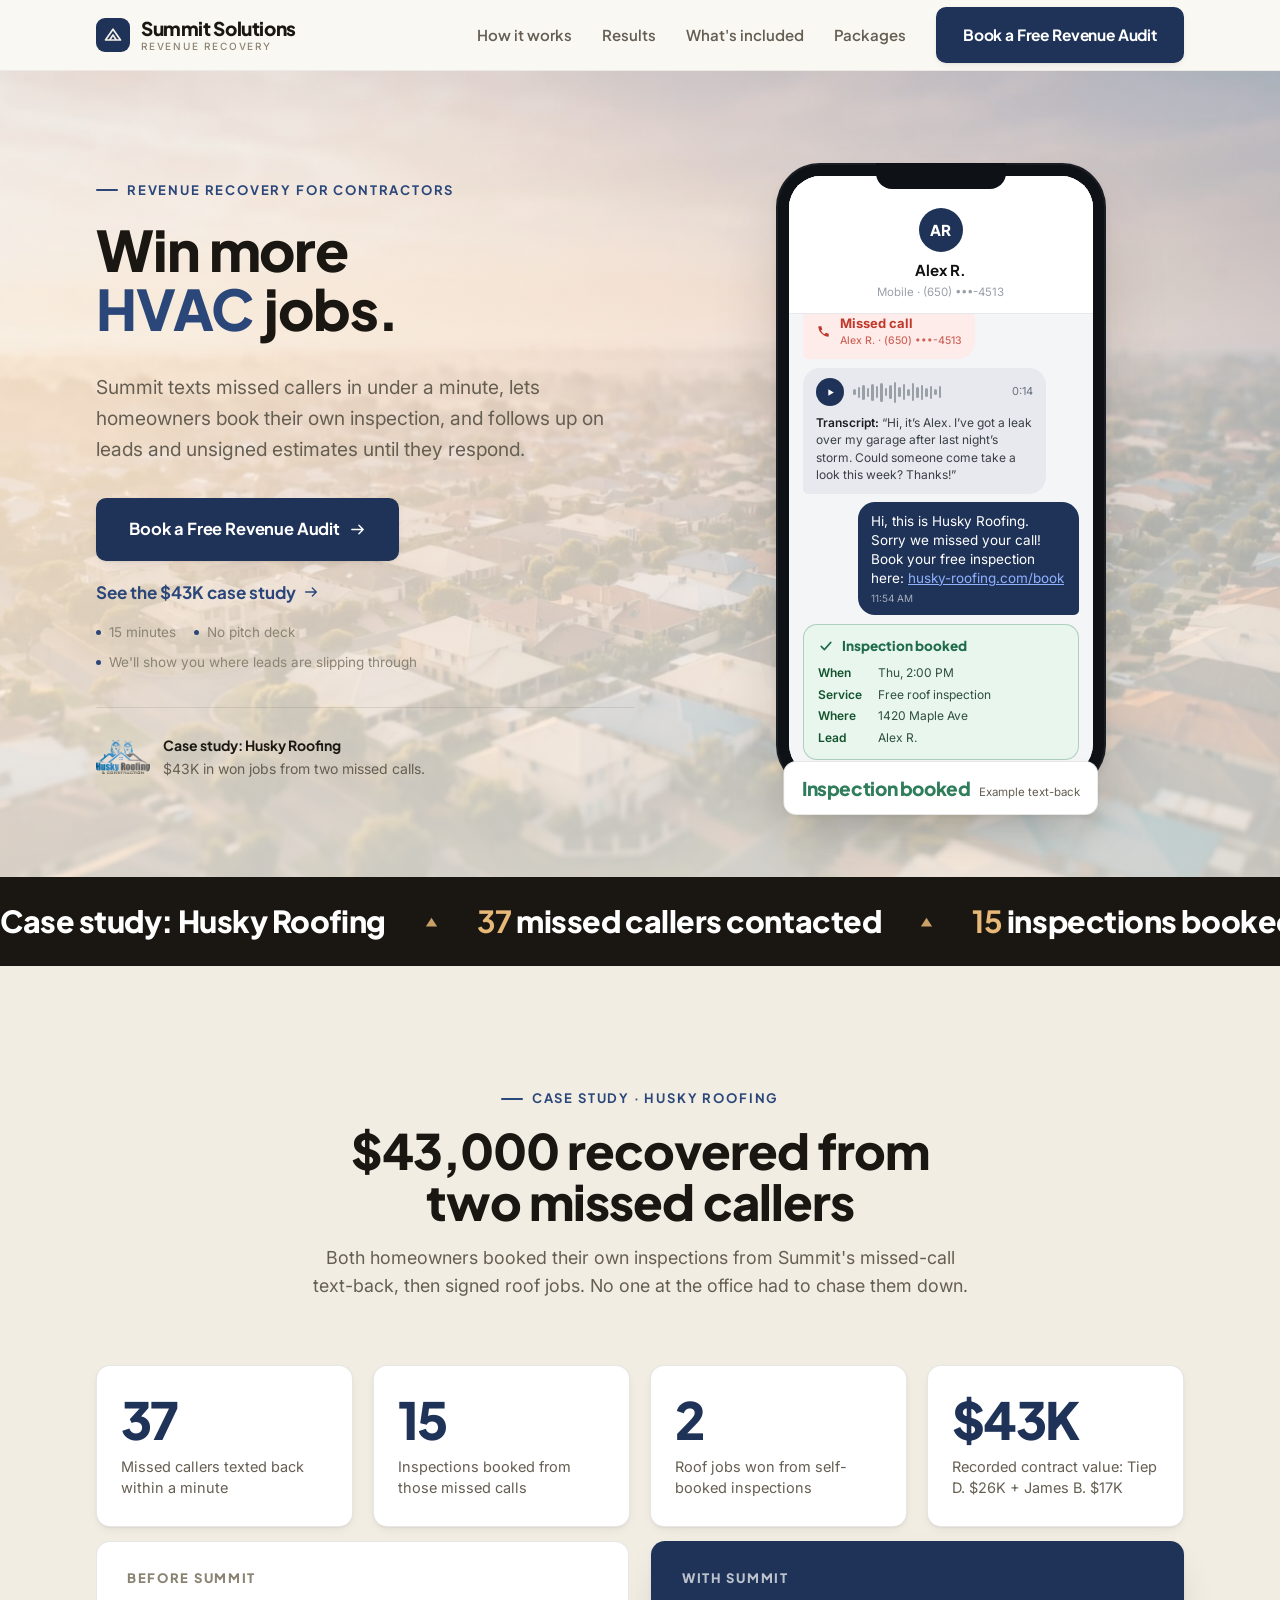
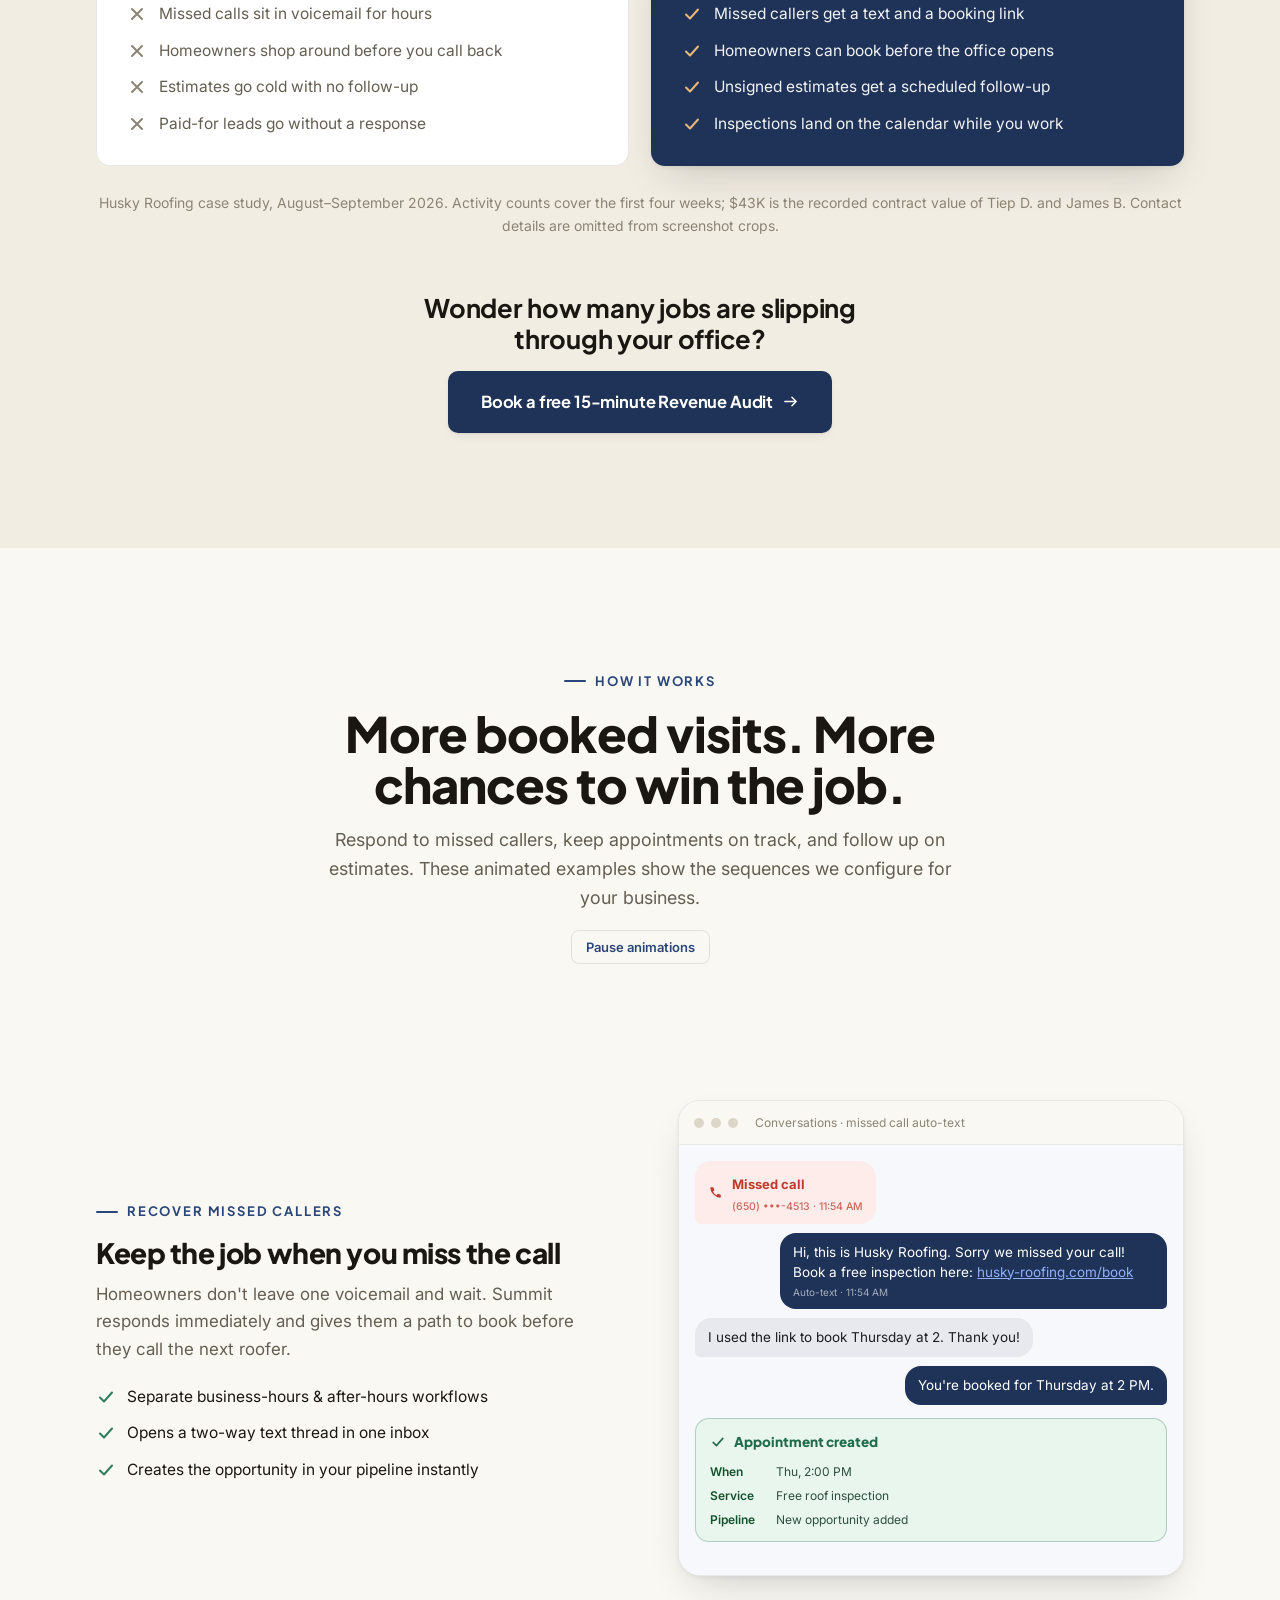
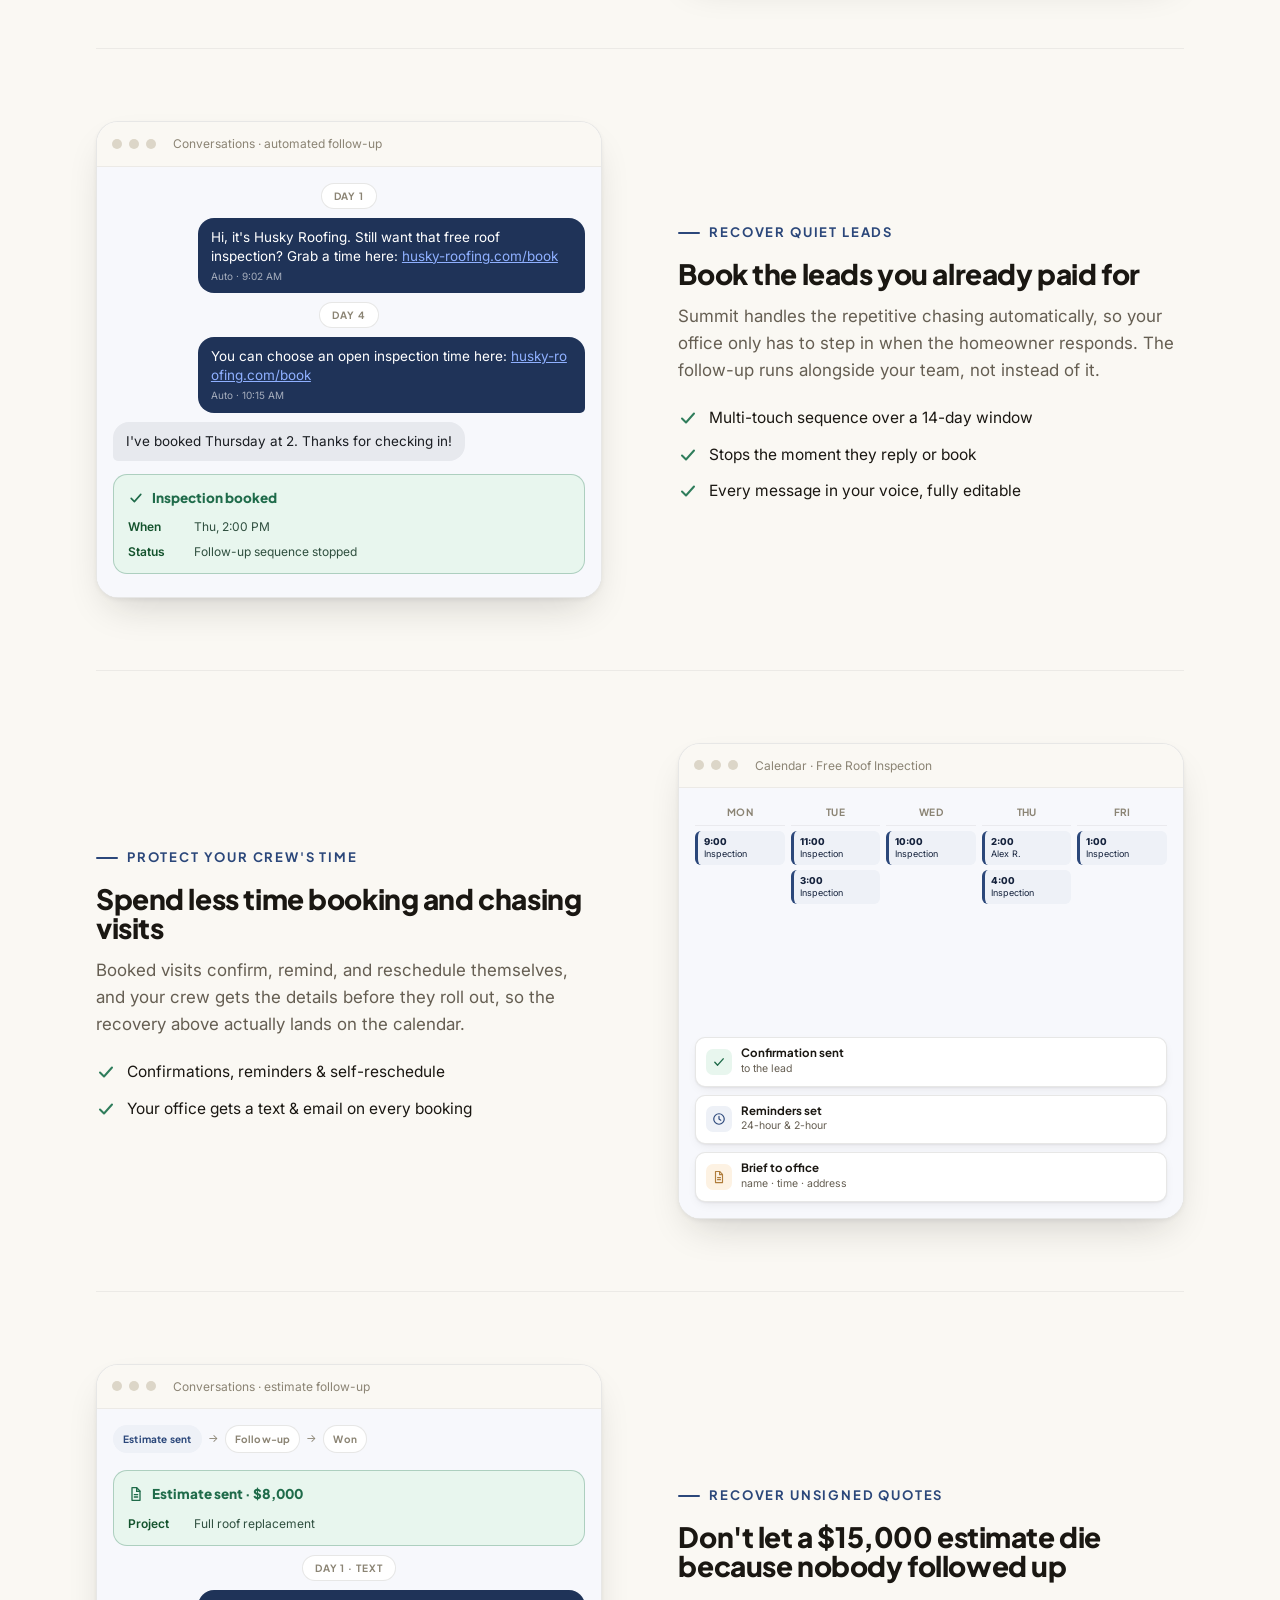
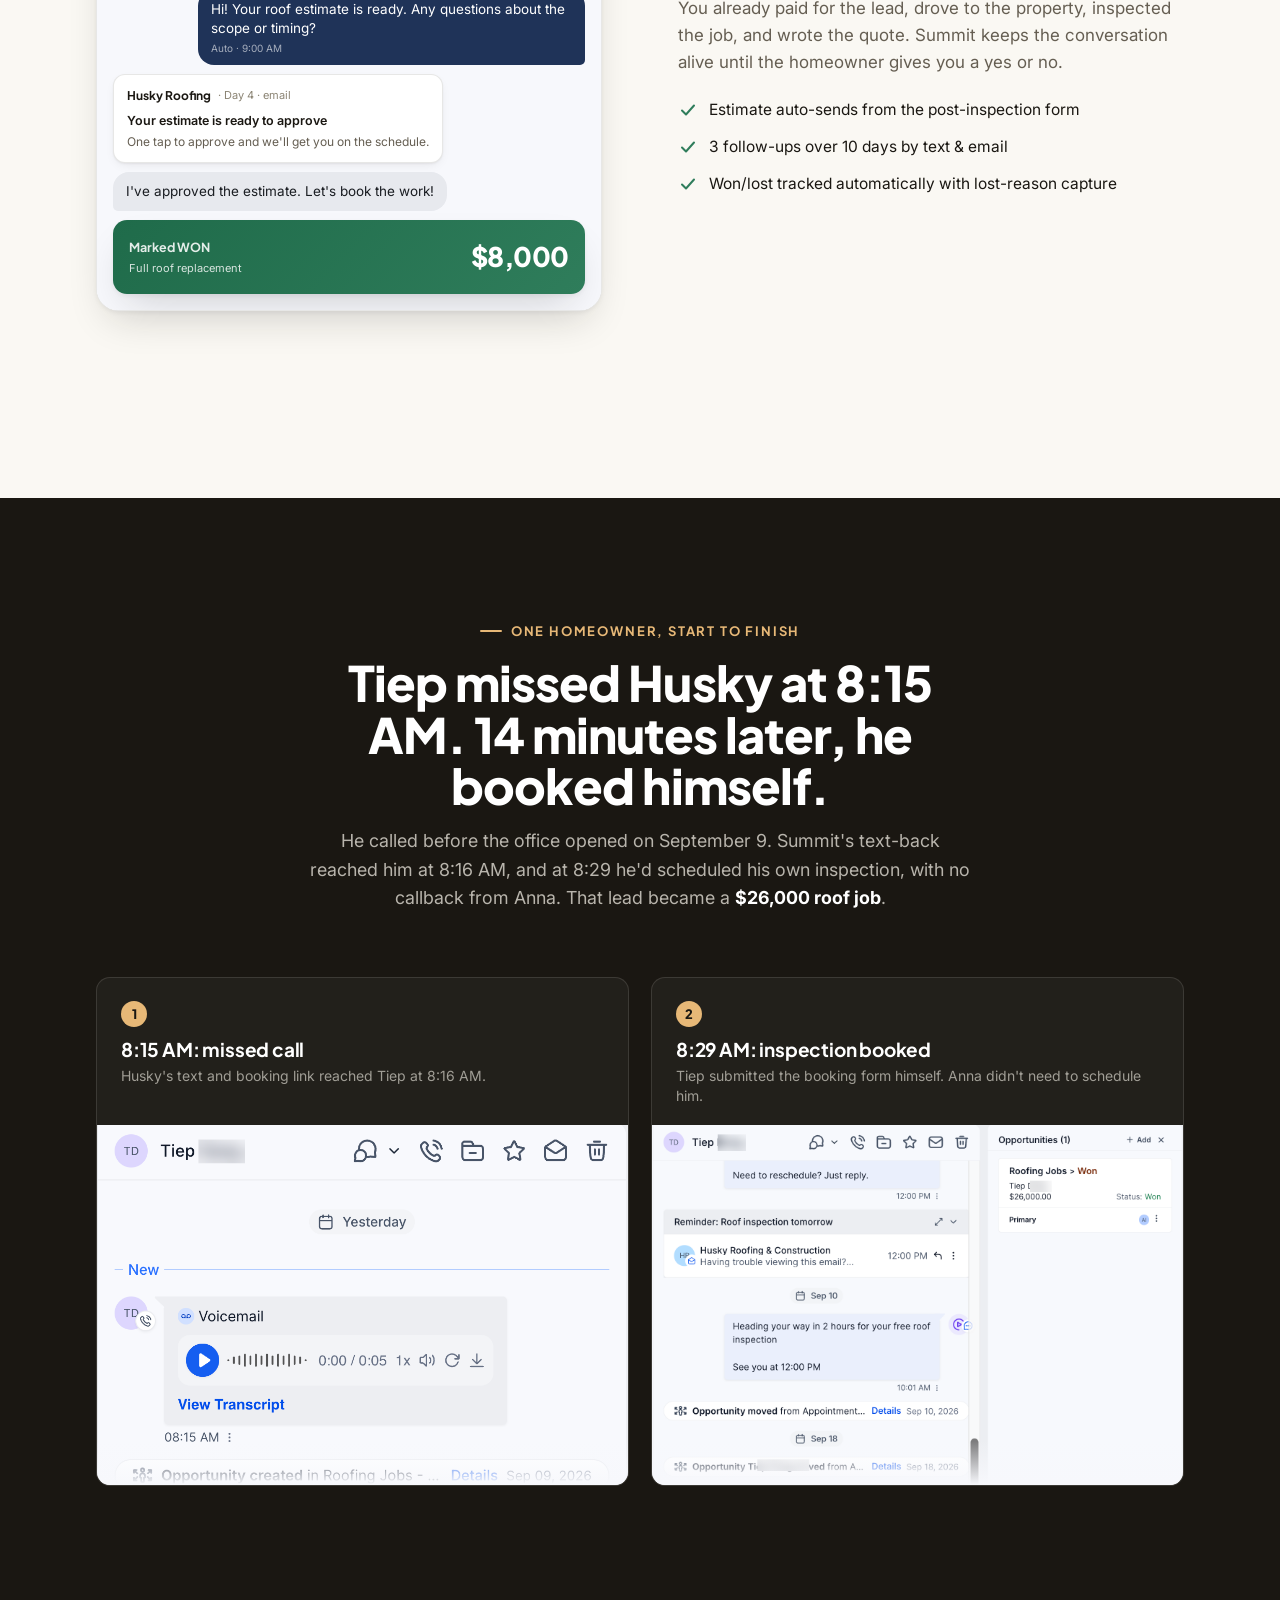
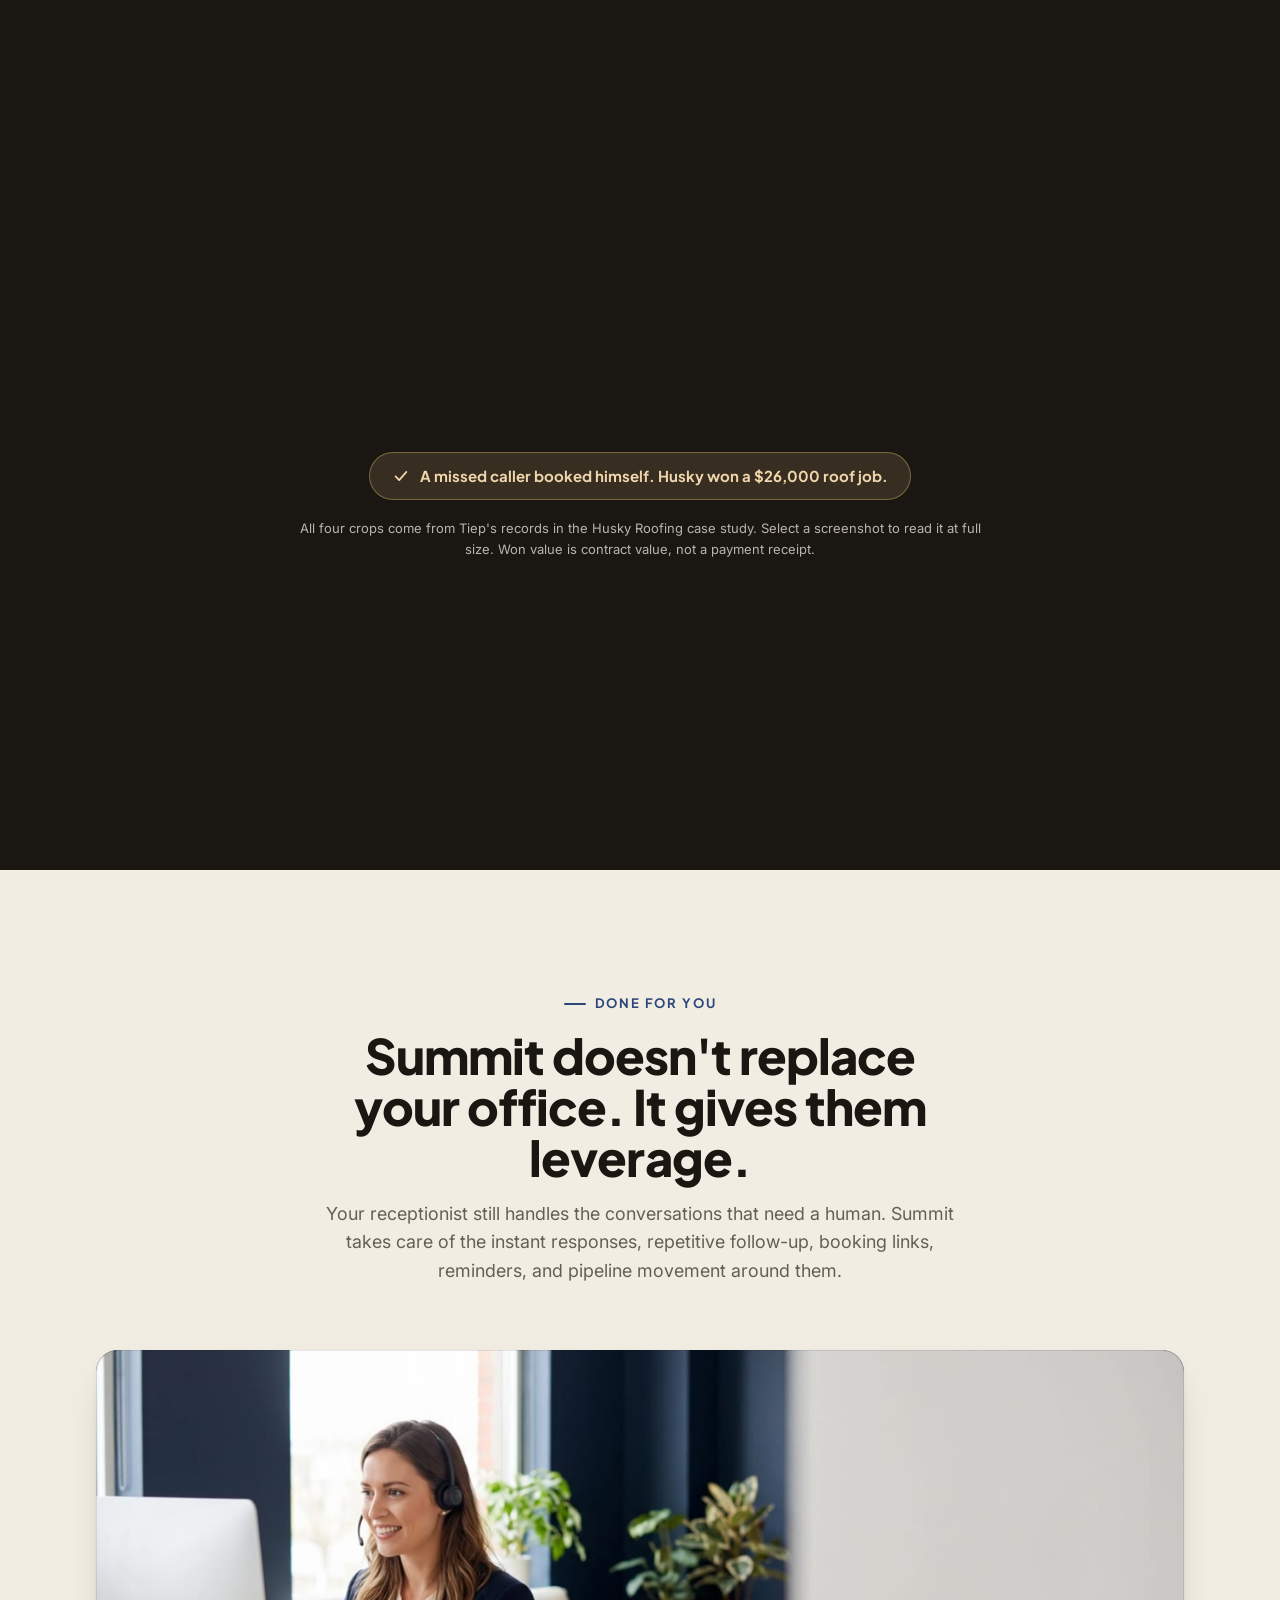
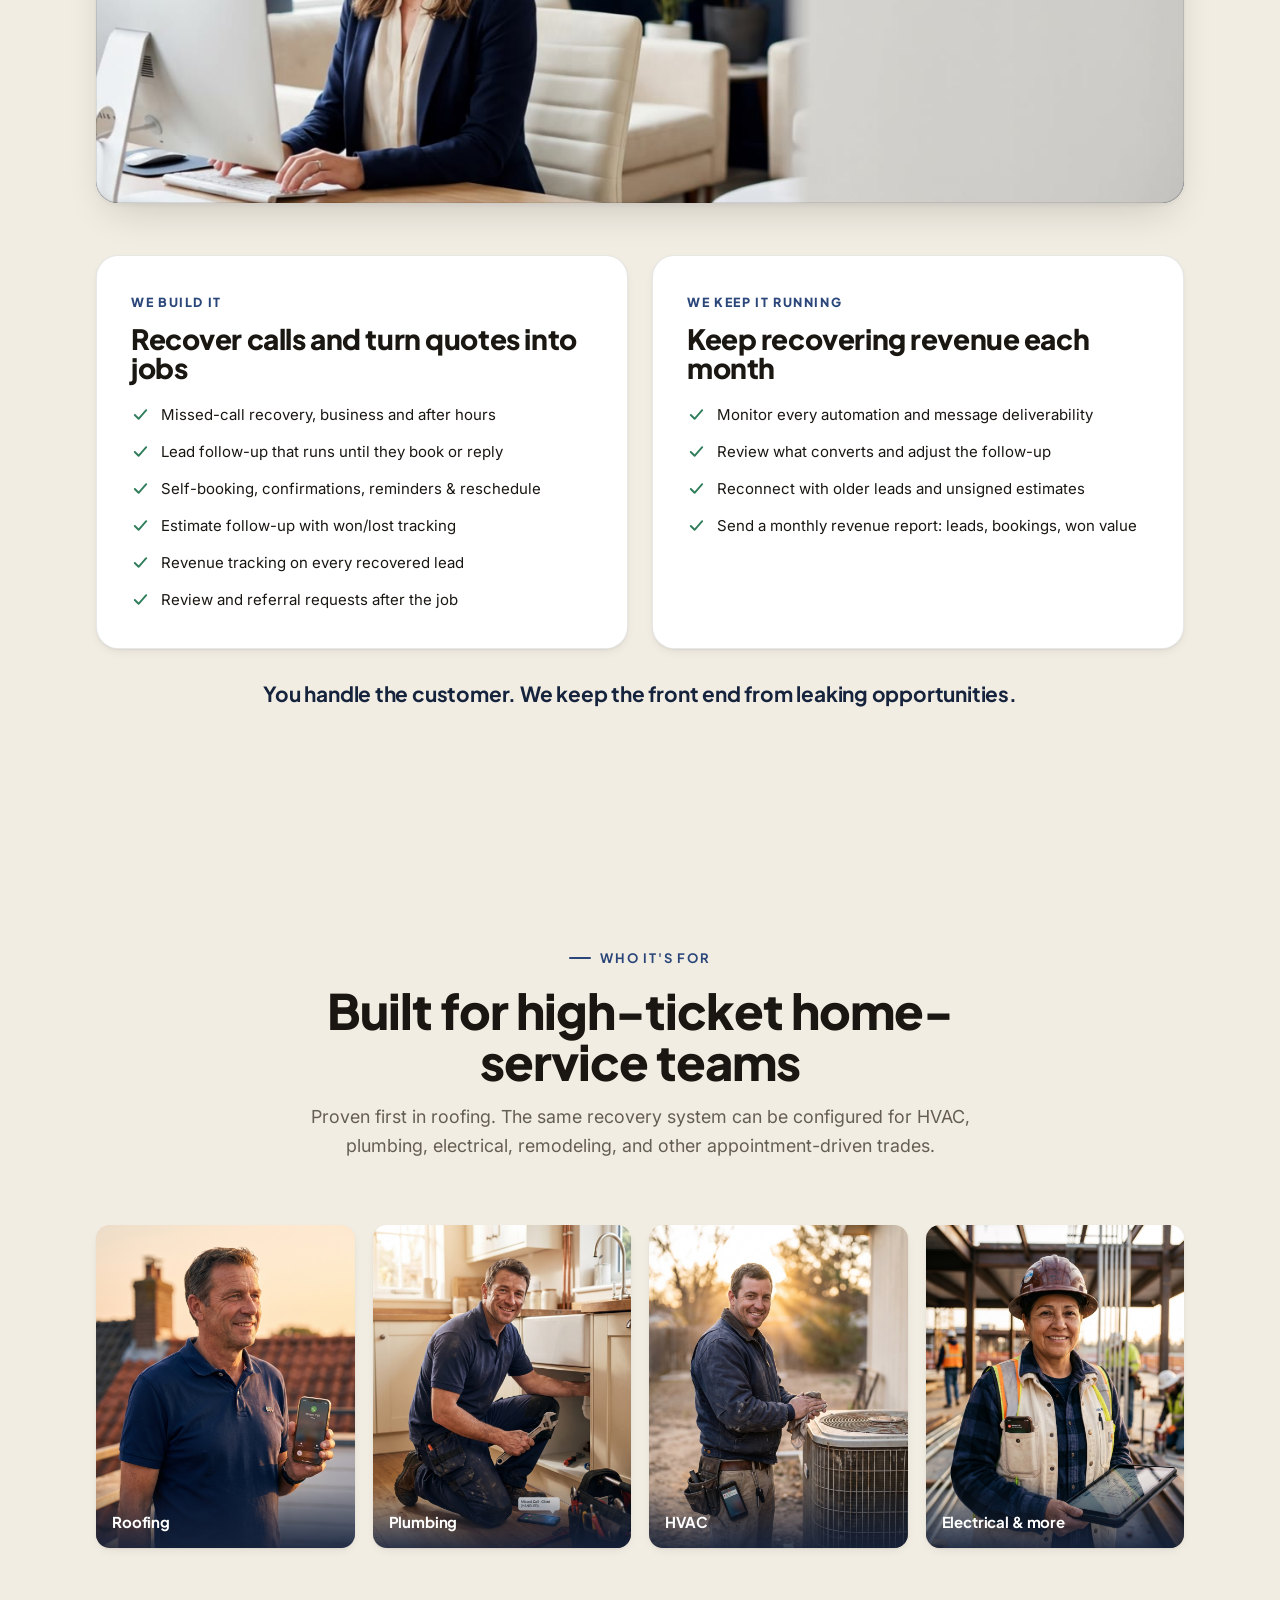
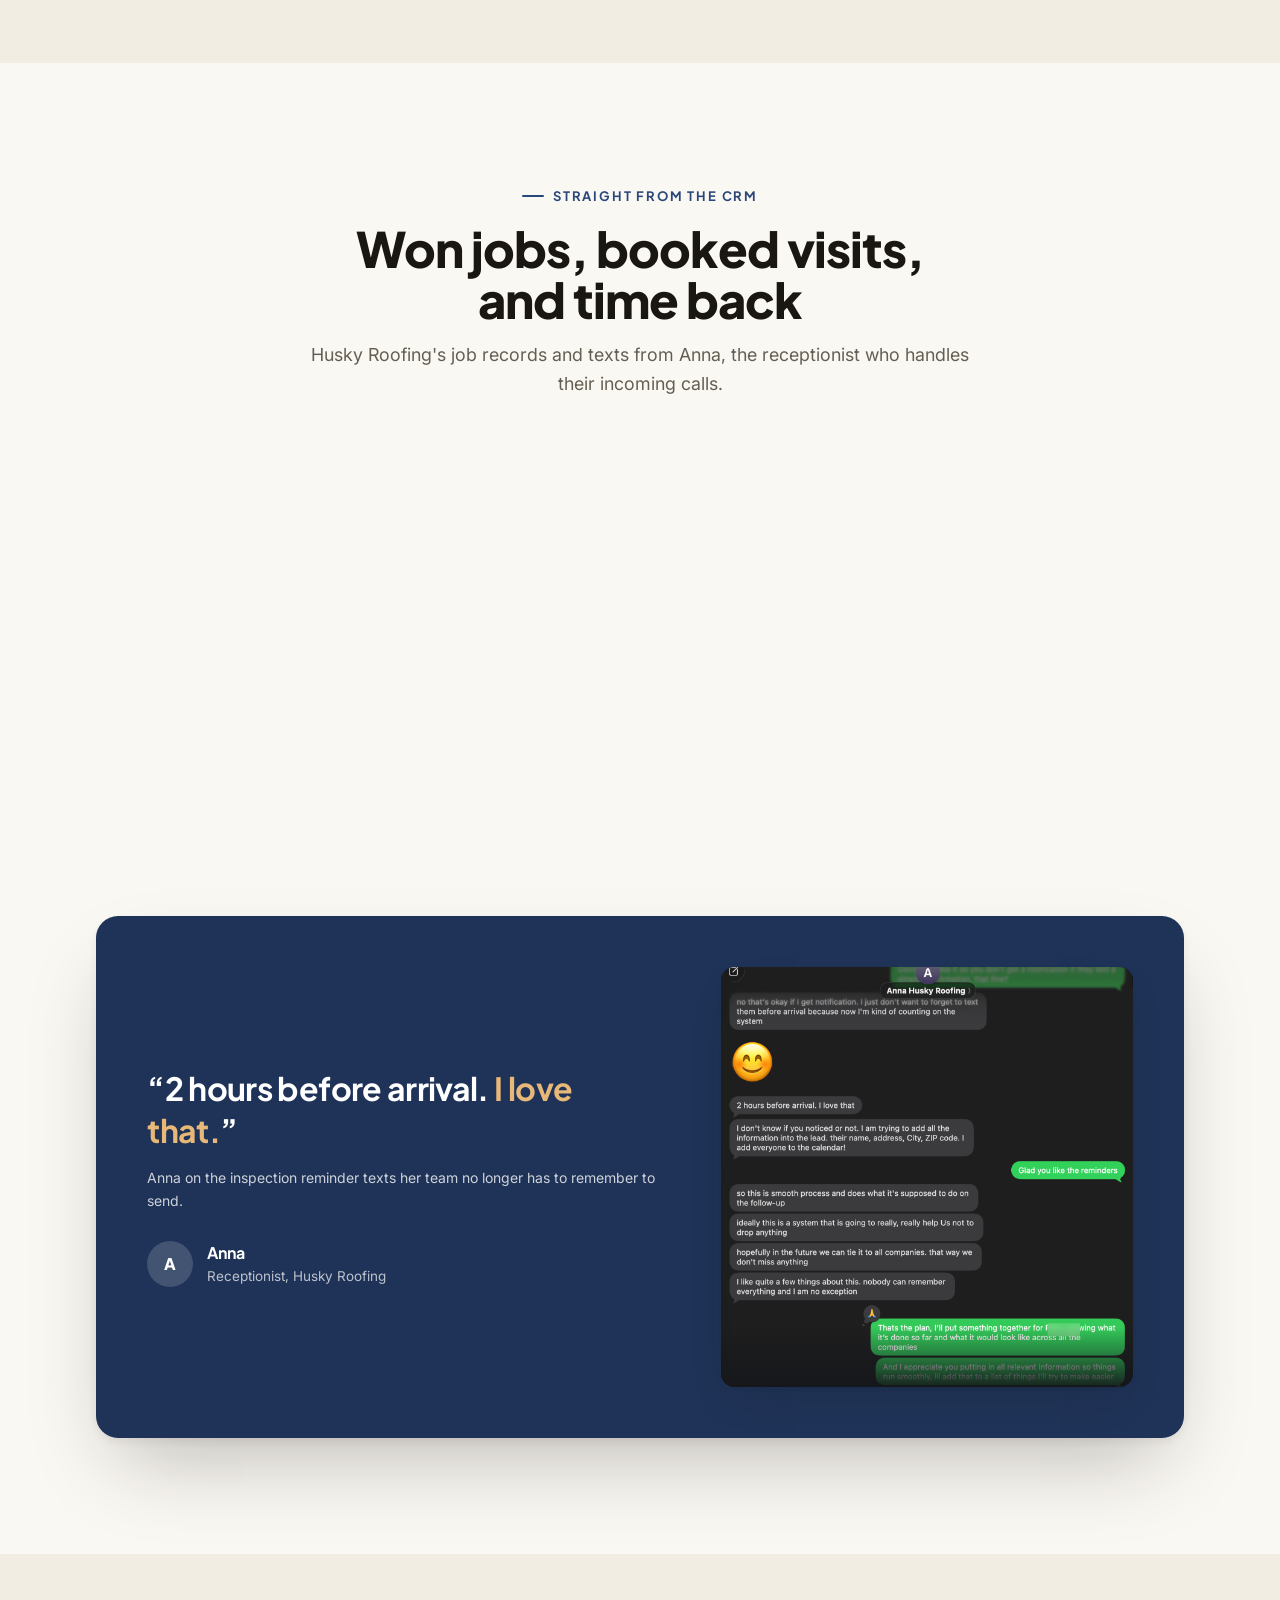
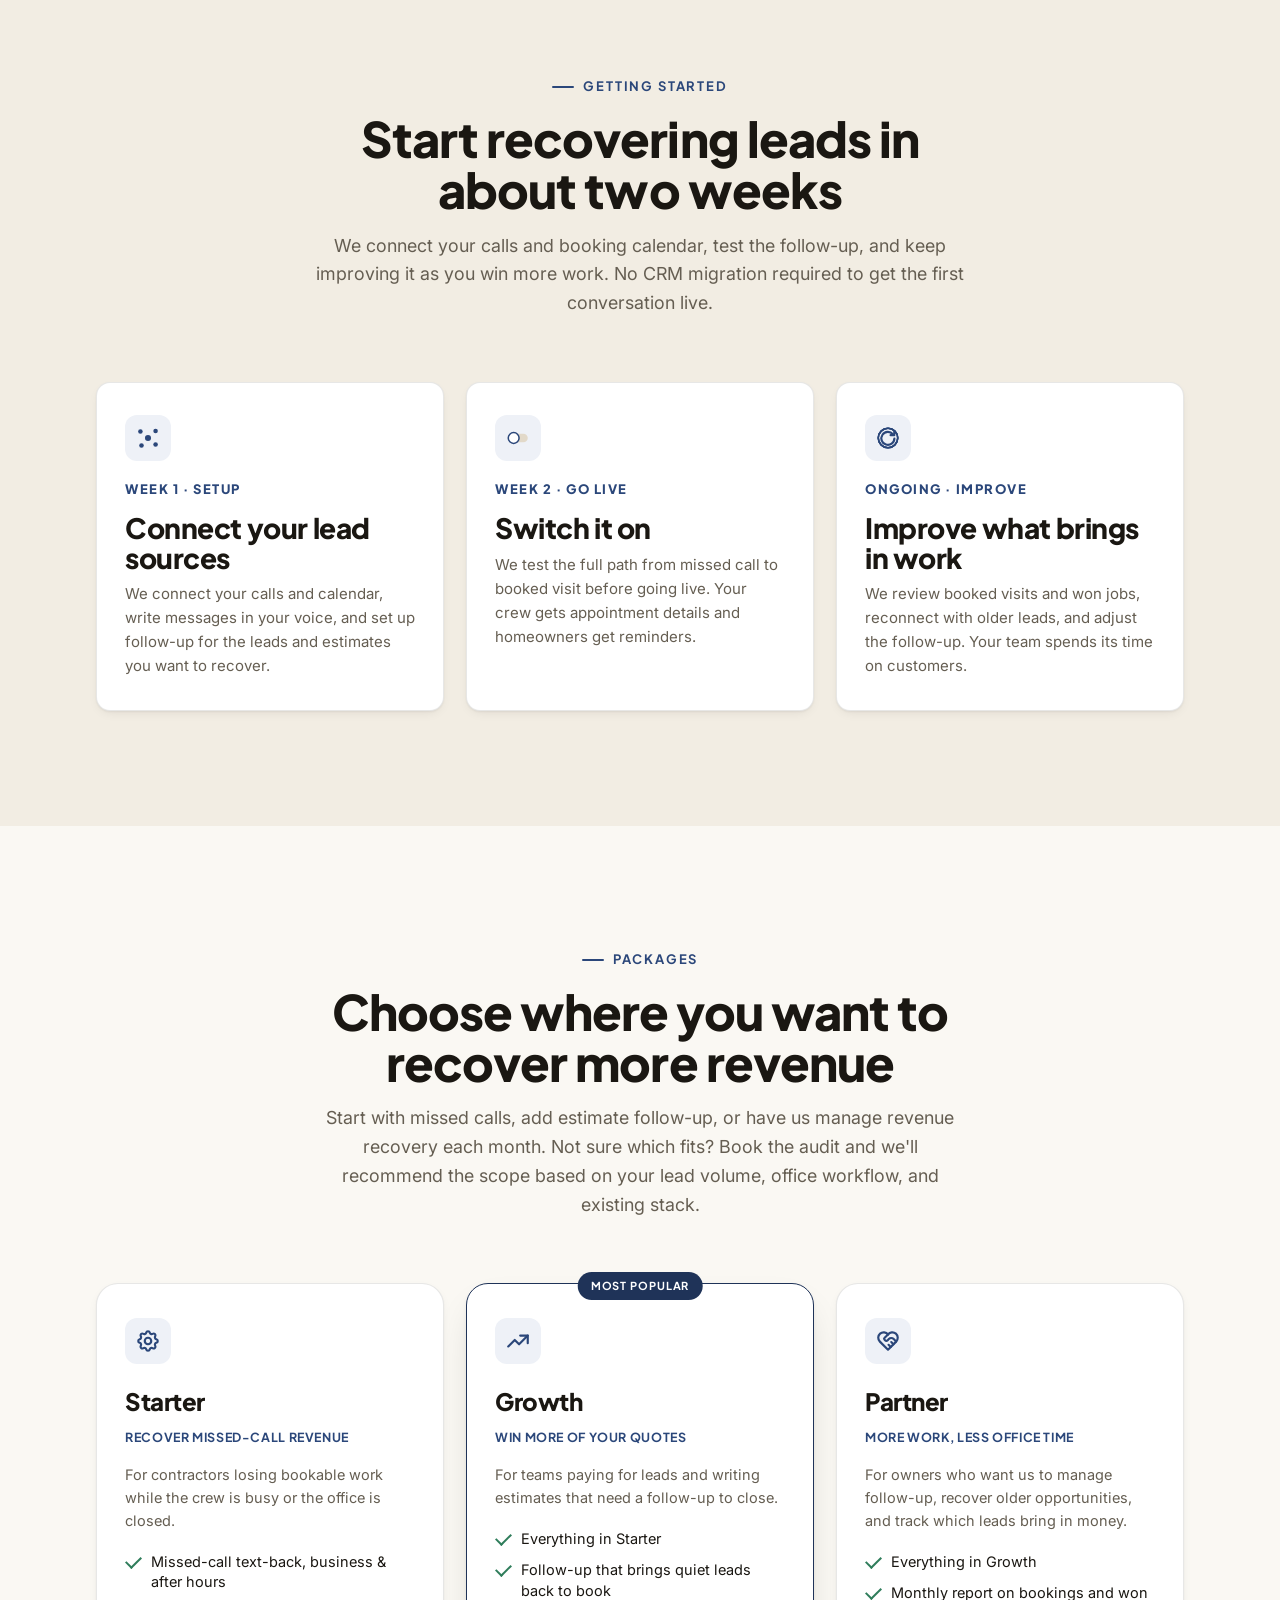
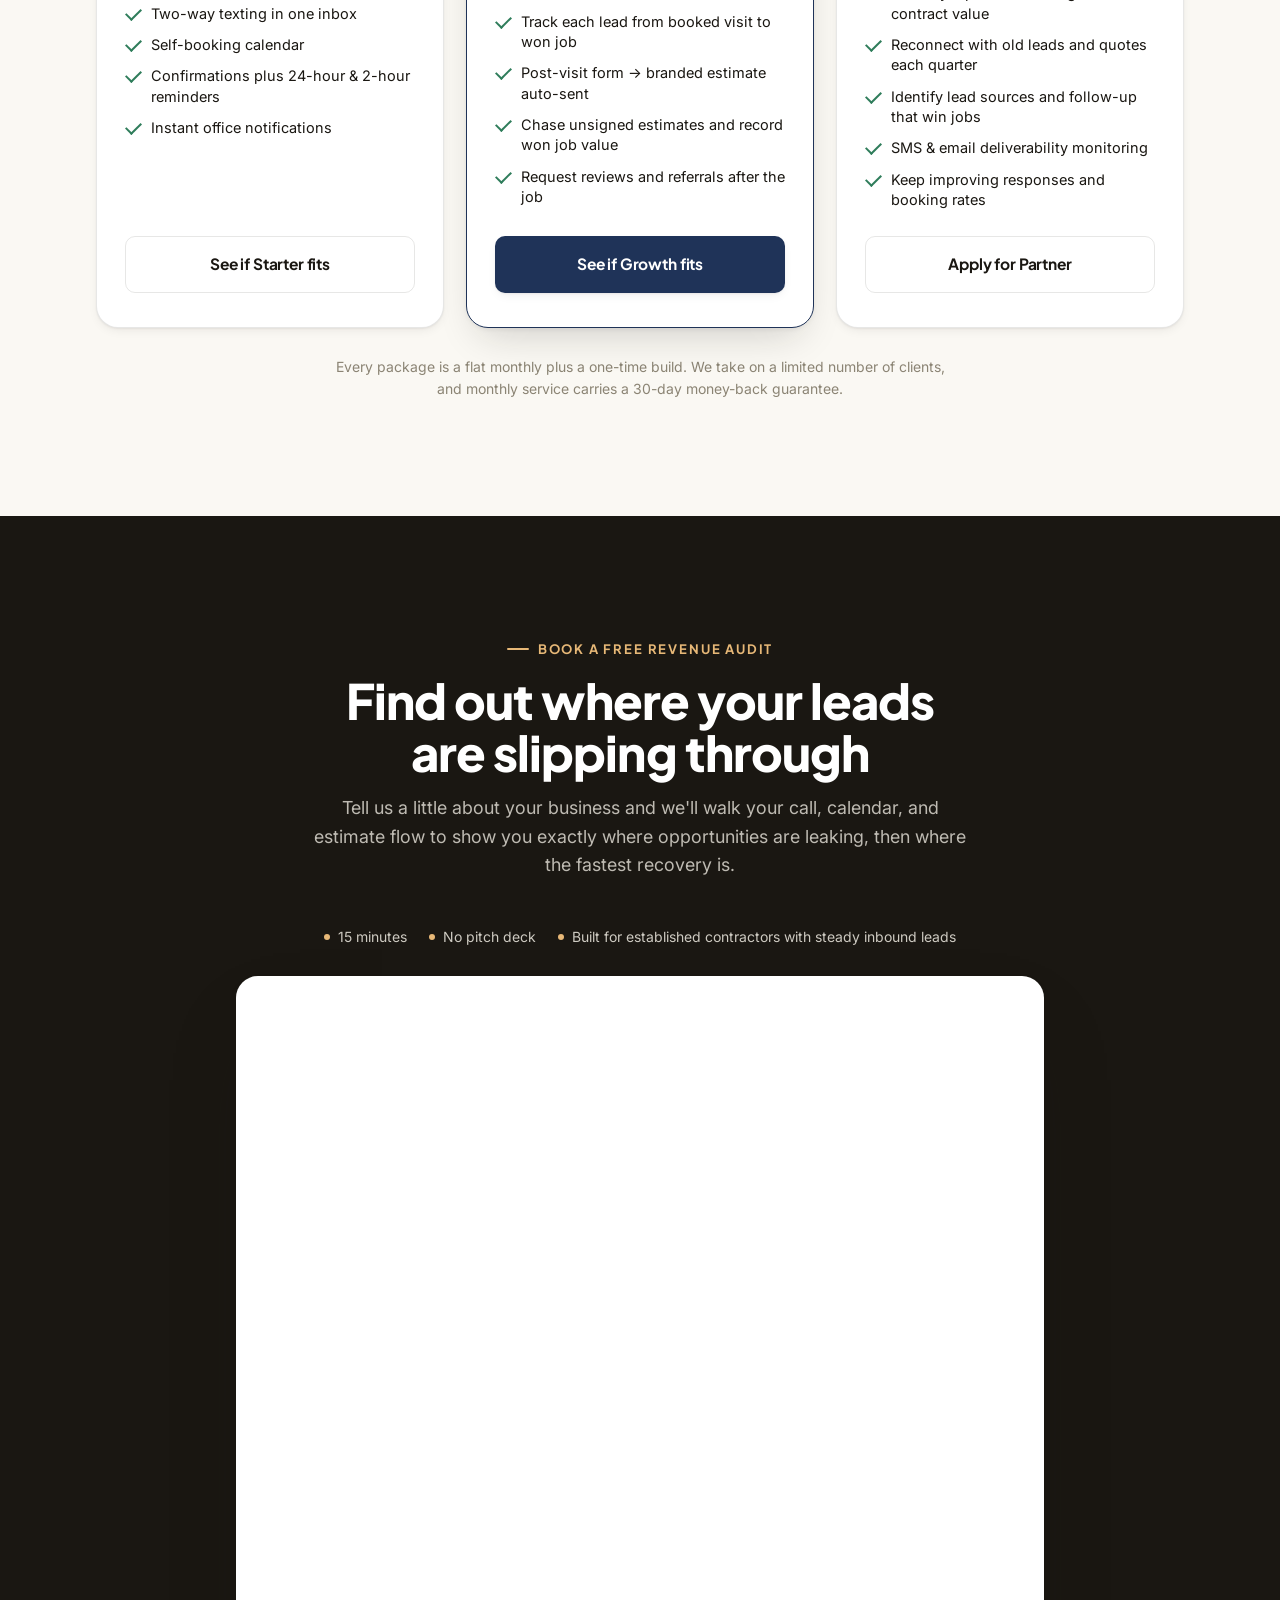
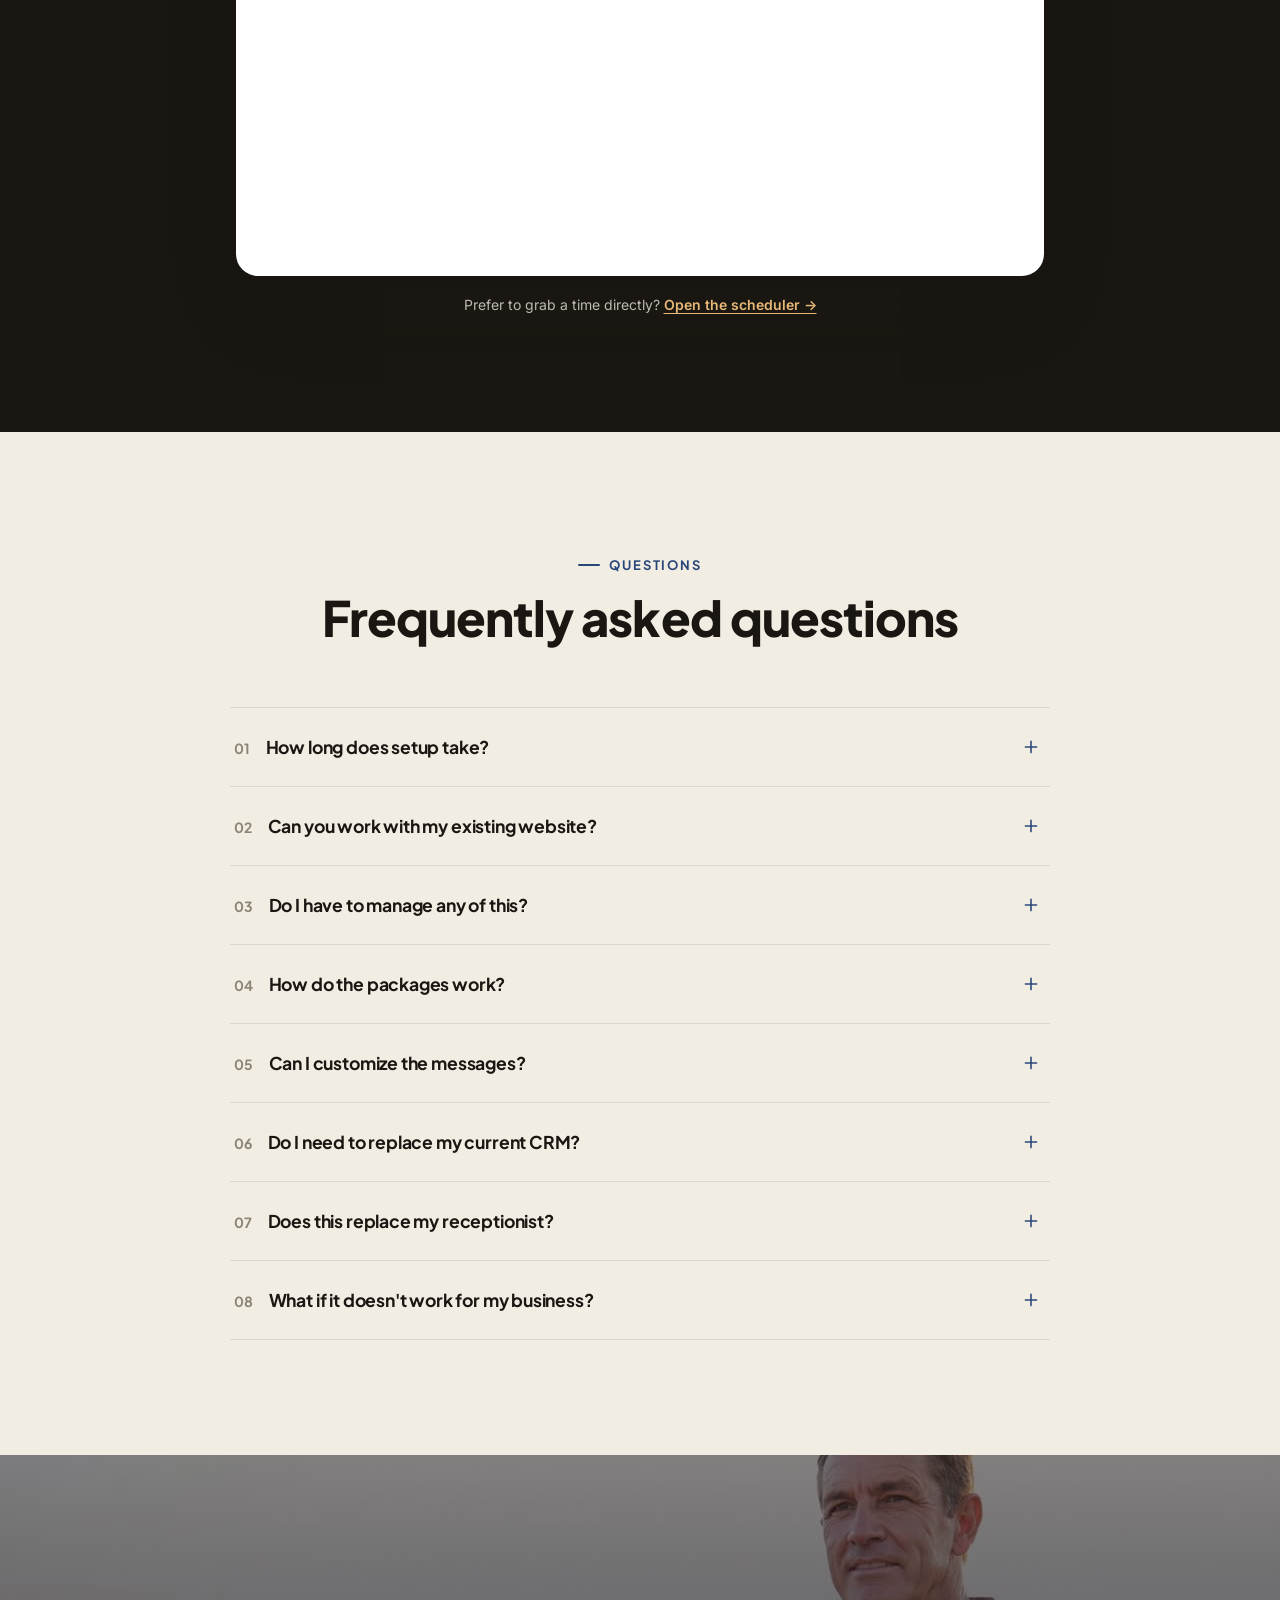
==== commit db2fd89a: "Swap flat hero texture for an ambient roofline loop Replace the static hero-texture.jpg background w" ====
--- a/index.html
+++ b/index.html
@@ -110,7 +110,8 @@
 
   /* hero */
   .hero{position:relative;padding:clamp(56px,8vw,92px) 0 clamp(60px,8vw,88px);overflow:hidden;}
-  .hero-bg{position:absolute;inset:0;z-index:-2;background:url('assets/hero-texture.jpg') center/cover no-repeat;opacity:.7;}
+  .hero-bg{position:absolute;inset:0;z-index:-2;overflow:hidden;background:var(--paper) url('assets/hero-texture.jpg') center/cover no-repeat;}
+  .hero-bg-vid{position:absolute;inset:0;width:100%;height:100%;object-fit:cover;opacity:.7;}
   .hero-bg::after{content:'';position:absolute;inset:0;background:linear-gradient(180deg, rgba(250,248,243,.35), rgba(250,248,243,.72));}
   .hero-grid{display:grid;grid-template-columns:1.05fr .95fr;gap:clamp(32px,5vw,64px);align-items:center;}
   .hero h1{margin:20px 0 22px;}
@@ -613,7 +614,11 @@
 
 <!-- HERO -->
 <header class="hero" id="top">
-  <div class="hero-bg"></div>
+  <div class="hero-bg">
+    <video class="hero-bg-vid" autoplay muted loop playsinline preload="auto" poster="assets/hero-roofline.jpg" aria-hidden="true">
+      <source src="assets/hero-roofline.mp4" type="video/mp4">
+    </video>
+  </div>
   <div class="wrap">
     <div class="hero-grid">
       <div class="reveal is-visible">
@@ -1459,6 +1464,20 @@
     vids.forEach(function(v){ vio.observe(v); });
   })();
 
+  // ---- hero background loop: full-bleed and in view at load, so it manages its
+  // own playback (the trade-vid observer would pause it: it's taller than the
+  // viewport and dips under the 25% ratio during layout). Reduced-motion → poster. ----
+  (function(){
+    var v = document.querySelector('.hero-bg-vid');
+    if(!v) return;
+    var reduce = window.matchMedia && window.matchMedia('(prefers-reduced-motion: reduce)');
+    if(reduce && reduce.matches){ v.removeAttribute('autoplay'); try{ v.pause(); }catch(e){} return; }
+    var kick = function(){ v.play().catch(function(){}); };
+    kick();
+    ['loadeddata','canplay'].forEach(function(ev){ v.addEventListener(ev, kick); });
+    document.addEventListener('visibilitychange', function(){ if(!document.hidden) kick(); });
+  })();
+
   // ---- faq accordion ----
   document.querySelectorAll('.faq-item').forEach(function(item){
     var btn = item.querySelector('.faq-q');
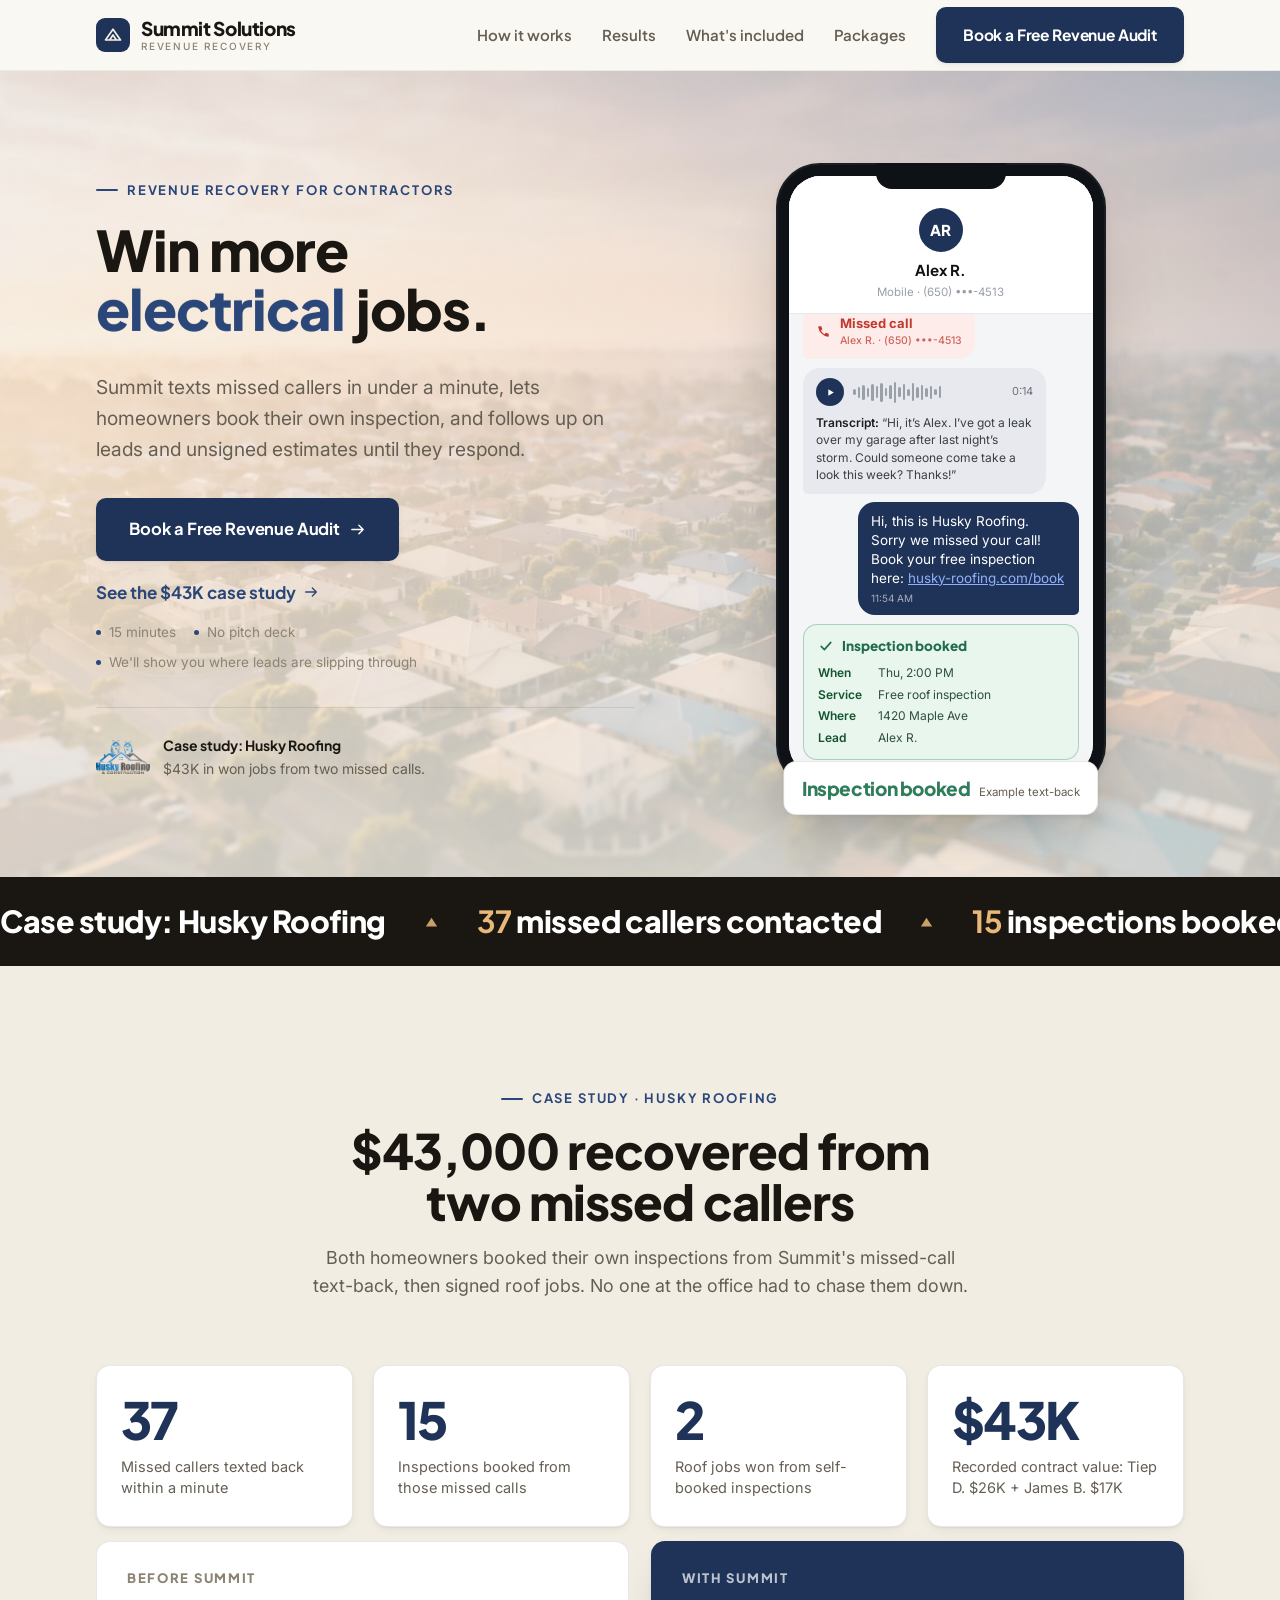
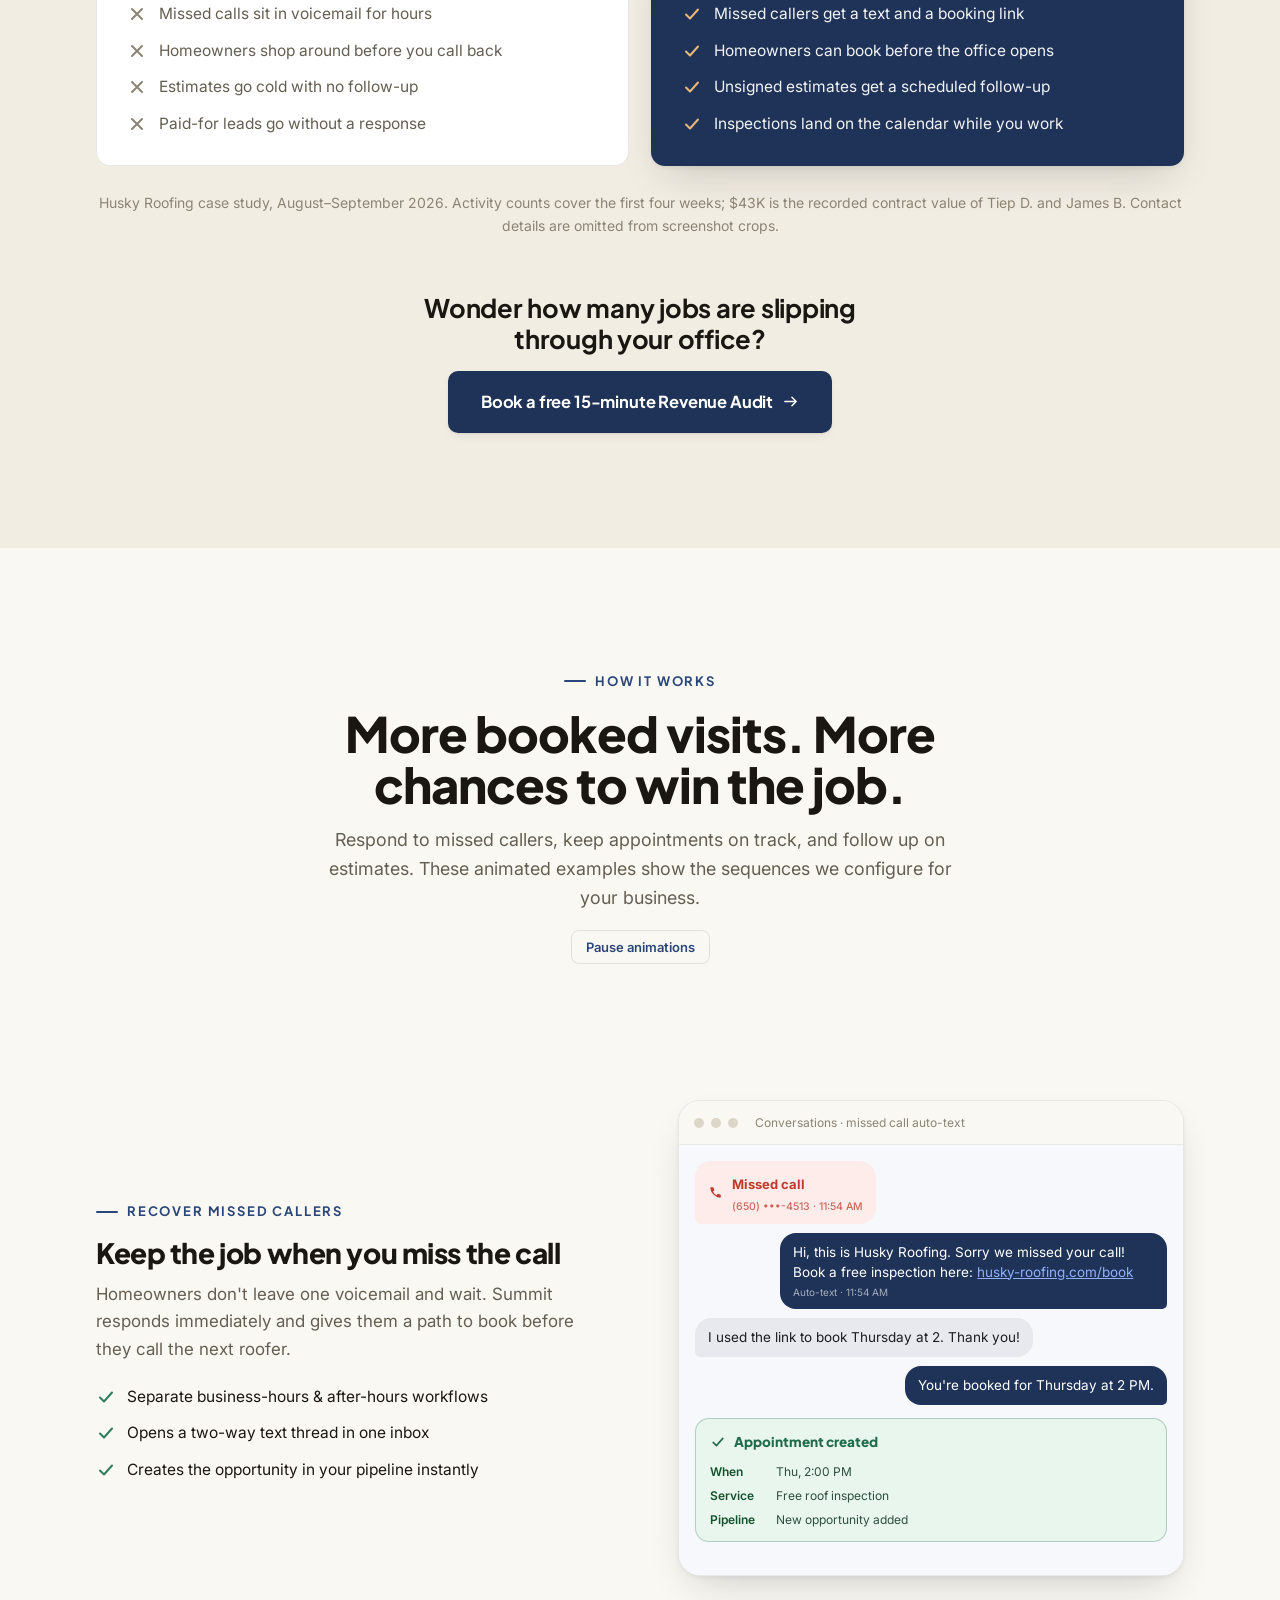
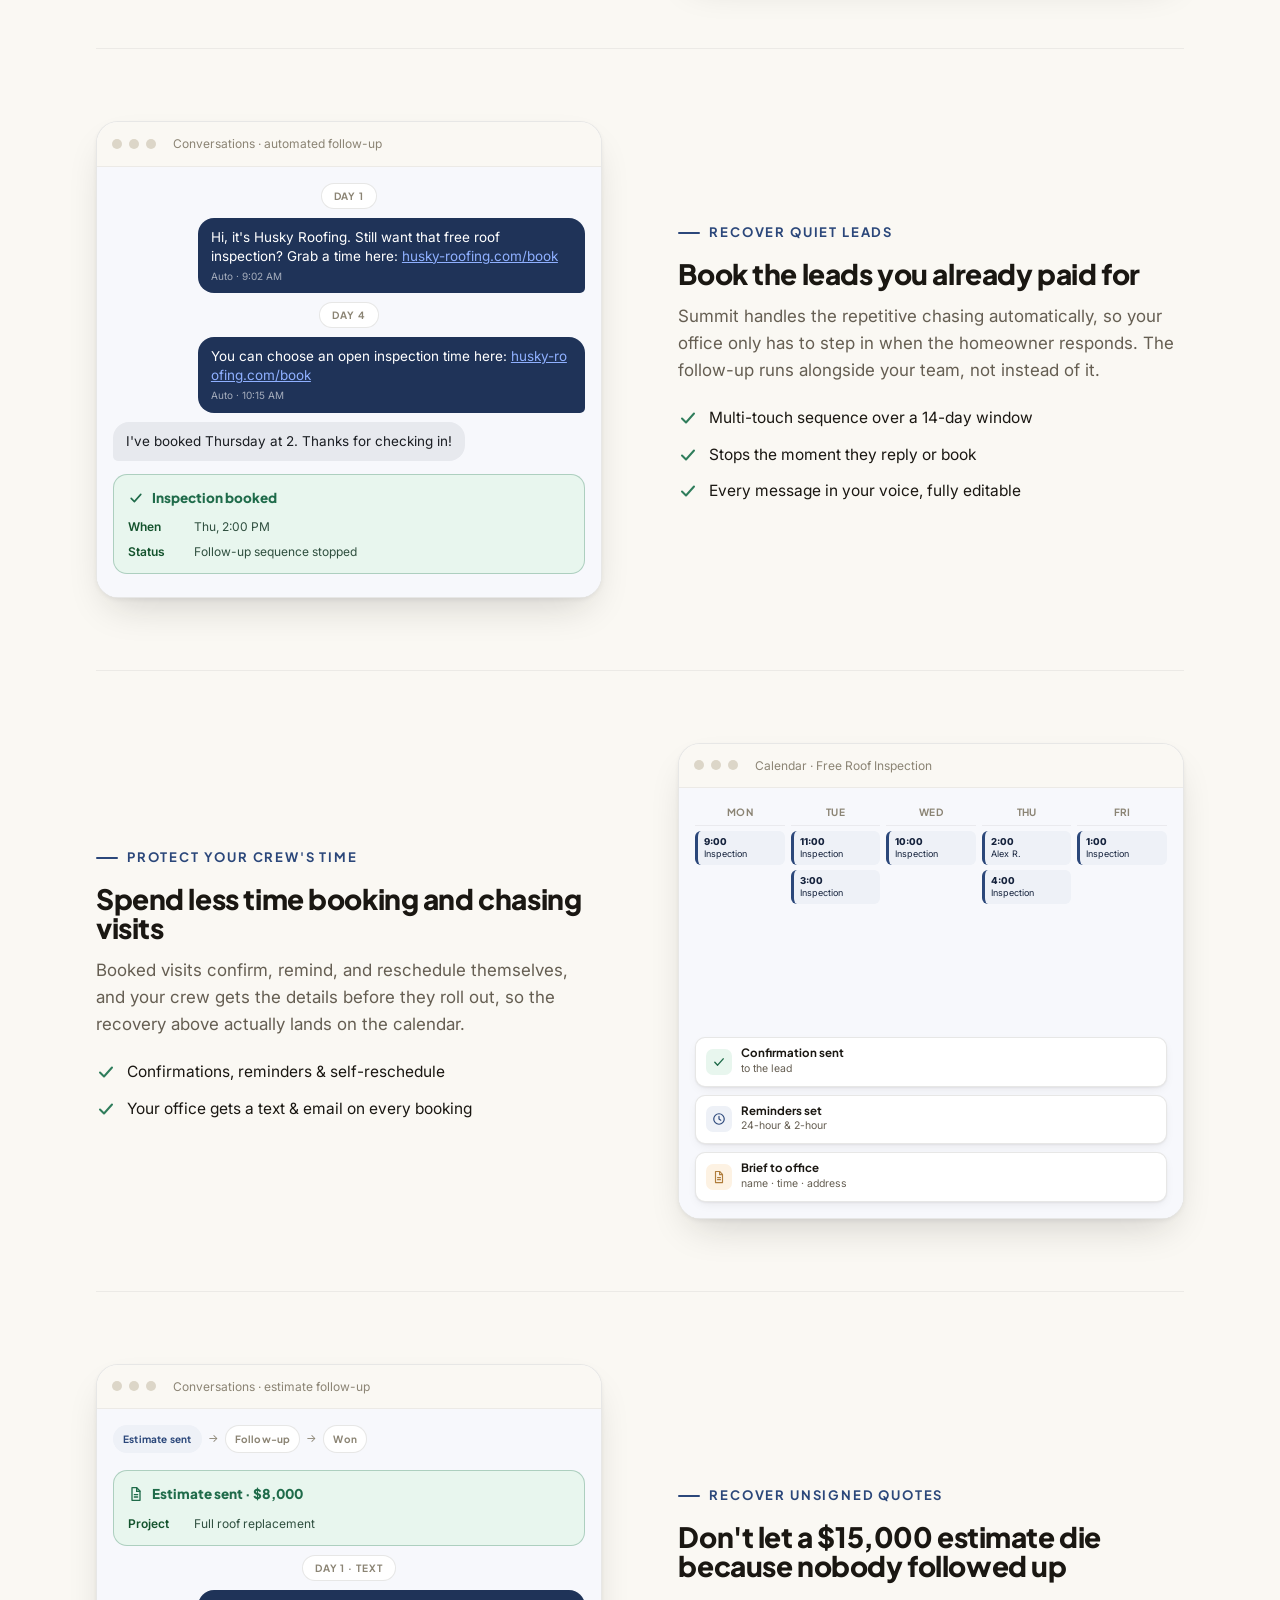
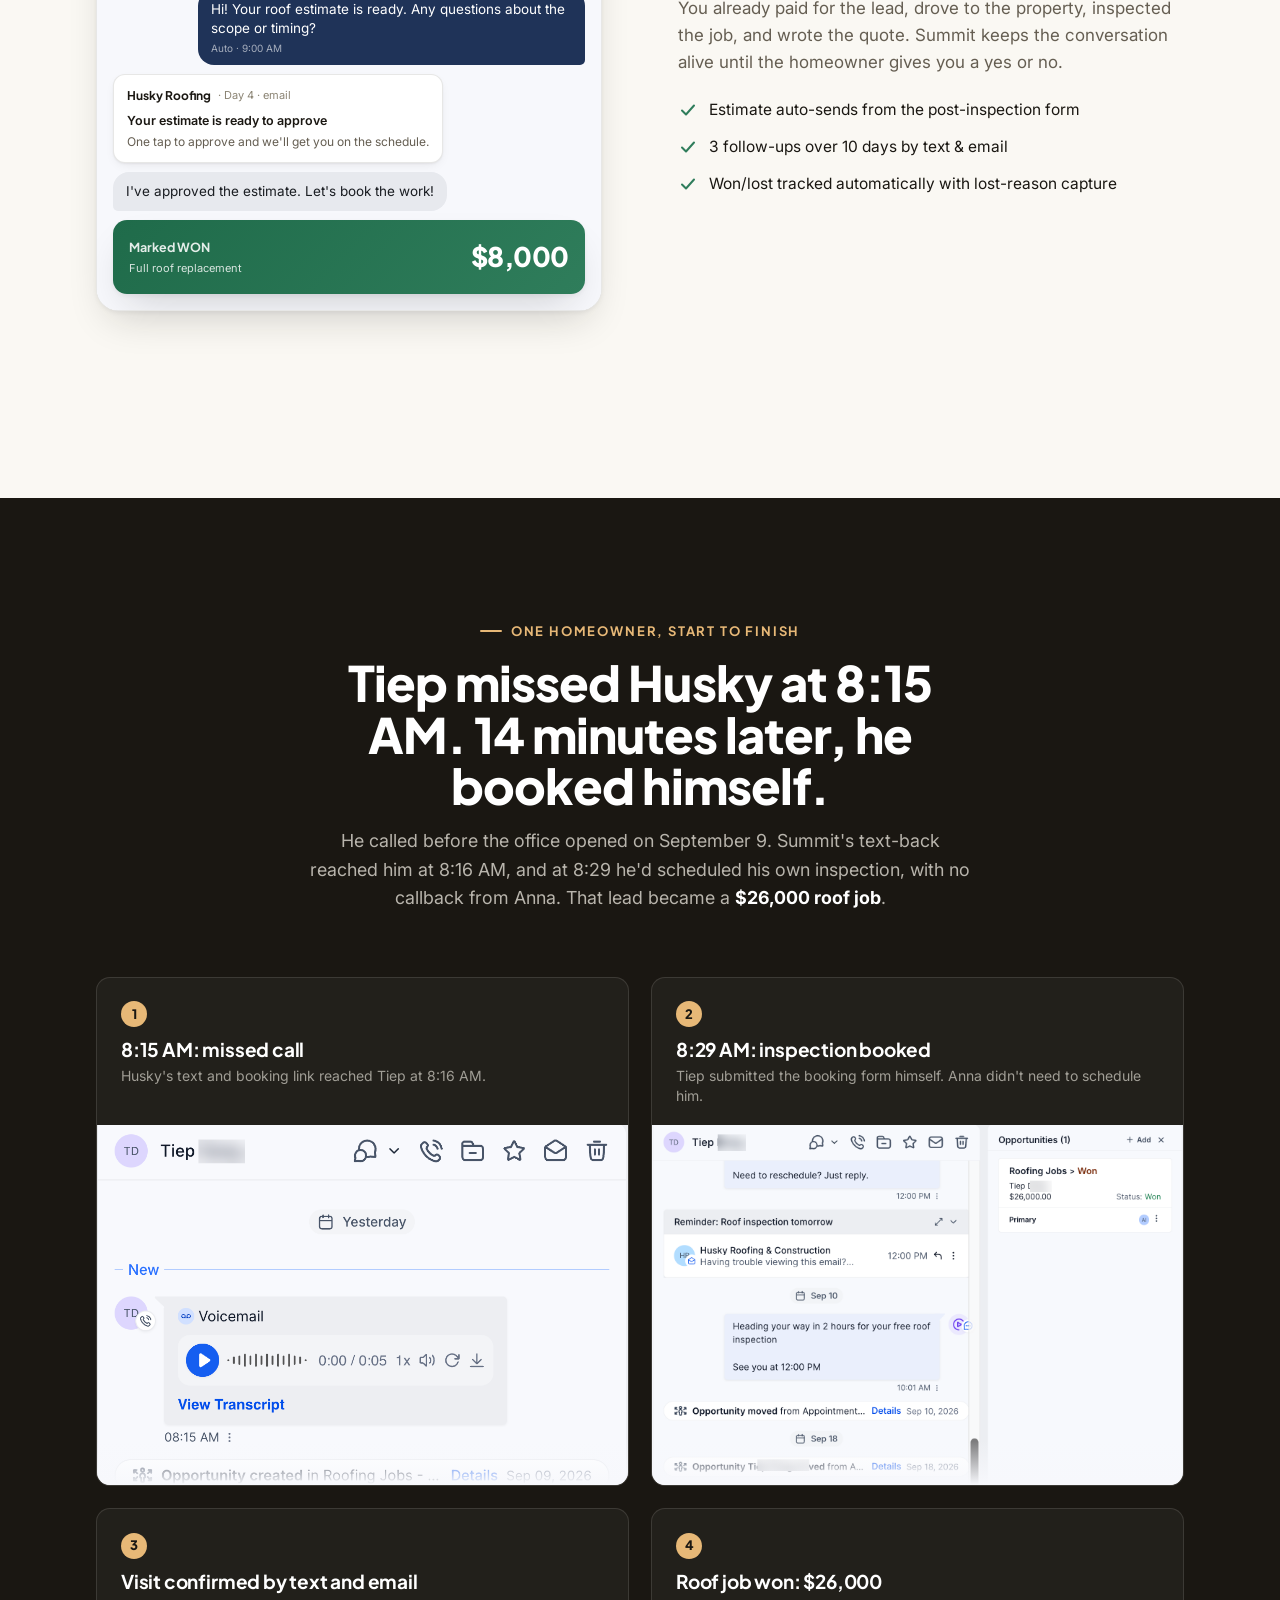
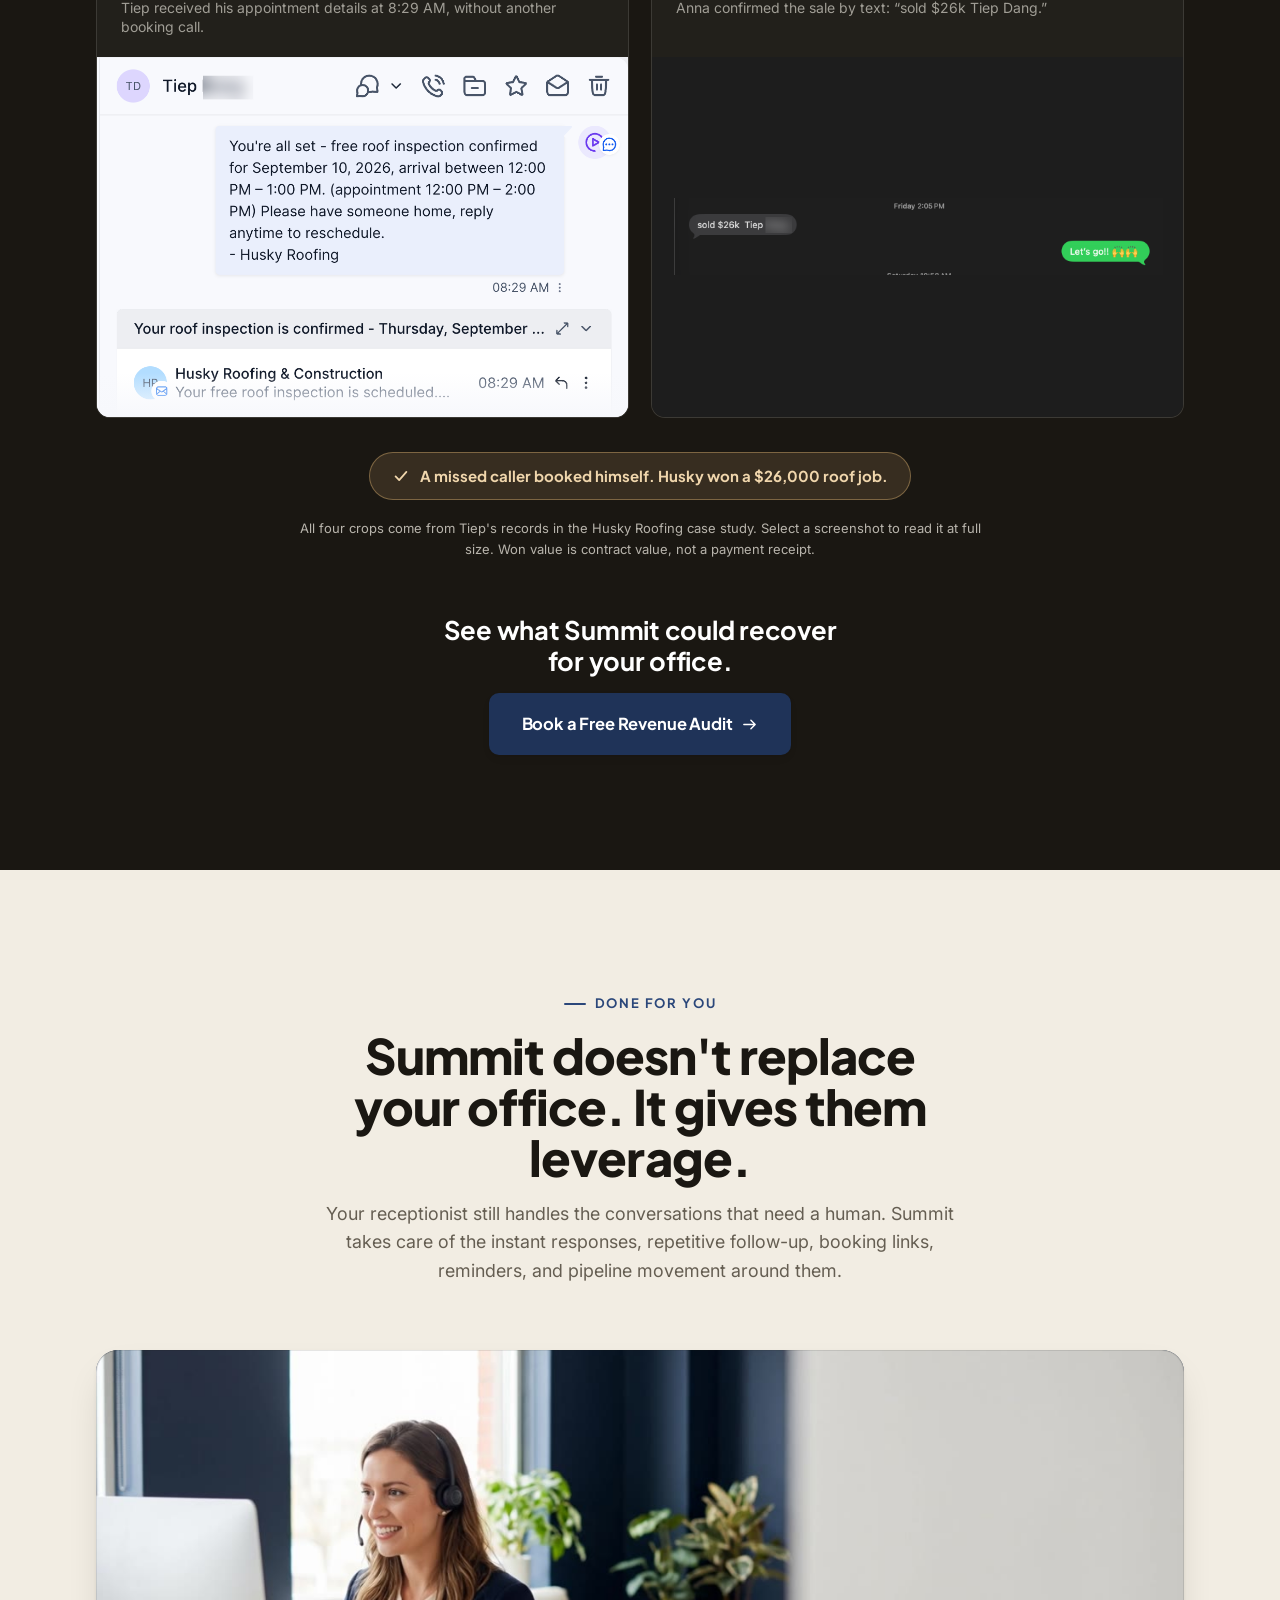
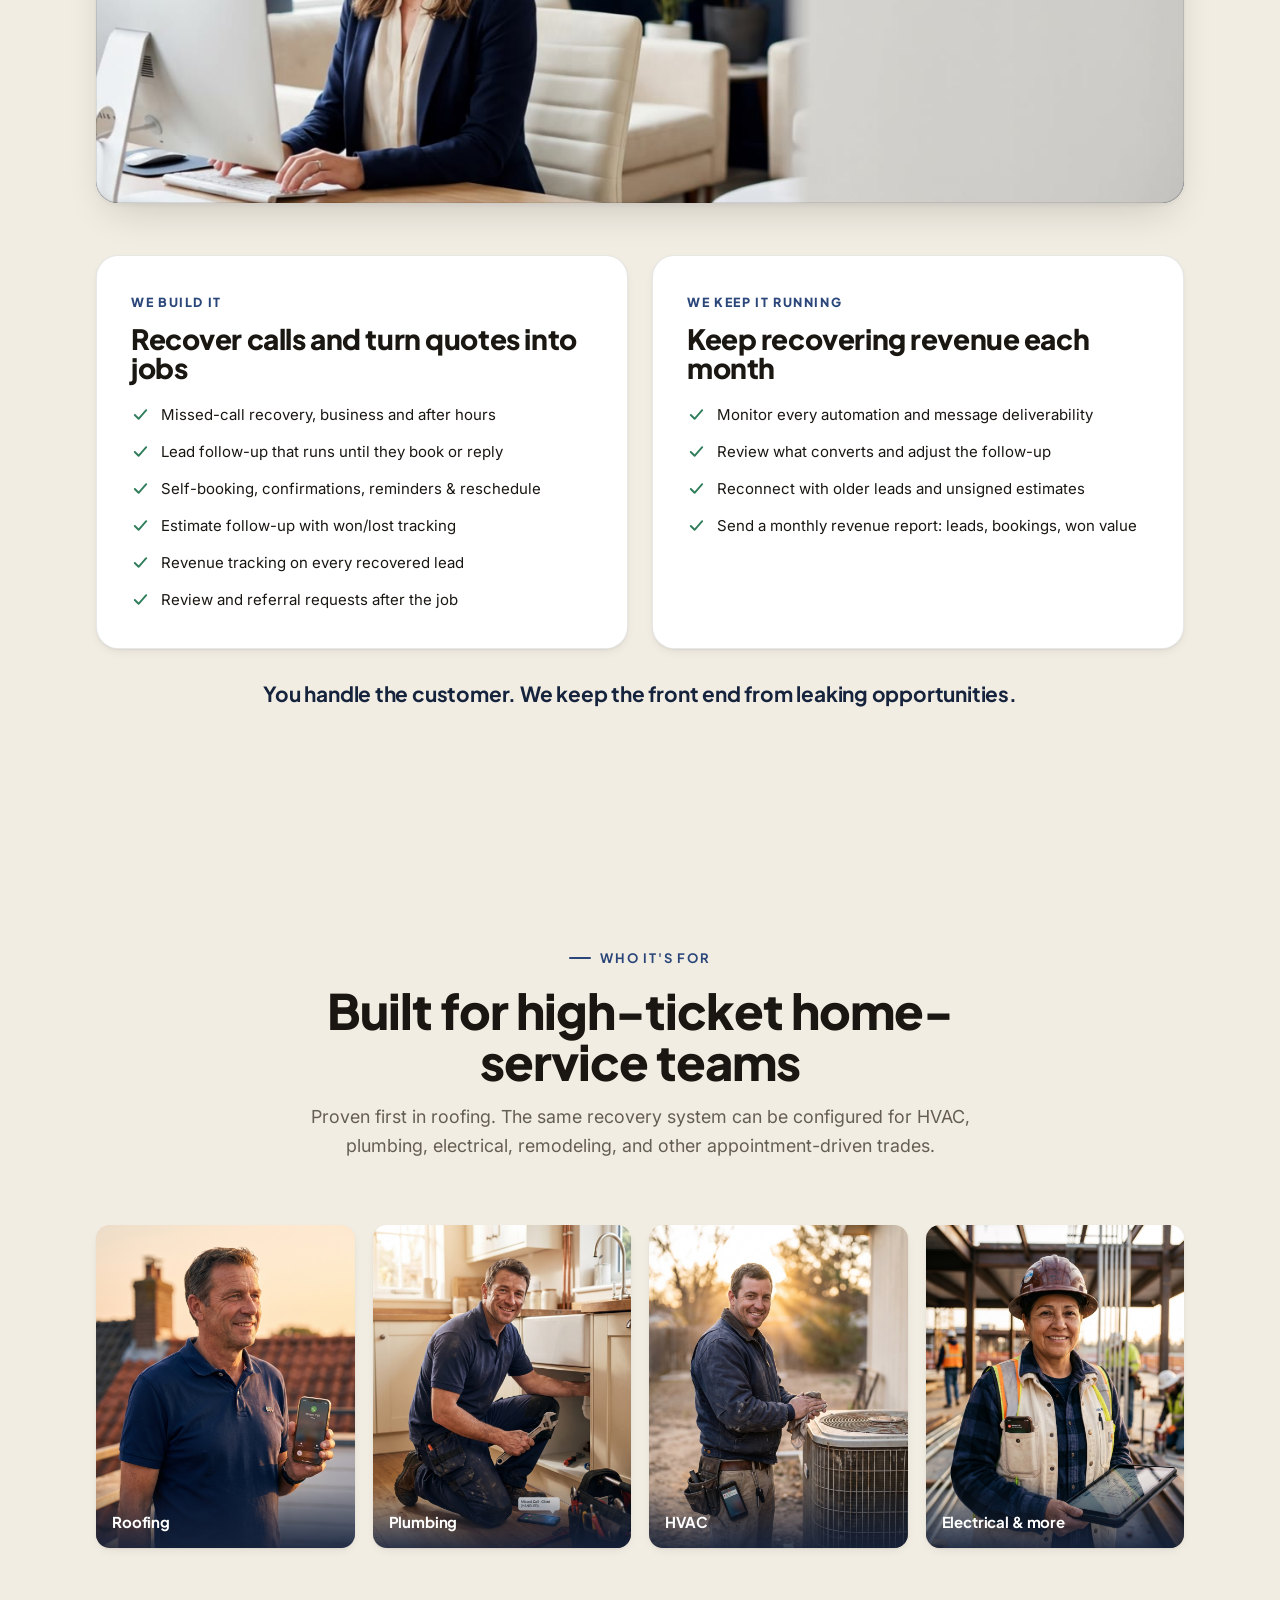
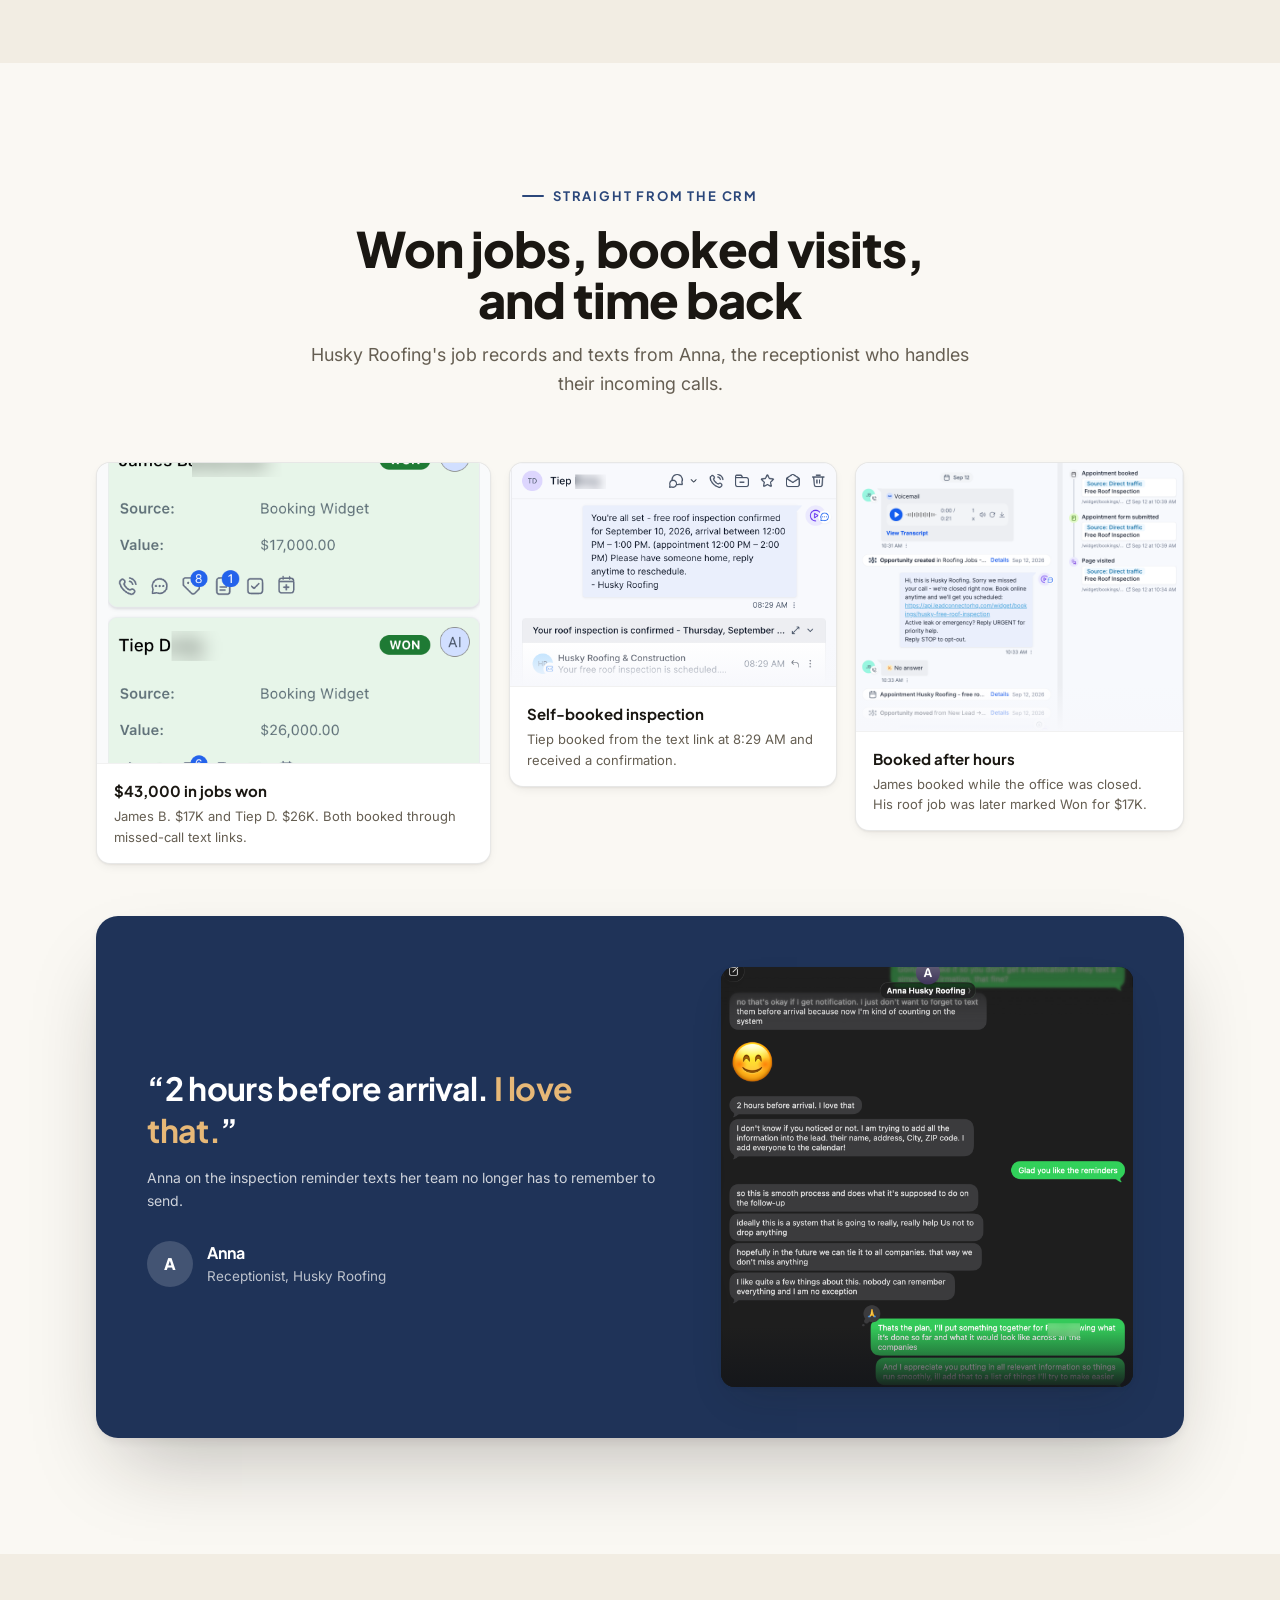
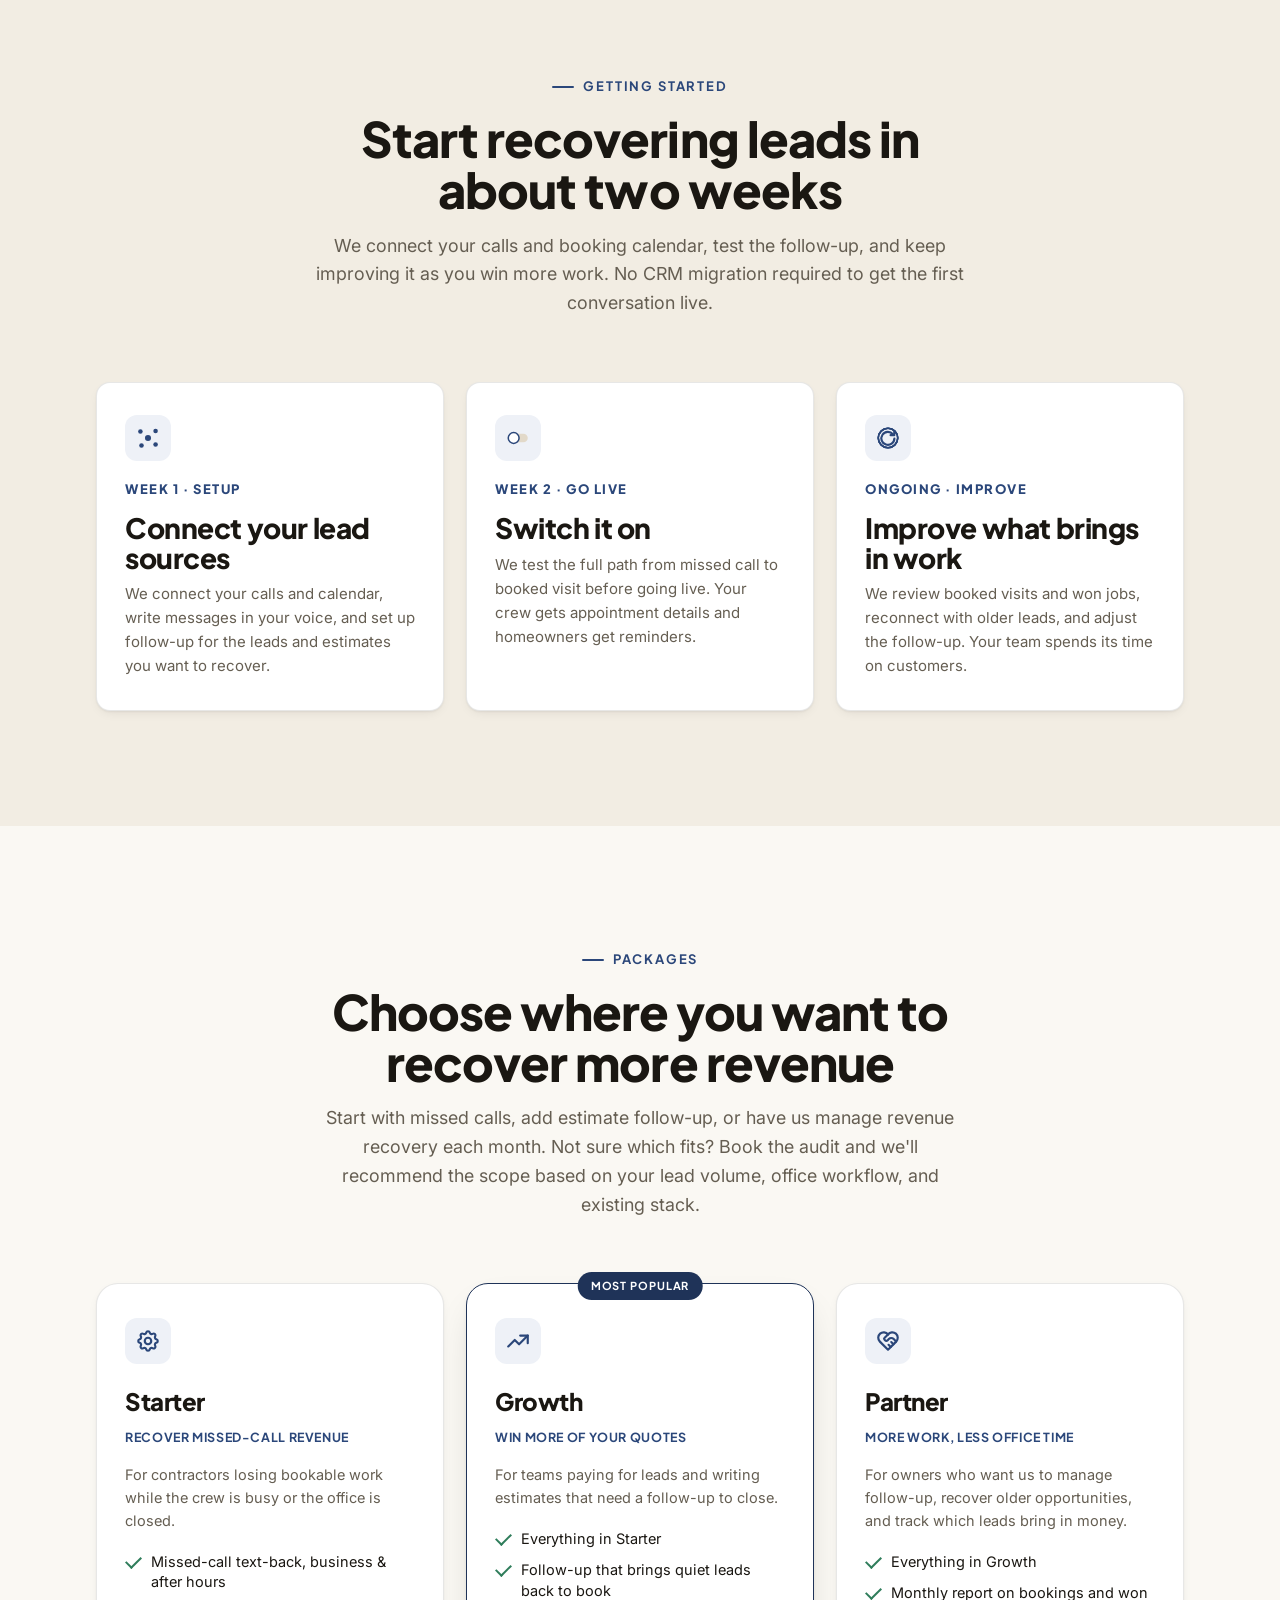
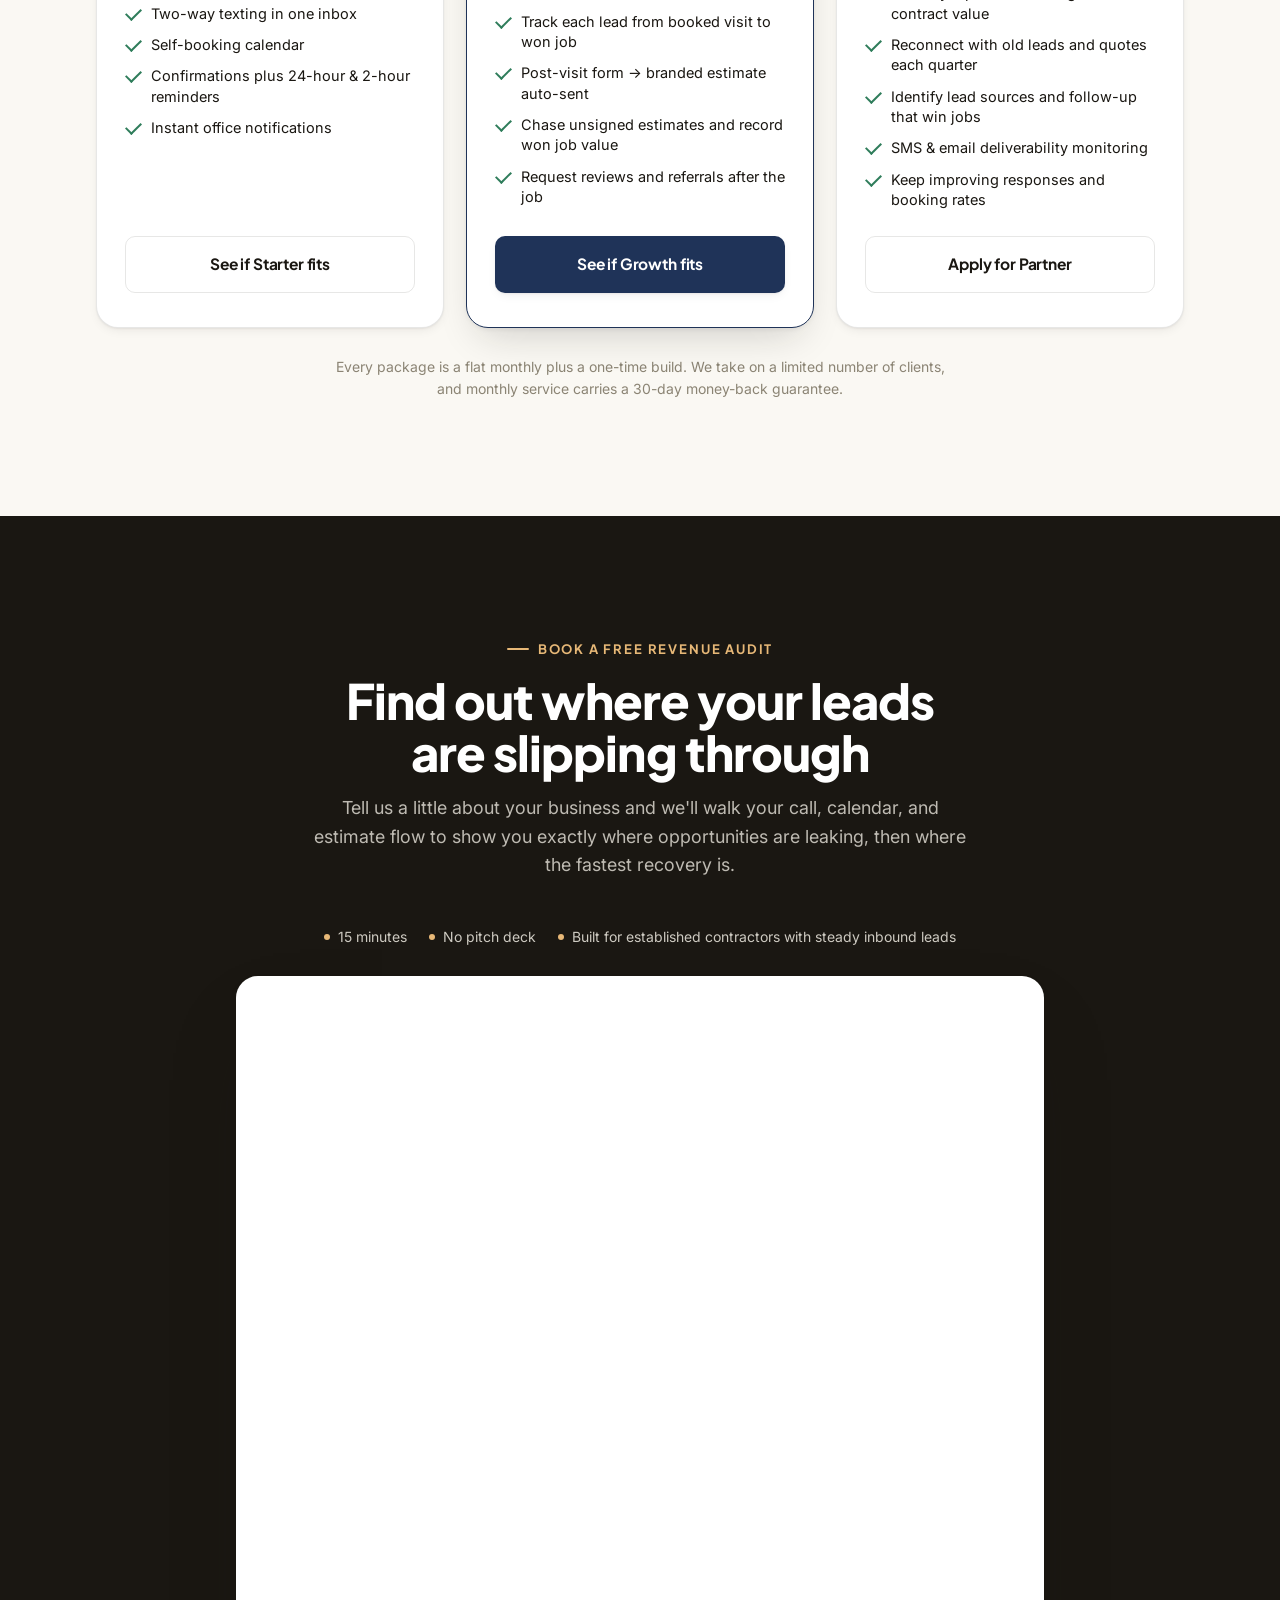
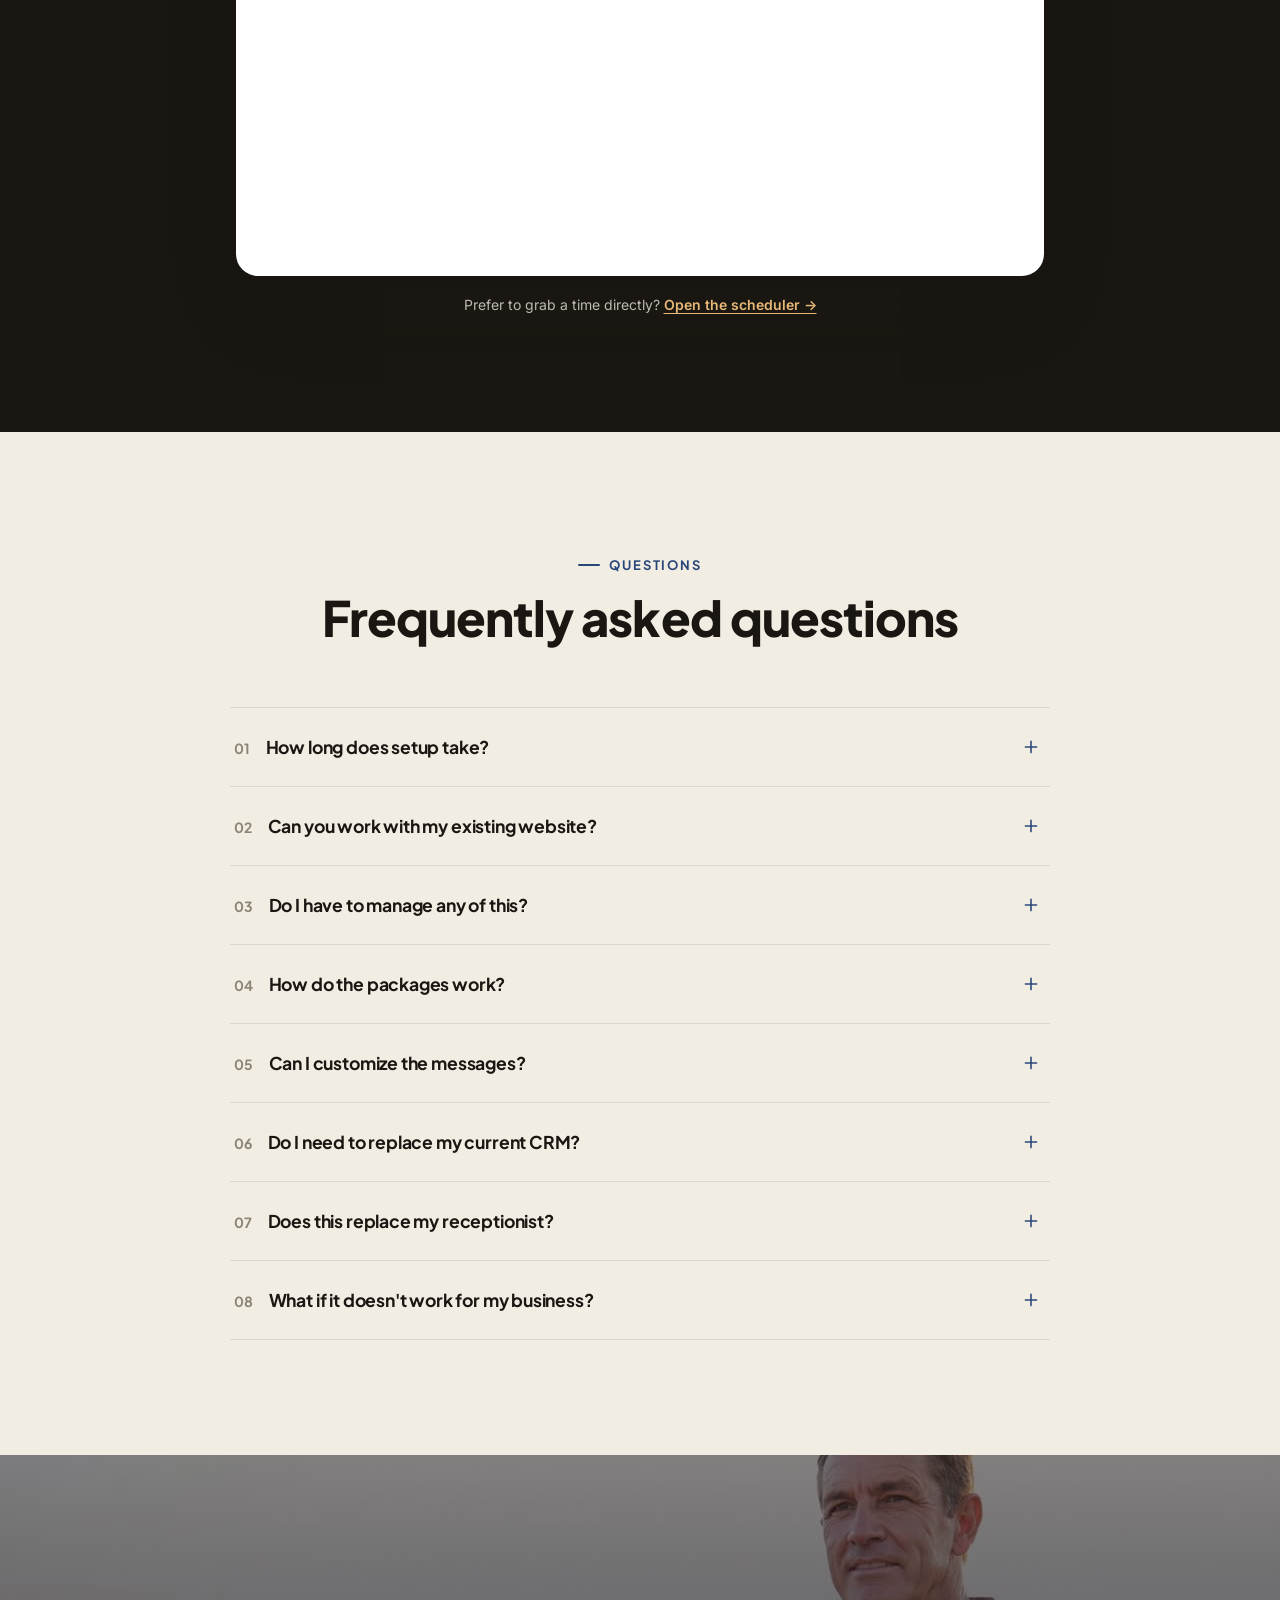
==== commit 5df1aa0d: "Fix mobile nav crowding, scheduler link, and form embed name - Nav CTA shortens to 'Free Audit' unde" ====
--- a/index.html
+++ b/index.html
@@ -98,6 +98,8 @@
   /* nav */
   nav{position:sticky;top:0;z-index:500;background:rgba(250,248,243,.8);backdrop-filter:blur(14px);border-bottom:1px solid var(--line-2);}
   nav .wrap{display:flex;align-items:center;justify-content:space-between;height:70px;}
+  nav .wrap{gap:16px;}
+  .nav-cta .cta-short{display:none;}
   .brand{display:flex;align-items:center;gap:11px;}
   .brand-mark{width:34px;height:34px;border-radius:9px;background:var(--accent);display:grid;place-items:center;flex:none;}
   .brand-mark svg{width:20px;height:20px;}
@@ -479,6 +481,9 @@
   @media (max-width:720px){
     body{font-size:16px;}
     .nav-links .navlink{display:none;}
+    .nav-cta{padding:12px 18px;font-size:14.5px;}
+    .nav-cta .cta-long{display:none;}
+    .nav-cta .cta-short{display:inline;}
     .stats-grid{grid-template-columns:1fr 1fr;}
     .ba-grid{grid-template-columns:1fr;}
     .feature{grid-template-columns:1fr;gap:28px;}
@@ -607,7 +612,7 @@
       <a href="#results" class="navlink">Results</a>
       <a href="#included" class="navlink">What's included</a>
       <a href="#packages" class="navlink">Packages</a>
-      <a href="#audit" class="btn btn-primary">Book a Free Revenue Audit</a>
+      <a href="#audit" class="btn btn-primary nav-cta"><span class="cta-long">Book a Free Revenue Audit</span><span class="cta-short">Free Audit</span></a>
     </div>
   </div>
 </nav>
@@ -1088,15 +1093,15 @@
         data-activation-value=""
         data-deactivation-type="neverDeactivate"
         data-deactivation-value=""
-        data-form-name="Internal Manual Lead Entry"
+        data-form-name="Revenue Audit Call Pre-Booking Form"
         data-height="894"
         data-layout-iframe-id="inline-MkIJlsObzuhTmu6LBPUQ"
         data-form-id="MkIJlsObzuhTmu6LBPUQ"
         data-cookie-consent="true"
         data-cookie-consent-provider="auto"
-        title="Book a free revenue audit"></iframe>
-    </div>
-    <p class="audit-alt reveal">Prefer to grab a time directly? <a href="https://app.summitsolutionscrm.com/widget/booking/UczsWKllFskIHxNZhy23" target="_blank" rel="noopener">Open the scheduler →</a></p>
+        title="Revenue Audit Call Pre-Booking Form"></iframe>
+    </div>
+    <p class="audit-alt reveal">Prefer to grab a time directly? <a href="https://api.leadconnectorhq.com/widget/booking/UczsWKllFskIHxNZhy23" target="_blank" rel="noopener">Open the scheduler →</a></p>
   </div>
 </section>
 <script src="https://app.summitsolutionscrm.com/js/form_embed.js"></script>
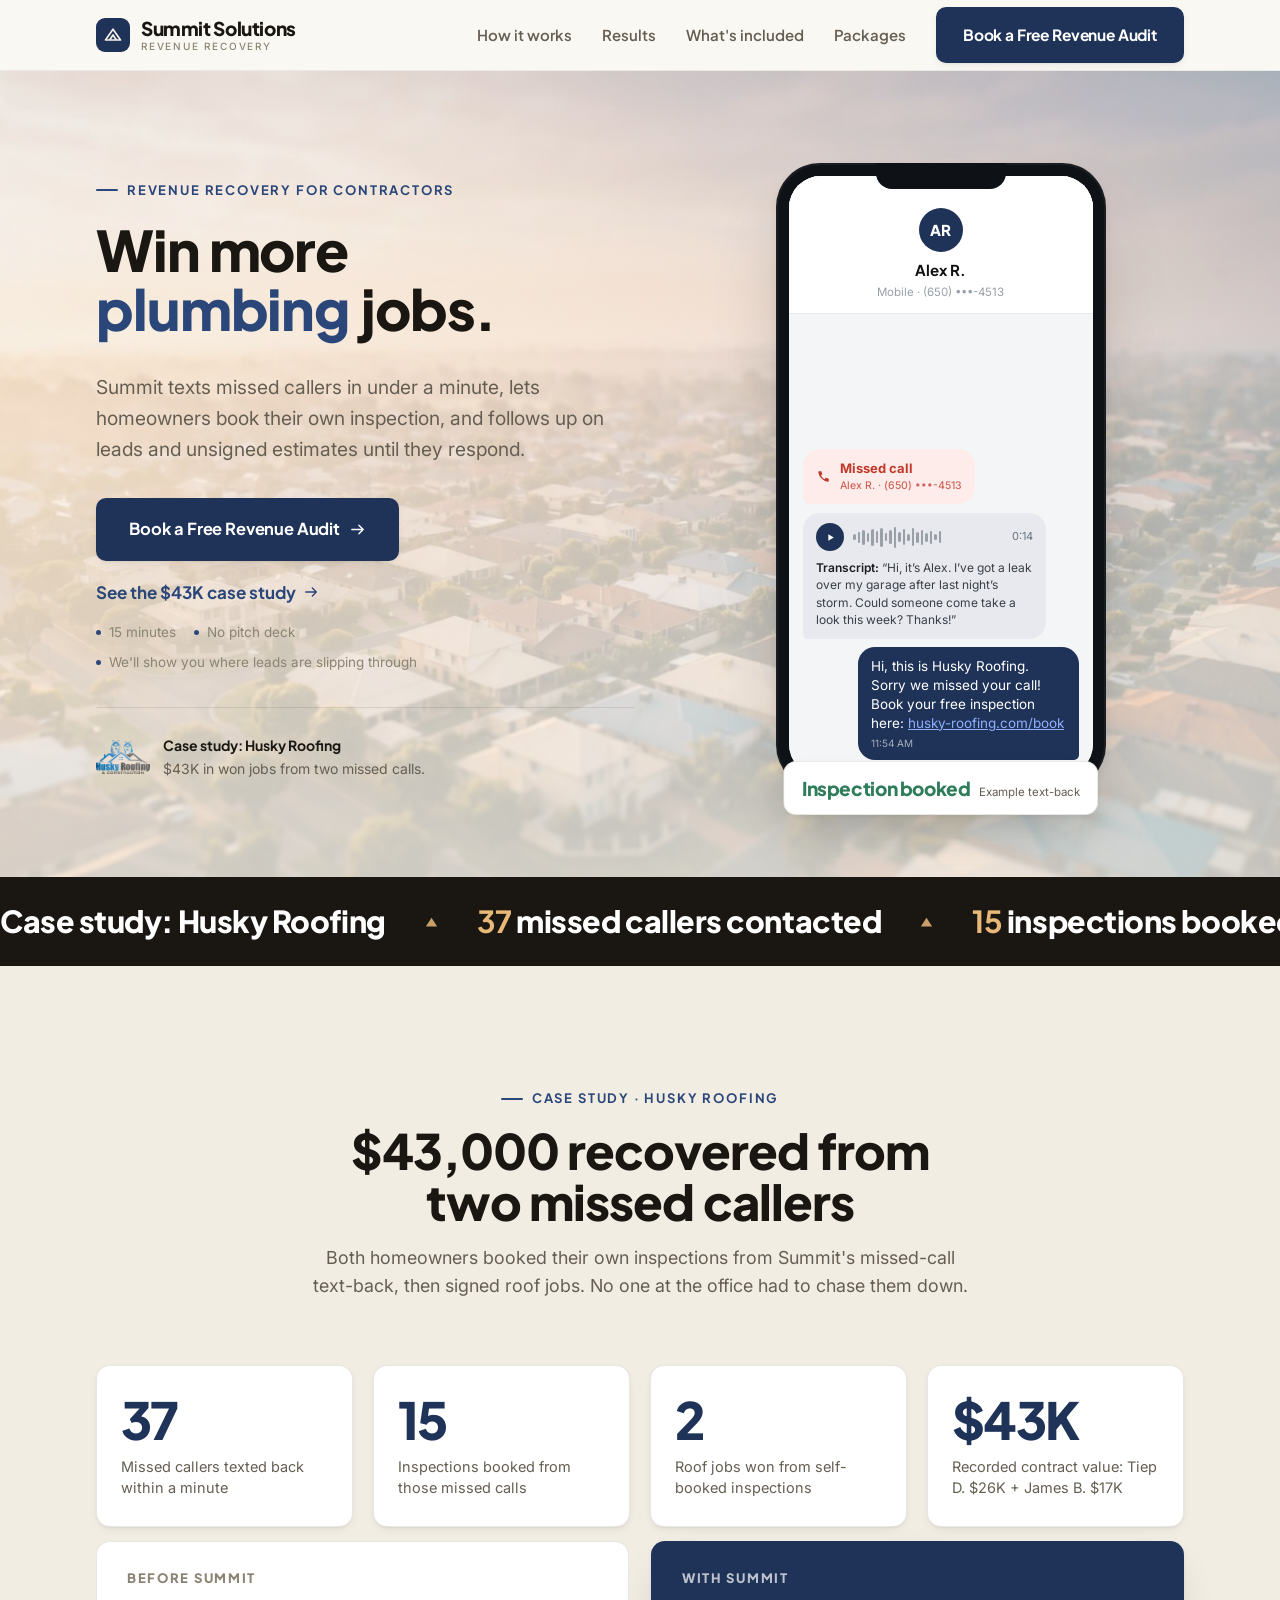
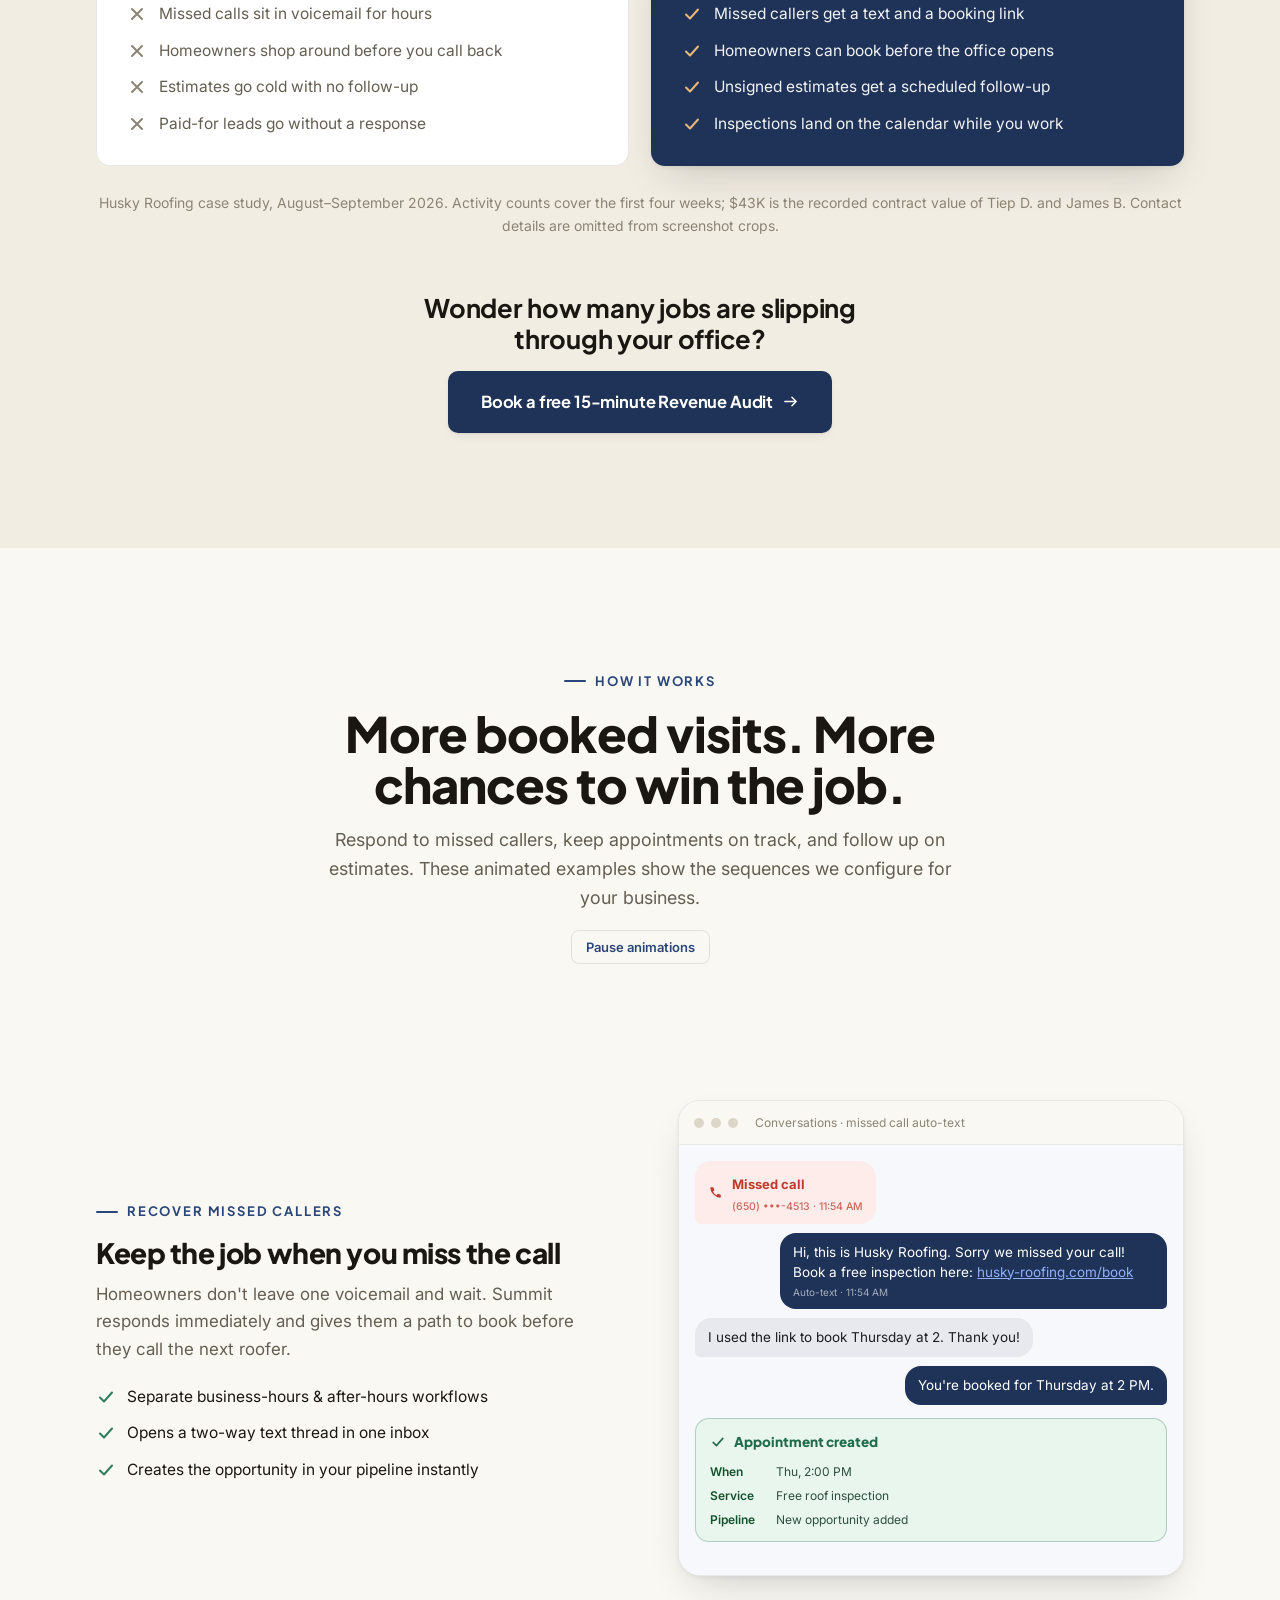
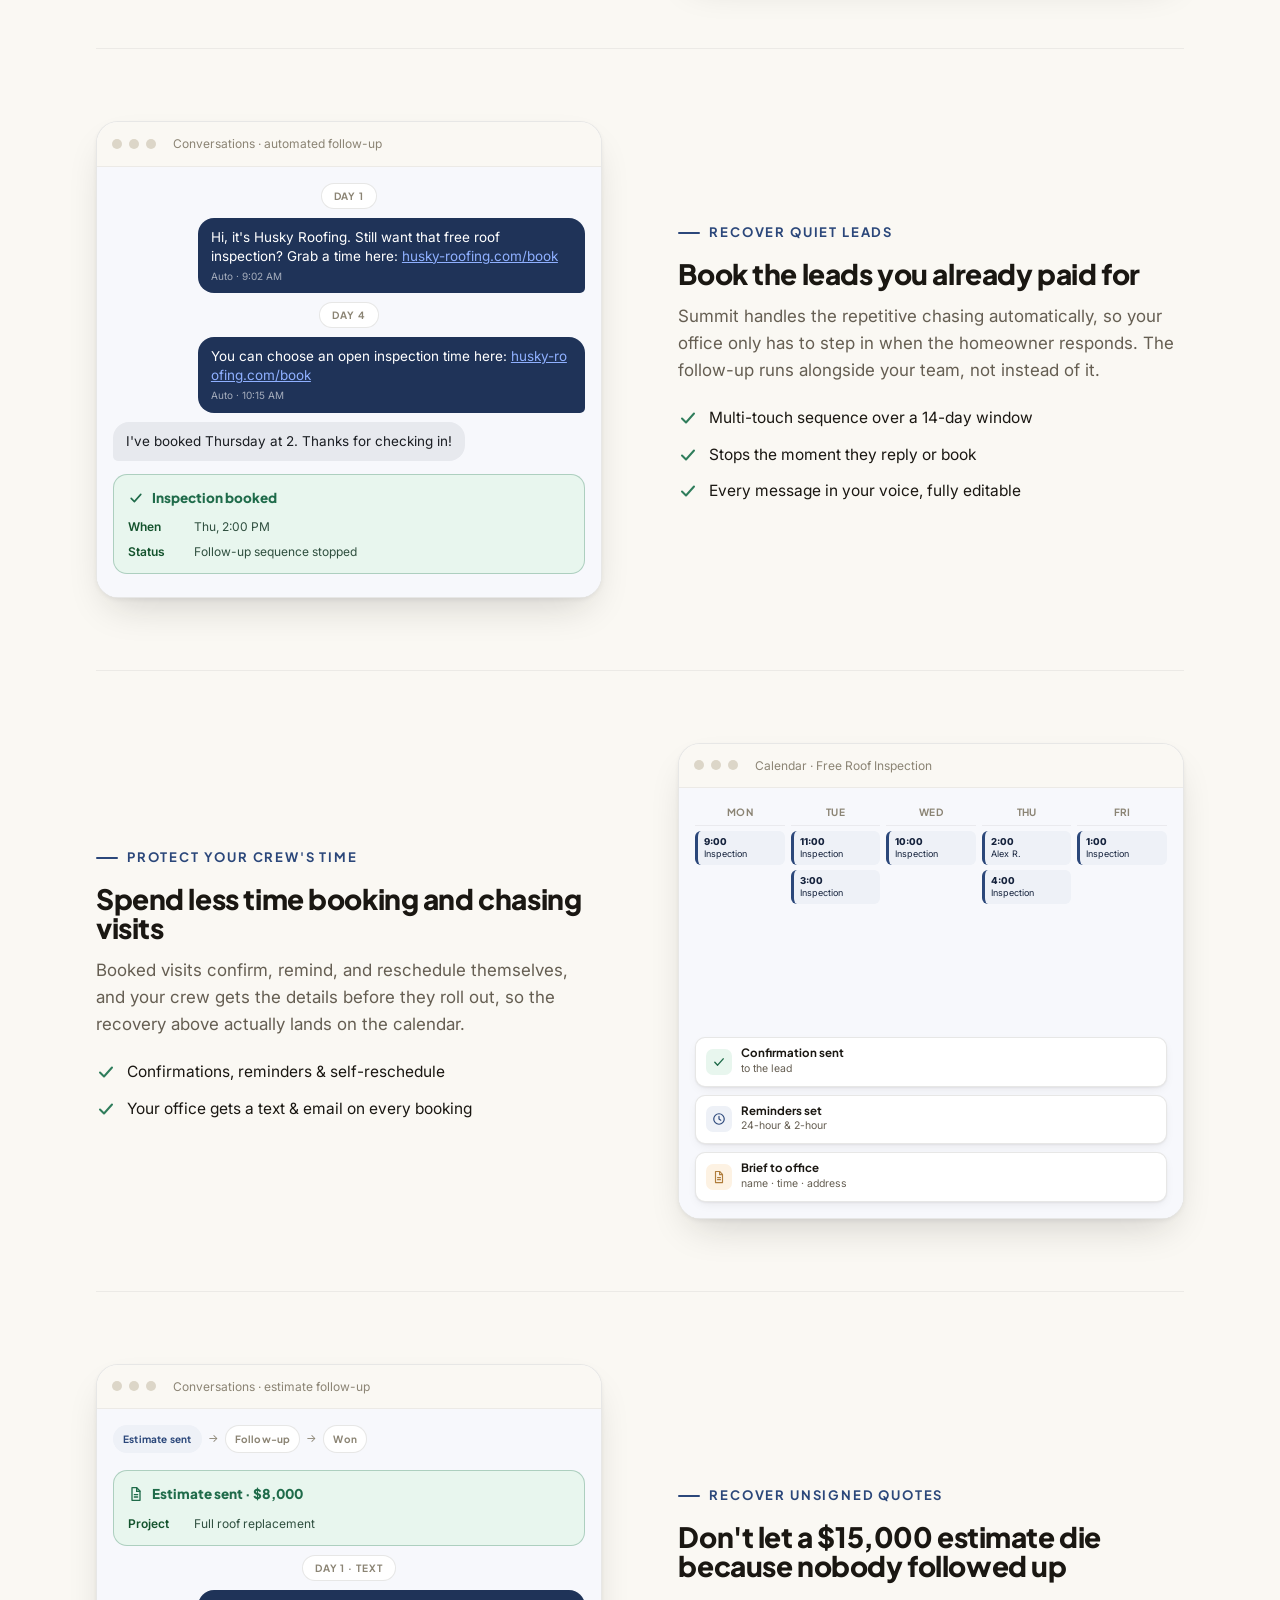
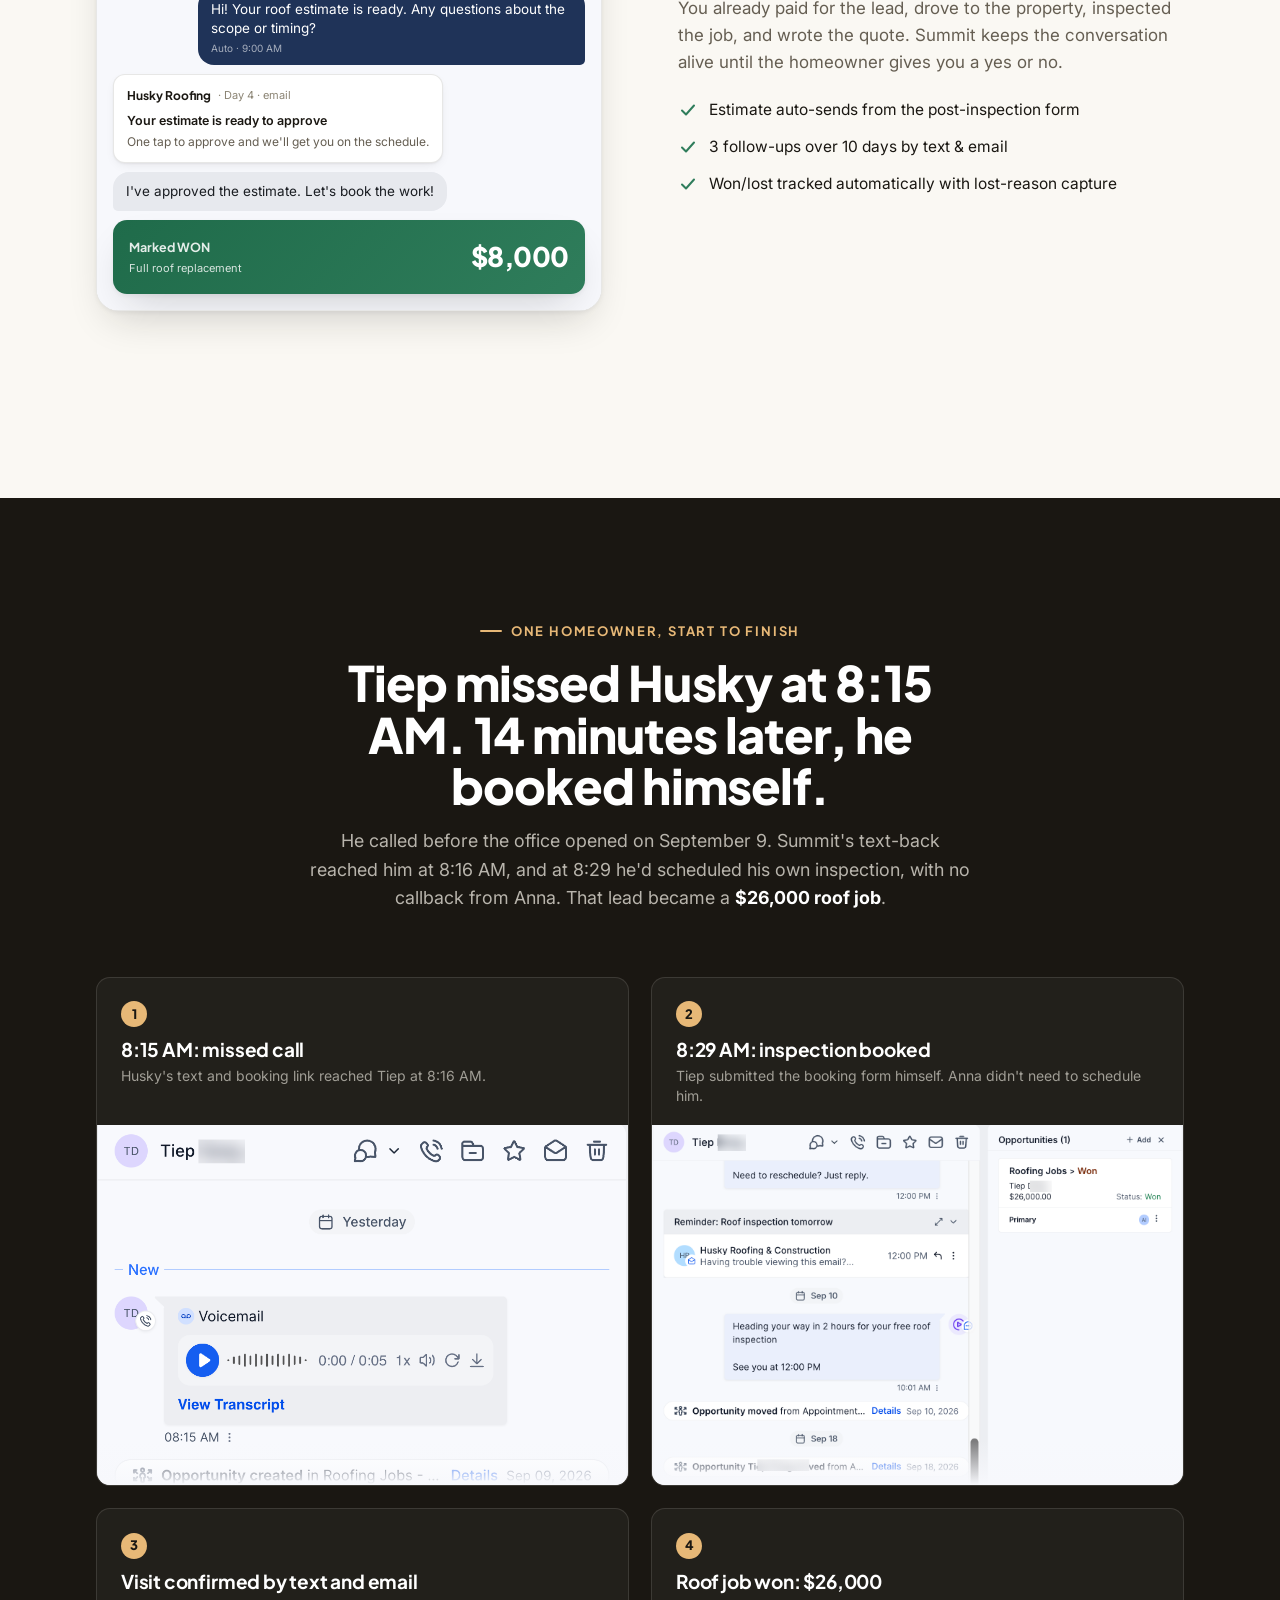
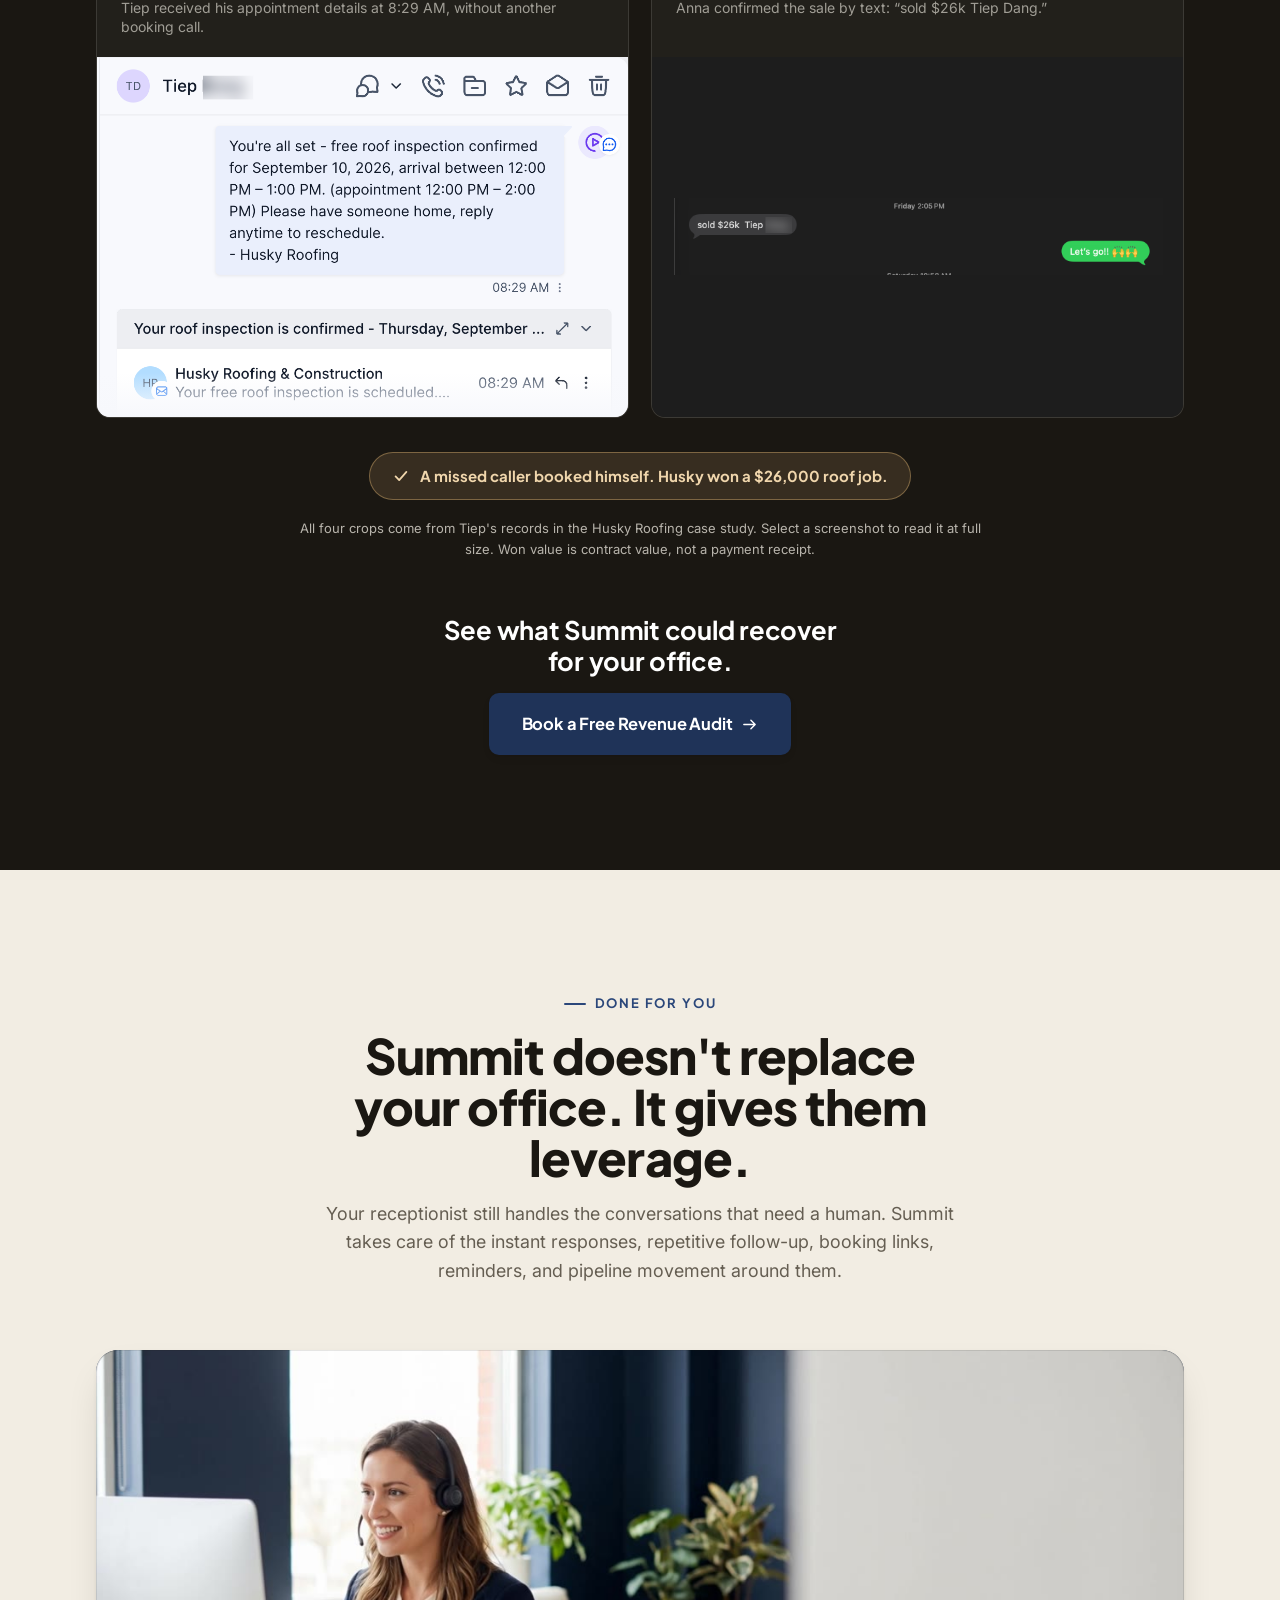
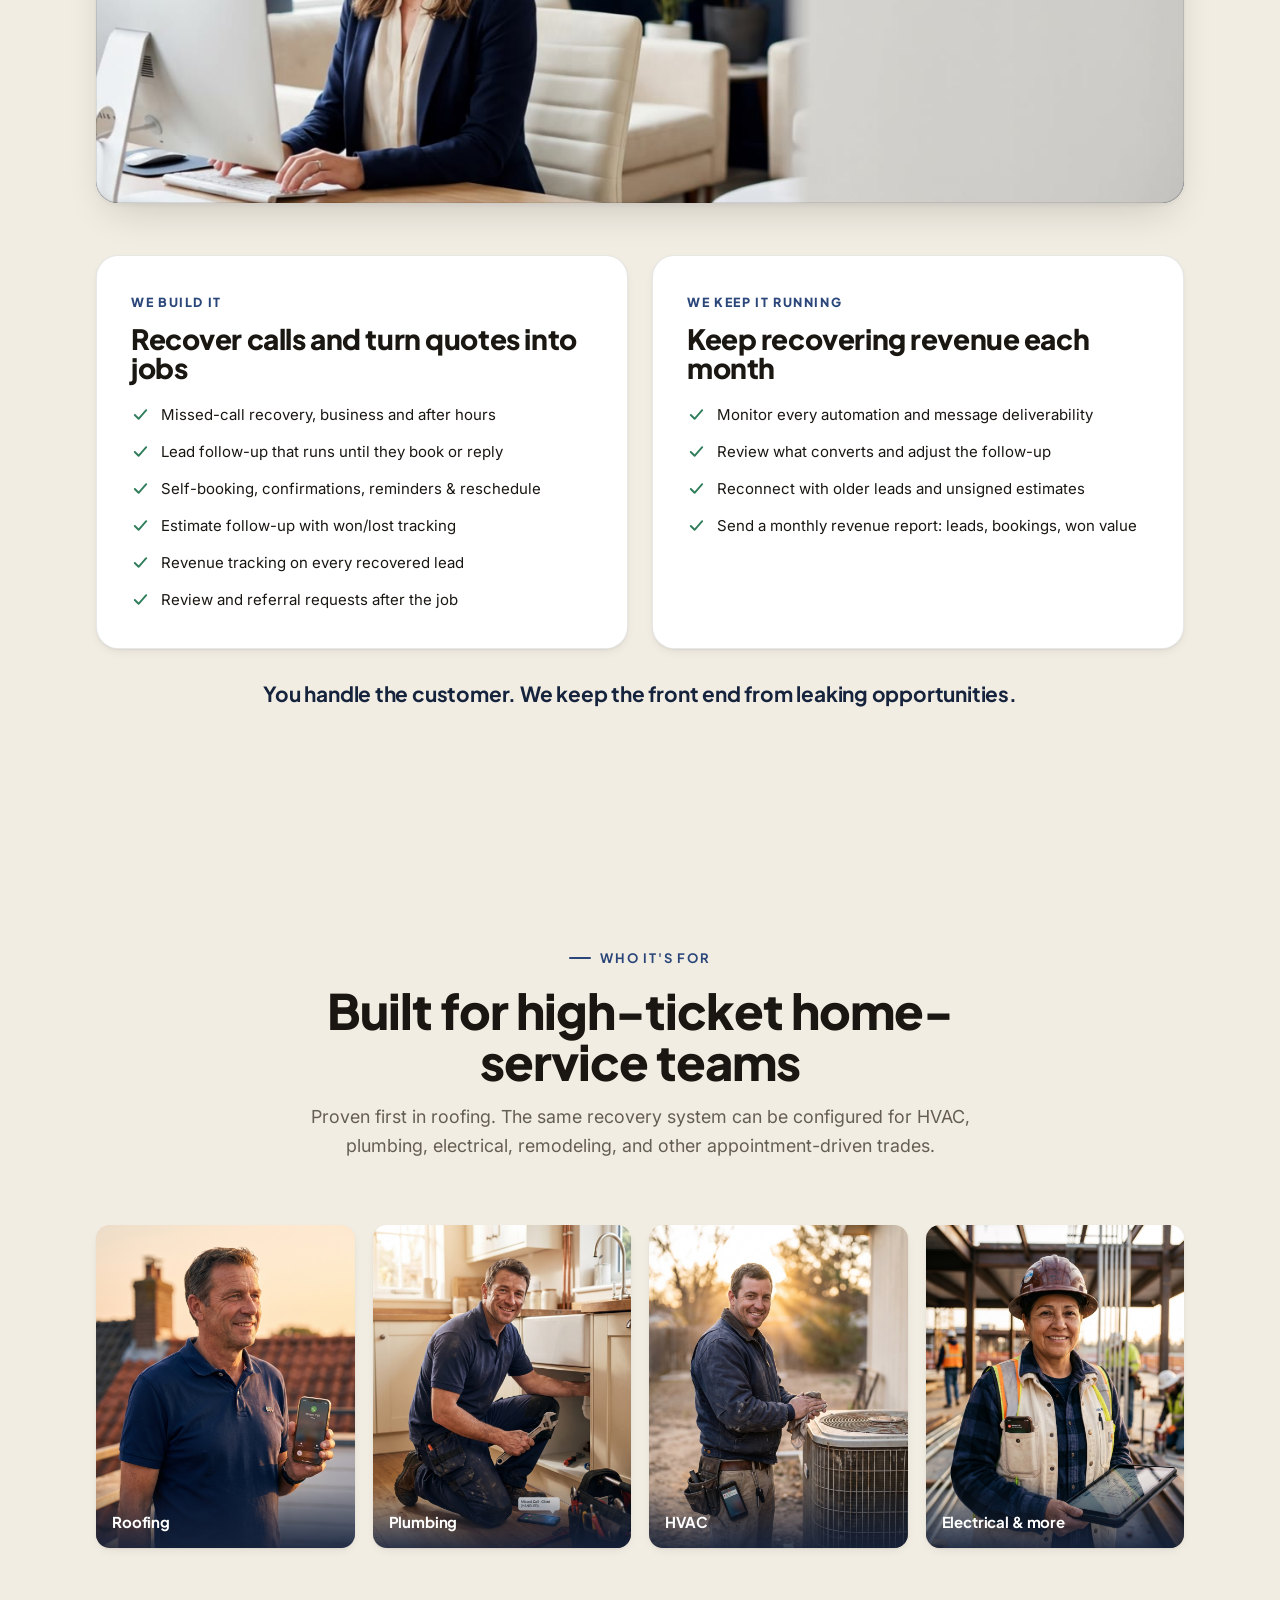
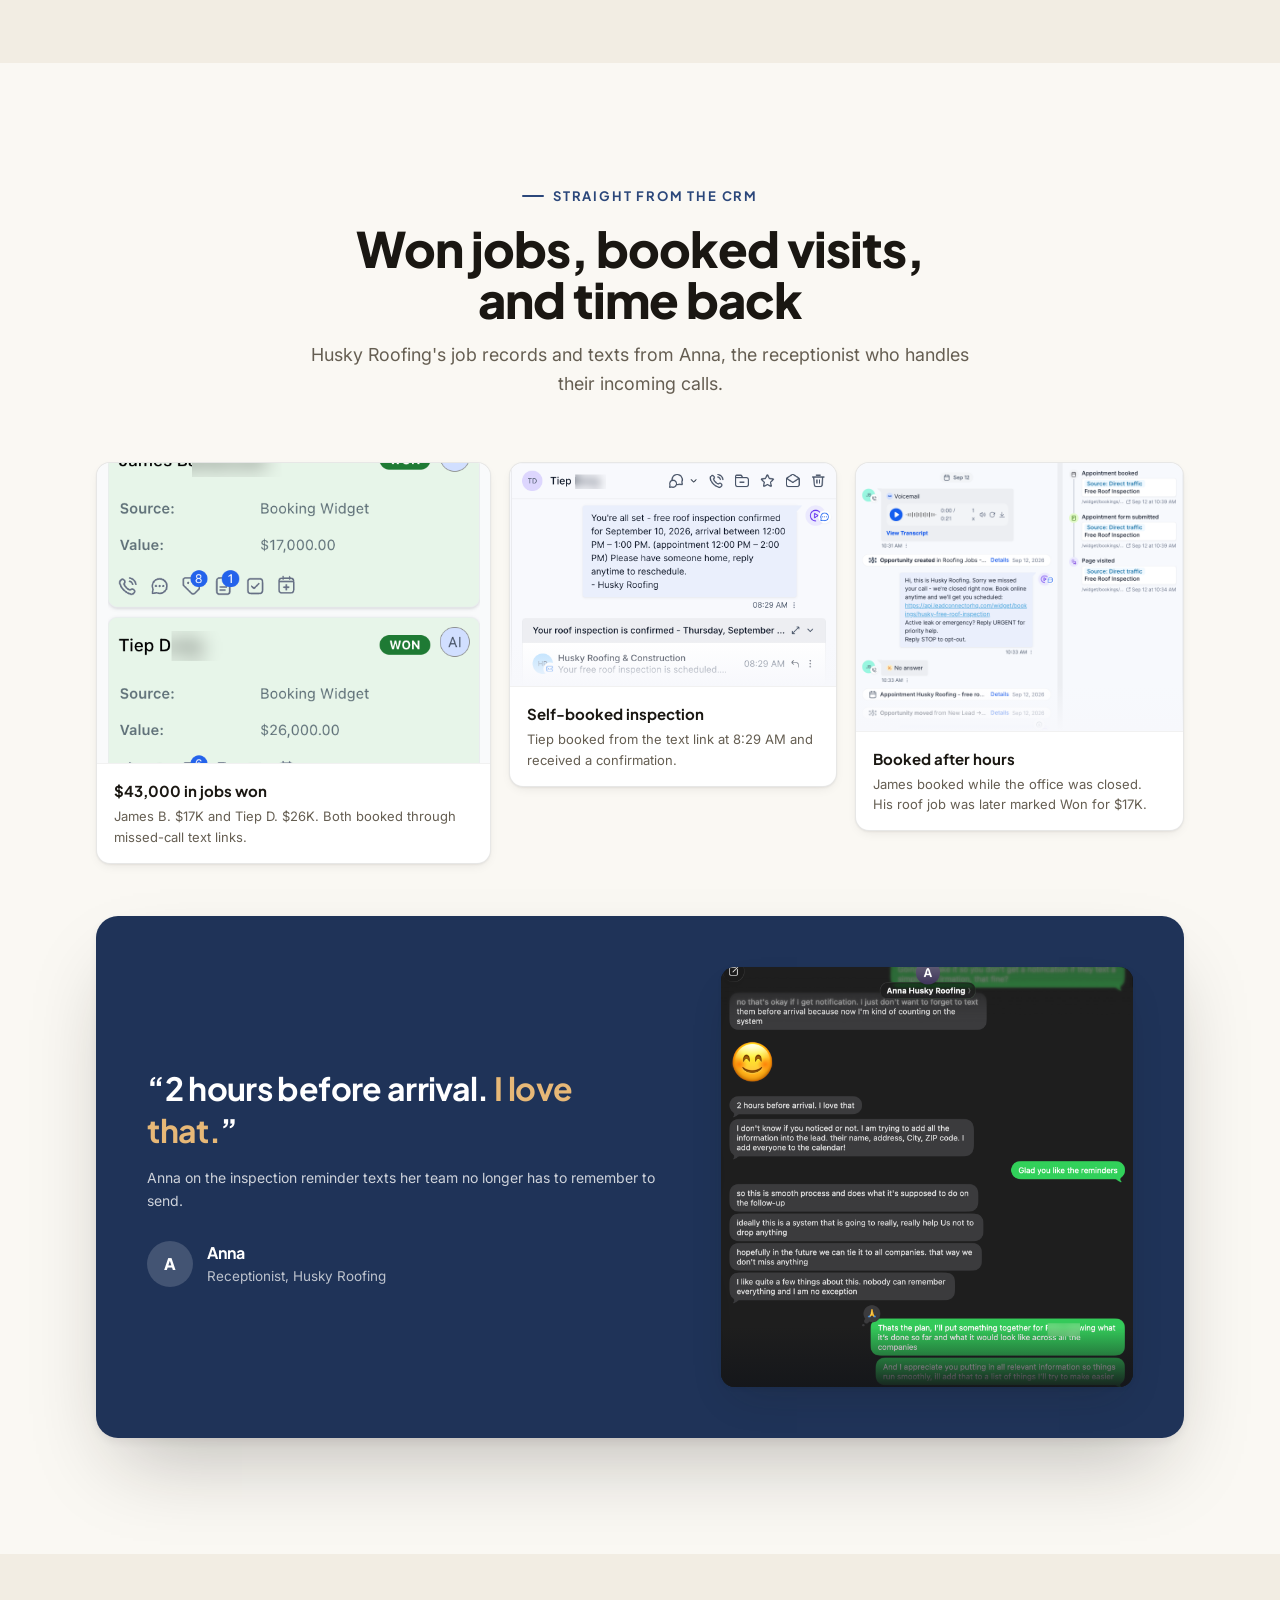
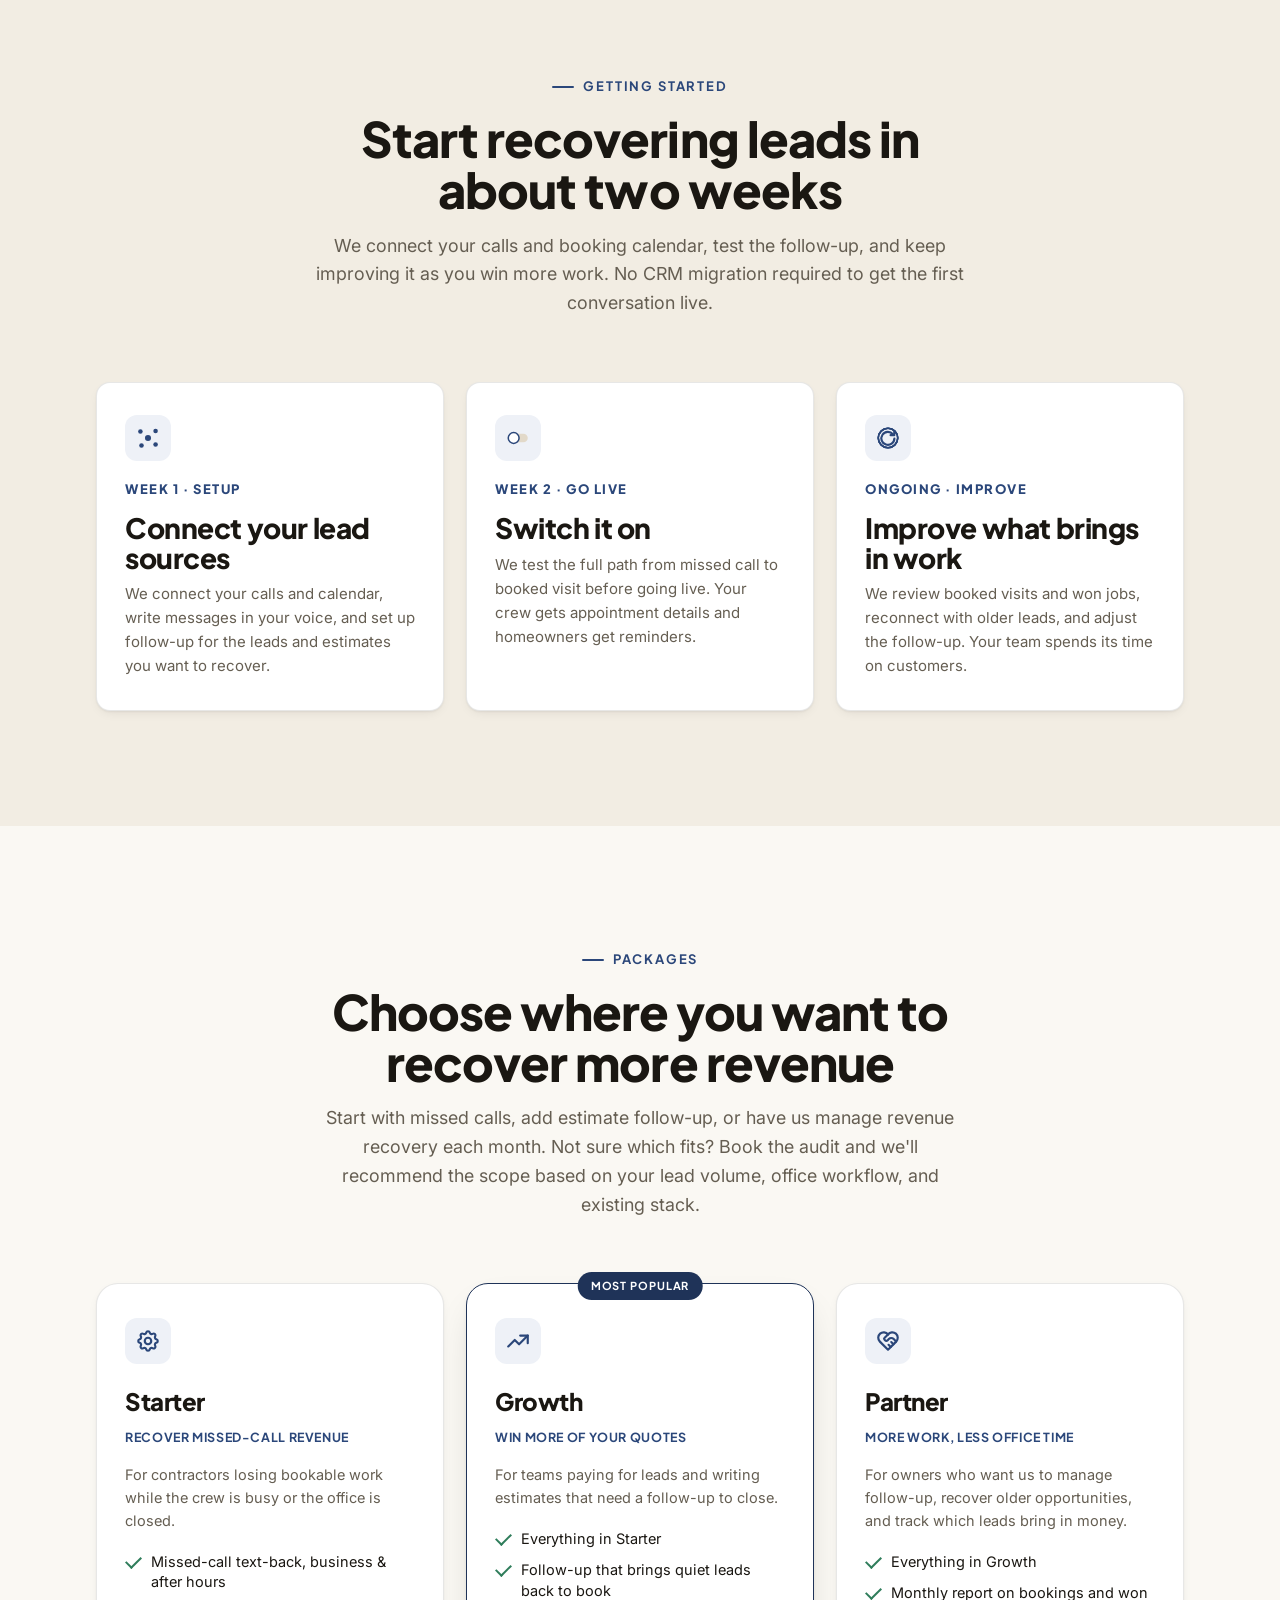
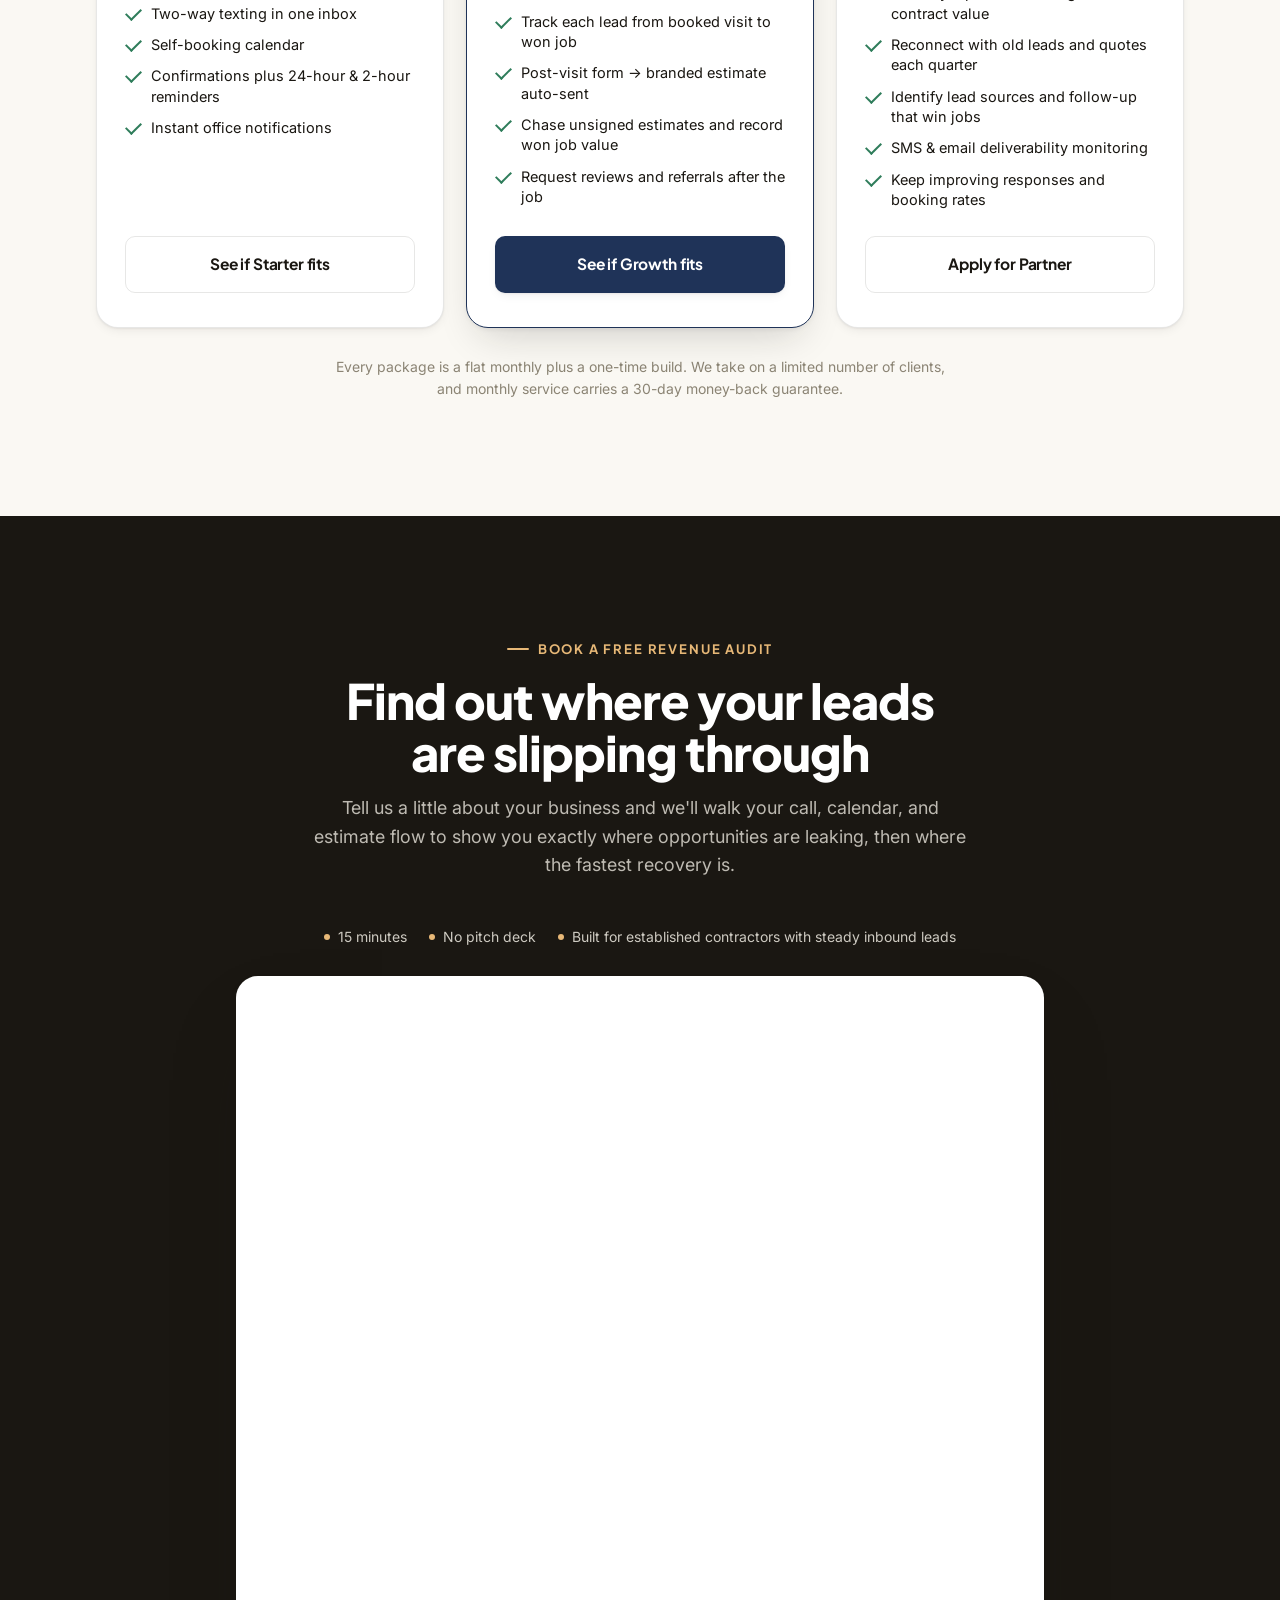
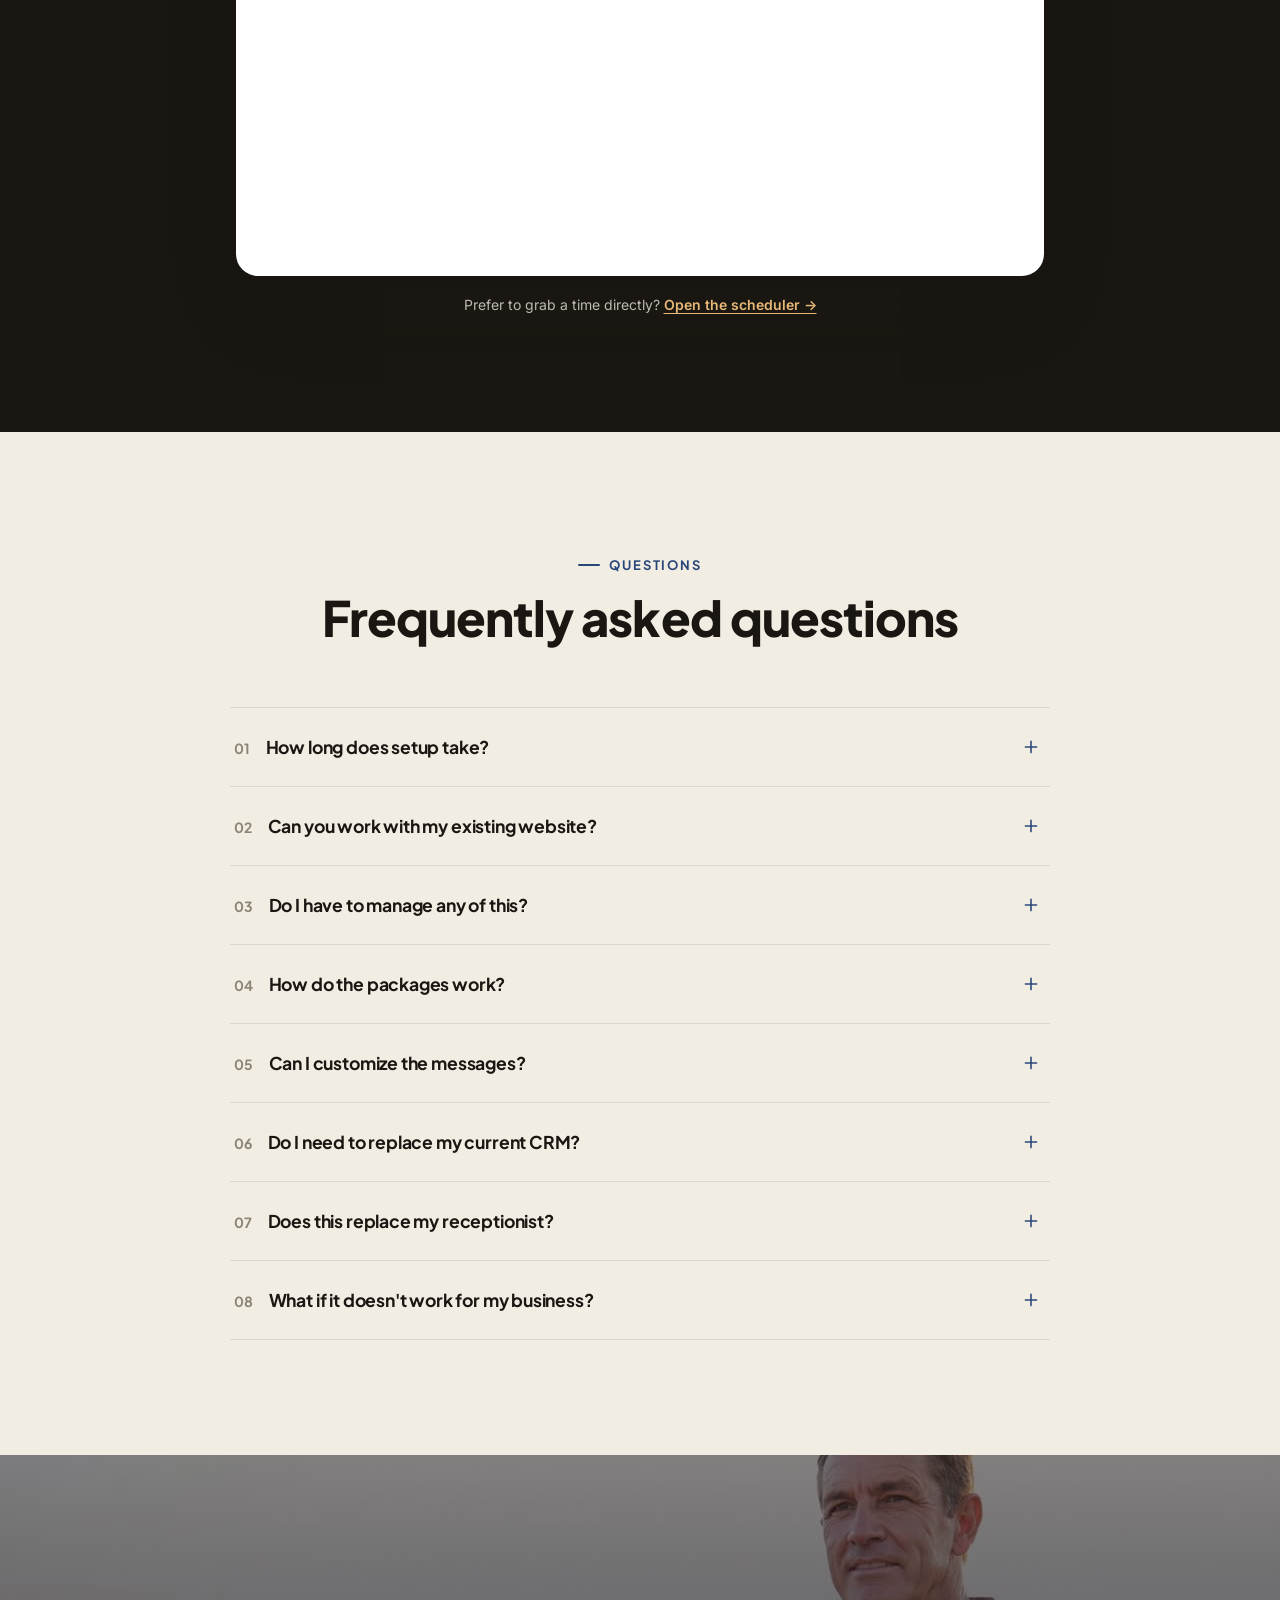
==== commit 91459a43: "Remove the Speed-to-Lead playbook video preview Drops the looping teaser video, highlighter animatio" ====
--- a/index.html
+++ b/index.html
@@ -432,16 +432,6 @@
   .final ul.assure{list-style:none;margin-top:26px;display:flex;flex-direction:column;gap:12px;}
   .final ul.assure li{display:flex;gap:11px;align-items:center;color:rgba(245,241,232,.9);font-size:15px;}
   .final ul.assure .ic{color:var(--gold-soft);width:19px;height:19px;flex:none;}
-  .playbook-stage{position:relative;width:100%;aspect-ratio:16/9;overflow:hidden;border:1px solid rgba(220,176,87,.32);border-radius:var(--r-lg);background:var(--ink);box-shadow:0 22px 56px rgba(0,0,0,.26);margin-bottom:18px;}
-  .playbook-preview{position:absolute;inset:0;display:block;width:100%;height:100%;object-fit:cover;background:var(--ink);}
-  .playbook-kicker{position:absolute;z-index:1;top:7%;left:6%;width:auto;color:var(--gold-soft);font-family:var(--f-display);font-size:clamp(9px,1vw,11px);font-weight:700;letter-spacing:.13em;text-shadow:0 1px 8px rgba(11,18,33,.65);}
-  .playbook-highlight{position:absolute;z-index:1;left:52%;top:60%;width:24%;height:8px;border-radius:2px;background:rgba(235,192,82,.65);box-shadow:0 0 14px rgba(235,192,82,.28);mix-blend-mode:multiply;transform:scaleX(0);transform-origin:left center;animation:playbook-highlight 5s ease-in-out infinite;pointer-events:none;}
-  .playbook-stage.is-paused .playbook-highlight{animation-play-state:paused;}
-  @keyframes playbook-highlight{0%,10%{opacity:0;transform:scaleX(0);}16%{opacity:.8;}46%{opacity:.8;transform:scaleX(1);}60%,100%{opacity:0;transform:scaleX(1);}}
-  @media(prefers-reduced-motion:reduce){.playbook-highlight{animation:none;opacity:.65;transform:scaleX(1);}}
-  .preview-toggle{display:block;margin:0 0 18px auto;padding:5px 0;background:none;border:0;color:var(--gold-soft);font:inherit;font-size:13px;text-decoration:underline;text-underline-offset:4px;cursor:pointer;}
-  .preview-toggle:focus-visible{outline:2px solid var(--gold-soft);outline-offset:5px;}
-  .preview-toggle[hidden]{display:none;}
   .intake{background:var(--card);border-radius:var(--r-lg);padding:30px;box-shadow:var(--shadow-lg);color:var(--ink);}
   .intake-head{display:flex;justify-content:space-between;font-family:var(--f-display);font-weight:700;font-size:12px;letter-spacing:.1em;text-transform:uppercase;color:var(--muted-2);margin-bottom:22px;}
   .field{margin-bottom:18px;}
@@ -1177,14 +1167,6 @@
     </div>
 
     <div class="guide-signup">
-      <div class="playbook-stage">
-        <video class="playbook-preview" id="playbookPreview" width="800" height="450" loop muted playsinline preload="none" poster="assets/hf-playbook-poster.png" aria-hidden="true">
-          <source data-src="assets/hf-playbook-teaser.mp4" type="video/mp4">
-        </video>
-        <span class="playbook-kicker" aria-hidden="true">THE SPEED-TO-LEAD PLAYBOOK</span>
-        <span class="playbook-highlight" aria-hidden="true"></span>
-      </div>
-      <button type="button" class="preview-toggle" id="previewToggle" aria-controls="playbookPreview" aria-pressed="false" hidden>Pause preview</button>
       <div class="intake reveal">
       <div class="intake-head"><span>Get the free guide</span><span>Free playbook</span></div>
       <form id="demoForm" novalidate>
@@ -1413,38 +1395,6 @@
     update();
   })();
 
-  // ---- lazy playbook preview ----
-  (function(){
-    var video = document.getElementById('playbookPreview');
-    var button = document.getElementById('previewToggle');
-    var stage = video.closest('.playbook-stage');
-    var source = video.querySelector('source');
-    var visible = false, paused = false;
-    function update(){
-      button.hidden = motionPreference.matches;
-      button.setAttribute('aria-pressed', String(paused));
-      button.textContent = paused ? 'Play preview' : 'Pause preview';
-      stage.classList.toggle('is-paused', !visible || paused || motionPaused());
-      if(!visible || paused || motionPaused()) { video.pause(); return; }
-      if(!source.src) { source.src = source.dataset.src; video.load(); }
-      video.play().catch(function(){
-        paused = true;
-        video.pause();
-        button.setAttribute('aria-pressed', 'true');
-        button.textContent = 'Play preview';
-      });
-    }
-    var observer = new IntersectionObserver(function(entries){
-      visible = entries[0].isIntersecting;
-      update();
-    }, {threshold:.15});
-    observer.observe(video);
-    button.addEventListener('click', function(){ paused = !paused; update(); });
-    motionPreference.addEventListener('change', update);
-    window.addEventListener('summit-motion-change', update);
-    update();
-  })();
-
   // ---- reveal on scroll ----
   var io = new IntersectionObserver(function(entries){
     entries.forEach(function(entry){
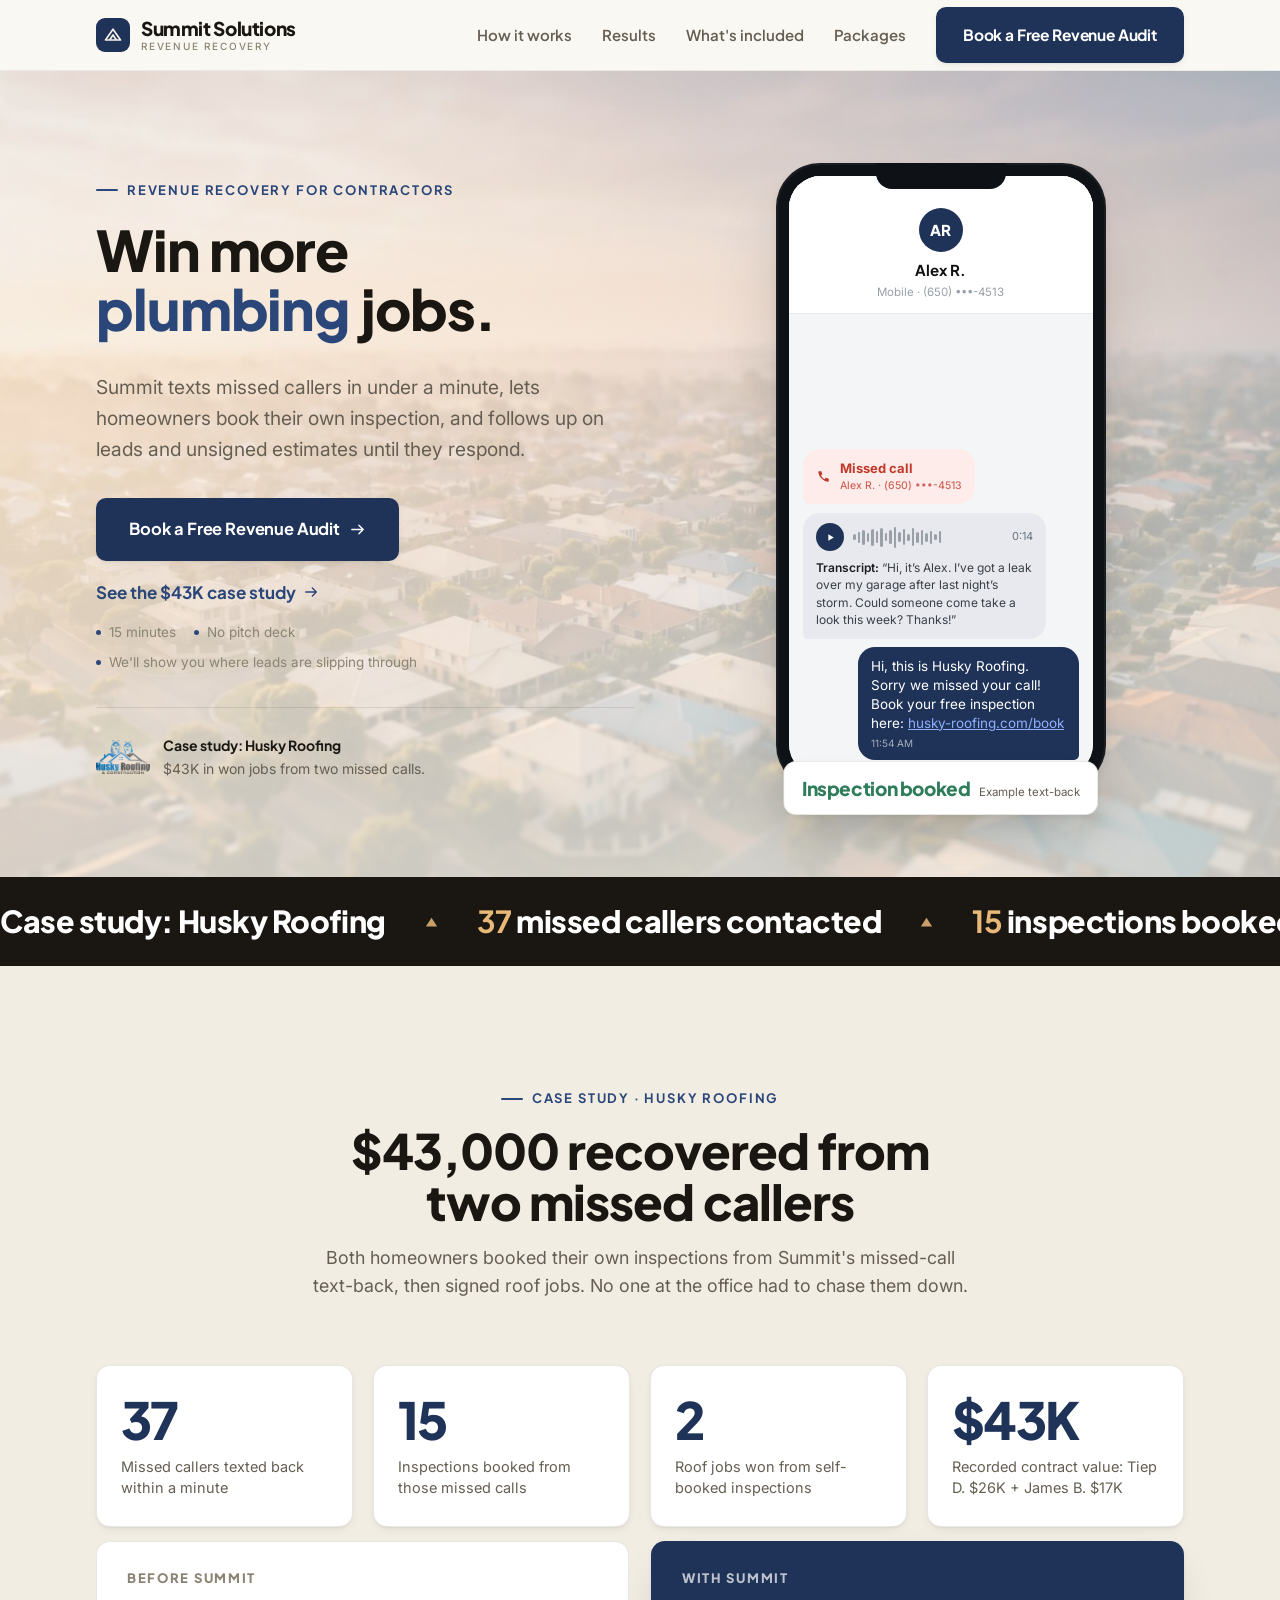
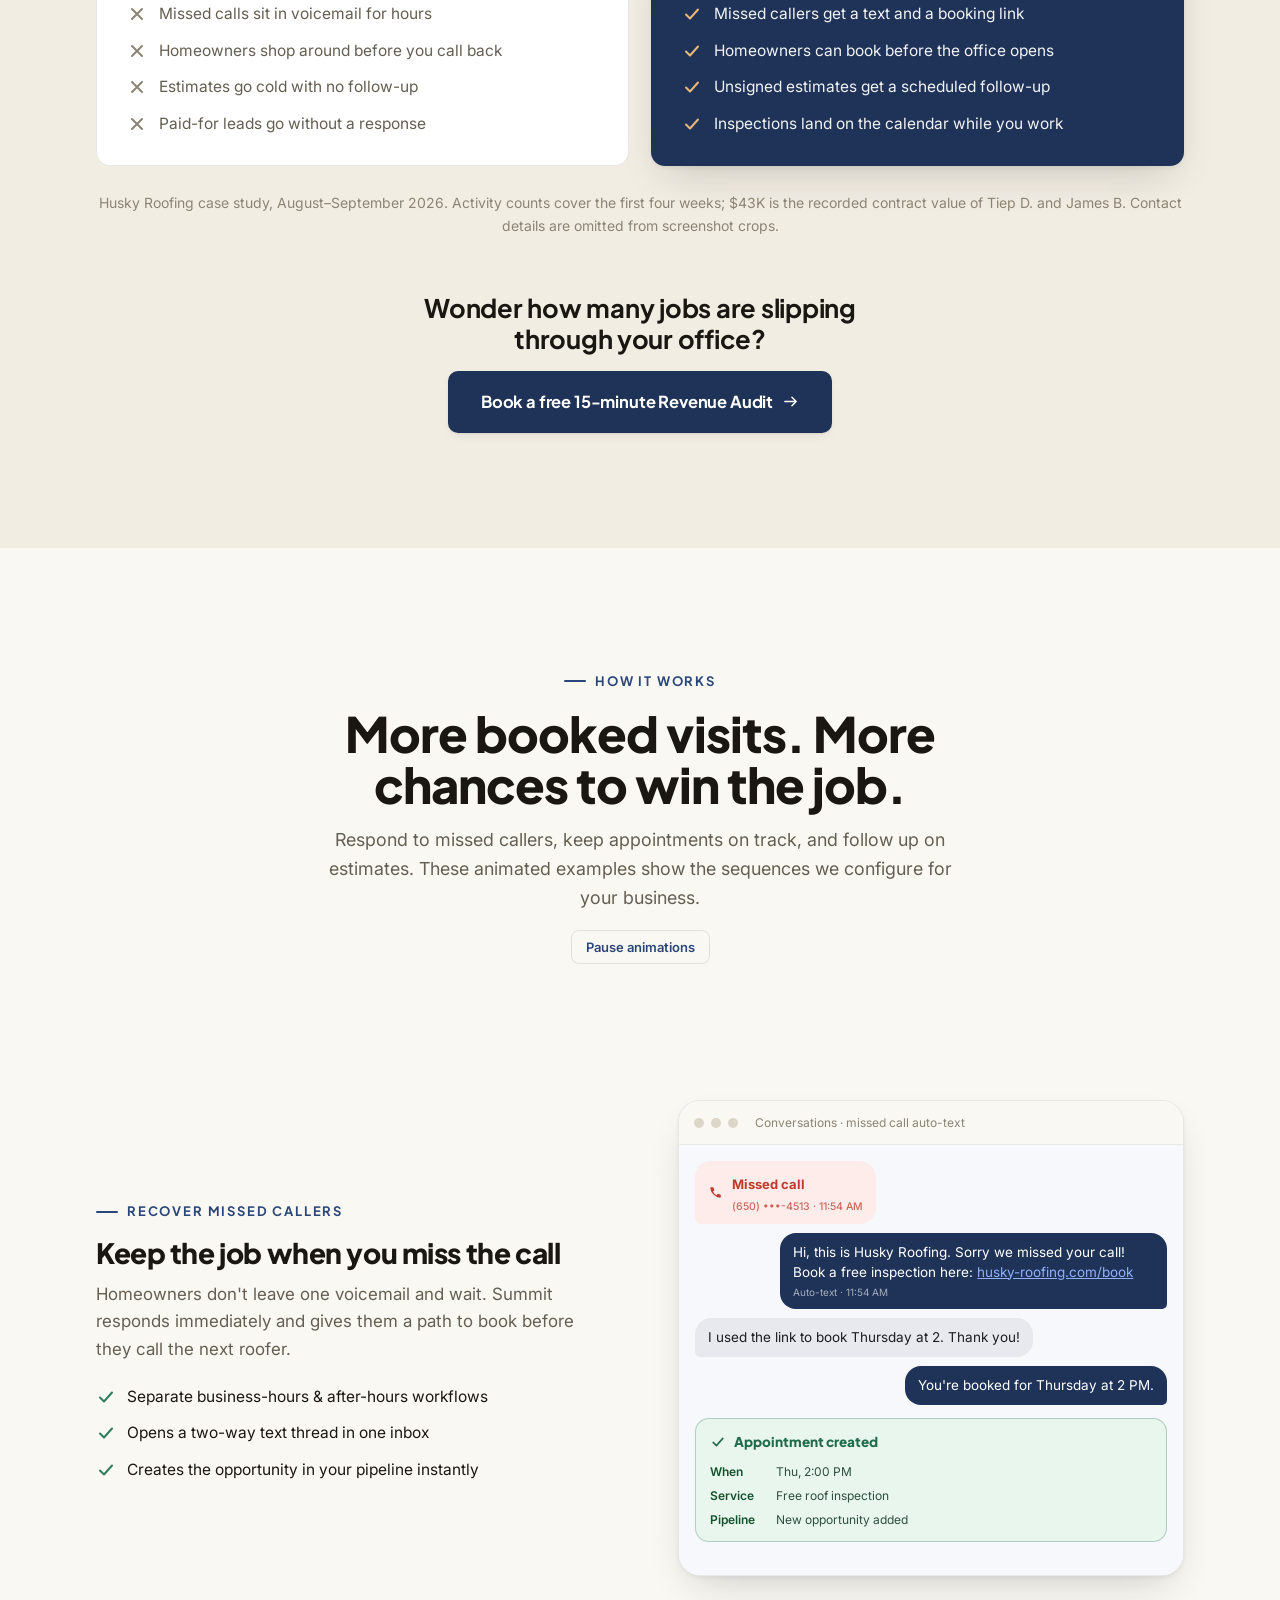
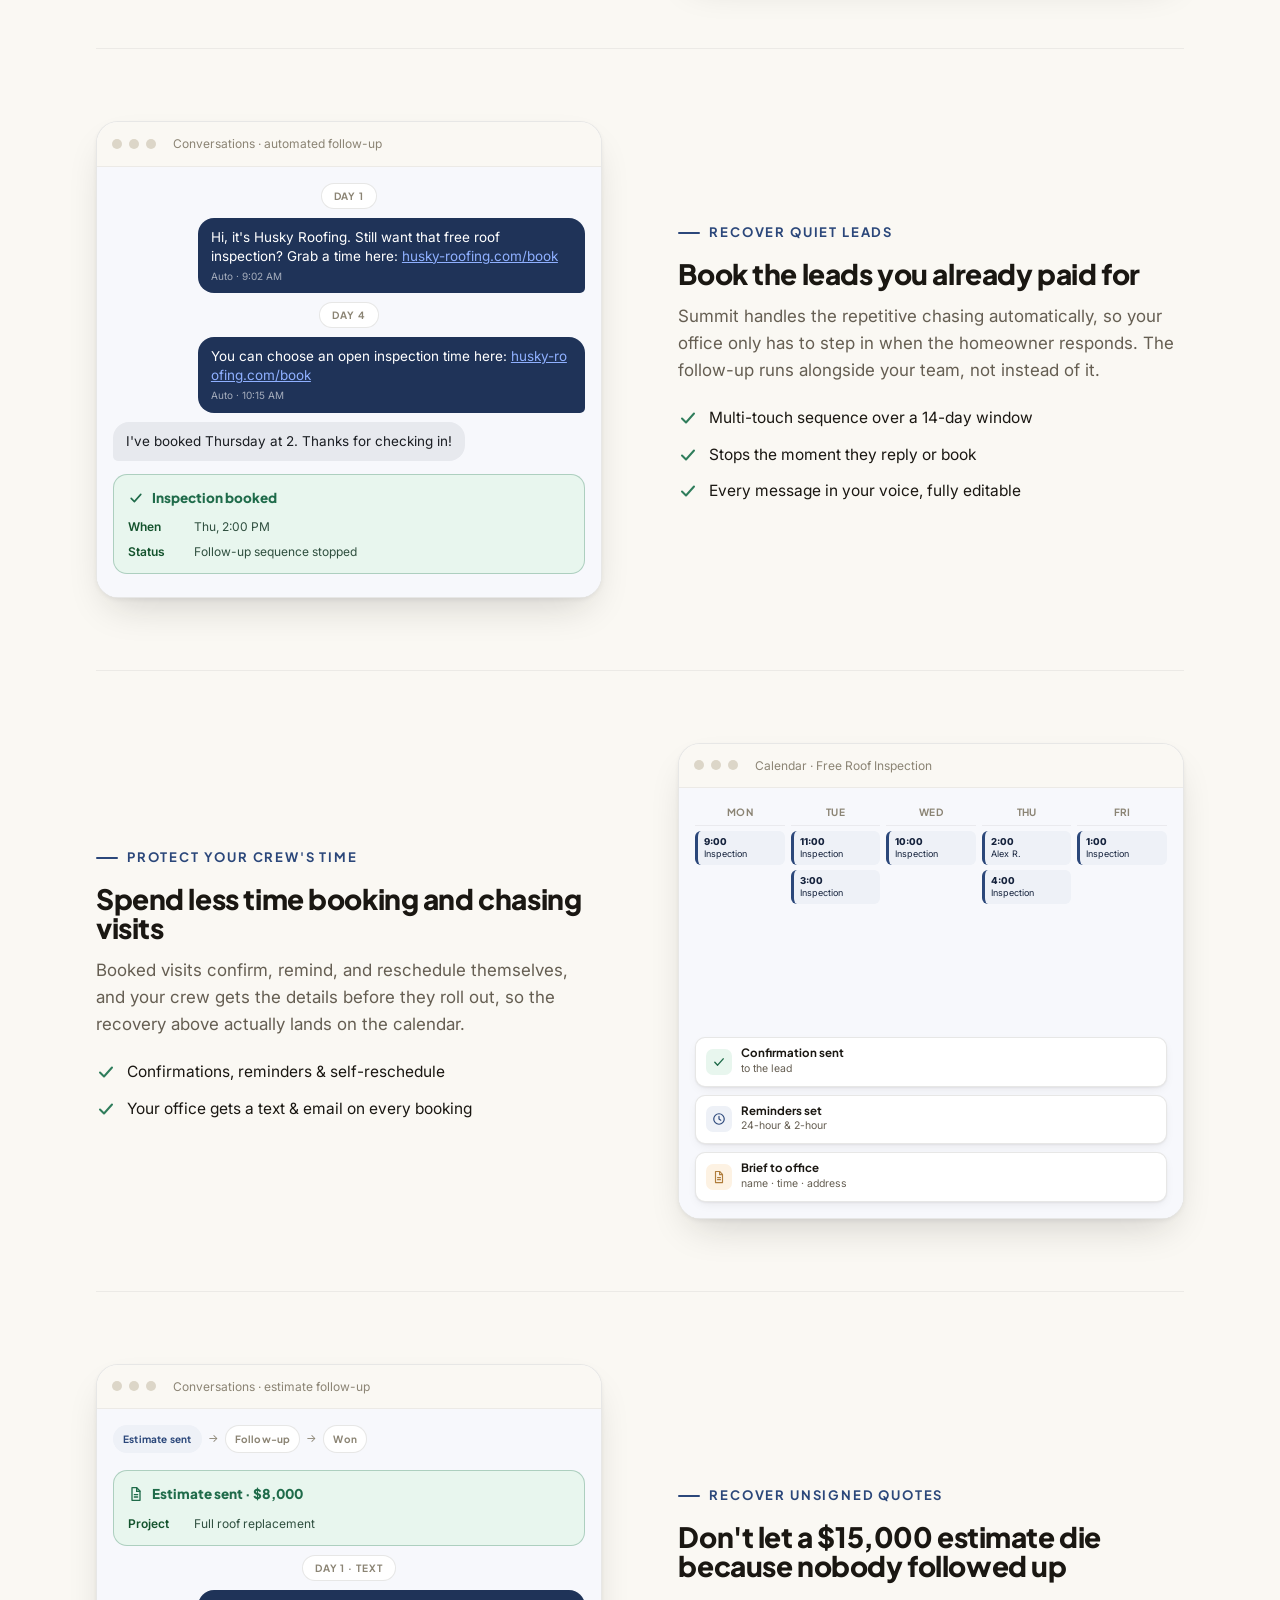
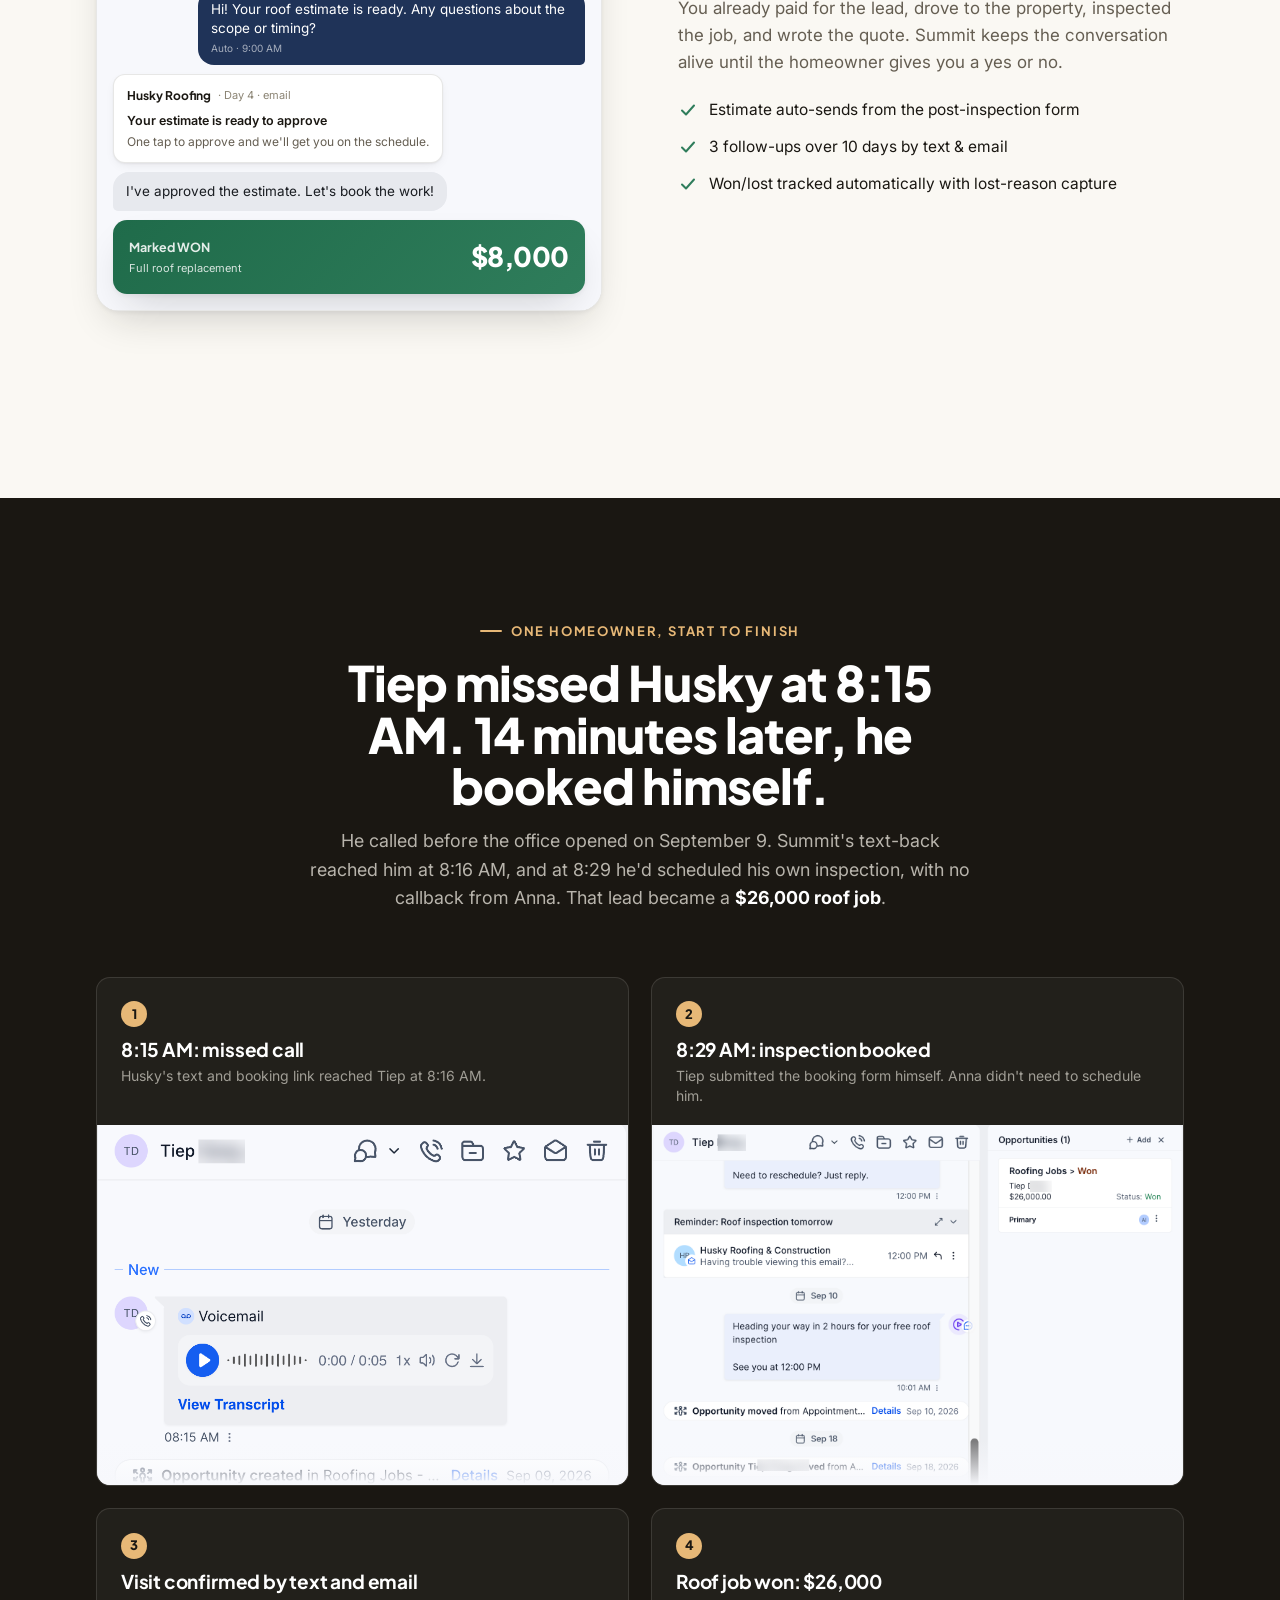
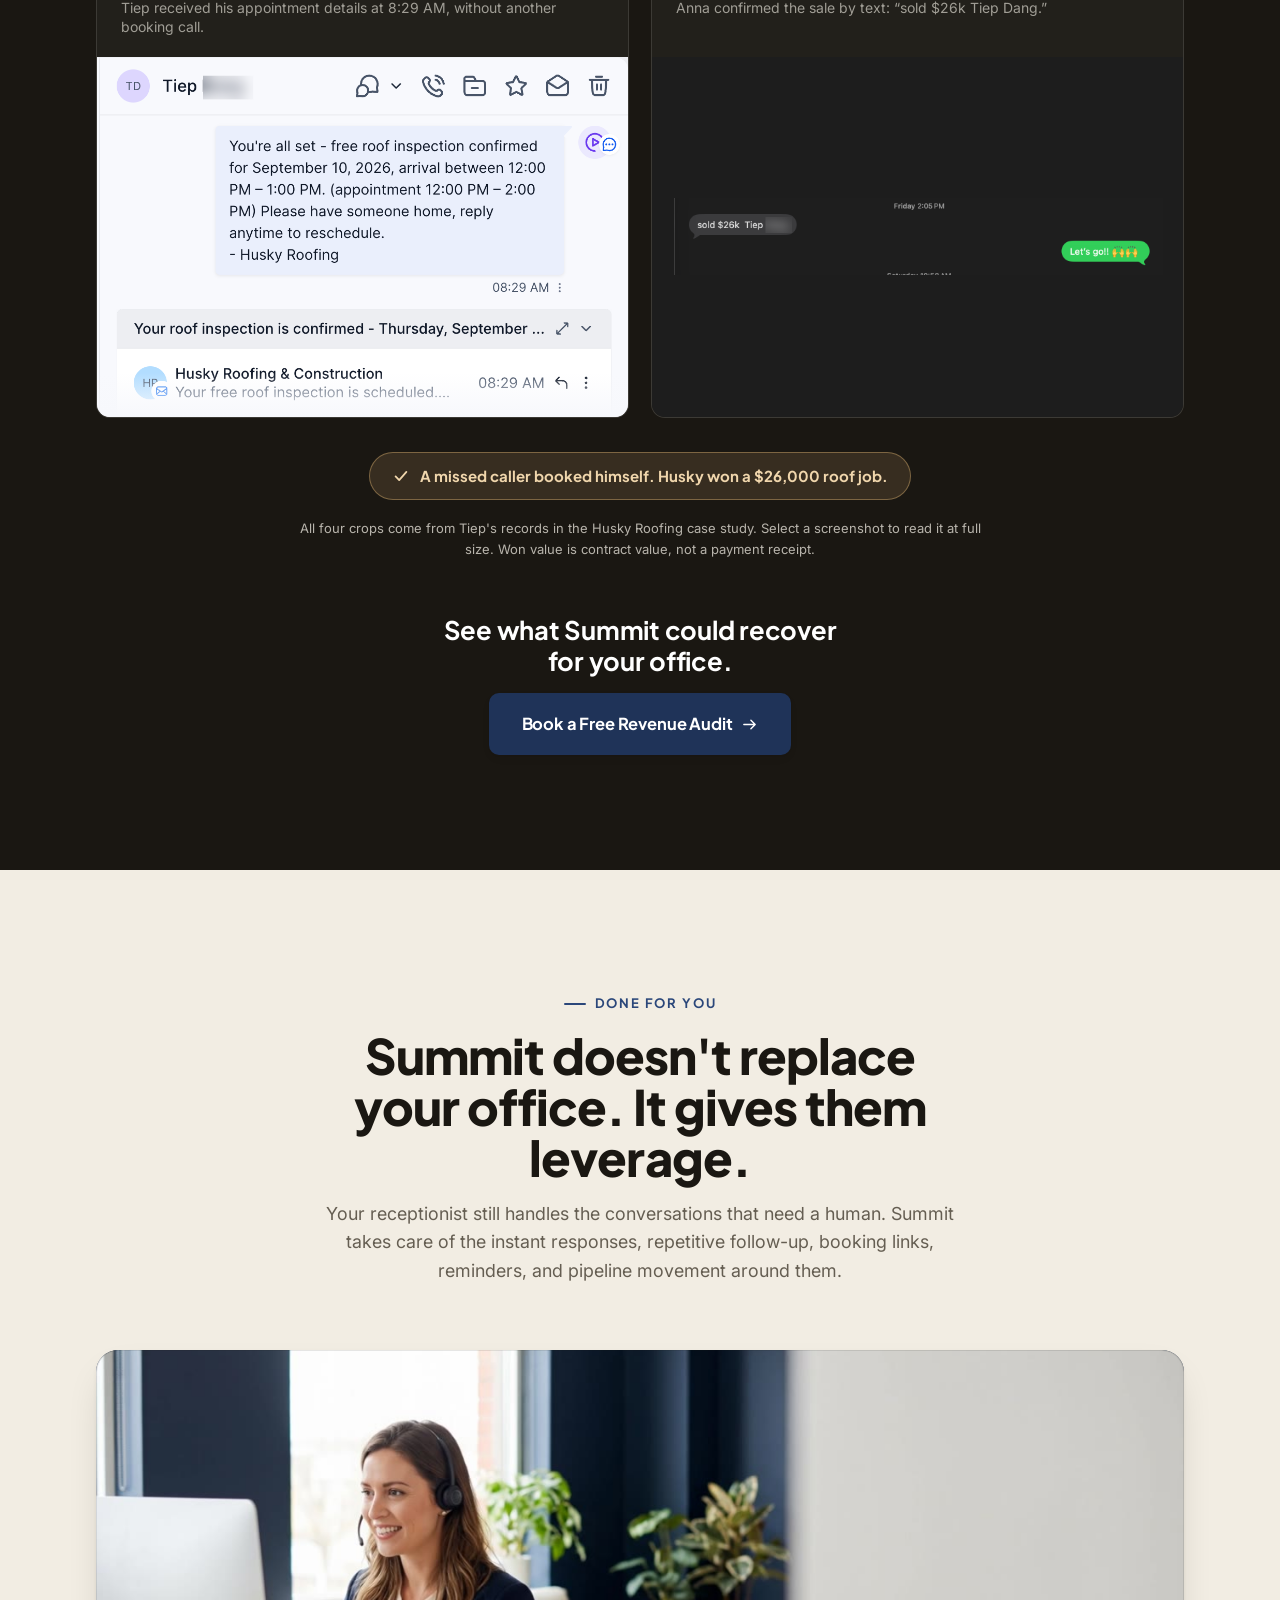
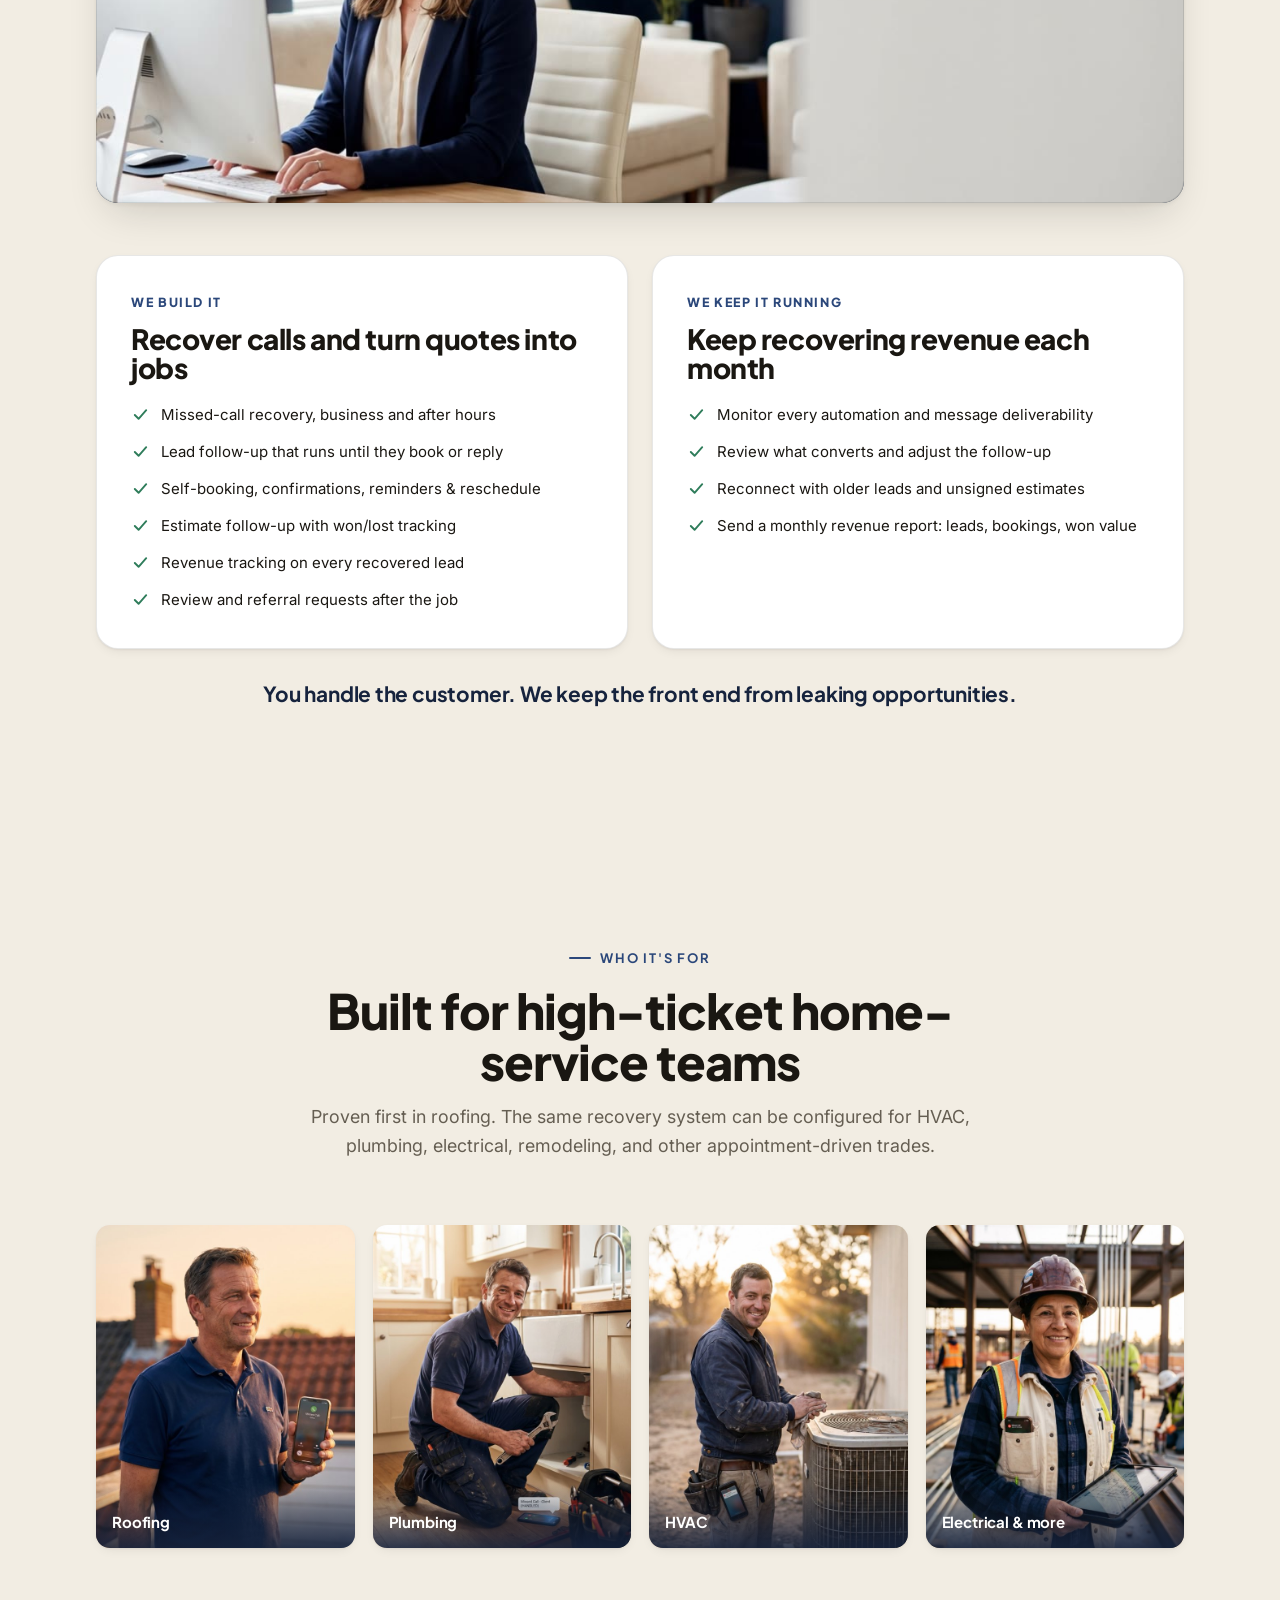
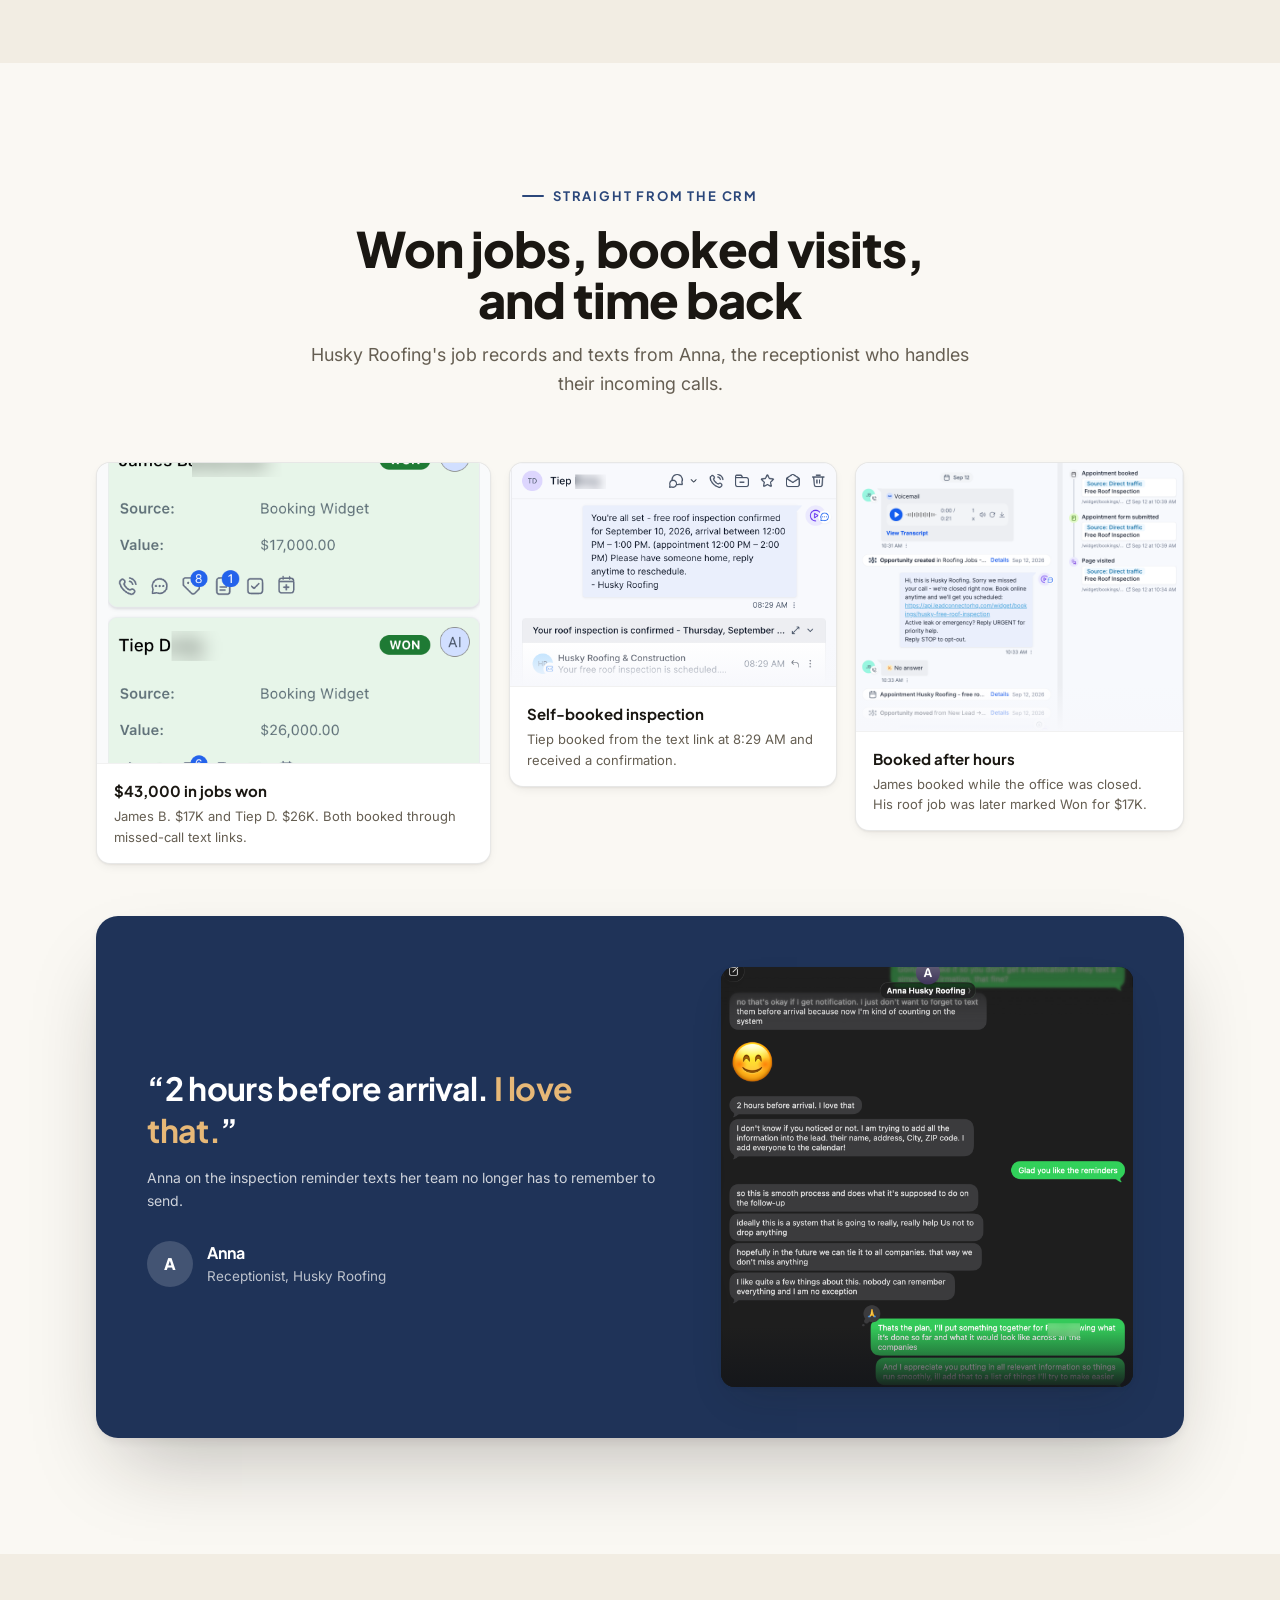
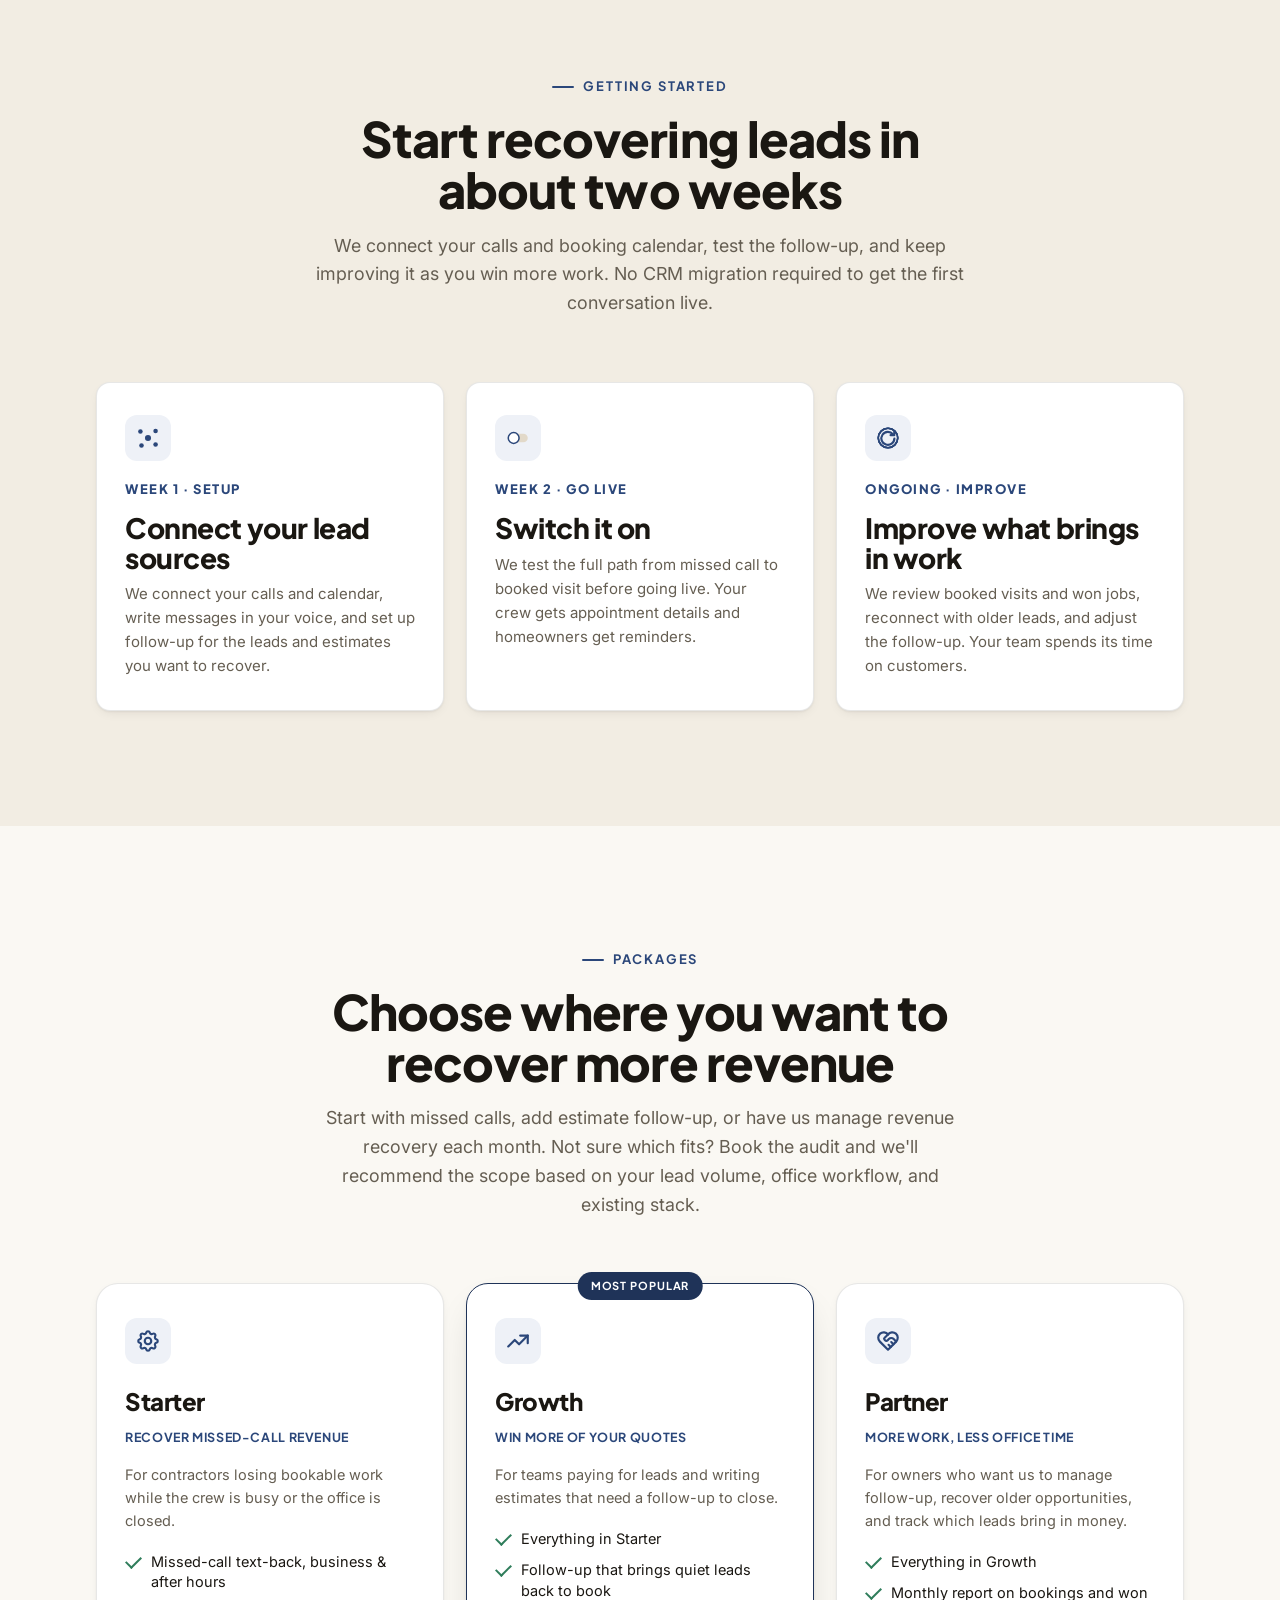
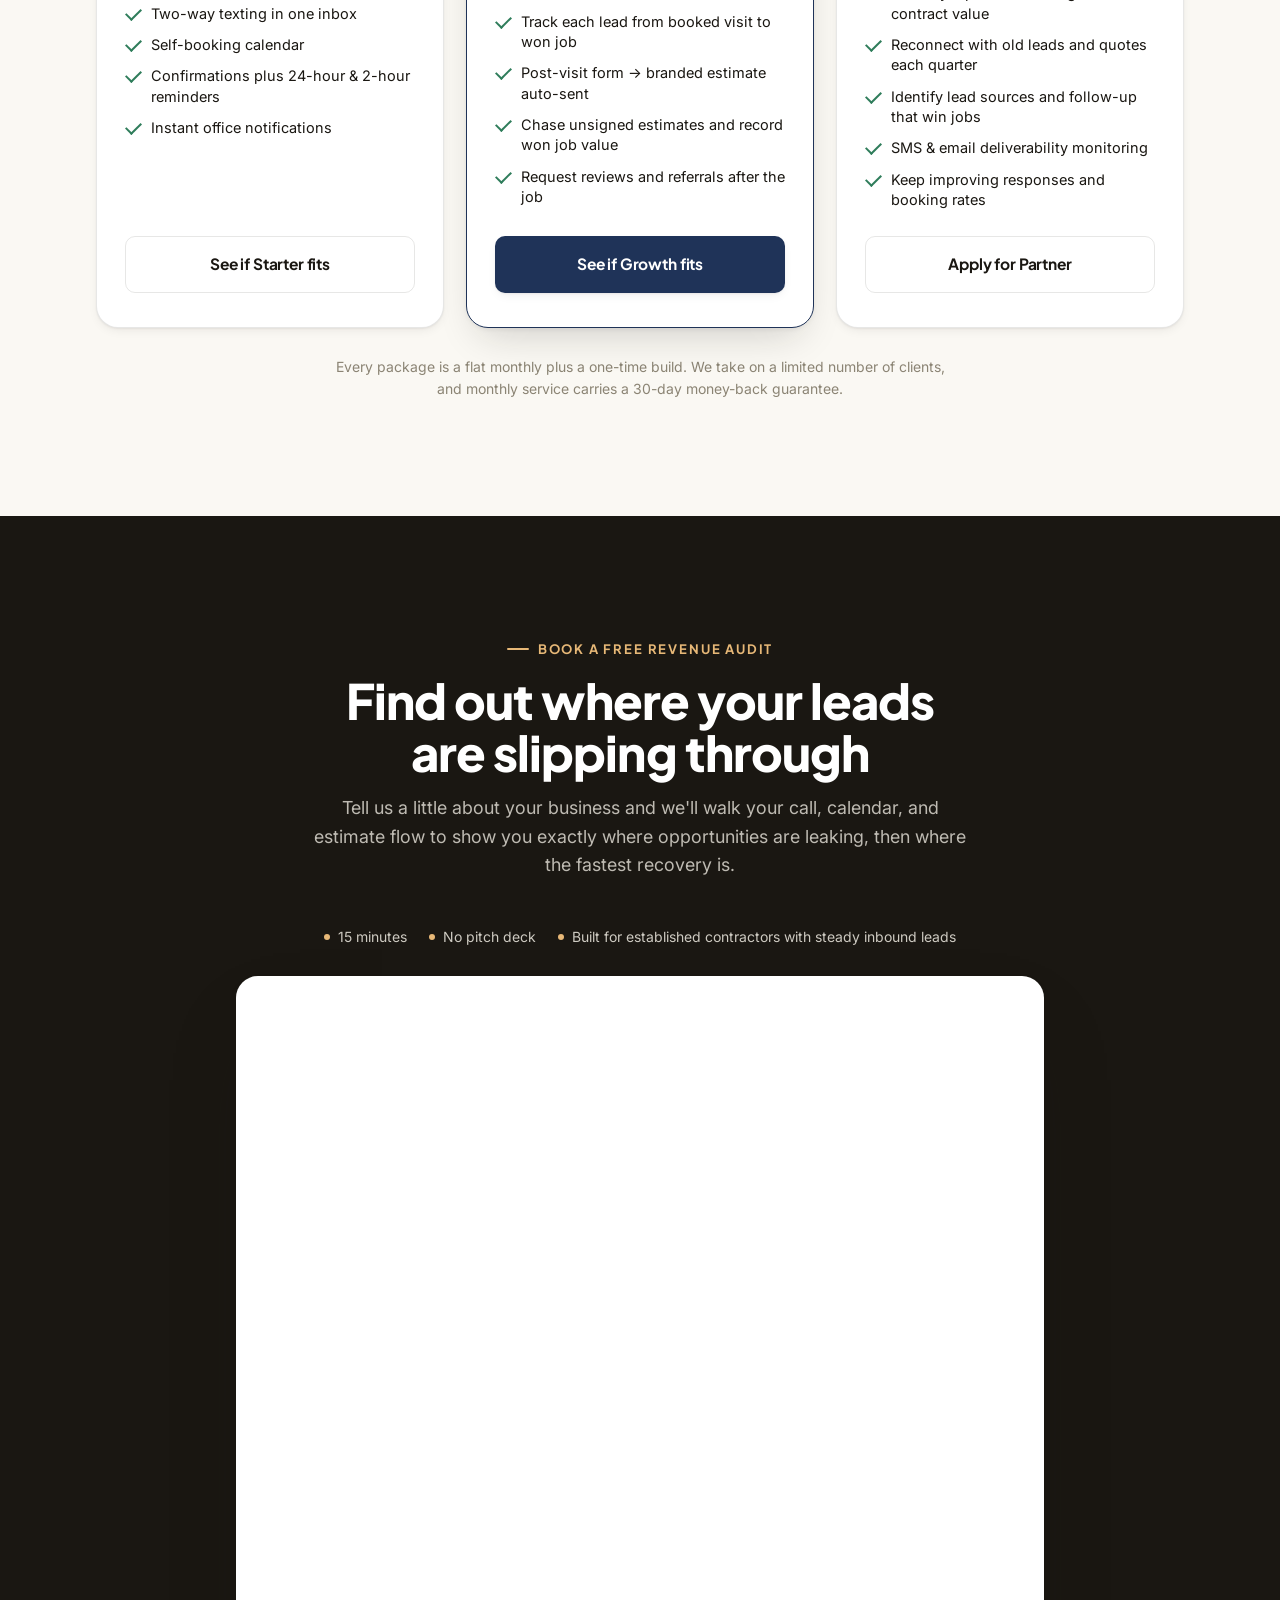
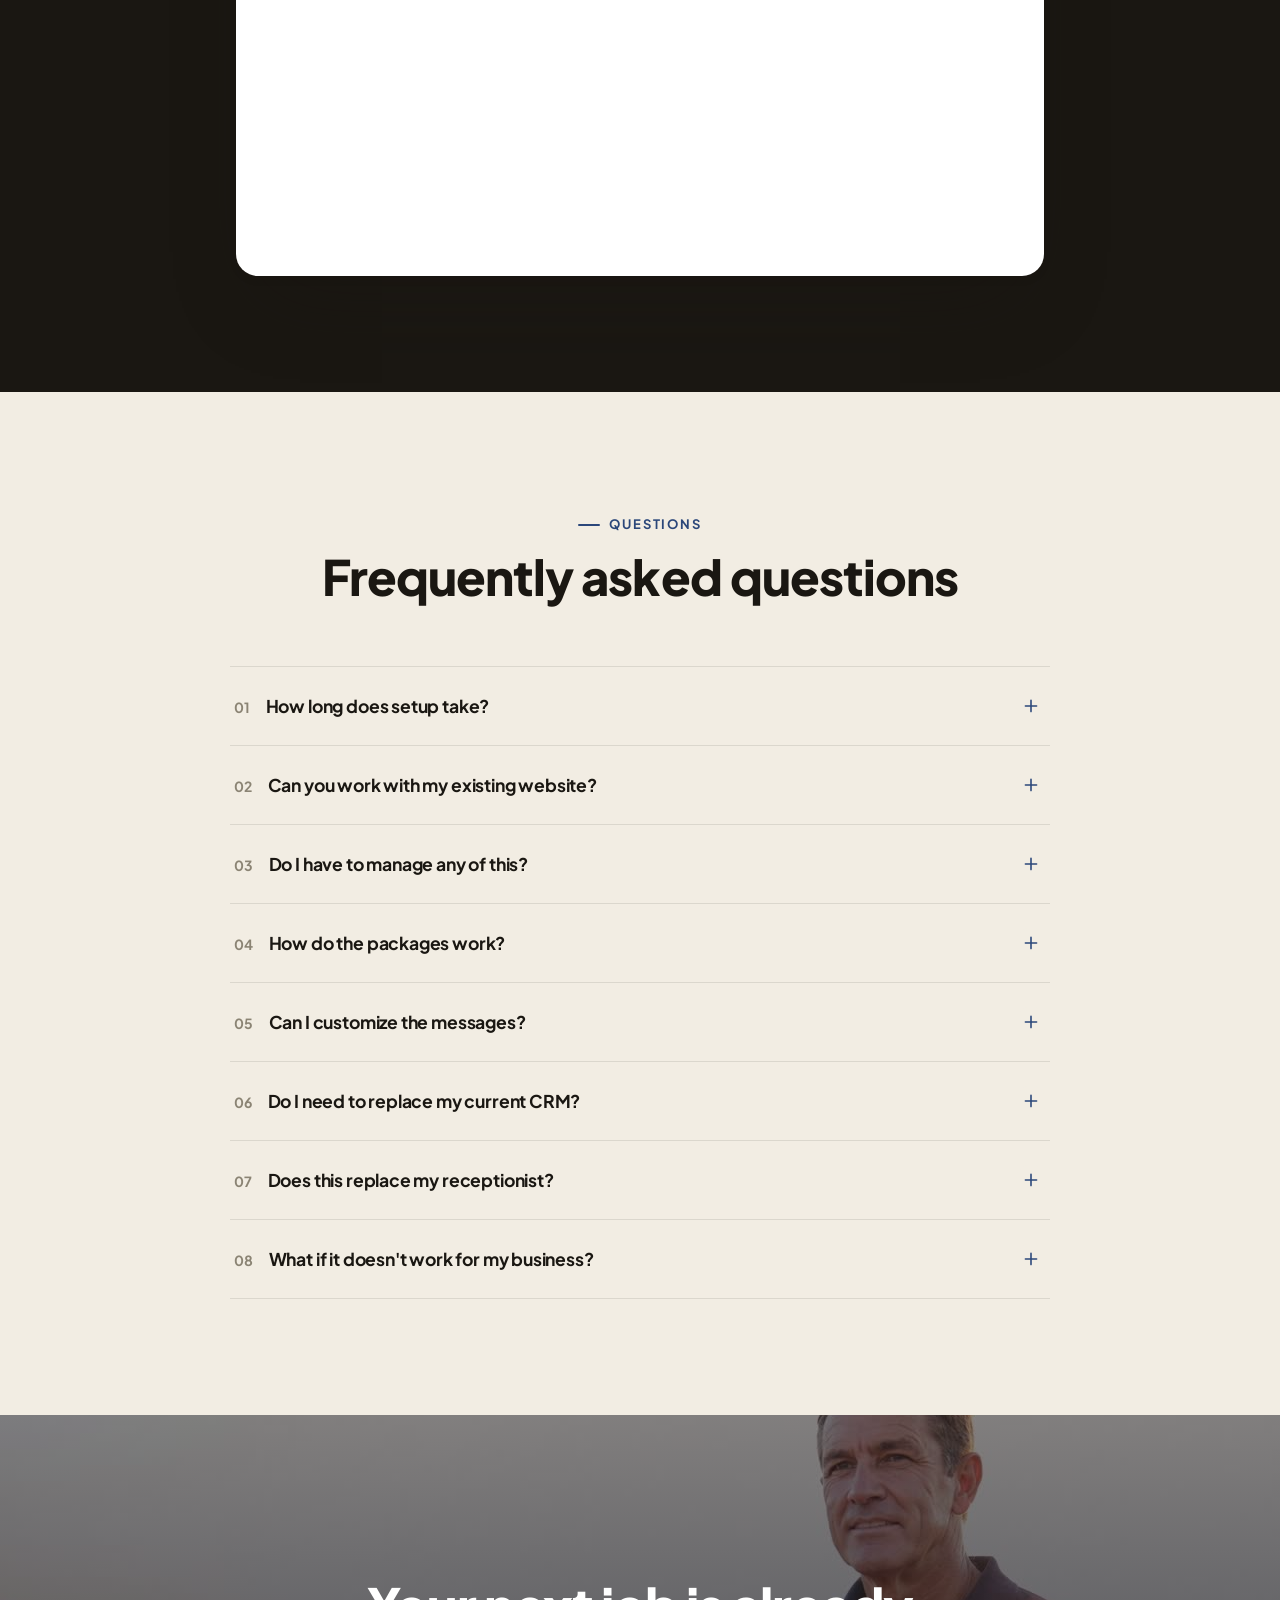
==== commit d719a348: "Fix Revenue Audit form embed + trim page weight - Point audit form iframe and form_embed.js at link." ====
--- a/index.html
+++ b/index.html
@@ -423,30 +423,6 @@
   .faq-item.open .faq-a-wrap{max-height:320px;}
   .faq-a{padding:0 46px 26px;color:var(--muted);font-size:15.5px;}
 
-  /* final cta */
-  .final{position:relative;overflow:hidden;background:var(--ink);color:var(--paper);}
-  .final::before{content:'';position:absolute;inset:0;z-index:0;background:radial-gradient(55% 60% at 75% 15%, rgba(43,71,122,.4), transparent 60%),radial-gradient(50% 50% at 10% 90%, rgba(176,125,60,.16), transparent 60%);}
-  .final .wrap{position:relative;z-index:1;display:grid;grid-template-columns:1fr 1fr;gap:clamp(34px,5vw,70px);align-items:center;}
-  .final h2{color:#fff;}
-  .final .lede{color:rgba(245,241,232,.75);font-size:1.15rem;margin-top:16px;}
-  .final ul.assure{list-style:none;margin-top:26px;display:flex;flex-direction:column;gap:12px;}
-  .final ul.assure li{display:flex;gap:11px;align-items:center;color:rgba(245,241,232,.9);font-size:15px;}
-  .final ul.assure .ic{color:var(--gold-soft);width:19px;height:19px;flex:none;}
-  .intake{background:var(--card);border-radius:var(--r-lg);padding:30px;box-shadow:var(--shadow-lg);color:var(--ink);}
-  .intake-head{display:flex;justify-content:space-between;font-family:var(--f-display);font-weight:700;font-size:12px;letter-spacing:.1em;text-transform:uppercase;color:var(--muted-2);margin-bottom:22px;}
-  .field{margin-bottom:18px;}
-  .field label{display:block;font-family:var(--f-display);font-weight:600;font-size:14px;margin-bottom:8px;}
-  .field input{width:100%;padding:14px 15px;border:1.5px solid var(--line);border-radius:var(--r-sm);font-family:var(--f-body);font-size:16px;color:var(--ink);background:var(--paper);transition:border-color .2s ease, background .2s ease;}
-  .field input:focus{outline:none;border-color:var(--accent);background:#fff;}
-  .field-err{display:none;color:#c0392b;font-size:13px;margin-top:6px;}
-  .field.invalid input{border-color:#c0392b;}
-  .field.invalid .field-err{display:block;}
-  .form-note{margin-top:14px;font-size:13px;color:var(--muted-2);text-align:center;}
-  .form-success{text-align:center;padding:20px 10px;}
-  .form-success svg{width:52px;height:52px;color:var(--ok);margin:0 auto 14px;}
-  .form-success h3{margin-bottom:8px;}
-  .form-success p{color:var(--muted);}
-  .form-error-msg{margin-top:12px;font-size:14px;color:#c0392b;text-align:center;}
 
   /* footer */
   footer{background:var(--paper-2);border-top:1px solid var(--line);padding:60px 0 34px;}
@@ -461,7 +437,6 @@
   /* responsive */
   @media (max-width:920px){
     .hero-grid{grid-template-columns:1fr;gap:48px;}
-    .final .wrap{grid-template-columns:1fr;}
     .testi{grid-template-columns:1fr;}
     .proof-gallery{grid-template-columns:1fr 1fr;}
     .cycle-track{grid-template-columns:repeat(2,minmax(0,1fr));}
@@ -532,8 +507,6 @@
   .audit-micro span::before{content:'';flex:none;width:6px;height:6px;border-radius:50%;background:var(--gold-soft);}
   .audit-embed{background:#fff;border-radius:var(--r-lg);overflow:hidden;box-shadow:var(--shadow-lg);}
   .audit-embed iframe{display:block;width:100%;min-height:900px;border:0;}
-  .audit-alt{text-align:center;margin-top:18px;font-size:14px;color:rgba(245,241,232,.75);}
-  .audit-alt a{color:var(--gold-soft);text-decoration:underline;text-underline-offset:3px;font-weight:600;}
 </style>
 <script type="application/ld+json">
 {
@@ -610,7 +583,7 @@
 <!-- HERO -->
 <header class="hero" id="top">
   <div class="hero-bg">
-    <video class="hero-bg-vid" autoplay muted loop playsinline preload="auto" poster="assets/hero-roofline.jpg" aria-hidden="true">
+    <video class="hero-bg-vid" autoplay muted loop playsinline preload="none" poster="assets/hero-roofline.jpg" aria-hidden="true">
       <source src="assets/hero-roofline.mp4" type="video/mp4">
     </video>
   </div>
@@ -961,7 +934,7 @@
 
     <div class="proof-gallery">
       <div class="proof-card reveal">
-        <div class="pc-img"><img src="assets/won-cards.png" alt="Two opportunities marked Won. $17,000 and $26,000"></div>
+        <div class="pc-img"><img src="assets/won-cards.png" loading="lazy" alt="Two opportunities marked Won. $17,000 and $26,000"></div>
         <div class="pc-cap"><div class="h">$43,000 in jobs won</div><div class="s">James B. $17K and Tiep D. $26K. Both booked through missed-call text links.</div></div>
       </div>
       <div class="proof-card reveal">
@@ -969,7 +942,7 @@
         <div class="pc-cap"><div class="h">Self-booked inspection</div><div class="s">Tiep booked from the text link at 8:29 AM and received a confirmation.</div></div>
       </div>
       <div class="proof-card reveal">
-        <div class="pc-img tall"><img src="assets/husky-selfbook-james.png" alt="After-hours lead booked automatically"></div>
+        <div class="pc-img tall"><img src="assets/husky-selfbook-james.png" loading="lazy" alt="After-hours lead booked automatically"></div>
         <div class="pc-cap"><div class="h">Booked after hours</div><div class="s">James booked while the office was closed. His roof job was later marked Won for $17K.</div></div>
       </div>
     </div>
@@ -982,7 +955,7 @@
           <div><div class="nm">Anna</div><div class="rl">Receptionist, Husky Roofing</div></div>
         </div>
       </div>
-      <div class="t-shot"><img src="assets/anna-texts.png" alt="Texts from Anna, Husky Roofing's receptionist, about the inspection reminders and follow-up"></div>
+      <div class="t-shot"><img src="assets/anna-texts.png" loading="lazy" alt="Texts from Anna, Husky Roofing's receptionist, about the inspection reminders and follow-up"></div>
     </div>
   </div>
 </section>
@@ -1074,7 +1047,8 @@
     </div>
     <div class="audit-embed reveal">
       <iframe
-        src="https://app.summitsolutionscrm.com/widget/form/MkIJlsObzuhTmu6LBPUQ"
+        src="https://link.msgsndr.com/widget/form/MkIJlsObzuhTmu6LBPUQ"
+        style="width:100%;height:100%;border:none;border-radius:8px"
         id="inline-MkIJlsObzuhTmu6LBPUQ"
         data-layout="{'id':'INLINE'}"
         data-trigger-type="alwaysShow"
@@ -1084,17 +1058,16 @@
         data-deactivation-type="neverDeactivate"
         data-deactivation-value=""
         data-form-name="Revenue Audit Call Pre-Booking Form"
-        data-height="894"
+        data-height="909"
         data-layout-iframe-id="inline-MkIJlsObzuhTmu6LBPUQ"
         data-form-id="MkIJlsObzuhTmu6LBPUQ"
         data-cookie-consent="true"
         data-cookie-consent-provider="auto"
         title="Revenue Audit Call Pre-Booking Form"></iframe>
     </div>
-    <p class="audit-alt reveal">Prefer to grab a time directly? <a href="https://api.leadconnectorhq.com/widget/booking/UczsWKllFskIHxNZhy23" target="_blank" rel="noopener">Open the scheduler →</a></p>
   </div>
 </section>
-<script src="https://app.summitsolutionscrm.com/js/form_embed.js"></script>
+<script src="https://link.msgsndr.com/js/form_embed.js"></script>
 
 <!-- FAQ -->
 <section id="faq" style="background:var(--paper-2);">
@@ -1151,44 +1124,6 @@
   </div>
 </section>
 
-<!-- FREE GUIDE / LEAD MAGNET -->
-<section id="resource" class="final">
-  <div class="wrap">
-    <div>
-      <span class="eyebrow" style="color:var(--gold-soft)">Not ready for an audit?</span>
-      <h2 style="margin-top:16px;">Steal our Speed-to-Lead Playbook</h2>
-      <p class="lede">Not ready to talk yet? Take the system to go. Recover the call, book the visit, and follow up on the quote with message templates you can use on the leads you already have.</p>
-      <ul class="assure">
-        <li><svg class="ic"><use href="#i-check"/></svg> Missed-call text templates with a clear path to booking</li>
-        <li><svg class="ic"><use href="#i-check"/></svg> Booking links that save your office another callback</li>
-        <li><svg class="ic"><use href="#i-check"/></svg> Confirmations and reminders that protect your crew's time</li>
-        <li><svg class="ic"><use href="#i-check"/></svg> Text-and-email follow-up to get unsigned estimates approved</li>
-      </ul>
-    </div>
-
-    <div class="guide-signup">
-      <div class="intake reveal">
-      <div class="intake-head"><span>Get the free guide</span><span>Free playbook</span></div>
-      <form id="demoForm" novalidate>
-        <input type="hidden" name="_subject" value="Speed-to-Lead guide request">
-        <div class="field" data-field="name">
-          <label for="f-name">Your name</label>
-          <input type="text" id="f-name" name="name" required>
-          <div class="field-err">Enter your name.</div>
-        </div>
-        <div class="field" data-field="email">
-          <label for="f-email">Email address</label>
-          <input type="email" id="f-email" name="email" required>
-          <div class="field-err">Enter a valid email address.</div>
-        </div>
-        <button type="submit" class="btn btn-primary btn-block btn-lg">Send me the guide</button>
-      </form>
-      <p class="form-note">Open the full playbook after submitting, or <a href="/speed-to-lead-guide.html">read it now</a>.</p>
-      </div>
-    </div>
-  </div>
-</section>
-
 <footer>
   <div class="wrap">
     <div class="footer-grid">
@@ -1200,7 +1135,6 @@
         <h4>Explore</h4>
         <a href="/#packages">Packages</a>
         <a href="/blog/">Blog</a>
-        <a href="/speed-to-lead-guide.html">Free guide</a>
       </div>
       <div class="footer-col">
         <h4>Contact</h4>
@@ -1446,45 +1380,6 @@
     });
   });
 
-  // ---- form ----
-  var form = document.getElementById('demoForm');
-  var formspreeEndpoint = 'https://formspree.io/f/xzdjavrv';
-  function validate(){
-    var ok = true;
-    var name = form.querySelector('#f-name'), email = form.querySelector('#f-email');
-    var nameField = form.querySelector('[data-field="name"]'), emailField = form.querySelector('[data-field="email"]');
-    if(!name.value.trim()){ nameField.classList.add('invalid'); ok=false; } else { nameField.classList.remove('invalid'); }
-    if(!/^[^\s@]+@[^\s@]+\.[^\s@]+$/.test(email.value.trim())){ emailField.classList.add('invalid'); ok=false; } else { emailField.classList.remove('invalid'); }
-    return ok;
-  }
-  form.addEventListener('submit', async function(e){
-    e.preventDefault();
-    if(!validate()) return;
-    var button = form.querySelector('button[type="submit"]');
-    var originalText = button.textContent;
-    var container = form.parentElement;
-    button.disabled = true; button.textContent = 'Sending…'; button.style.opacity = '.6';
-    var formData = new FormData(form);
-    try {
-      var response = await fetch(formspreeEndpoint, { method:'POST', body:formData, headers:{'Accept':'application/json'} });
-      if(response.ok){
-        form.style.display = 'none';
-        container.querySelector('.intake-head').style.display = 'none';
-        container.querySelector('.form-note').style.display = 'none';
-        var success = document.createElement('div');
-        success.className = 'form-success';
-        success.innerHTML = '<svg><use href="#i-check"/></svg><h3>Your playbook is ready</h3><p>Start with the templates and booking checklist. <a href="/speed-to-lead-guide.html" style="color:var(--accent-2);font-weight:600;text-decoration:underline;">Read it online →</a></p>';
-        container.appendChild(success);
-      } else { throw new Error('Form submission failed'); }
-    } catch(err){
-      button.disabled = false; button.textContent = 'Error: try again'; button.style.opacity = '1';
-      var errorMsg = document.createElement('p');
-      errorMsg.className = 'form-error-msg';
-      errorMsg.textContent = 'Something went wrong. Please try again or call us at (424) 387-7320.';
-      container.appendChild(errorMsg);
-      setTimeout(function(){ button.textContent = originalText; errorMsg.remove(); }, 4000);
-    }
-  });
 </script>
 </body>
 </html>
